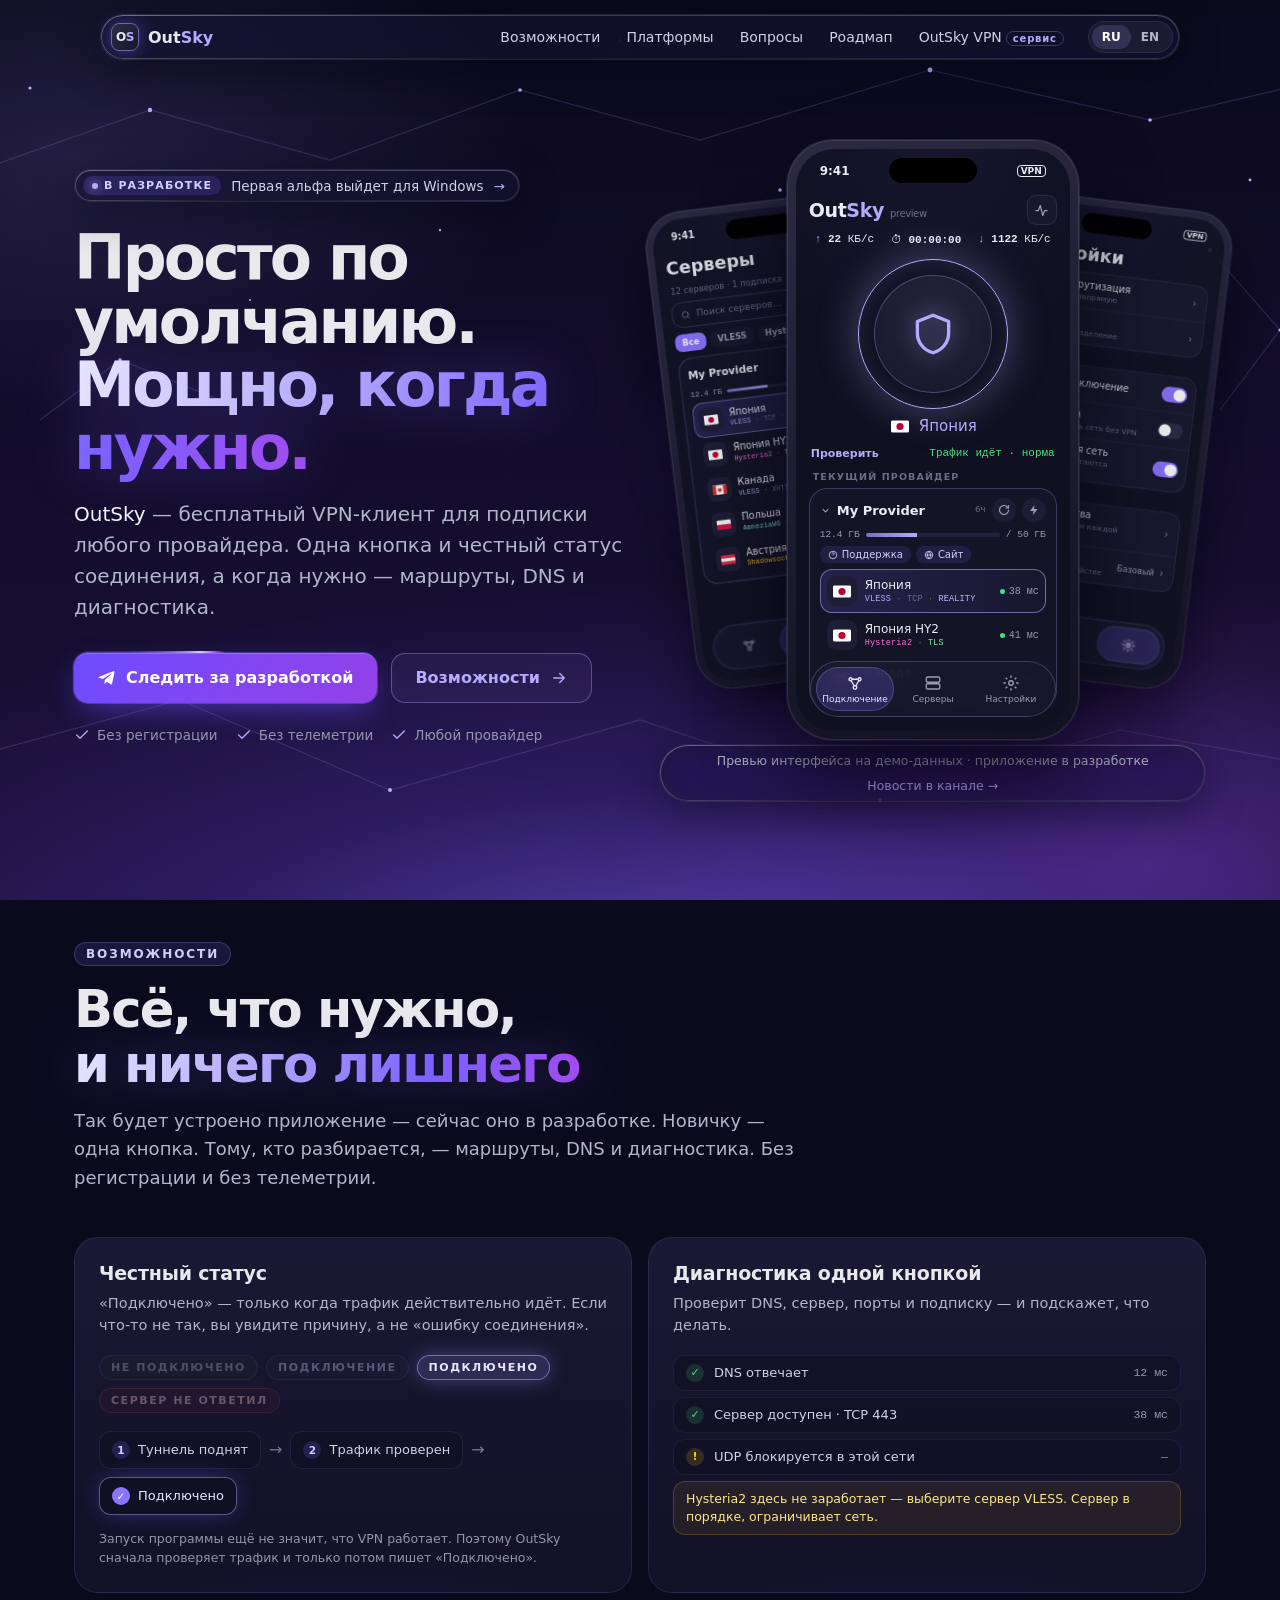
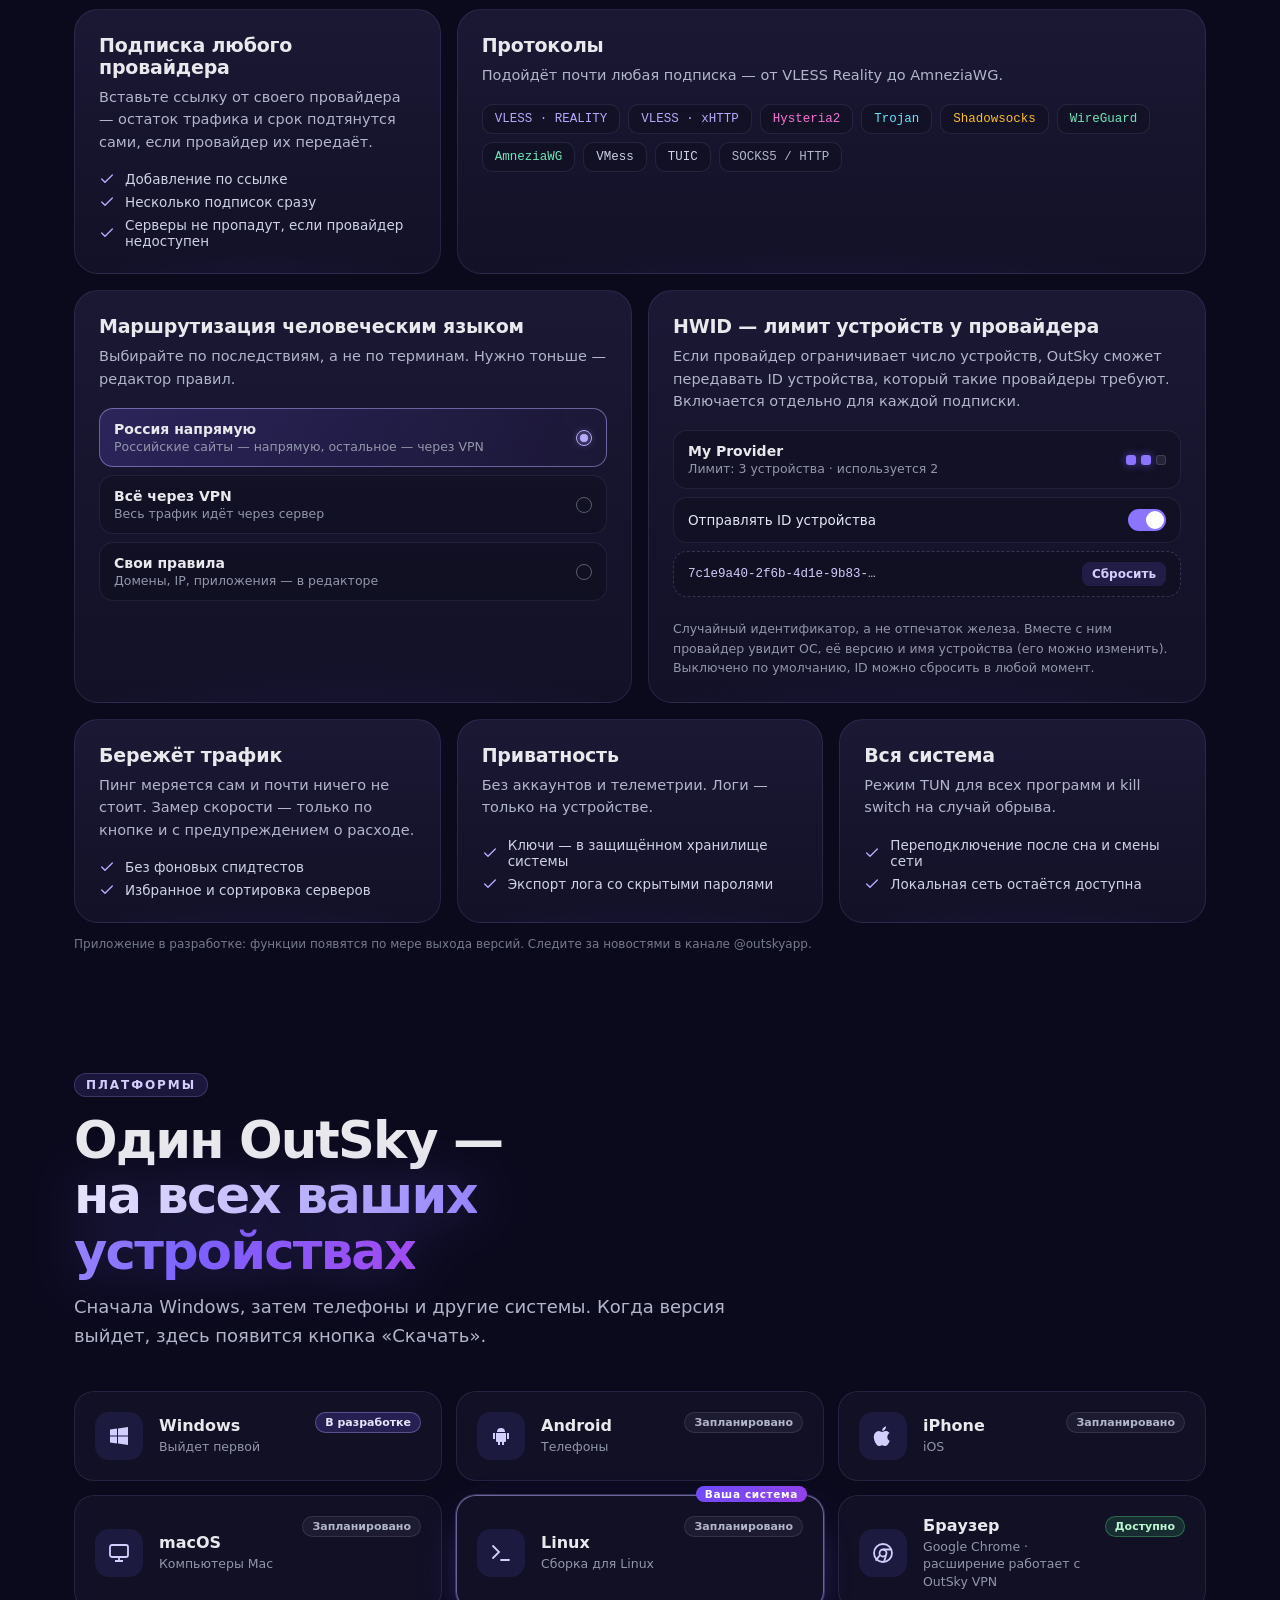
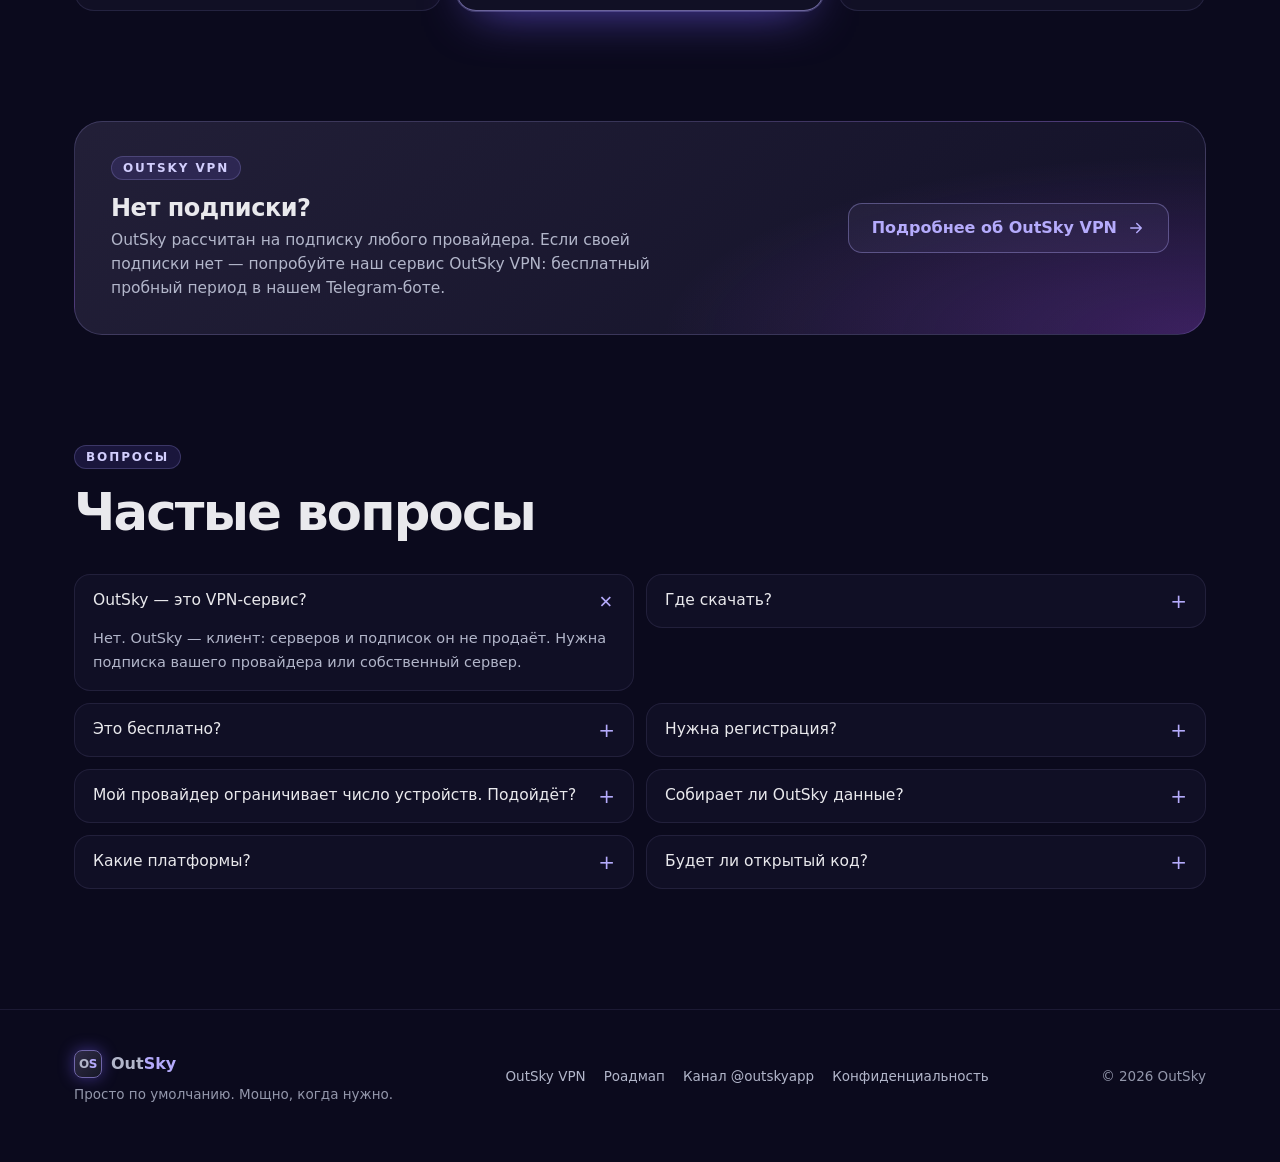
==== index.html @ 72e0a580 "Страницы /vpn и /roadmap, инструкция переехала в /vpn/guide - /vpn и /en/vpn: сервис OutSky VPN, про" ====
<!DOCTYPE html>
<html lang="ru">
<head>
<meta charset="UTF-8">
<meta name="viewport" content="width=device-width, initial-scale=1">
<title>OutSky — бесплатный VPN-клиент для подписки любого провайдера</title>
<meta name="description" content="OutSky — бесплатный VPN-клиент для подписки любого провайдера, сейчас в разработке. В планах: честный статус соединения, диагностика одной кнопкой, понятная маршрутизация и поддержка HWID. Без регистрации и телеметрии.">
<meta http-equiv="Content-Security-Policy" content="default-src 'self'; img-src 'self' data:; style-src 'self' 'unsafe-inline'; script-src 'self'; font-src 'self'; connect-src 'self'; base-uri 'self'; form-action 'none'">
<meta name="referrer" content="strict-origin-when-cross-origin">
<meta name="theme-color" content="#0d0b20">
<link rel="canonical" href="https://outsky.app/">
<link rel="alternate" hreflang="ru" href="https://outsky.app/">
<link rel="alternate" hreflang="en" href="https://outsky.app/en/">
<link rel="alternate" hreflang="x-default" href="https://outsky.app/en/">
<link rel="icon" href="/assets/img/favicon.svg" type="image/svg+xml">
<link rel="icon" href="/icon.png" type="image/png">
<link rel="apple-touch-icon" href="/icon.png">
<meta property="og:type" content="website">
<meta property="og:site_name" content="OutSky">
<meta property="og:title" content="OutSky — просто по умолчанию, мощно, когда нужно">
<meta property="og:description" content="В разработке: бесплатный VPN-клиент для подписки любого провайдера. Честный статус, диагностика, маршрутизация, HWID.">
<meta property="og:url" content="https://outsky.app/">
<meta property="og:image" content="https://outsky.app/assets/img/og-ru.png">
<meta property="og:image:width" content="1200">
<meta property="og:image:height" content="630">
<meta property="og:locale" content="ru_RU">
<meta property="og:locale:alternate" content="en_US">
<meta name="twitter:card" content="summary_large_image">
<link rel="preload" href="/assets/fonts/inter-cyrillic.woff2" as="font" type="font/woff2" crossorigin>
<link rel="preload" href="/assets/fonts/inter-latin.woff2" as="font" type="font/woff2" crossorigin>
<link rel="stylesheet" href="/assets/css/fonts.css">
<link rel="stylesheet" href="/assets/css/site.css">
<script src="/assets/js/early.js"></script>
</head>
<body>
<a class="skip" href="#main">К содержимому</a>
<div class="sky" aria-hidden="true">
  <svg id="sky" viewBox="0 0 1440 900" preserveAspectRatio="xMidYMid slice">
    <g class="const" id="constA">
      <polyline points="60,170 230,110 410,160 600,90 780,140 1010,70 1230,120 1400,80"/>
      <polyline points="40,760 260,700 470,790 720,720 960,800 1200,730 1420,770"/>
      <polyline points="1180,300 1290,250 1360,330 1300,410"/>
      <polyline points="120,420 200,360 300,400"/>
      <circle cx="230" cy="110" r="2.2"/><circle cx="600" cy="90" r="1.8"/><circle cx="1010" cy="70" r="2.4"/><circle cx="1230" cy="120" r="1.8"/>
      <circle cx="470" cy="790" r="2"/><circle cx="960" cy="800" r="2.2"/><circle cx="1290" cy="250" r="2"/><circle cx="1360" cy="330" r="1.6"/><circle cx="200" cy="360" r="1.8"/>
    </g>
    <g class="const lit" id="constB"></g>
    <g fill="#b7aff2">
      <circle class="tw" cx="110" cy="88" r="1.6"/><circle class="tw d1" cx="520" cy="230" r="1.2"/><circle class="tw d2" cx="860" cy="190" r="1.8"/>
      <circle class="tw d3" cx="1330" cy="180" r="1.4"/><circle class="tw d1" cx="70" cy="560" r="1.3"/><circle class="tw d2" cx="1390" cy="560" r="1.6"/>
      <circle class="tw" cx="700" cy="40" r="1.1"/><circle class="tw d3" cx="330" cy="300" r="1"/><circle class="tw d2" cx="1100" cy="380" r="1.1"/>
    </g>
    <path class="spark" d="M1110 230 l5 11 11 5 -11 5 -5 11 -5 -11 -11 -5 11 -5 Z"/>
    <path class="spark" d="M60 690 l3.5 8 8 3.5 -8 3.5 -3.5 8 -3.5 -8 -8 -3.5 8 -3.5 Z" opacity=".7"/>
  </svg>
</div>

<div class="nav-wrap">
  <nav class="nav glass" aria-label="Главное меню">
    <a class="logo" href="/" aria-label="OutSky — на главную"><span class="tile">O<b>S</b></span><span class="word">Out<b>Sky</b></span></a>
    <div class="links"><a href="#features">Возможности</a><a href="#platforms">Платформы</a><a href="#faq">Вопросы</a><a href="/roadmap/">Роадмап</a><a href="/vpn/" class="vpn">OutSky VPN<i>сервис</i></a></div>
    <div class="seg" role="group" aria-label="Язык"><a class="on" href="/" hreflang="ru" aria-current="true">RU</a><a href="/en/" hreflang="en" lang="en">EN</a></div>
    <button class="burger" type="button" aria-label="Меню" aria-expanded="false"><svg width="18" height="18" viewBox="0 0 24 24" fill="none" stroke="currentColor" stroke-width="2" stroke-linecap="round"><path d="M4 7h16M4 12h16M4 17h16"/></svg></button>
  </nav>
</div>

<main id="main">
<div class="wrap">
  <section class="hero">
    <div>
      <a class="pill glass" href="#platforms"><span class="dot">В разработке</span><span>Первая альфа выйдет для Windows</span><span style="color:var(--a400)">→</span></a>
      <h1>Просто по умолчанию.<br><span class="g">Мощно, когда нужно.</span></h1>
      <p class="lead"><b>OutSky</b> — бесплатный VPN-клиент для подписки любого провайдера. Одна кнопка и честный статус соединения, а когда нужно — маршруты, DNS и диагностика.</p>
      <div class="ctas">
        <a class="btn btn-primary" href="https://t.me/outskyapp"><svg viewBox="0 0 24 24" fill="currentColor"><path d="M21.9 4.6 18.7 19.7c-.2 1-.9 1.3-1.8.8l-4.9-3.6-2.4 2.3c-.3.3-.5.5-1 .5l.4-5 9-8.2c.4-.4-.1-.6-.6-.2L6.3 13.3l-4.8-1.5c-1-.3-1-1 .2-1.5l18.8-7.2c.9-.3 1.6.2 1.4 1.5z"/></svg>Следить за разработкой</a>
        <a class="btn btn-neon" href="#features">Возможности<svg viewBox="0 0 24 24" fill="none" stroke="currentColor" stroke-width="2" stroke-linecap="round" stroke-linejoin="round"><path d="M5 12h14M13 6l6 6-6 6"/></svg></a>
      </div>
      <div class="trust">
        <span><svg viewBox="0 0 24 24" fill="none" stroke="currentColor" stroke-width="2" stroke-linecap="round" stroke-linejoin="round"><path d="M20 6 9 17l-5-5"/></svg>Без регистрации</span>
        <span><svg viewBox="0 0 24 24" fill="none" stroke="currentColor" stroke-width="2" stroke-linecap="round" stroke-linejoin="round"><path d="M20 6 9 17l-5-5"/></svg>Без телеметрии</span>
        <span><svg viewBox="0 0 24 24" fill="none" stroke="currentColor" stroke-width="2" stroke-linecap="round" stroke-linejoin="round"><path d="M20 6 9 17l-5-5"/></svg>Любой провайдер</span>
      </div>
    </div>
    <div>
      <div class="fan">
        <div class="halo"></div>
        <!-- left: servers -->
        <div class="phone p-left" role="group" aria-label="Превью: экран серверов"><div class="scr"><div class="isl"></div><div class="sb"><span>9:41</span><span class="vpn">VPN</span></div>
          <div class="body">
            <div class="ah"><div><div class="big" style="margin:0">Серверы</div></div><div class="hb"><span class="sq"><svg viewBox="0 0 24 24" fill="none" stroke="currentColor" stroke-width="2" stroke-linecap="round"><path d="M21 12a9 9 0 1 1-3-6.7L21 8M21 3v5h-5"/></svg></span><span class="sq add"><svg viewBox="0 0 24 24" fill="none" stroke="currentColor" stroke-width="2.4" stroke-linecap="round"><path d="M12 5v14M5 12h14"/></svg></span></div></div>
            <div class="sub2">12 серверов · 1 подписка</div>
            <div class="srch"><svg viewBox="0 0 24 24" fill="none" stroke="currentColor" stroke-width="2" stroke-linecap="round"><circle cx="11" cy="11" r="7"/><path d="m20 20-3.5-3.5"/></svg>Поиск серверов…</div>
            <div class="flt" id="flt"><span class="on" data-f="all">Все</span><span data-f="v">VLESS</span><span class="hy" data-f="h">Hysteria2</span></div>
            <div class="prov"><div class="pv-h"><b>My Provider</b><small>6ч</small><span class="ib"><svg viewBox="0 0 24 24" fill="currentColor"><path d="M13 2 4 14h7l-1 8 9-12h-7z"/></svg></span></div>
              <div class="tbar"><span>12.4 ГБ</span><span class="b"><i></i></span><span>/ 50 ГБ</span></div>
              <div id="srvList2"></div></div>
          </div>
          <div class="tabs"><span><svg viewBox="0 0 24 24" fill="none" stroke="currentColor" stroke-width="1.8"><circle cx="6" cy="7" r="2"/><circle cx="18" cy="7" r="2"/><circle cx="12" cy="18" r="2.4"/><path d="M8 7h8M7 9l4 7M17 9l-4 7"/></svg></span><span class="on"><svg viewBox="0 0 24 24" fill="none" stroke="currentColor" stroke-width="1.8"><rect x="3" y="4" width="18" height="7" rx="2"/><rect x="3" y="13" width="18" height="7" rx="2"/></svg></span><span><svg viewBox="0 0 24 24" fill="none" stroke="currentColor" stroke-width="1.8"><circle cx="12" cy="12" r="3"/><path d="M12 2v3M12 19v3M2 12h3M19 12h3M4.9 4.9l2.1 2.1M17 17l2.1 2.1M4.9 19.1 7 17M17 7l2.1-2.1"/></svg></span></div>
        </div></div>
        <!-- middle: home -->
        <div class="phone p-mid"><div class="scr st-off" id="home"><div class="isl"></div><div class="sb"><span>9:41</span><span class="vpn">VPN</span></div>
          <div class="body">
            <div class="ah"><div class="wm">Out<b>Sky</b><span class="ver">preview</span></div><span class="sq" title="Диагностика"><svg viewBox="0 0 24 24" fill="none" stroke="currentColor" stroke-width="2" stroke-linecap="round" stroke-linejoin="round"><path d="M3 12h4l3-8 4 16 3-8h4"/></svg></span></div>
            <div class="stats"><span><i>↑</i> <b id="up">0</b> КБ/с</span><span>⏱ <b id="tm">00:00:00</b></span><span><i>↓</i> <b id="dn">0</b> КБ/с</span></div>
            <div class="pw" id="pw" role="button" tabindex="0" aria-label="Подключить">
              <div class="ring"></div>
              <div class="spin"><svg viewBox="0 0 100 100"><circle cx="50" cy="50" r="49" fill="none" stroke="#d2cefd" stroke-width="1.6" stroke-linecap="round" stroke-dasharray="70 240"/></svg></div>
              <div class="disc"><svg class="ic-off" viewBox="0 0 24 24" fill="none" stroke="currentColor" stroke-width="1.6" stroke-linecap="round"><path d="M12 3v8"/><path d="M6.4 6.6a8 8 0 1 0 11.2 0"/></svg>
                <svg class="ic-on" viewBox="0 0 24 24" fill="none" stroke="currentColor" stroke-width="1.6" stroke-linejoin="round"><path d="M12 3 4.5 6v5.5c0 4.6 3.1 8.3 7.5 9.5 4.4-1.2 7.5-4.9 7.5-9.5V6z"/></svg></div>
            </div>
            <div class="loc" id="loc">Нажмите для подключения</div>
            <div class="chk"><a>Проверить</a><span class="ok" id="okline"></span></div>
            <div class="lbl">Текущий провайдер</div>
            <div class="prov">
              <div class="pv-h"><svg width="11" height="11" viewBox="0 0 24 24" fill="none" stroke="#9a9bb5" stroke-width="2.4"><path d="m6 9 6 6 6-6"/></svg><b>My Provider</b><small>6ч</small>
                <span class="ib"><svg viewBox="0 0 24 24" fill="none" stroke="currentColor" stroke-width="2.4" stroke-linecap="round"><path d="M21 12a9 9 0 1 1-3-6.7L21 8M21 3v5h-5"/></svg></span><span class="ib"><svg viewBox="0 0 24 24" fill="currentColor"><path d="M13 2 4 14h7l-1 8 9-12h-7z"/></svg></span></div>
              <div class="tbar"><span>12.4 ГБ</span><span class="b"><i></i></span><span>/ 50 ГБ</span></div>
              <div class="chips"><span class="ch"><svg viewBox="0 0 24 24" fill="none" stroke="currentColor" stroke-width="2"><circle cx="12" cy="12" r="9"/><path d="M9.5 9a2.5 2.5 0 1 1 3.5 2.3c-.7.3-1 .9-1 1.7M12 17h.01"/></svg>Поддержка</span><span class="ch"><svg viewBox="0 0 24 24" fill="none" stroke="currentColor" stroke-width="2"><circle cx="12" cy="12" r="9"/><path d="M3 12h18M12 3a14 14 0 0 1 0 18M12 3a14 14 0 0 0 0 18"/></svg>Сайт</span></div>
              <div id="srvList"></div>
            </div>
          </div>
          <div class="tabs"><span class="on"><svg viewBox="0 0 24 24" fill="none" stroke="currentColor" stroke-width="1.8"><circle cx="6" cy="7" r="2"/><circle cx="18" cy="7" r="2"/><circle cx="12" cy="18" r="2.4"/><path d="M8 7h8M7 9l4 7M17 9l-4 7"/></svg>Подключение</span><span><svg viewBox="0 0 24 24" fill="none" stroke="currentColor" stroke-width="1.8"><rect x="3" y="4" width="18" height="7" rx="2"/><rect x="3" y="13" width="18" height="7" rx="2"/></svg>Серверы</span><span><svg viewBox="0 0 24 24" fill="none" stroke="currentColor" stroke-width="1.8"><circle cx="12" cy="12" r="3"/><path d="M12 2v3M12 19v3M2 12h3M19 12h3M4.9 4.9l2.1 2.1M17 17l2.1 2.1M4.9 19.1 7 17M17 7l2.1-2.1"/></svg>Настройки</span></div>
        </div></div>
        <!-- right: settings -->
        <div class="phone p-right" role="group" aria-label="Превью: настройки"><div class="scr"><div class="isl"></div><div class="sb"><span>9:41</span><span class="vpn">VPN</span></div>
          <div class="body">
            <div class="big">Настройки</div>
            <div class="grp" style="margin-top:10px">
              <div class="it"><span class="ico" style="background:rgba(181,171,252,.16);color:#b5abfc"><svg viewBox="0 0 24 24" fill="none" stroke="currentColor" stroke-width="2" stroke-linecap="round"><path d="M6 3v12a3 3 0 0 0 3 3h9M15 15l3 3-3 3"/></svg></span><b>Маршрутизация<small>Россия напрямую</small></b><span class="val"><svg viewBox="0 0 24 24" fill="none" stroke="currentColor" stroke-width="2.4"><path d="m9 6 6 6-6 6"/></svg></span></div>
              <div class="it"><span class="ico" style="background:rgba(103,232,249,.14);color:#67e8f9"><svg viewBox="0 0 24 24" fill="none" stroke="currentColor" stroke-width="2"><circle cx="12" cy="12" r="9"/><path d="M3 12h18M12 3a14 14 0 0 1 0 18M12 3a14 14 0 0 0 0 18"/></svg></span><b>DNS<small>Умное разделение</small></b><span class="val"><svg viewBox="0 0 24 24" fill="none" stroke="currentColor" stroke-width="2.4"><path d="m9 6 6 6-6 6"/></svg></span></div>
            </div>
            <div class="gl" style="font-size:9px;letter-spacing:.12em;color:#6b6d88;font-weight:600;margin:10px 4px 5px">СОЕДИНЕНИЕ</div>
            <div class="grp">
              <div class="it"><span class="ico" style="background:rgba(250,204,21,.14);color:#facc15"><svg viewBox="0 0 24 24" fill="currentColor"><path d="M13 2 4 14h7l-1 8 9-12h-7z"/></svg></span><b>Автоподключение</b><span class="tg on"></span></div>
              <div class="it"><span class="ico" style="background:rgba(248,113,113,.14);color:#f87171"><svg viewBox="0 0 24 24" fill="currentColor"><path d="M12 2 4 5v6c0 5 3.4 9.4 8 11 4.6-1.6 8-6 8-11V5z"/></svg></span><b>Kill switch<small>Блокировать сеть без VPN</small></b><span class="tg"></span></div>
              <div class="it"><span class="ico" style="background:rgba(74,222,128,.14);color:#4ade80"><svg viewBox="0 0 24 24" fill="none" stroke="currentColor" stroke-width="2"><rect x="3" y="4" width="18" height="12" rx="2"/><path d="M8 20h8M12 16v4"/></svg></span><b>Локальная сеть<small>Принтеры остаются доступны</small></b><span class="tg on"></span></div>
            </div>
            <div class="gl" style="font-size:9px;letter-spacing:.12em;color:#6b6d88;font-weight:600;margin:10px 4px 5px">ПРИВАТНОСТЬ</div>
            <div class="grp">
              <div class="it"><span class="ico" style="background:rgba(244,114,208,.14);color:#f472d0"><svg viewBox="0 0 24 24" fill="none" stroke="currentColor" stroke-width="2"><rect x="7" y="2" width="10" height="20" rx="2"/><path d="M11 18h2"/></svg></span><b>ID устройства<small>Включается для каждой подписки</small></b><span class="val"><svg viewBox="0 0 24 24" fill="none" stroke="currentColor" stroke-width="2.4"><path d="m9 6 6 6-6 6"/></svg></span></div>
              <div class="it"><span class="ico" style="background:rgba(181,171,252,.16);color:#b5abfc"><svg viewBox="0 0 24 24" fill="none" stroke="currentColor" stroke-width="2"><path d="M4 4h16v16H4z"/><path d="M8 9h8M8 13h6"/></svg></span><b>Журнал<small>Только на устройстве</small></b><span class="val">Базовый<svg viewBox="0 0 24 24" fill="none" stroke="currentColor" stroke-width="2.4"><path d="m9 6 6 6-6 6"/></svg></span></div>
            </div>
          </div>
          <div class="tabs"><span><svg viewBox="0 0 24 24" fill="none" stroke="currentColor" stroke-width="1.8"><circle cx="6" cy="7" r="2"/><circle cx="18" cy="7" r="2"/><circle cx="12" cy="18" r="2.4"/><path d="M8 7h8M7 9l4 7M17 9l-4 7"/></svg></span><span><svg viewBox="0 0 24 24" fill="none" stroke="currentColor" stroke-width="1.8"><rect x="3" y="4" width="18" height="7" rx="2"/><rect x="3" y="13" width="18" height="7" rx="2"/></svg></span><span class="on"><svg viewBox="0 0 24 24" fill="none" stroke="currentColor" stroke-width="1.8"><circle cx="12" cy="12" r="3"/><path d="M12 2v3M12 19v3M2 12h3M19 12h3M4.9 4.9l2.1 2.1M17 17l2.1 2.1M4.9 19.1 7 17M17 7l2.1-2.1"/></svg></span></div>
        </div></div>
      </div>
      <div class="cap"><div class="glass">Превью интерфейса на демо-данных · приложение в разработке <a href="https://t.me/outskyapp">Новости в канале →</a></div></div>
    </div>
  </section>

  <!-- features -->
  <section class="sec" id="features">
    <div class="sh reveal"><span class="kick">Возможности</span><h2>Всё, что нужно,<br><span class="g">и ничего лишнего</span></h2>
      <p>Так будет устроено приложение — сейчас оно в разработке. Новичку — одна кнопка. Тому, кто разбирается, — маршруты, DNS и диагностика. Без регистрации и без телеметрии.</p></div>
    <div class="bento">
      <div class="card c3 reveal"><h3>Честный статус</h3><p>«Подключено» — только когда трафик действительно идёт. Если что-то не так, вы увидите причину, а не «ошибку соединения».</p>
        <div class="viz"><div class="states" id="states"><span class="s1">Не подключено</span><span class="s2">Подключение</span><span class="s3">Подключено</span><span class="s4">Сервер не ответил</span></div>
          <div class="flow"><div><i>1</i>Туннель поднят</div><span>→</span><div><i>2</i>Трафик проверен</div><span>→</span><div class="ok"><i>✓</i>Подключено</div></div>
          <p class="fnote">Запуск программы ещё не значит, что VPN работает. Поэтому OutSky сначала проверяет трафик и только потом пишет «Подключено».</p></div></div>
      <div class="card c3 reveal"><h3>Диагностика одной кнопкой</h3><p>Проверит DNS, сервер, порты и подписку — и подскажет, что делать.</p>
        <div class="viz"><div class="diag">
          <div><i class="y">✓</i><span>DNS отвечает</span><small>12 мс</small></div>
          <div><i class="y">✓</i><span>Сервер доступен · TCP 443</span><small>38 мс</small></div>
          <div><i class="w">!</i><span>UDP блокируется в этой сети</span><small>—</small></div>
          <div class="hint">Hysteria2 здесь не заработает — выберите сервер VLESS. Сервер в порядке, ограничивает сеть.</div>
        </div></div></div>
      <div class="card c2 reveal"><h3>Подписка любого провайдера</h3><p>Вставьте ссылку от своего провайдера — остаток трафика и срок подтянутся сами, если провайдер их передаёт.</p>
        <div class="viz"><div class="mini">
          <div><svg viewBox="0 0 24 24" fill="none" stroke="currentColor" stroke-width="2" stroke-linecap="round"><path d="M20 6 9 17l-5-5"/></svg>Добавление по ссылке</div>
          <div><svg viewBox="0 0 24 24" fill="none" stroke="currentColor" stroke-width="2" stroke-linecap="round"><path d="M20 6 9 17l-5-5"/></svg>Несколько подписок сразу</div>
          <div><svg viewBox="0 0 24 24" fill="none" stroke="currentColor" stroke-width="2" stroke-linecap="round"><path d="M20 6 9 17l-5-5"/></svg>Серверы не пропадут, если провайдер недоступен</div>
        </div></div></div>
      <div class="card c4 reveal"><h3>Протоколы</h3><p>Подойдёт почти любая подписка — от VLESS Reality до AmneziaWG.</p>
        <div class="viz"><div class="protos">
          <span style="color:var(--p-vless)">VLESS · REALITY</span><span style="color:var(--p-vless)">VLESS · xHTTP</span><span style="color:var(--p-hy2)">Hysteria2</span><span style="color:var(--p-trojan)">Trojan</span>
          <span style="color:var(--p-ss)">Shadowsocks</span><span style="color:var(--p-wg)">WireGuard</span><span style="color:var(--p-wg)">AmneziaWG</span><span style="color:var(--n300)">VMess</span><span style="color:var(--n300)">TUIC</span><span style="color:var(--n400)">SOCKS5 / HTTP</span>
        </div></div></div>
      <div class="card c3 reveal"><h3>Маршрутизация человеческим языком</h3><p>Выбирайте по последствиям, а не по терминам. Нужно тоньше — редактор правил.</p>
        <div class="viz"><div class="rts" id="rts">
          <div class="rt on"><div><b>Россия напрямую</b><small>Российские сайты — напрямую, остальное — через VPN</small></div><span class="rd"></span></div>
          <div class="rt"><div><b>Всё через VPN</b><small>Весь трафик идёт через сервер</small></div><span class="rd"></span></div>
          <div class="rt"><div><b>Свои правила</b><small>Домены, IP, приложения — в редакторе</small></div><span class="rd"></span></div>
        </div></div></div>
      <div class="card c3 reveal"><h3>HWID — лимит устройств у провайдера</h3><p>Если провайдер ограничивает число устройств, OutSky сможет передавать ID устройства, который такие провайдеры требуют. Включается отдельно для каждой подписки.</p>
        <div class="viz"><div class="hwid">
          <div class="hw-top"><div><b>My Provider</b><small>Лимит: 3 устройства · используется 2</small></div><span class="dots"><i class="on"></i><i class="on"></i><i></i></span></div>
          <div class="hw-row"><span>Отправлять ID устройства</span><span class="tg on" id="hwTg"></span></div>
          <div class="hw-id" id="hwId"><code>7c1e9a40-2f6b-4d1e-9b83-…</code><button type="button" id="hwReset">Сбросить</button></div>
          <p class="fnote">Случайный идентификатор, а не отпечаток железа. Вместе с ним провайдер увидит ОС, её версию и имя устройства (его можно изменить). Выключено по умолчанию, ID можно сбросить в любой момент.</p>
        </div></div></div>
      <div class="card c2 reveal"><h3>Бережёт трафик</h3><p>Пинг меряется сам и почти ничего не стоит. Замер скорости — только по кнопке и с предупреждением о расходе.</p>
        <div class="viz"><div class="mini">
          <div><svg viewBox="0 0 24 24" fill="none" stroke="currentColor" stroke-width="2" stroke-linecap="round"><path d="M20 6 9 17l-5-5"/></svg>Без фоновых спидтестов</div>
          <div><svg viewBox="0 0 24 24" fill="none" stroke="currentColor" stroke-width="2" stroke-linecap="round"><path d="M20 6 9 17l-5-5"/></svg>Избранное и сортировка серверов</div>
        </div></div></div>
      <div class="card c2 reveal"><h3>Приватность</h3><p>Без аккаунтов и телеметрии. Логи — только на устройстве.</p>
        <div class="viz"><div class="mini">
          <div><svg viewBox="0 0 24 24" fill="none" stroke="currentColor" stroke-width="2" stroke-linecap="round"><path d="M20 6 9 17l-5-5"/></svg>Ключи — в защищённом хранилище системы</div>
          <div><svg viewBox="0 0 24 24" fill="none" stroke="currentColor" stroke-width="2" stroke-linecap="round"><path d="M20 6 9 17l-5-5"/></svg>Экспорт лога со скрытыми паролями</div>
        </div></div></div>
      <div class="card c2 reveal"><h3>Вся система</h3><p>Режим TUN для всех программ и kill switch на случай обрыва.</p>
        <div class="viz"><div class="mini">
          <div><svg viewBox="0 0 24 24" fill="none" stroke="currentColor" stroke-width="2" stroke-linecap="round"><path d="M20 6 9 17l-5-5"/></svg>Переподключение после сна и смены сети</div>
          <div><svg viewBox="0 0 24 24" fill="none" stroke="currentColor" stroke-width="2" stroke-linecap="round"><path d="M20 6 9 17l-5-5"/></svg>Локальная сеть остаётся доступна</div>
        </div></div></div>
    </div>
    <p class="preview-note">Приложение в разработке: функции появятся по мере выхода версий. Следите за новостями в канале @outskyapp.</p>
  </section>

  <!-- platforms -->
  <section class="sec" id="platforms">
    <div class="sh reveal"><span class="kick">Платформы</span><h2>Один OutSky —<br><span class="g">на всех ваших устройствах</span></h2>
      <p>Сначала Windows, затем телефоны и другие системы. Когда версия выйдет, здесь появится кнопка «Скачать».</p></div>
    <div class="plats" id="plats">
      <div class="pl reveal" data-os="windows"><span class="pi"><svg viewBox="0 0 24 24" fill="currentColor"><path d="M3 5.5 10 4.5v7H3zM11 4.4 21 3v8.5H11zM3 12.5h7v7l-7-1zM11 12.5h10V21l-10-1.4z"/></svg></span><div><b>Windows</b><small>Выйдет первой</small></div><span class="st dev">В разработке</span></div>
      <div class="pl reveal" data-os="android"><span class="pi"><svg viewBox="0 0 24 24" fill="currentColor"><path d="M7 9h10v8a1 1 0 0 1-1 1h-1v3h-2v-3h-2v3H9v-3H8a1 1 0 0 1-1-1zM4 9h2v6H4zm14 0h2v6h-2zM8 8a4 4 0 0 1 8 0z"/></svg></span><div><b>Android</b><small>Телефоны</small></div><span class="st plan">Запланировано</span></div>
      <div class="pl reveal" data-os="ios"><span class="pi"><svg viewBox="0 0 24 24" fill="currentColor"><path d="M16.4 12.6c0-2.4 2-3.6 2.1-3.7-1.2-1.7-3-1.9-3.6-1.9-1.5-.2-3 .9-3.8.9-.8 0-2-.9-3.3-.9-1.7 0-3.2 1-4.1 2.5-1.8 3-.5 7.5 1.2 10 .8 1.2 1.8 2.6 3.1 2.5 1.2 0 1.7-.8 3.2-.8s1.9.8 3.2.8c1.3 0 2.2-1.2 3-2.4.9-1.4 1.3-2.7 1.3-2.8 0 0-2.4-.9-2.4-3.6zM14 5.4c.7-.8 1.1-1.9 1-3-1 0-2.1.7-2.8 1.5-.6.7-1.2 1.8-1 2.9 1.1.1 2.1-.6 2.8-1.4z"/></svg></span><div><b>iPhone</b><small>iOS</small></div><span class="st plan">Запланировано</span></div>
      <div class="pl reveal" data-os="mac"><span class="pi"><svg viewBox="0 0 24 24" fill="none" stroke="currentColor" stroke-width="1.8"><rect x="3" y="4" width="18" height="12" rx="2"/><path d="M8 20h8M12 16v4"/></svg></span><div><b>macOS</b><small>Компьютеры Mac</small></div><span class="st plan">Запланировано</span></div>
      <div class="pl reveal" data-os="linux"><span class="pi"><svg viewBox="0 0 24 24" fill="none" stroke="currentColor" stroke-width="1.8" stroke-linecap="round"><path d="M4 17l6-6-6-6M12 19h8"/></svg></span><div><b>Linux</b><small>Сборка для Linux</small></div><span class="st plan">Запланировано</span></div>
      <a class="pl reveal" data-os="browser" href="/vpn/guide/#chrome"><span class="pi"><svg viewBox="0 0 24 24" fill="none" stroke="currentColor" stroke-width="1.8"><circle cx="12" cy="12" r="9"/><circle cx="12" cy="12" r="3.5"/><path d="M12 8.5h8.5M9 14l-4.3 5.6M15 14l-1.8 6.6"/></svg></span><div><b>Браузер</b><small>Google Chrome · расширение работает с OutSky VPN</small></div><span class="st av">Доступно</span></a>
    </div>
  </section>

  <!-- OutSky VPN teaser -->
  <section class="sec" id="vpn">
    <div class="vpnb reveal"><div><span class="kick">OutSky VPN</span><h3 style="margin-top:14px">Нет подписки?</h3>
      <p>OutSky рассчитан на подписку любого провайдера. Если своей подписки нет — попробуйте наш сервис OutSky VPN: бесплатный пробный период в нашем Telegram-боте.</p></div>
      <a class="btn btn-neon" href="/vpn/">Подробнее об OutSky VPN<svg viewBox="0 0 24 24" fill="none" stroke="currentColor" stroke-width="2" stroke-linecap="round" stroke-linejoin="round"><path d="M5 12h14M13 6l6 6-6 6"/></svg></a></div>
  </section>

  <!-- faq -->
  <section class="sec" id="faq">
    <div class="sh reveal"><span class="kick">Вопросы</span><h2>Частые вопросы</h2></div>
    <div class="faq">
      <details class="reveal" open><summary>OutSky — это VPN-сервис?</summary><p>Нет. OutSky — клиент: серверов и подписок он не продаёт. Нужна подписка вашего провайдера или собственный сервер.</p></details>
      <details class="reveal"><summary>Где скачать?</summary><p>Пока нигде — приложение в разработке. Первой выйдет публичная альфа для Windows. Следите за новостями в канале @outskyapp.</p></details>
      <details class="reveal"><summary>Это бесплатно?</summary><p>Да, OutSky бесплатный. Подписку на серверы вы получаете у своего провайдера.</p></details>
      <details class="reveal"><summary>Нужна регистрация?</summary><p>Нет. Добавили подписку — и подключились.</p></details>
      <details class="reveal"><summary>Мой провайдер ограничивает число устройств. Подойдёт?</summary><p>Должен подойти: OutSky сможет передавать ID устройства (HWID), который требуют такие провайдеры. Это случайный идентификатор, а не отпечаток железа; вместе с ним провайдер увидит ОС, её версию и имя устройства. ID включается отдельно для каждой подписки, и его можно сбросить в любой момент.</p></details>
      <details class="reveal"><summary>Собирает ли OutSky данные?</summary><p>Телеметрии не будет. Логи остаются на устройстве, а при экспорте журнала ключи и пароли скрываются. ID устройства включается только по вашему желанию и отдельно для каждой подписки.</p></details>
      <details class="reveal"><summary>Какие платформы?</summary><p>Сначала Windows, затем Android и iPhone, позже macOS и Linux. Для браузера уже есть расширение — оно работает с OutSky VPN.</p></details>
      <details class="reveal"><summary>Будет ли открытый код?</summary><p>Планируем открыть исходный код к первому публичному релизу.</p></details>
    </div>
  </section>
</div>
</main>
<footer><div class="wrap"><div><a class="logo" href="/" style="display:inline-flex"><span class="tile">O<b>S</b></span><span class="word">Out<b>Sky</b></span></a><div style="margin-top:8px">Просто по умолчанию. Мощно, когда нужно.</div></div>
  <nav aria-label="Ссылки"><a href="/vpn/">OutSky VPN</a><a href="/roadmap/">Роадмап</a><a href="https://t.me/outskyapp">Канал @outskyapp</a><a href="/privacy.html#ru">Конфиденциальность</a></nav><div>© 2026 OutSky</div></div></footer>

<script src="/assets/js/site.js" defer></script>
</body>
</html>
---- assets/css/fonts.css ----
/* cyrillic-ext */
@font-face {
  font-family: 'Inter';
  font-style: normal;
  font-weight: 300 800;
  font-display: swap;
  src: url(../fonts/inter-cyrillic-ext.woff2) format('woff2');
  unicode-range: U+0460-052F, U+1C80-1C8A, U+20B4, U+2DE0-2DFF, U+A640-A69F, U+FE2E-FE2F;
}
/* cyrillic */
@font-face {
  font-family: 'Inter';
  font-style: normal;
  font-weight: 300 800;
  font-display: swap;
  src: url(../fonts/inter-cyrillic.woff2) format('woff2');
  unicode-range: U+0301, U+0400-045F, U+0490-0491, U+04B0-04B1, U+2116;
}
/* latin-ext */
@font-face {
  font-family: 'Inter';
  font-style: normal;
  font-weight: 300 800;
  font-display: swap;
  src: url(../fonts/inter-latin-ext.woff2) format('woff2');
  unicode-range: U+0100-02BA, U+02BD-02C5, U+02C7-02CC, U+02CE-02D7, U+02DD-02FF, U+0304, U+0308, U+0329, U+1D00-1DBF, U+1E00-1E9F, U+1EF2-1EFF, U+2020, U+20A0-20AB, U+20AD-20C4, U+2113, U+2C60-2C7F, U+A720-A7FF;
}
/* latin */
@font-face {
  font-family: 'Inter';
  font-style: normal;
  font-weight: 300 800;
  font-display: swap;
  src: url(../fonts/inter-latin.woff2) format('woff2');
  unicode-range: U+0000-00FF, U+0131, U+0152-0153, U+02BB-02BC, U+02C6, U+02DA, U+02DC, U+0304, U+0308, U+0329, U+2000-206F, U+20AC, U+2122, U+2191, U+2193, U+2212, U+2215, U+FEFF, U+FFFD;
}
---- assets/css/site.css ----
:root{
  --n100:#f3f5fe;--n200:#e4e7f5;--n300:#cfd3e5;--n400:#b2b6ca;--n500:#9397ab;--n600:#75798c;--n700:#595d6c;--n800:#3f424d;
  --a200:#e7e5fe;--a300:#d2cefd;--a400:#b5abfc;--a500:#968ae0;--a600:#796cbf;--a700:#5d5294;--a800:#423a6a;--a900:#2b2741;
  --violet:#7b61ff;--v600:#6d4cff;--magenta:#a24bf0;--mag-deep:#9440e6;
  --sky-line:#6f65a8;--star:#b7aff2;
  --grad-text:linear-gradient(100deg,#e7e5fe 0%,#b5abfc 35%,#7b61ff 70%,#a24bf0 100%);
  --grad-fill:linear-gradient(135deg,#6d4cff 0%,#9440e6 100%);
  --glass-bg:rgba(22,20,44,.55);--glass-border:rgba(255,255,255,.08);
  --glass-rim:inset 0 1px 0 rgba(255,255,255,.14),inset 0 -1px 0 rgba(0,0,0,.25);
  --ease:cubic-bezier(.22,1,.36,1);
  --font:"Inter",system-ui,-apple-system,"Segoe UI",sans-serif;
  --mono:ui-monospace,"Cascadia Code","SF Mono",Consolas,monospace;
  /* app (INCY-like structure, OutSky colours) */
  --o-bg:#0f1020;--o-card:#17182b;--o-card2:#1d1e35;--o-line:rgba(181,171,252,.12);--o-line2:rgba(181,171,252,.26);
  --o-text:#ecebf5;--o-dim:#9a9bb5;--o-faint:#6b6d88;--o-acc:#b5abfc;--o-acc2:#8b74ff;
  --ok:#4ade80;--warn:#facc15;--err:#f87171;
  --p-vless:#b5abfc;--p-hy2:#f472d0;--p-trojan:#67e8f9;--p-ss:#fbbf24;--p-wg:#6ee7b7;--p-reality:#c9b8ff;--p-tls:#86efac;--p-fmt:#fcd34d;
}
*{box-sizing:border-box}
/* плавная прокрутка — только по клику внутри страницы (ссылка в фокусе); переход по адресу с #якорем — сразу к месту */
html:focus-within{scroll-behavior:smooth}
body{margin:0;color:#e9e9ed;font-family:var(--font);background:#0b0a1d;-webkit-font-smoothing:antialiased}
a{color:inherit}button{font:inherit;color:inherit}
main{position:relative;z-index:1;overflow-x:clip}
.wrap{max-width:1180px;margin:0 auto;padding:0 24px}

/* ===== sky ===== */
.sky{position:fixed;inset:0;z-index:0;pointer-events:none;overflow:hidden;
  background:
    radial-gradient(120% 70% at 50% 108%,rgba(123,97,255,.55) 0%,rgba(109,76,255,.2) 30%,transparent 62%),
    radial-gradient(60% 45% at 90% 96%,rgba(162,75,240,.28) 0%,transparent 70%),
    radial-gradient(50% 40% at 6% 18%,rgba(93,82,148,.28) 0%,transparent 70%),
    linear-gradient(180deg,#0b0a1d 0%,#120c2b 45%,#1b1038 100%)}
.sky svg{position:absolute;inset:0;width:100%;height:100%}
.const polyline{stroke:var(--sky-line);stroke-width:1.2;fill:none;opacity:.32}
.const circle{fill:var(--star)}
.lit{-webkit-mask-image:radial-gradient(circle 260px at var(--mx,-999px) var(--my,-999px),#000,transparent 70%);mask-image:radial-gradient(circle 260px at var(--mx,-999px) var(--my,-999px),#000,transparent 70%)}
.lit polyline{stroke:#b5abfc;opacity:.9;stroke-width:1.4}.lit circle{fill:#fff}
.tw{animation:twinkle 4s ease-in-out infinite}.tw.d1{animation-delay:-1.3s}.tw.d2{animation-delay:-2.6s;animation-duration:5.5s}.tw.d3{animation-delay:-.6s;animation-duration:3.2s}
@keyframes twinkle{0%,100%{opacity:.35}50%{opacity:1}}
.spark{fill:#d2cefd;filter:drop-shadow(0 0 6px rgba(181,171,252,.8))}

/* ===== glass, nav, buttons ===== */
.glass{position:relative;background:var(--glass-bg);border:1px solid var(--glass-border);box-shadow:var(--glass-rim),0 10px 40px rgba(5,4,16,.45)}
@supports ((backdrop-filter:blur(1px)) or (-webkit-backdrop-filter:blur(1px))){.glass{-webkit-backdrop-filter:blur(16px) saturate(160%);backdrop-filter:blur(16px) saturate(160%)}}
.glass::before{content:"";position:absolute;inset:0;border-radius:inherit;padding:1px;pointer-events:none;
  background:linear-gradient(135deg,rgba(255,255,255,.28),rgba(255,255,255,.04) 40%,rgba(181,171,252,.22));
  -webkit-mask:linear-gradient(#000 0 0) content-box,linear-gradient(#000 0 0);-webkit-mask-composite:xor;mask-composite:exclude}
.nav-wrap{position:sticky;top:14px;z-index:20;display:flex;justify-content:center;padding:0 16px}
.nav{display:flex;align-items:center;gap:6px;border-radius:999px;padding:6px 6px 6px 10px;max-width:1080px;width:100%}
.logo{display:flex;align-items:center;gap:9px;text-decoration:none;margin-right:10px}
.tile{width:28px;height:28px;border-radius:8px;display:flex;align-items:center;justify-content:center;white-space:nowrap;font-weight:800;font-size:12px;letter-spacing:-.04em;
  background:linear-gradient(135deg,#2f2b47,#161826);border:1.5px solid #6f65a8;box-shadow:0 0 16px rgba(123,97,255,.45)}
.tile b{color:var(--a400)}
.word{font-weight:600;font-size:16px}.word b{color:var(--a400);font-weight:600}
.links{display:flex;gap:2px;margin-left:auto}
.links a{padding:8px 12px;border-radius:999px;text-decoration:none;font-size:14px;font-weight:500;color:var(--n300);transition:color .2s,background .2s}
.links a:hover{color:#fff;background:rgba(255,255,255,.06)}
.links .vpn i{font-style:normal;font-size:10px;font-weight:600;letter-spacing:.08em;color:var(--a400);border:1px solid var(--a800);border-radius:999px;padding:1px 6px;margin-left:4px}
.seg{display:flex;background:rgba(255,255,255,.05);border:1px solid rgba(255,255,255,.07);border-radius:999px;padding:3px;margin-left:6px}
.seg button{border:0;background:transparent;color:var(--n400);font-size:12px;font-weight:600;padding:5px 10px;border-radius:999px;cursor:pointer}
.seg button.on{background:rgba(181,171,252,.16);color:#fff}
.burger{display:none;margin-left:auto;width:38px;height:38px;border-radius:50%;border:1px solid rgba(255,255,255,.1);background:rgba(255,255,255,.04)}
.btn{position:relative;isolation:isolate;display:inline-flex;align-items:center;gap:10px;text-decoration:none;font-weight:600;font-size:16px;line-height:1.2;
  padding:15px 24px;border-radius:14px;cursor:pointer;transition:transform .15s,box-shadow .2s,background .2s,color .2s;border:0}
.btn:active{transform:translateY(1px)}.btn:focus-visible{outline:2px solid var(--a400);outline-offset:3px}
.btn svg{width:18px;height:18px}
.btn-primary{color:#fff;background:var(--grad-fill);box-shadow:inset 0 1px 0 rgba(255,255,255,.2),0 0 0 1px rgba(123,97,255,.45),0 10px 30px -8px rgba(109,76,255,.65)}
.btn-primary:hover{transform:translateY(-1px);box-shadow:inset 0 1px 0 rgba(255,255,255,.24),0 0 0 1px rgba(181,171,252,.5),0 16px 40px -10px rgba(140,80,255,.9)}
@property --a{syntax:'<angle>';inherits:false;initial-value:0deg}
.btn-primary::after{content:"";position:absolute;inset:-2px;border-radius:16px;padding:2px;z-index:-1;
  background:conic-gradient(from var(--a),transparent 0 260deg,rgba(123,97,255,.3) 285deg,#d2cefd 315deg,#a24bf0 338deg,transparent 360deg);
  -webkit-mask:linear-gradient(#000 0 0) content-box,linear-gradient(#000 0 0);-webkit-mask-composite:xor;mask-composite:exclude;animation:spin-a 4.5s linear infinite}
@keyframes spin-a{to{--a:360deg}}
.btn-neon{color:var(--a400);background:rgba(181,171,252,.06);box-shadow:inset 0 0 0 1px rgba(181,171,252,.36)}
.btn-neon:hover{color:var(--a200);background:rgba(181,171,252,.1);box-shadow:inset 0 0 0 1px var(--a400),0 0 0 3px rgba(123,97,255,.18),0 0 24px -4px rgba(123,97,255,.55)}

/* ===== hero ===== */
.hero{display:grid;grid-template-columns:1.02fr 1fr;gap:28px;align-items:center;padding:64px 0 30px}
.pill{display:inline-flex;align-items:center;gap:10px;padding:6px 14px 6px 8px;border-radius:999px;text-decoration:none;font-size:13.5px;color:var(--n300)}
.pill .dot{display:inline-flex;align-items:center;gap:6px;padding:3px 9px;border-radius:999px;background:rgba(123,97,255,.18);color:var(--a300);font-weight:600;font-size:11px;letter-spacing:.1em;text-transform:uppercase}
.pill .dot::before{content:"";width:6px;height:6px;border-radius:50%;background:var(--a400);box-shadow:0 0 10px var(--a400);animation:breathe 2.4s ease-in-out infinite}
@keyframes breathe{0%,100%{opacity:.45}50%{opacity:1}}
h1{font-size:clamp(40px,4.8vw,68px);line-height:1.03;letter-spacing:-.045em;font-weight:700;margin:24px 0 20px}
.g{background:var(--grad-text);-webkit-background-clip:text;background-clip:text;color:transparent;filter:drop-shadow(0 0 26px rgba(123,97,255,.35))}
.lead{font-size:clamp(17px,1.6vw,20px);line-height:1.55;color:var(--n400);max-width:34em;margin:0}
.lead b{color:var(--n100);font-weight:500}
.ctas{display:flex;gap:14px;flex-wrap:wrap;margin:30px 0 24px}
.trust{display:flex;gap:10px 18px;flex-wrap:wrap;color:var(--n500);font-size:13.5px}
.trust span{display:inline-flex;align-items:center;gap:7px}
.trust svg{width:16px;height:16px;color:var(--a400)}

/* phones fan */
.fan{position:relative;height:640px}
.fan .phone{position:absolute;top:30px;left:50%}
.fan .p-left{transform:translateX(-118%) rotate(-7deg) scale(.86);opacity:.9;z-index:1}
.fan .p-mid{transform:translateX(-50%);z-index:3}
.fan .p-right{transform:translateX(18%) rotate(7deg) scale(.86);opacity:.9;z-index:2}
.fan .halo{position:absolute;left:50%;top:52%;width:min(620px,95vw);height:420px;transform:translate(-50%,-50%);border-radius:50%;
  background:radial-gradient(closest-side,rgba(123,97,255,.42),rgba(123,97,255,.08) 60%,transparent);filter:blur(10px);opacity:.6;transition:opacity .6s}
body.on .fan .halo{opacity:1}
.cap{display:flex;justify-content:center;margin-top:-6px}
.cap .glass{border-radius:999px;padding:8px 14px;font-size:12.5px;color:var(--n400);display:flex;gap:10px;align-items:center;flex-wrap:wrap;justify-content:center}
.cap a{color:var(--a400);text-decoration:none;font-weight:500}

/* ===== phone + OutSky app (INCY-like structure) ===== */
.phone{width:292px;height:600px;border-radius:46px;padding:9px;background:linear-gradient(160deg,#2c2942,#121120);
  box-shadow:0 40px 80px rgba(3,2,12,.7),inset 0 0 0 1px rgba(255,255,255,.1),0 0 0 1px rgba(181,171,252,.18)}
.scr{position:relative;width:100%;height:100%;border-radius:38px;overflow:hidden;background:radial-gradient(120% 60% at 50% 0%,#17162e,var(--o-bg) 60%);color:var(--o-text);font-size:12px;text-align:left}
.isl{position:absolute;top:9px;left:50%;transform:translateX(-50%);width:88px;height:25px;border-radius:20px;background:#000;z-index:5}
.sb{height:40px;display:flex;align-items:center;justify-content:space-between;padding:4px 24px 0;font-size:12px;font-weight:600}
.sb .vpn{font-size:9px;border:1.3px solid currentColor;border-radius:4px;padding:0 3px;opacity:0;transition:opacity .3s}
body.on .sb .vpn{opacity:1}
.body{position:absolute;top:40px;left:0;right:0;bottom:0;overflow:hidden;padding:2px 13px 90px}
.ah{display:flex;align-items:center;justify-content:space-between;margin:4px 0 8px}
.wm{font-weight:800;font-size:19px;letter-spacing:-.02em;color:var(--o-text)}.wm b{color:var(--o-acc)}
.ver{font-size:10px;color:var(--o-faint);margin-left:6px;font-weight:400}
.sq{width:30px;height:30px;border-radius:9px;display:grid;place-items:center;background:var(--o-card);border:1px solid var(--o-line);color:var(--o-dim)}
.sq svg{width:15px;height:15px}
.stats{display:flex;justify-content:space-between;font-family:var(--mono);font-size:11px;color:var(--o-text);padding:0 6px;height:16px;opacity:0;transition:opacity .4s}
body.on .stats{opacity:1}
.stats i{font-style:normal;color:var(--o-acc)}
.pw{position:relative;width:150px;height:150px;margin:10px auto 6px;border-radius:50%;cursor:pointer}
.pw .ring{position:absolute;inset:0;border-radius:50%;border:1.5px solid rgba(181,171,252,.25);transition:all .4s}
.pw .disc{position:absolute;inset:16px;border-radius:50%;background:radial-gradient(circle at 50% 35%,#24243c,#16172a);border:1px solid rgba(181,171,252,.1);display:grid;place-items:center;color:#7d7e98;transition:all .4s}
.pw .disc svg{width:50px;height:50px}
.pw .ic-on{display:none}
.pw .spin{position:absolute;inset:-1px;opacity:0}.pw .spin svg{width:100%;height:100%;animation:spin 1.1s linear infinite}
@keyframes spin{to{transform:rotate(360deg)}}
.st-connecting .pw .spin{opacity:1}
.st-on .pw .ring{border-color:var(--o-acc);box-shadow:0 0 40px rgba(181,171,252,.35),inset 0 0 24px rgba(181,171,252,.12);animation:veil 3.2s ease-in-out infinite}
@keyframes veil{0%,100%{box-shadow:0 0 36px rgba(181,171,252,.28),inset 0 0 20px rgba(181,171,252,.1)}50%{box-shadow:0 0 64px rgba(181,171,252,.5),inset 0 0 30px rgba(181,171,252,.18)}}
.st-on .pw .disc{color:var(--o-acc);border-color:rgba(181,171,252,.3)}
.st-on .pw .ic-off{display:none}.st-on .pw .ic-on{display:block;filter:drop-shadow(0 0 10px rgba(181,171,252,.7))}
.loc{text-align:center;font-size:15px;font-weight:500;color:var(--o-dim);display:flex;justify-content:center;align-items:center;gap:8px;height:22px}
.st-on .loc{color:var(--o-acc)}
.chk{display:flex;justify-content:space-between;align-items:center;margin:8px 2px 10px;font-size:11px;height:16px}
.chk a{color:var(--o-acc);font-weight:600;text-decoration:none}
.chk .ok{font-family:var(--mono);color:var(--ok)}
.lbl{font-size:9.5px;letter-spacing:.12em;text-transform:uppercase;color:var(--o-faint);font-weight:600;margin:4px 4px 6px}
.prov{border:1px solid var(--o-line2);border-radius:18px;padding:9px 10px 6px;background:rgba(23,24,43,.6)}
.pv-h{display:flex;align-items:center;gap:6px}
.pv-h b{font-size:13px;font-weight:600;flex:1}
.pv-h small{font-size:9px;color:var(--o-faint);font-family:var(--mono)}
.ib{width:24px;height:24px;border-radius:50%;display:grid;place-items:center;background:var(--o-card2);color:var(--o-dim)}
.ib svg{width:12px;height:12px}
.tbar{display:flex;align-items:center;gap:6px;margin:7px 0 6px;font-family:var(--mono);font-size:9.5px;color:var(--o-dim)}
.tbar .b{flex:1;height:4px;border-radius:3px;background:#22233a;overflow:hidden}.tbar .b i{display:block;height:100%;width:38%;background:linear-gradient(90deg,var(--a600),var(--o-acc))}
.chips{display:flex;gap:5px;margin-bottom:6px}
.ch{display:inline-flex;align-items:center;gap:4px;font-size:10px;padding:3px 8px;border-radius:8px;background:rgba(123,97,255,.14);color:var(--a300)}
.ch svg{width:10px;height:10px}
.srv{display:flex;align-items:center;gap:8px;padding:6px 6px;border-radius:12px;border:1px solid transparent;cursor:pointer;transition:background .2s,border-color .2s}
.srv:hover{background:rgba(181,171,252,.05)}
.srv.sel{border-color:rgba(181,171,252,.55);background:linear-gradient(90deg,rgba(123,97,255,.18),rgba(123,97,255,.05))}
.fl{width:30px;height:30px;border-radius:9px;display:grid;place-items:center;background:var(--o-card2);flex-shrink:0}
.fl svg{width:18px;height:13px;border-radius:2px}
.sv{flex:1;min-width:0}.sv b{display:block;font-size:12px;font-weight:500;white-space:nowrap;overflow:hidden;text-overflow:ellipsis}
.pr{font-family:var(--mono);font-size:8.5px;letter-spacing:.02em;margin-top:2px;white-space:nowrap;overflow:hidden;text-overflow:ellipsis;color:var(--o-faint)}
.pr .v{color:var(--p-vless)}.pr .h{color:var(--p-hy2)}.pr .t{color:var(--p-trojan)}.pr .s{color:var(--p-ss)}.pr .w{color:var(--p-wg)}.pr .r{color:var(--p-reality)}.pr .l{color:var(--p-tls)}.pr .f{color:var(--p-fmt)}
.pg{font-family:var(--mono);font-size:10px;color:var(--o-dim);display:flex;align-items:center;gap:4px;white-space:nowrap}
.pg i{width:5px;height:5px;border-radius:50%;background:var(--ok)}.pg i.y{background:var(--warn)}.pg i.r{background:var(--err)}
.pg.na{color:var(--err)}
.tabs{position:absolute;left:14px;right:14px;bottom:14px;height:56px;border-radius:28px;display:grid;grid-template-columns:repeat(3,1fr);padding:5px;
  background:rgba(23,24,43,.82);border:1px solid var(--o-line2);-webkit-backdrop-filter:blur(14px);backdrop-filter:blur(14px)}
.tabs span{display:flex;flex-direction:column;align-items:center;justify-content:center;gap:2px;border-radius:22px;color:var(--o-dim);font-size:9px}
.tabs span.on{background:rgba(123,97,255,.22);color:var(--a200);box-shadow:inset 0 0 0 1px rgba(181,171,252,.25)}
.tabs svg{width:18px;height:18px}
.big{font-size:22px;font-weight:700;margin:6px 2px 1px}.sub2{font-size:10.5px;color:var(--o-faint);margin:0 2px 8px}
.srch{display:flex;align-items:center;gap:7px;border:1px solid var(--o-line2);border-radius:13px;padding:8px 10px;color:var(--o-faint);font-size:11.5px;margin-bottom:8px}
.srch svg{width:13px;height:13px}
.flt{display:flex;gap:5px;margin-bottom:8px}
.flt span{font-size:10.5px;font-weight:600;padding:5px 9px;border-radius:9px;background:var(--o-card);color:var(--o-dim);cursor:pointer}
.flt span.on{background:var(--o-acc2);color:#fff}.flt span.hy.on{background:#d946b8}
.hb{display:flex;gap:6px}.hb .sq.add{background:var(--o-acc2);color:#fff;border:0}
.grp{border:1px solid var(--o-line);border-radius:16px;background:var(--o-card);overflow:hidden;margin-bottom:9px}
.grp .gl{font-size:9px;letter-spacing:.12em;text-transform:uppercase;color:var(--o-faint);font-weight:600;margin:8px 4px 5px}
.it{display:flex;align-items:center;gap:9px;padding:8px 10px}
.it+.it{border-top:1px solid rgba(181,171,252,.07)}
.ico{width:28px;height:28px;border-radius:8px;display:grid;place-items:center;flex-shrink:0}
.ico svg{width:15px;height:15px}
.it b{flex:1;font-size:12px;font-weight:500}.it b small{display:block;font-size:9.5px;color:var(--o-faint);font-weight:400;margin-top:1px}
.val{font-size:10.5px;color:var(--o-dim);display:flex;align-items:center;gap:4px}
.val svg{width:10px;height:10px}
.tg{width:32px;height:19px;border-radius:12px;background:#2a2b44;position:relative;cursor:pointer;transition:background .2s;flex-shrink:0}
.tg::after{content:"";position:absolute;top:2px;left:2px;width:15px;height:15px;border-radius:50%;background:#fff;transition:transform .2s var(--ease)}
.tg.on{background:var(--o-acc2)}.tg.on::after{transform:translateX(13px)}
.bbar{display:grid;grid-template-columns:1fr 1fr 34px;gap:6px;margin-top:8px}
.bbar span{height:34px;border-radius:11px;display:flex;align-items:center;justify-content:center;gap:5px;font-size:11.5px;font-weight:600;background:var(--o-card);color:var(--o-dim)}
.bbar span.pri{background:rgba(123,97,255,.22);color:var(--a300)}
.bbar svg{width:13px;height:13px}

/* ===== sections ===== */
section.sec{padding:110px 0 0;position:relative;z-index:1}
.kick{display:inline-block;font-size:12px;font-weight:600;letter-spacing:.16em;text-transform:uppercase;color:var(--a300);padding:5px 12px;border-radius:999px;background:rgba(123,97,255,.14);box-shadow:inset 0 0 0 1px rgba(181,171,252,.22)}
h2{font-size:clamp(30px,4vw,52px);line-height:1.08;letter-spacing:-.035em;font-weight:700;margin:16px 0 14px}
.sh{max-width:720px}.sh p{color:var(--n400);font-size:18px;line-height:1.6;margin:0}
.bento{display:grid;grid-template-columns:repeat(6,1fr);gap:16px;margin-top:44px}
.card{position:relative;border-radius:24px;padding:24px;background:linear-gradient(180deg,rgba(33,30,62,.7),rgba(22,20,44,.7));border:1px solid rgba(181,171,252,.12);overflow:hidden;
  transition:transform .35s var(--ease),border-color .35s}
.card:hover{transform:translateY(-4px);border-color:rgba(181,171,252,.3)}
.card::after{content:"";position:absolute;inset:auto -20% -60% -20%;height:70%;background:radial-gradient(closest-side,rgba(123,97,255,.22),transparent);pointer-events:none;opacity:.6}
.card h3{margin:0 0 8px;font-size:19px;font-weight:600;letter-spacing:-.01em}
.card p{margin:0;color:var(--n400);font-size:14.5px;line-height:1.55}
.c2{grid-column:span 2}.c3{grid-column:span 3}.c4{grid-column:span 4}
.soon{display:inline-block;margin-left:8px;font-size:10.5px;font-weight:600;letter-spacing:.06em;color:var(--a300);border:1px solid var(--a800);border-radius:999px;padding:1px 8px;vertical-align:3px}
.viz{margin-top:18px;position:relative;z-index:1}
/* viz: status */
.states{display:flex;gap:8px;flex-wrap:wrap}
.states span{font-size:11px;font-weight:600;letter-spacing:.14em;text-transform:uppercase;padding:6px 12px;border-radius:999px;transition:all .4s}
.states .s1{color:var(--n400);background:rgba(41,43,49,.7);box-shadow:inset 0 0 0 1px var(--n800)}
.states .s2{color:var(--a300);background:rgba(43,39,65,.6);box-shadow:inset 0 0 0 1px var(--a800)}
.states .s3{color:var(--a200);background:rgba(66,58,106,.6);box-shadow:inset 0 0 0 1px var(--a600),0 0 20px rgba(181,171,252,.3)}
.states .s4{color:#ffd1d8;background:rgba(80,30,44,.5);box-shadow:inset 0 0 0 1px rgba(248,113,113,.35)}
.flow{display:flex;align-items:center;gap:8px;flex-wrap:wrap;margin-top:18px}
.flow div{display:flex;align-items:center;gap:8px;padding:9px 12px;border-radius:12px;background:rgba(15,16,32,.55);border:1px solid rgba(181,171,252,.1);font-size:13px;color:var(--n300)}
.flow i{width:18px;height:18px;border-radius:50%;display:grid;place-items:center;font-style:normal;font-size:10.5px;font-weight:700;background:rgba(123,97,255,.2);color:var(--a300)}
.flow div.ok{border-color:rgba(181,171,252,.45);color:var(--a200);box-shadow:0 0 22px -6px rgba(123,97,255,.6)}
.flow div.ok i{background:var(--o-acc2);color:#fff}
.flow span{color:var(--n600)}
.fnote{margin:14px 0 0!important;font-size:12.5px!important;color:var(--n500)!important}
/* viz: hwid */
.hwid{display:flex;flex-direction:column;gap:8px}
.hw-top{display:flex;align-items:center;justify-content:space-between;padding:12px 14px;border-radius:14px;background:rgba(15,16,32,.55);border:1px solid rgba(181,171,252,.1)}
.hw-top b{display:block;font-size:14px;font-weight:600}.hw-top small{display:block;color:var(--n500);font-size:12.5px;margin-top:2px}
.dots{display:flex;gap:5px}.dots i{width:10px;height:10px;border-radius:3px;background:rgba(255,255,255,.08);box-shadow:inset 0 0 0 1px rgba(255,255,255,.12)}
.dots i.on{background:var(--o-acc2);box-shadow:0 0 10px rgba(123,97,255,.6)}
.hw-row{display:flex;align-items:center;justify-content:space-between;padding:11px 14px;border-radius:14px;background:rgba(15,16,32,.55);border:1px solid rgba(181,171,252,.1);font-size:13.5px;color:var(--n200)}
.hw-row .tg{width:38px;height:22px}.hw-row .tg::after{width:18px;height:18px}.hw-row .tg.on::after{transform:translateX(16px)}
.hw-id{display:flex;align-items:center;gap:10px;padding:10px 14px;border-radius:14px;background:rgba(15,16,32,.55);border:1px dashed rgba(181,171,252,.22);transition:opacity .3s}
.hw-id code{flex:1;font-family:var(--mono);font-size:12.5px;color:var(--a300);overflow:hidden;text-overflow:ellipsis;white-space:nowrap}
.hw-id button{border:0;background:rgba(123,97,255,.16);color:var(--a300);font-size:12px;font-weight:600;padding:5px 10px;border-radius:8px;cursor:pointer}
.hw-id.off{opacity:.35}
/* viz: diagnostics */
.diag{display:flex;flex-direction:column;gap:6px;font-size:13px}
.diag div{display:flex;align-items:center;gap:10px;padding:8px 12px;border-radius:12px;background:rgba(15,16,32,.55);border:1px solid rgba(181,171,252,.08)}
.diag i{width:18px;height:18px;border-radius:50%;display:grid;place-items:center;font-style:normal;font-size:11px;font-weight:700;flex-shrink:0}
.diag .y{background:rgba(74,222,128,.15);color:var(--ok)}.diag .w{background:rgba(250,204,21,.15);color:var(--warn)}
.diag span{flex:1;color:var(--n300)}.diag small{color:var(--n500);font-family:var(--mono);font-size:11.5px}
.diag .hint{display:block;background:rgba(250,204,21,.07);border-color:rgba(250,204,21,.2);color:#fde68a;font-size:12.5px;line-height:1.45}
/* viz: protocols */
.protos{display:flex;flex-wrap:wrap;gap:8px}
.protos span{font-family:var(--mono);font-size:12.5px;padding:7px 12px;border-radius:10px;background:rgba(15,16,32,.6);border:1px solid rgba(181,171,252,.12)}
/* viz: routing */
.rts{display:flex;flex-direction:column;gap:8px}
.rt{display:flex;align-items:center;gap:12px;padding:12px 14px;border-radius:14px;background:rgba(15,16,32,.55);border:1px solid rgba(181,171,252,.1);cursor:pointer;transition:all .25s}
.rt.on{border-color:rgba(181,171,252,.5);background:linear-gradient(90deg,rgba(123,97,255,.2),rgba(123,97,255,.04))}
.rt b{display:block;font-size:14px;font-weight:600}.rt small{display:block;color:var(--n500);font-size:12.5px;margin-top:2px}
.rt .rd{width:16px;height:16px;border-radius:50%;border:1.5px solid var(--n700);margin-left:auto;flex-shrink:0;display:grid;place-items:center}
.rt.on .rd{border-color:var(--a400)}.rt.on .rd::after{content:"";width:8px;height:8px;border-radius:50%;background:var(--a400);box-shadow:0 0 8px var(--a400)}
/* viz: mini list */
.mini{display:flex;flex-direction:column;gap:7px}
.mini div{display:flex;align-items:center;gap:10px;font-size:13.5px;color:var(--n300)}
.mini svg{width:16px;height:16px;color:var(--a400);flex-shrink:0}
/* platforms */
.plats{display:grid;grid-template-columns:repeat(3,1fr);gap:14px;margin-top:40px}
.pl{display:flex;align-items:center;gap:16px;padding:20px;border-radius:20px;background:rgba(22,20,44,.6);border:1px solid rgba(181,171,252,.12);position:relative;transition:transform .3s var(--ease),border-color .3s}
.pl:hover{transform:translateY(-3px);border-color:rgba(181,171,252,.3)}
.pl.me{border-color:rgba(181,171,252,.55);box-shadow:0 0 0 1px rgba(181,171,252,.25),0 18px 50px -20px rgba(123,97,255,.7)}
.pl.me::before{content:attr(data-me);position:absolute;top:-10px;right:16px;font-size:10.5px;font-weight:600;letter-spacing:.06em;color:#fff;background:var(--grad-fill);padding:2px 9px;border-radius:999px}
.pl .pi{width:48px;height:48px;border-radius:14px;display:grid;place-items:center;background:rgba(123,97,255,.12);color:var(--a300);flex-shrink:0}
.pl .pi svg{width:24px;height:24px}
.pl b{display:block;font-size:16px;font-weight:600}.pl small{display:block;color:var(--n500);font-size:12.5px;margin-top:3px;line-height:1.4}
.st{margin-left:auto;font-size:11px;font-weight:600;padding:4px 10px;border-radius:999px;white-space:nowrap;align-self:flex-start}
.st.dev{color:var(--a200);background:rgba(123,97,255,.2);box-shadow:inset 0 0 0 1px rgba(181,171,252,.35)}
.st.plan{color:var(--n400);background:rgba(255,255,255,.05);box-shadow:inset 0 0 0 1px rgba(255,255,255,.1)}
.st.av{color:#bbf7d0;background:rgba(74,222,128,.14);box-shadow:inset 0 0 0 1px rgba(74,222,128,.35)}
/* roadmap teaser */
.board{display:grid;grid-template-columns:repeat(4,1fr);gap:14px;margin-top:40px}
.col{border-radius:20px;padding:12px;background:rgba(22,20,44,.5);border:1px solid rgba(181,171,252,.1)}
.col h4{display:flex;align-items:center;justify-content:space-between;margin:2px 4px 10px;font-size:13px;font-weight:600}
.bdg{display:inline-flex;align-items:center;gap:6px;padding:3px 10px;border-radius:999px;font-size:12px}
.bdg::before{content:"";width:7px;height:7px;border-radius:50%;background:currentColor}
.b-plan{color:var(--n400);background:rgba(255,255,255,.06)}.b-dev{color:var(--a300);background:rgba(123,97,255,.18)}
.b-test{color:#fcd34d;background:rgba(250,204,21,.12)}.b-done{color:#86efac;background:rgba(74,222,128,.12)}
.b-dev::before{box-shadow:0 0 8px currentColor;animation:breathe 2s ease-in-out infinite}
.col h4 span:last-child{font-size:12px;color:var(--n500);font-weight:500}
.rc{border-radius:14px;padding:12px;background:rgba(15,16,32,.65);border:1px solid rgba(181,171,252,.08);margin-bottom:8px}
.rc b{display:block;font-size:13.5px;font-weight:500;line-height:1.35}
.rc small{display:flex;gap:6px;align-items:center;margin-top:7px;font-size:11px;color:var(--n500)}
.rc small i{font-style:normal;padding:1px 7px;border-radius:6px;background:rgba(123,97,255,.14);color:var(--a300)}
/* vpn teaser */
.vpnb{display:flex;align-items:center;justify-content:space-between;gap:24px;border-radius:28px;padding:34px 36px;margin-top:0;
  background:radial-gradient(80% 140% at 100% 100%,rgba(162,75,240,.28),transparent 60%),linear-gradient(135deg,rgba(43,39,65,.75),rgba(22,20,44,.75));border:1px solid rgba(181,171,252,.2)}
.vpnb h3{margin:0 0 6px;font-size:24px;letter-spacing:-.02em}.vpnb p{margin:0;color:var(--n400);font-size:15.5px;line-height:1.55;max-width:38em}
/* faq */
.faq{margin-top:34px;display:grid;grid-template-columns:1fr 1fr;gap:12px;align-items:start}
details{border-radius:16px;background:rgba(22,20,44,.55);border:1px solid rgba(181,171,252,.1);padding:0 18px}
summary{cursor:pointer;list-style:none;padding:16px 0;font-weight:500;font-size:15.5px;display:flex;justify-content:space-between;gap:12px}
summary::-webkit-details-marker{display:none}
summary::after{content:"+";color:var(--a400);font-size:20px;line-height:1;transition:transform .25s}
details[open] summary::after{transform:rotate(45deg)}
details p{margin:0 0 16px;color:var(--n400);line-height:1.6;font-size:14.5px}
footer{margin-top:120px;padding:40px 0 60px;border-top:1px solid rgba(181,171,252,.1);color:var(--n500);font-size:13.5px;position:relative;z-index:1}
footer .wrap{display:flex;justify-content:space-between;gap:20px;flex-wrap:wrap;align-items:center}
footer nav{display:flex;gap:18px;flex-wrap:wrap}footer a{text-decoration:none;color:var(--n400)}footer a:hover{color:#fff}
.js .reveal{opacity:0;transform:translateY(18px);filter:blur(6px);transition:opacity .7s var(--ease),transform .7s var(--ease),filter .7s var(--ease)}
.js .reveal.in{opacity:1;transform:none;filter:none}
.preview-note{font-size:12px;color:var(--n600);margin-top:14px}

@media (max-width:1100px){.hero{grid-template-columns:1fr;text-align:center}.lead{margin:0 auto}.ctas,.trust{justify-content:center}.fan{height:640px}}
@media (max-width:980px){.links{display:none}.burger{display:grid;place-items:center}.bento{grid-template-columns:1fr 1fr}.c2,.c3,.c4{grid-column:span 2}
  .plats{grid-template-columns:1fr 1fr}.board{grid-template-columns:1fr 1fr}.faq{grid-template-columns:1fr}.vpnb{flex-direction:column;align-items:flex-start}}
@media (max-width:700px){.fan .p-left,.fan .p-right{display:none}.fan{height:630px}.plats,.board{grid-template-columns:1fr}.bento{grid-template-columns:1fr}.c2,.c3,.c4{grid-column:auto}
  .nav .seg{display:none}.hero{padding-top:40px}}
@media (prefers-reduced-motion:reduce){*,*::before,*::after{animation:none!important;transition:none!important}.js .reveal{opacity:1;transform:none;filter:none}}

/* ===== production additions ===== */
.seg a{display:block;color:var(--n400);font-size:12px;font-weight:600;padding:5px 10px;border-radius:999px;text-decoration:none}
.seg a.on{background:rgba(181,171,252,.16);color:#fff}
.skip{position:absolute;left:-9999px;top:8px;z-index:60;background:#fff;color:#111;padding:8px 14px;border-radius:10px;font-weight:600}
.skip:focus{left:16px}
.burger{color:#fff;cursor:pointer}
/* меню: текущая страница (aria-current="page") или раздел (aria-current="true", например /vpn/guide/) */
.links a[aria-current]{color:#fff;background:rgba(181,171,252,.12)}
.links a:focus-visible,.seg a:focus-visible,.burger:focus-visible,summary:focus-visible,.pw:focus-visible{outline:2px solid var(--a400);outline-offset:2px}
@media (max-width:980px){
  .nav{position:relative}
  body.menu-open .links{display:flex;position:absolute;top:calc(100% + 10px);left:0;right:0;flex-direction:column;gap:2px;padding:10px;border-radius:22px;
    background:#121026;border:1px solid rgba(181,171,252,.18);box-shadow:0 20px 50px rgba(3,2,12,.6)}
  body.menu-open .links a{padding:12px 14px;font-size:16px}
}
@media (max-width:980px){.nav .seg{display:flex;margin-left:auto}.burger{margin-left:8px}}

/* ===== gate fixes (15.10) ===== */
/* веер не заходит на колонку с текстом */
.hero{grid-template-columns:minmax(0,1.02fr) minmax(0,1fr)}
@media (min-width:1101px){
  .fan .p-left{transform:translateX(-100%) rotate(-7deg) scale(.8)}
  .fan .p-right{transform:translateX(4%) rotate(7deg) scale(.8)}
}
@media (max-width:1100px){.hero{grid-template-columns:minmax(0,1fr)}}
/* карточки платформ на узких экранах */
.plats{grid-template-columns:repeat(3,minmax(0,1fr))}
.pl>div{flex:1;min-width:0}
a.pl{text-decoration:none;color:inherit}
@media (max-width:980px){.plats{grid-template-columns:repeat(2,minmax(0,1fr))}}
@media (max-width:700px){.plats{grid-template-columns:minmax(0,1fr)}}
@media (max-width:420px){.pl{flex-wrap:wrap;padding:16px;gap:12px}.pl .st{margin-left:60px}}
/* демо: недоступные элементы и фокус */
.hw-id.off button{opacity:.5;cursor:not-allowed}
.srv:focus-visible,.flt span:focus-visible,.tg:focus-visible,.rt:focus-visible,.pl:focus-visible{outline:2px solid var(--a400);outline-offset:2px}
@media (prefers-reduced-motion:reduce){html,html:focus-within{scroll-behavior:auto}}
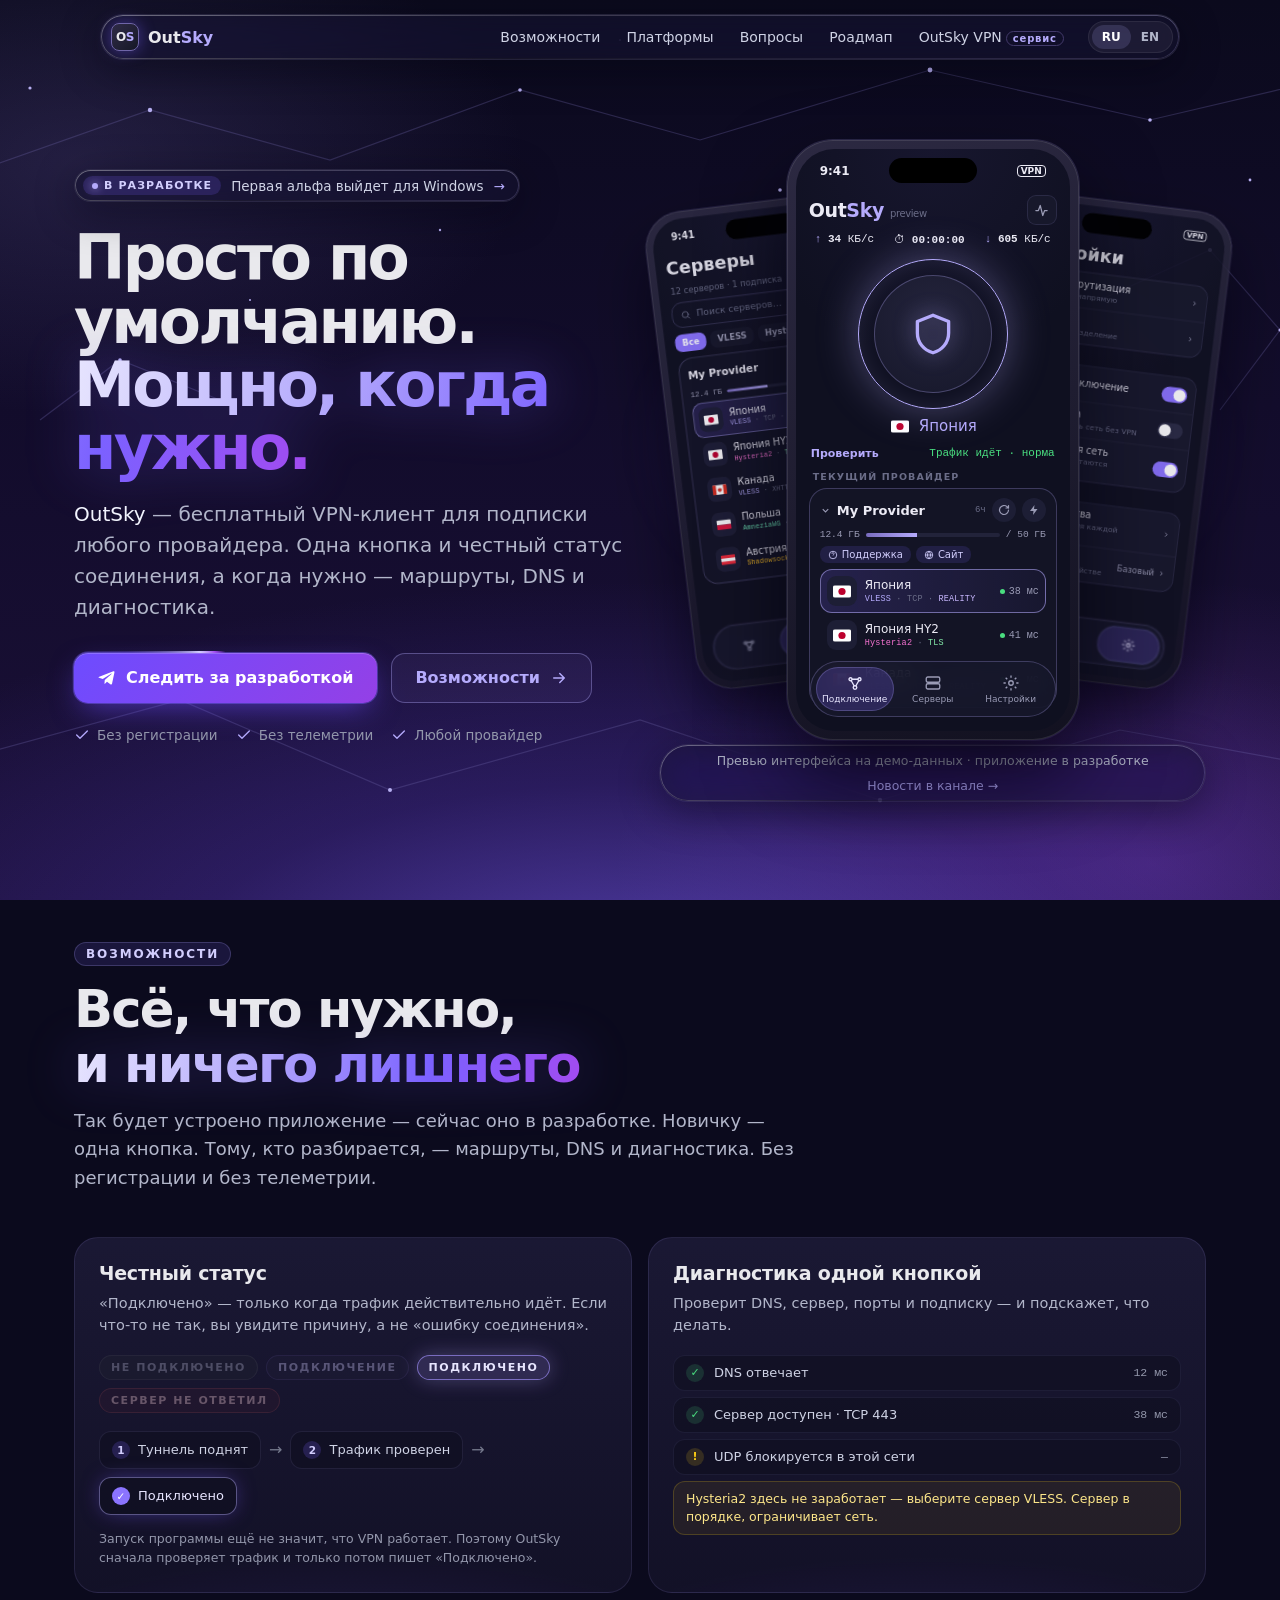
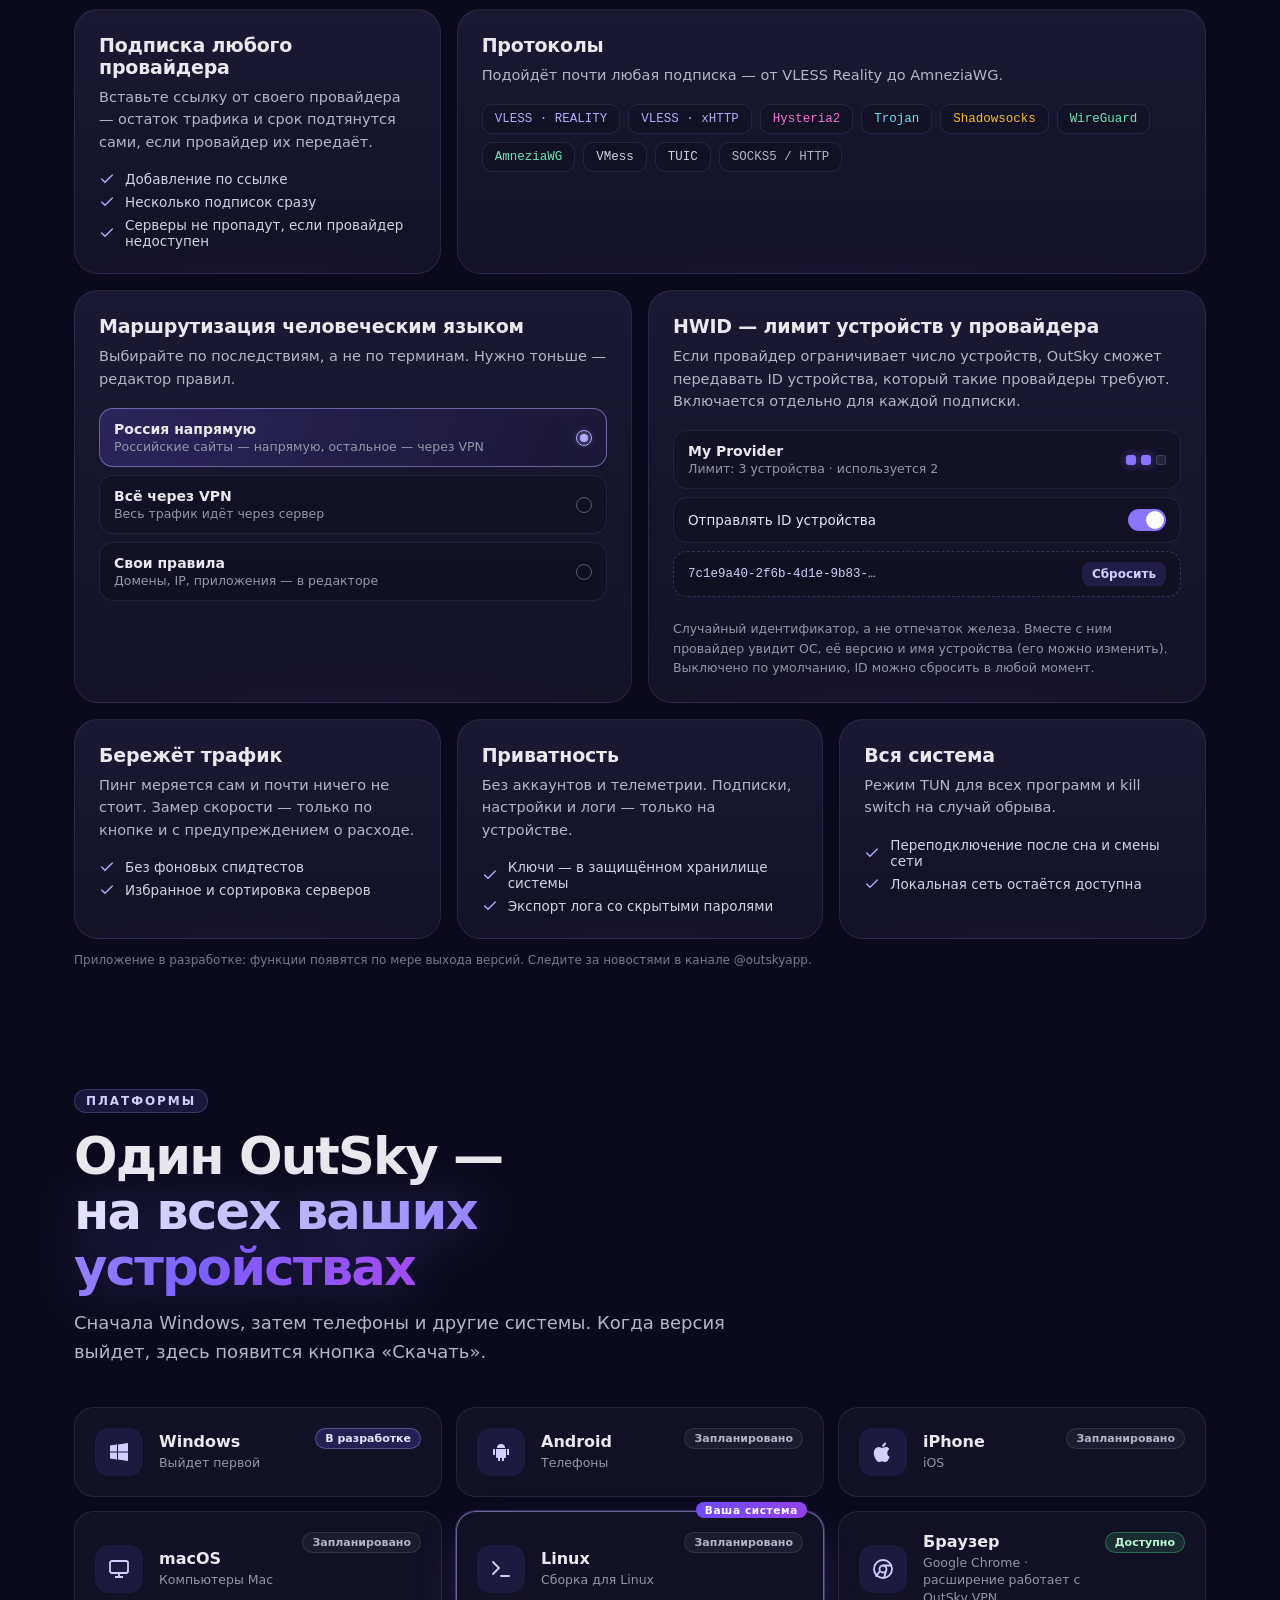
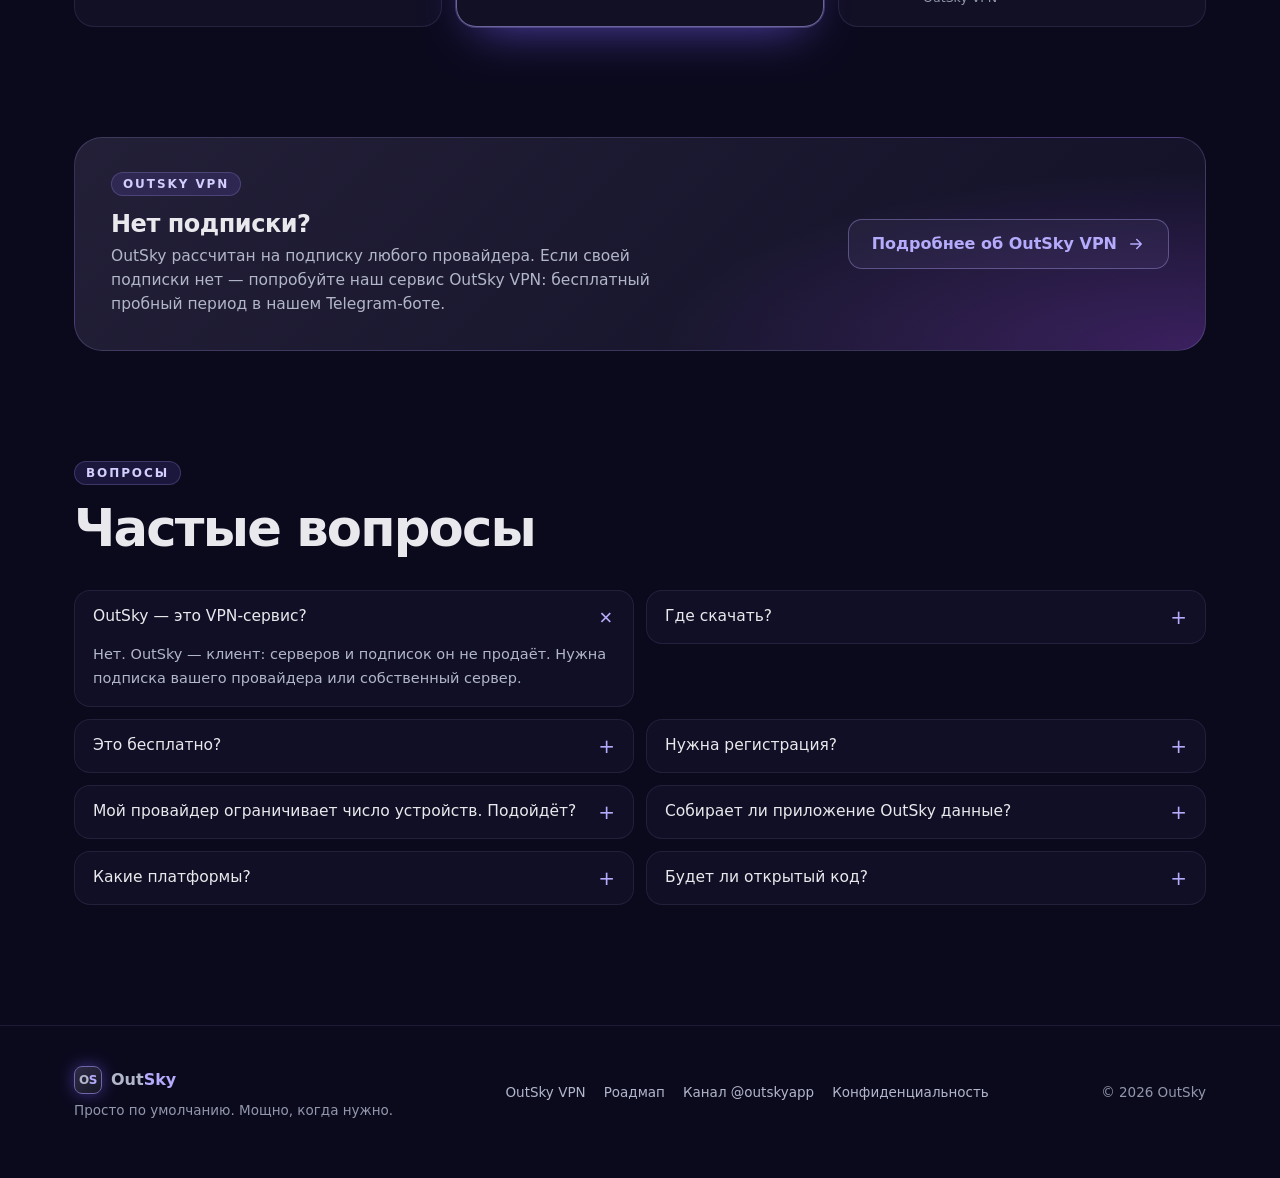
==== commit 1afa5126: "Политика конфиденциальности: единая редакция для бота, VPN-сервиса, расширения и сайта; FAQ о данных" ====
--- a/index.html
+++ b/index.html
@@ -193,7 +193,7 @@
           <div><svg viewBox="0 0 24 24" fill="none" stroke="currentColor" stroke-width="2" stroke-linecap="round"><path d="M20 6 9 17l-5-5"/></svg>Без фоновых спидтестов</div>
           <div><svg viewBox="0 0 24 24" fill="none" stroke="currentColor" stroke-width="2" stroke-linecap="round"><path d="M20 6 9 17l-5-5"/></svg>Избранное и сортировка серверов</div>
         </div></div></div>
-      <div class="card c2 reveal"><h3>Приватность</h3><p>Без аккаунтов и телеметрии. Логи — только на устройстве.</p>
+      <div class="card c2 reveal"><h3>Приватность</h3><p>Без аккаунтов и телеметрии. Подписки, настройки и логи — только на устройстве.</p>
         <div class="viz"><div class="mini">
           <div><svg viewBox="0 0 24 24" fill="none" stroke="currentColor" stroke-width="2" stroke-linecap="round"><path d="M20 6 9 17l-5-5"/></svg>Ключи — в защищённом хранилище системы</div>
           <div><svg viewBox="0 0 24 24" fill="none" stroke="currentColor" stroke-width="2" stroke-linecap="round"><path d="M20 6 9 17l-5-5"/></svg>Экспорт лога со скрытыми паролями</div>
@@ -237,7 +237,7 @@
       <details class="reveal"><summary>Это бесплатно?</summary><p>Да, OutSky бесплатный. Подписку на серверы вы получаете у своего провайдера.</p></details>
       <details class="reveal"><summary>Нужна регистрация?</summary><p>Нет. Добавили подписку — и подключились.</p></details>
       <details class="reveal"><summary>Мой провайдер ограничивает число устройств. Подойдёт?</summary><p>Должен подойти: OutSky сможет передавать ID устройства (HWID), который требуют такие провайдеры. Это случайный идентификатор, а не отпечаток железа; вместе с ним провайдер увидит ОС, её версию и имя устройства. ID включается отдельно для каждой подписки, и его можно сбросить в любой момент.</p></details>
-      <details class="reveal"><summary>Собирает ли OutSky данные?</summary><p>Телеметрии не будет. Логи остаются на устройстве, а при экспорте журнала ключи и пароли скрываются. ID устройства включается только по вашему желанию и отдельно для каждой подписки.</p></details>
+      <details class="reveal"><summary>Собирает ли приложение OutSky данные?</summary><p>Само приложение — нет. В нём не будет телеметрии, аналитики и аккаунтов: оно не будет собирать сведения о вас и о том, как вы им пользуетесь. Подписки, настройки и логи останутся на вашем устройстве, а ключи, пароли и ID устройства будут храниться в защищённом хранилище системы в зашифрованном виде. Логи сами никуда не будут отправляться: выгрузить их сможете только вы, и ключи с паролями при этом будут скрыты. За подпиской и для подключения приложение будет обращаться к серверам вашего провайдера. Как и с любым VPN-клиентом, они видят ваш IP-адрес и адреса сайтов, которые вы открываете через VPN, и могут записывать эти данные вместе с названием и версией приложения. ID устройства — вместе с ОС, её версией и именем устройства — провайдер получит, только если вы включите его для этой подписки. Если подписка от OutSky VPN, этот провайдер — мы: что мы записываем и какие данные обрабатывают наш бот и расширение, написано в <a href="/privacy.html#ru">политике конфиденциальности</a>.</p></details>
       <details class="reveal"><summary>Какие платформы?</summary><p>Сначала Windows, затем Android и iPhone, позже macOS и Linux. Для браузера уже есть расширение — оно работает с OutSky VPN.</p></details>
       <details class="reveal"><summary>Будет ли открытый код?</summary><p>Планируем открыть исходный код к первому публичному релизу.</p></details>
     </div>
--- a/assets/css/site.css
+++ b/assets/css/site.css
@@ -290,6 +290,7 @@
 summary::after{content:"+";color:var(--a400);font-size:20px;line-height:1;transition:transform .25s}
 details[open] summary::after{transform:rotate(45deg)}
 details p{margin:0 0 16px;color:var(--n400);line-height:1.6;font-size:14.5px}
+details p a{color:var(--a400);text-underline-offset:2px}
 footer{margin-top:120px;padding:40px 0 60px;border-top:1px solid rgba(181,171,252,.1);color:var(--n500);font-size:13.5px;position:relative;z-index:1}
 footer .wrap{display:flex;justify-content:space-between;gap:20px;flex-wrap:wrap;align-items:center}
 footer nav{display:flex;gap:18px;flex-wrap:wrap}footer a{text-decoration:none;color:var(--n400)}footer a:hover{color:#fff}
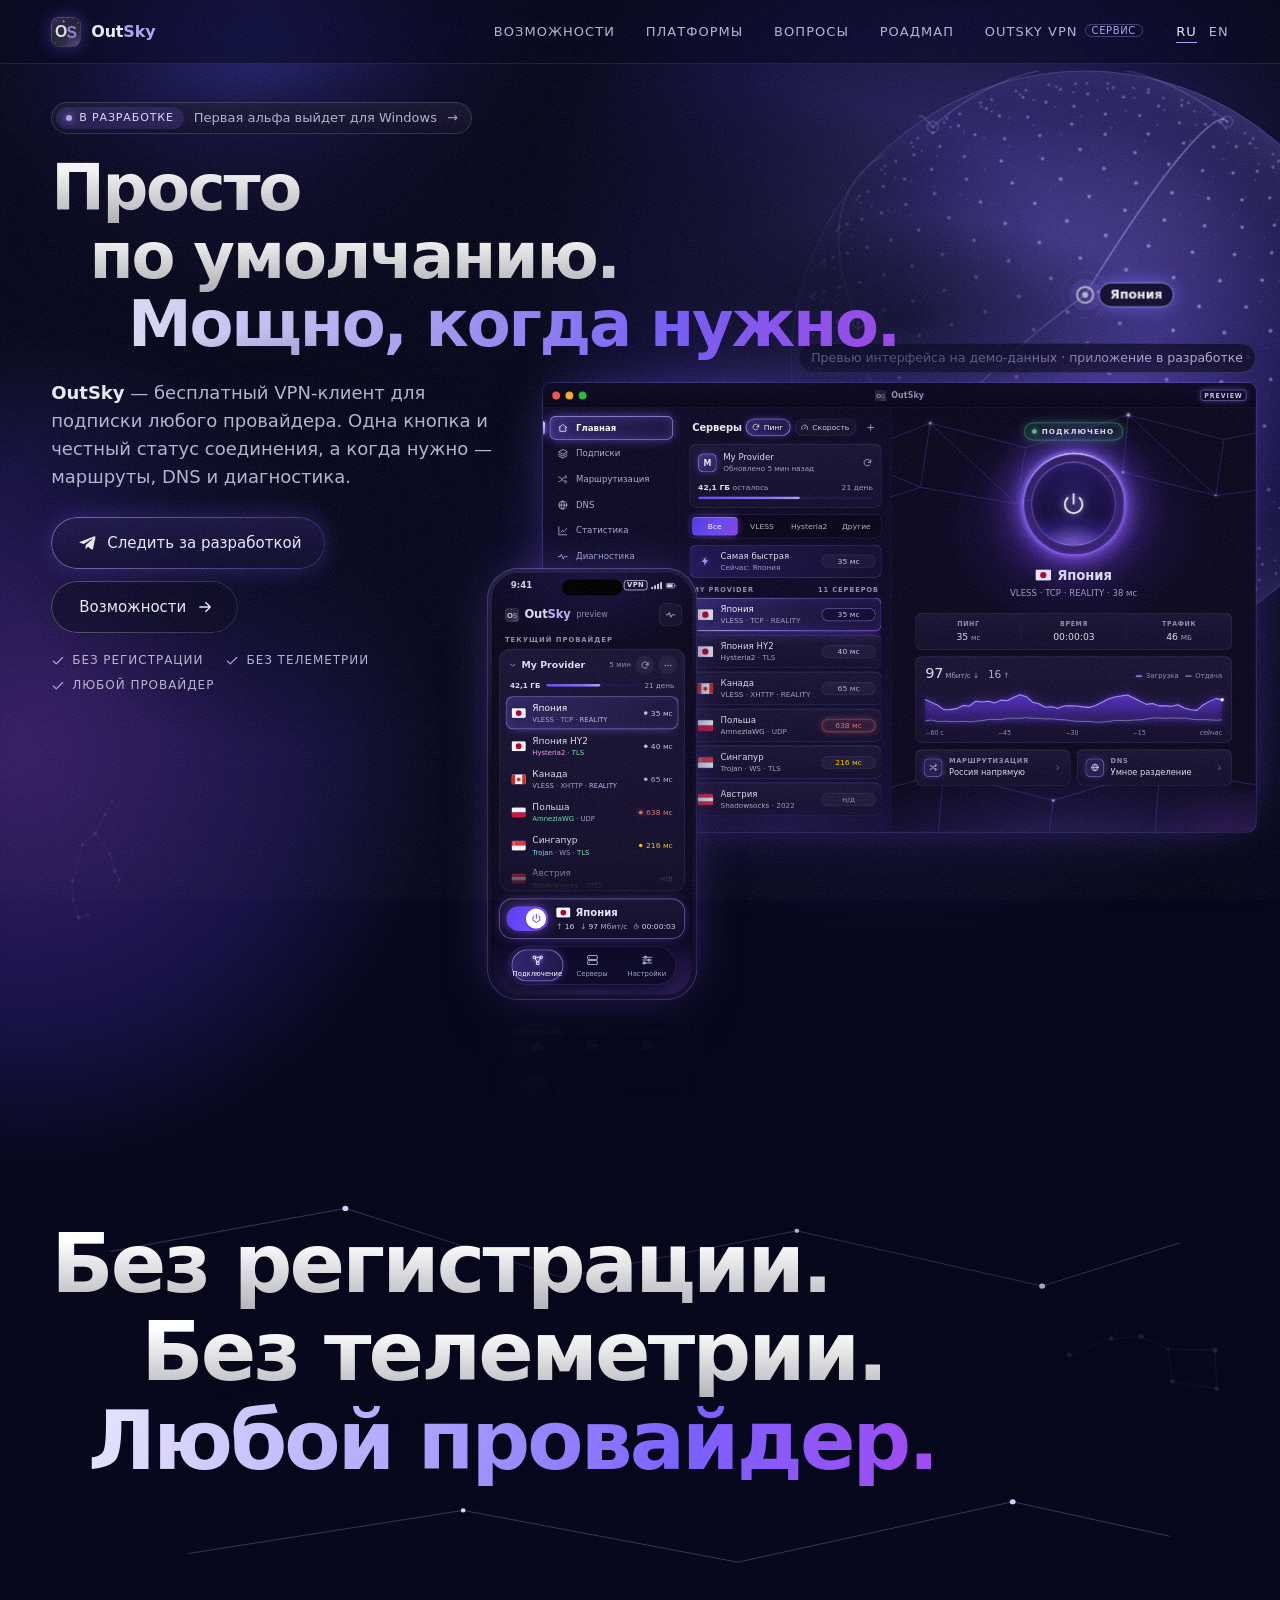
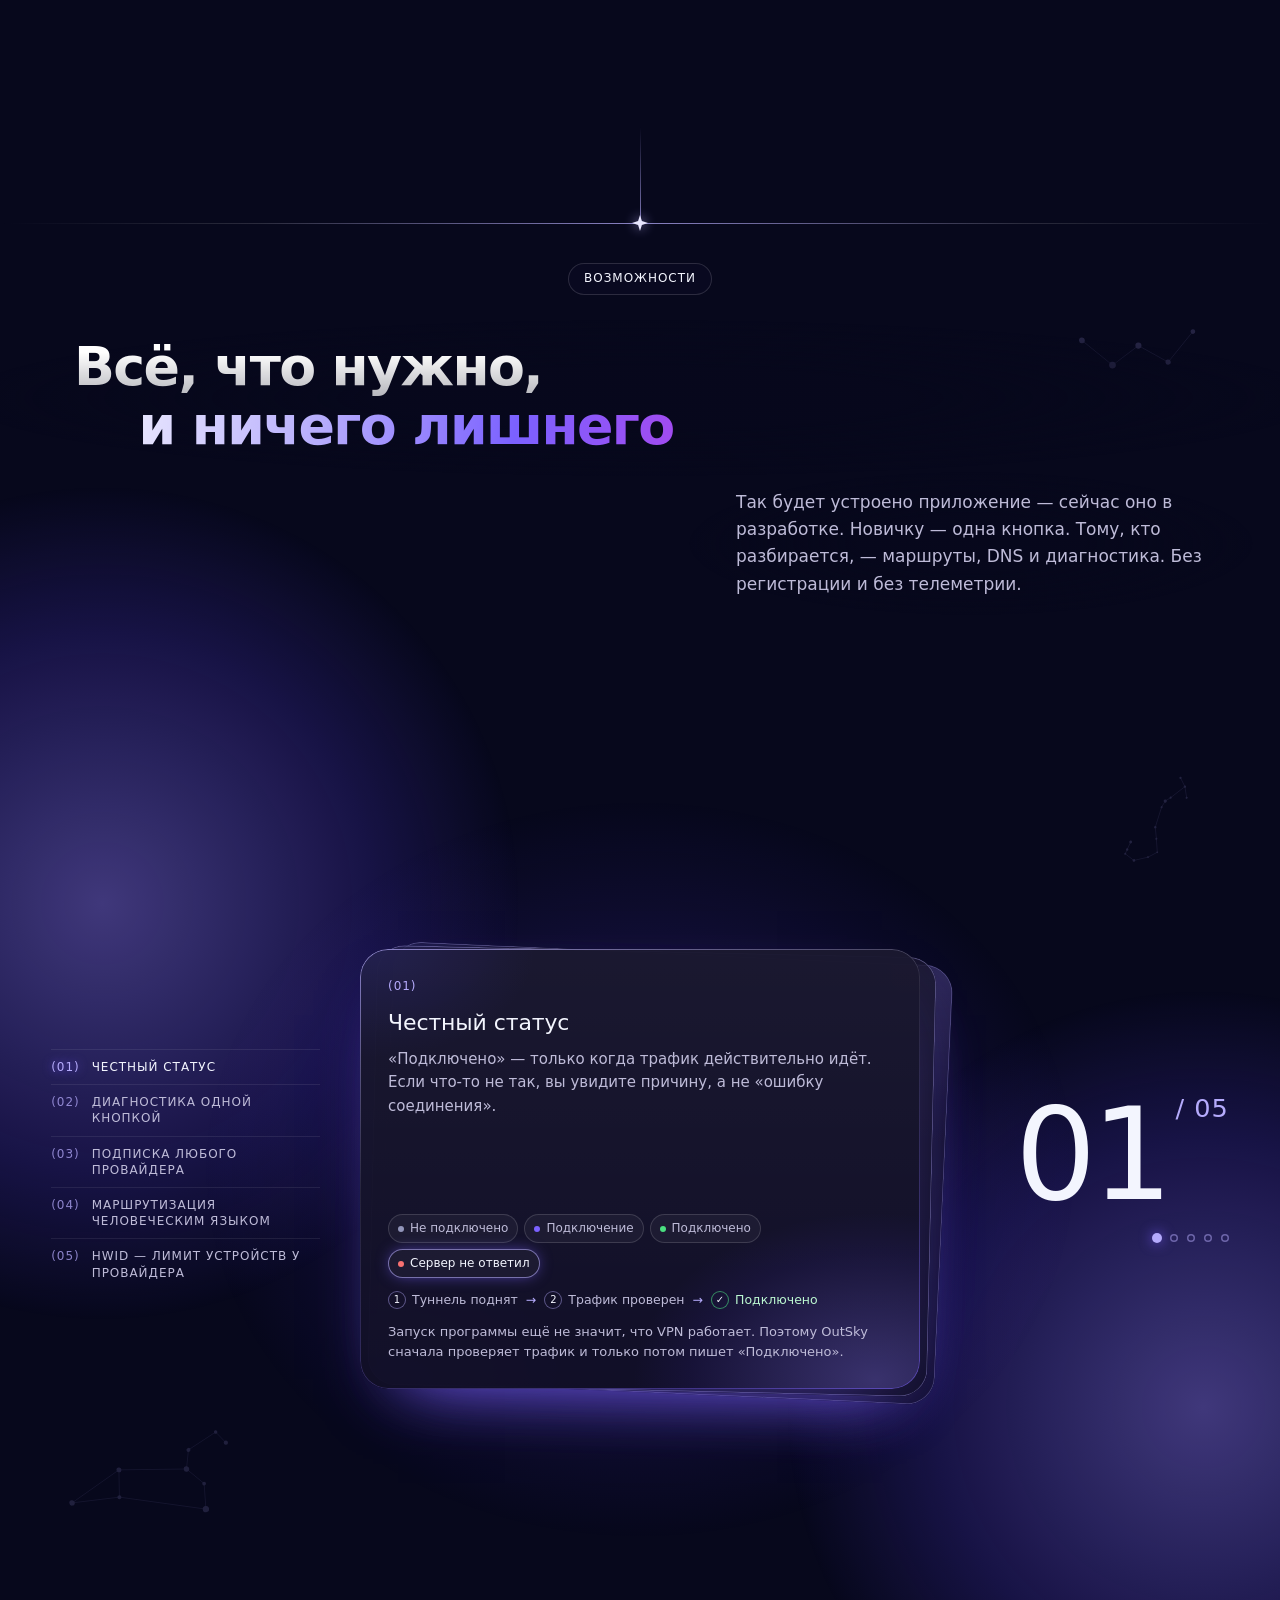
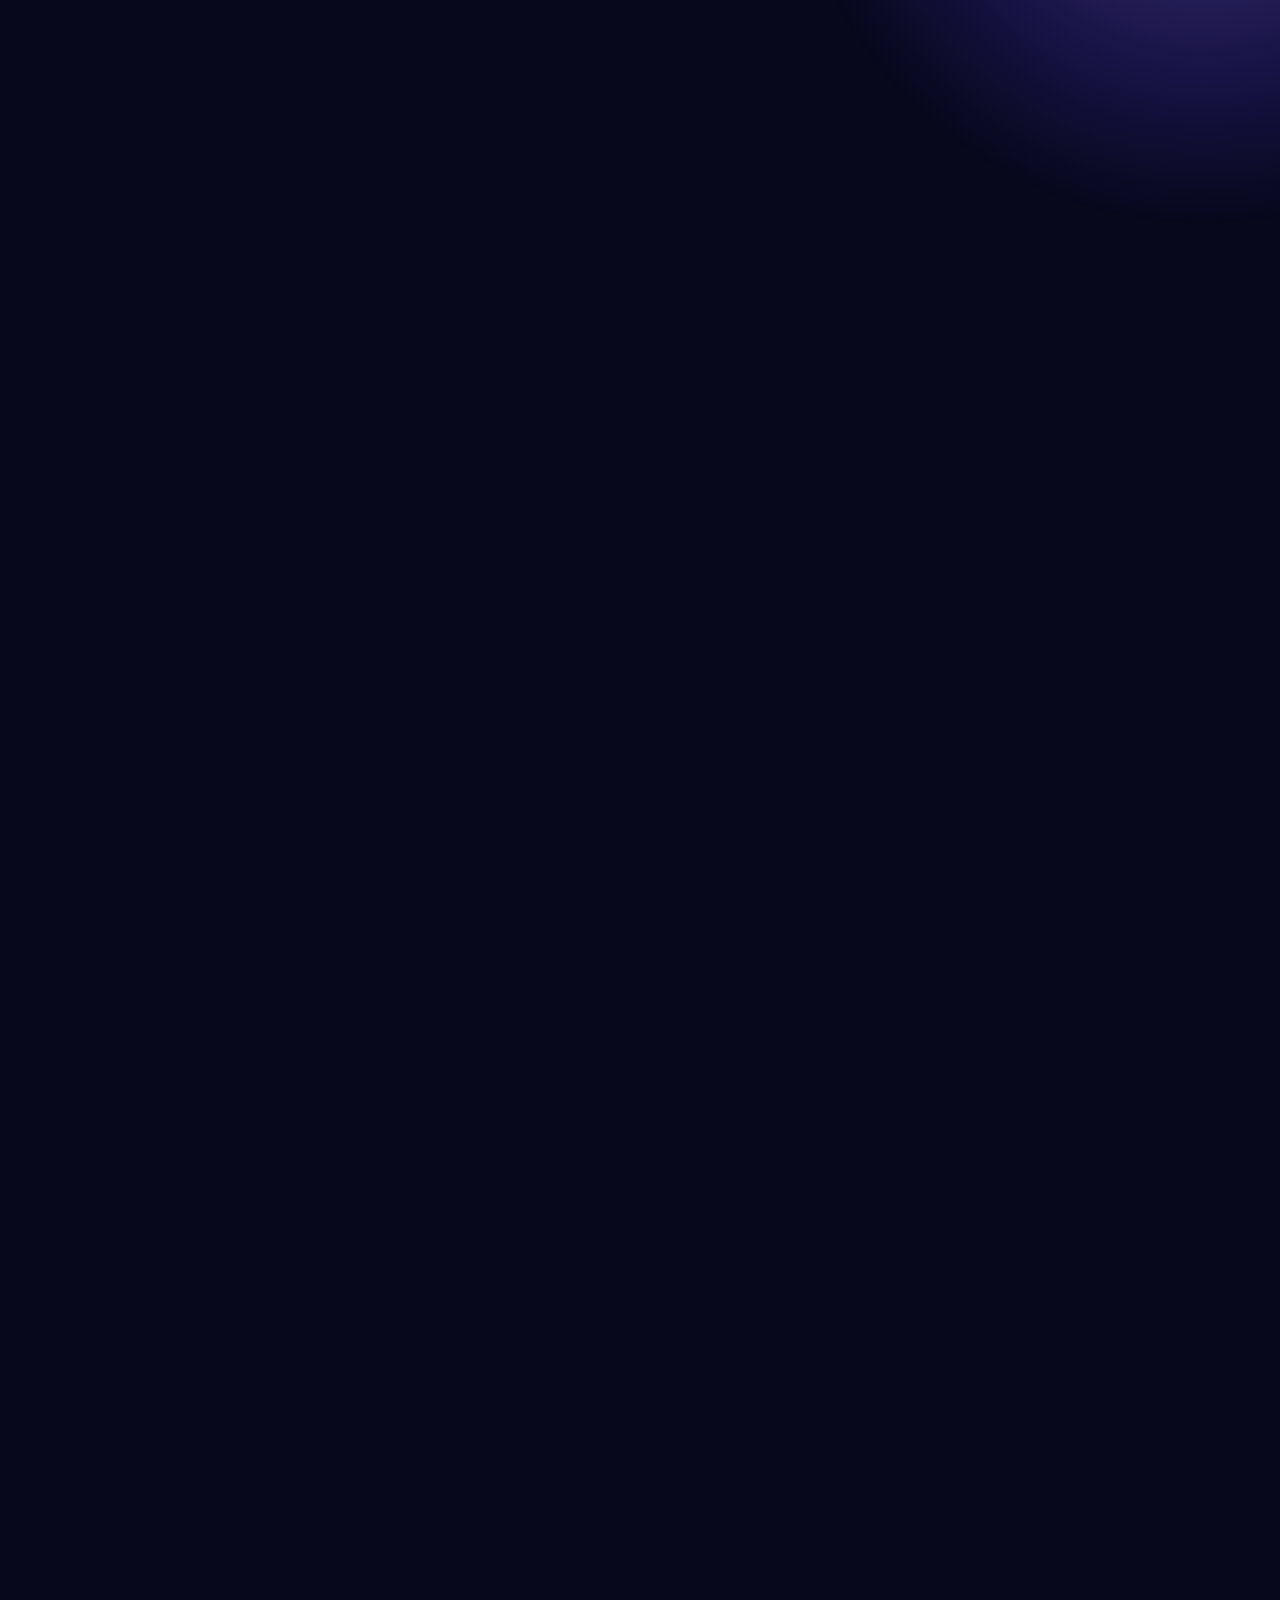
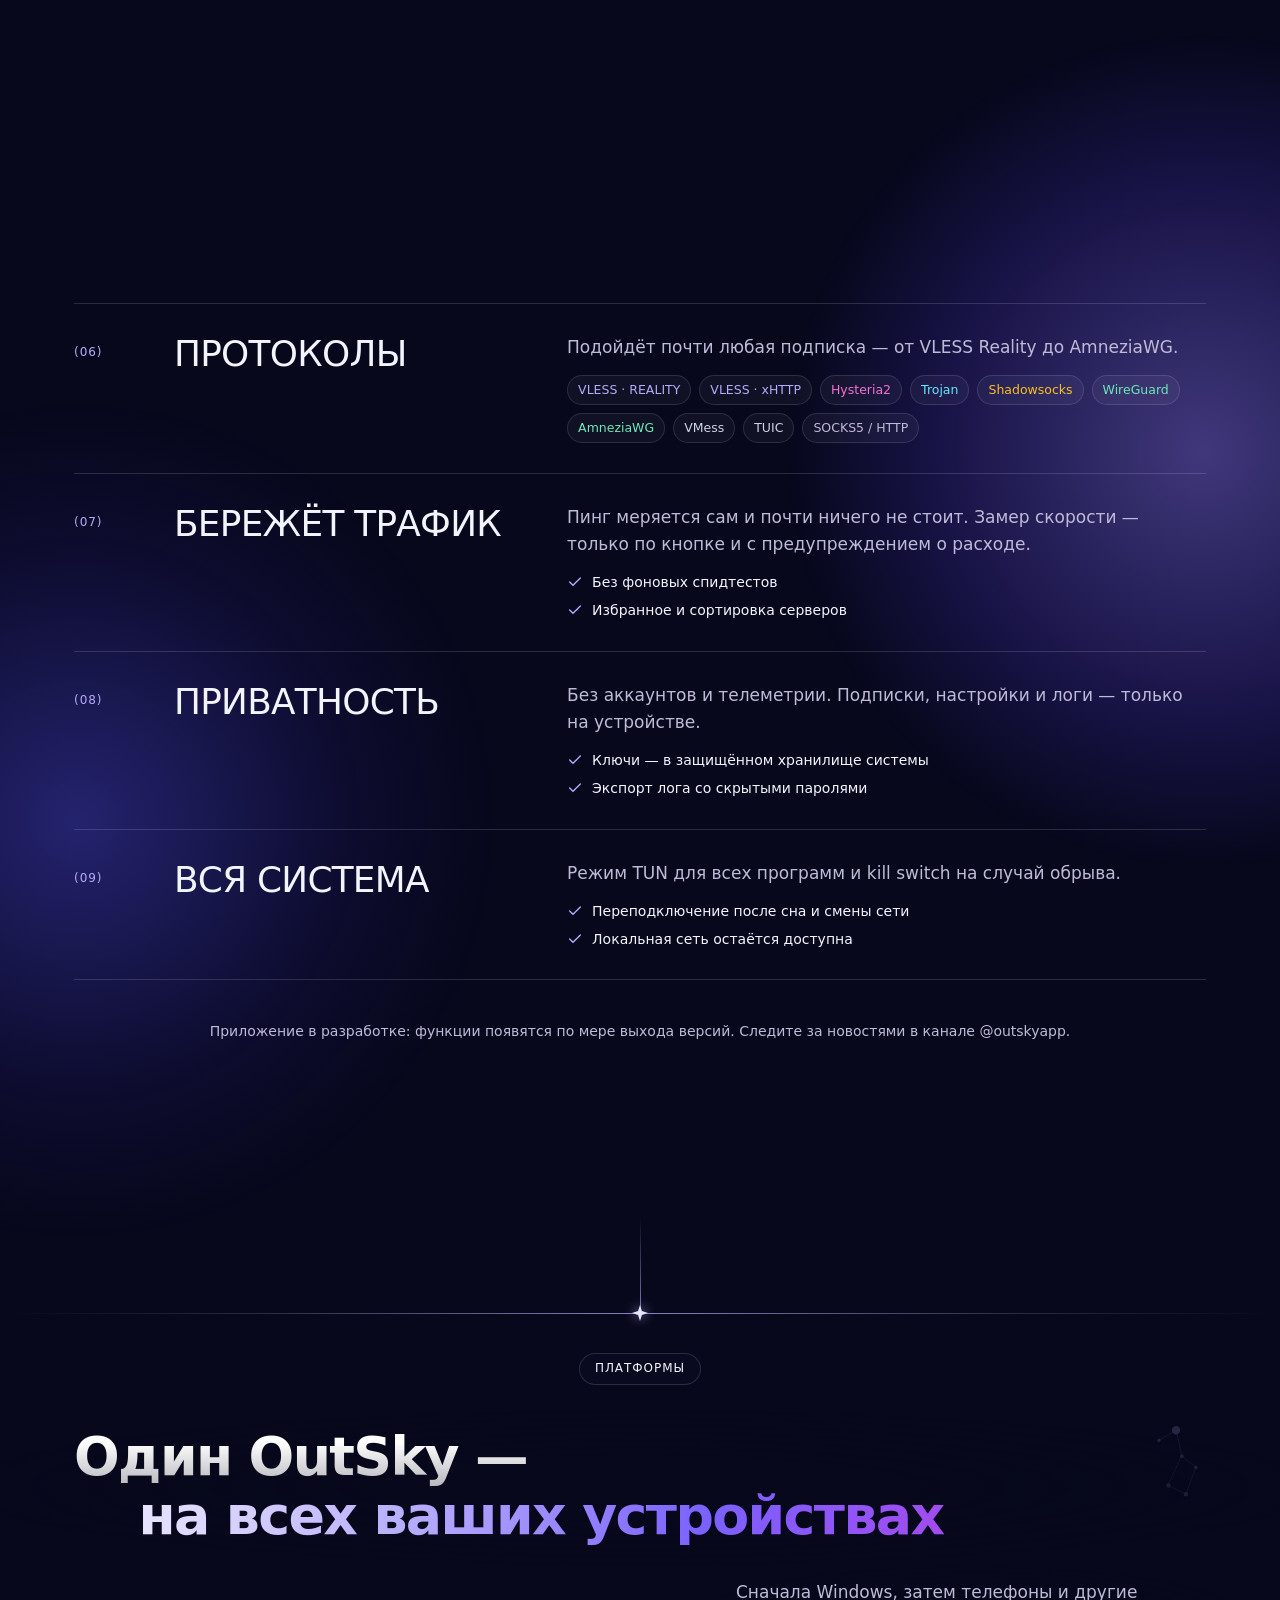
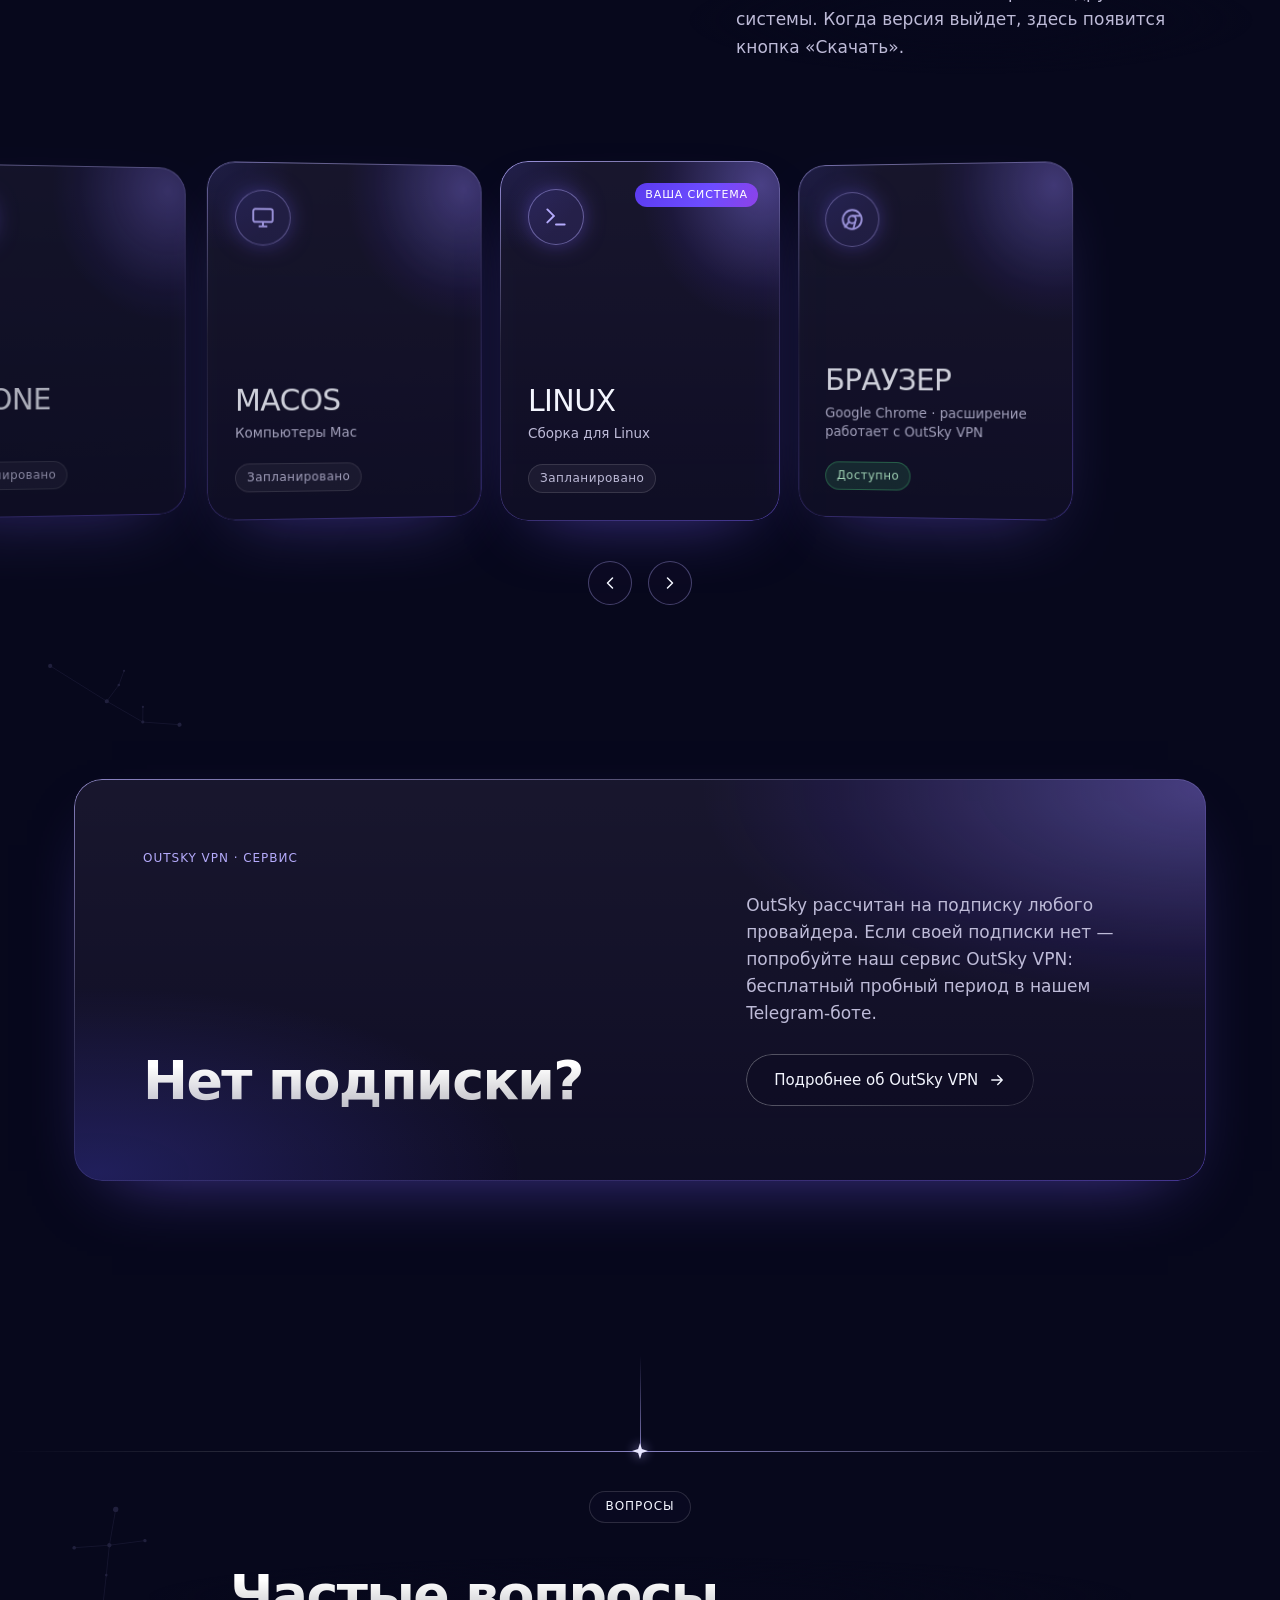
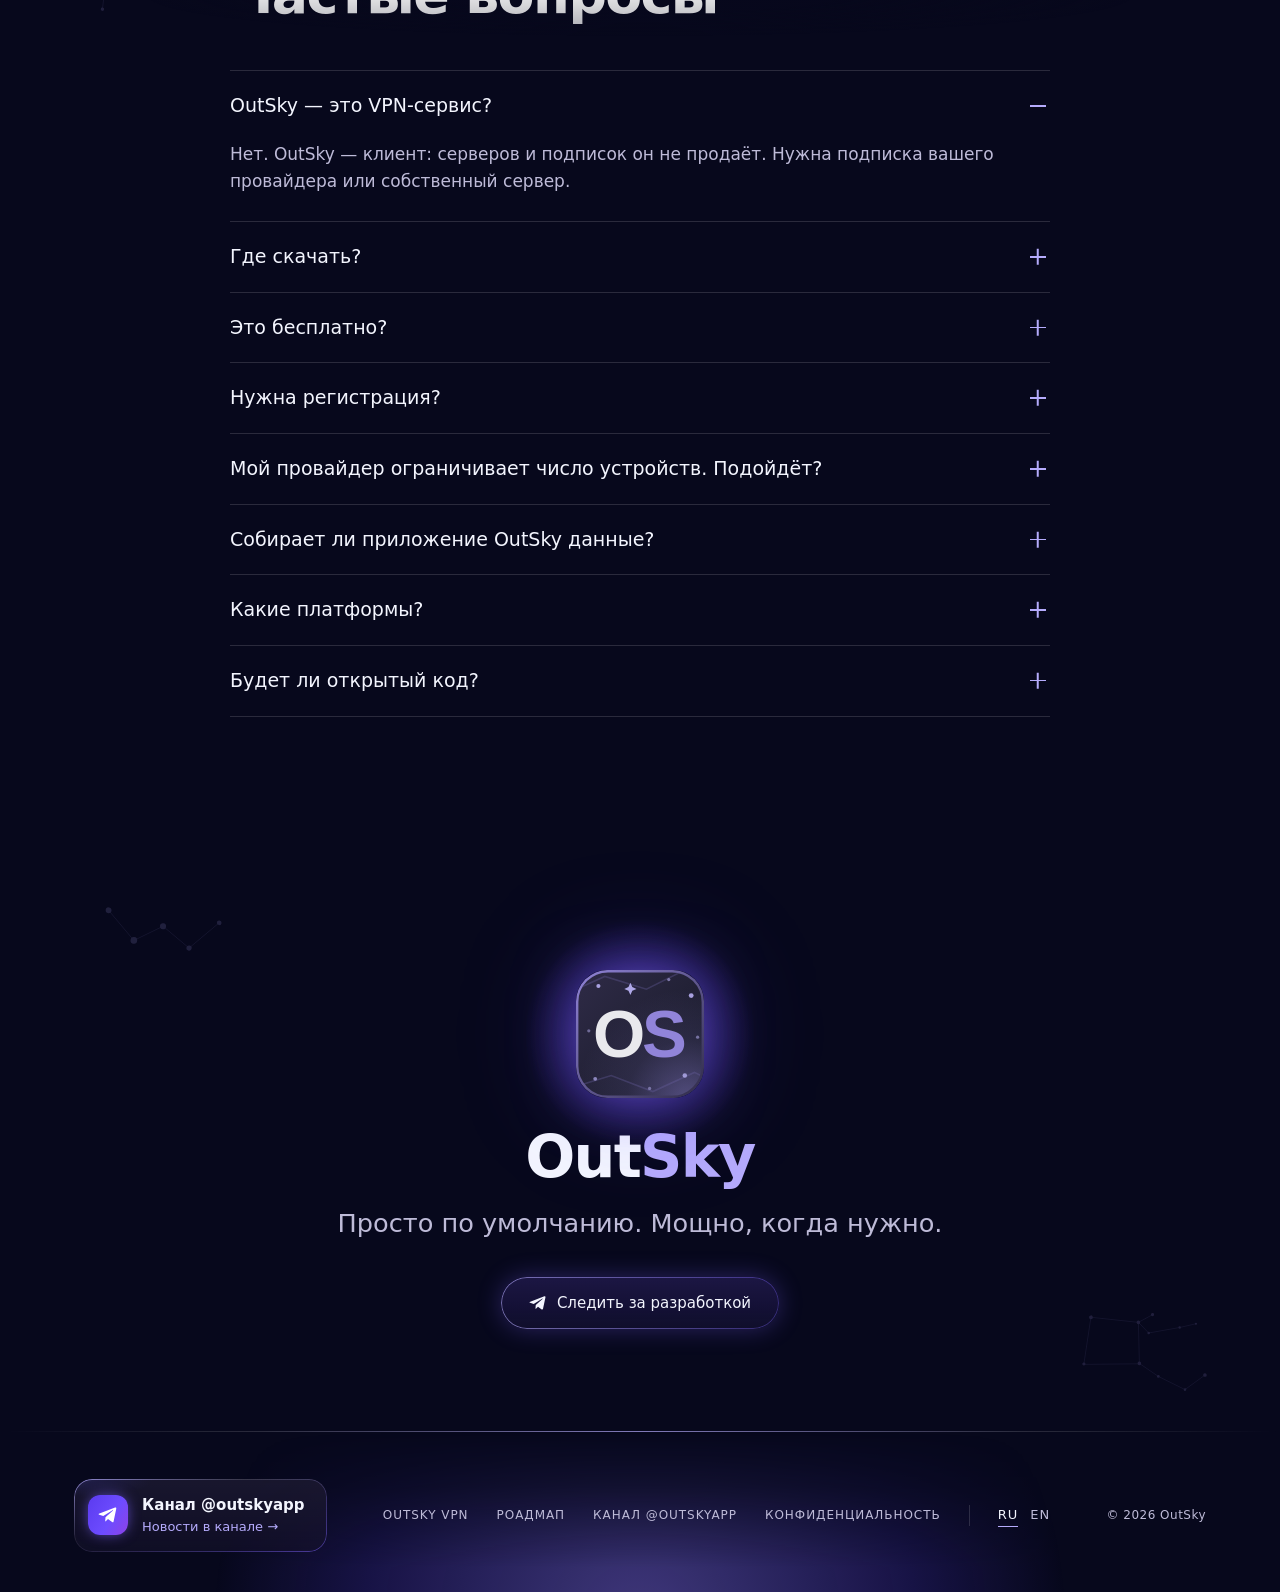
==== commit 410eba76: "Главная: новый дизайн — концепция B «Туманность» (RU и EN) Co-Authored-By: Claude Opus 5.5 <noreply@" ====
--- a/index.html
+++ b/index.html
@@ -7,7 +7,7 @@
 <meta name="description" content="OutSky — бесплатный VPN-клиент для подписки любого провайдера, сейчас в разработке. В планах: честный статус соединения, диагностика одной кнопкой, понятная маршрутизация и поддержка HWID. Без регистрации и телеметрии.">
 <meta http-equiv="Content-Security-Policy" content="default-src 'self'; img-src 'self' data:; style-src 'self' 'unsafe-inline'; script-src 'self'; font-src 'self'; connect-src 'self'; base-uri 'self'; form-action 'none'">
 <meta name="referrer" content="strict-origin-when-cross-origin">
-<meta name="theme-color" content="#0d0b20">
+<meta name="theme-color" content="#07081c">
 <link rel="canonical" href="https://outsky.app/">
 <link rel="alternate" hreflang="ru" href="https://outsky.app/">
 <link rel="alternate" hreflang="en" href="https://outsky.app/en/">
@@ -29,224 +29,473 @@
 <link rel="preload" href="/assets/fonts/inter-cyrillic.woff2" as="font" type="font/woff2" crossorigin>
 <link rel="preload" href="/assets/fonts/inter-latin.woff2" as="font" type="font/woff2" crossorigin>
 <link rel="stylesheet" href="/assets/css/fonts.css">
-<link rel="stylesheet" href="/assets/css/site.css">
+<link rel="stylesheet" href="/assets/css/app-ui.css">
+<link rel="stylesheet" href="/assets/css/home.css">
 <script src="/assets/js/early.js"></script>
+<script src="/assets/js/core.js" defer></script>
+<script src="/assets/js/app-ui.js" defer></script>
 </head>
 <body>
 <a class="skip" href="#main">К содержимому</a>
-<div class="sky" aria-hidden="true">
-  <svg id="sky" viewBox="0 0 1440 900" preserveAspectRatio="xMidYMid slice">
-    <g class="const" id="constA">
-      <polyline points="60,170 230,110 410,160 600,90 780,140 1010,70 1230,120 1400,80"/>
-      <polyline points="40,760 260,700 470,790 720,720 960,800 1200,730 1420,770"/>
-      <polyline points="1180,300 1290,250 1360,330 1300,410"/>
-      <polyline points="120,420 200,360 300,400"/>
-      <circle cx="230" cy="110" r="2.2"/><circle cx="600" cy="90" r="1.8"/><circle cx="1010" cy="70" r="2.4"/><circle cx="1230" cy="120" r="1.8"/>
-      <circle cx="470" cy="790" r="2"/><circle cx="960" cy="800" r="2.2"/><circle cx="1290" cy="250" r="2"/><circle cx="1360" cy="330" r="1.6"/><circle cx="200" cy="360" r="1.8"/>
-    </g>
-    <g class="const lit" id="constB"></g>
-    <g fill="#b7aff2">
-      <circle class="tw" cx="110" cy="88" r="1.6"/><circle class="tw d1" cx="520" cy="230" r="1.2"/><circle class="tw d2" cx="860" cy="190" r="1.8"/>
-      <circle class="tw d3" cx="1330" cy="180" r="1.4"/><circle class="tw d1" cx="70" cy="560" r="1.3"/><circle class="tw d2" cx="1390" cy="560" r="1.6"/>
-      <circle class="tw" cx="700" cy="40" r="1.1"/><circle class="tw d3" cx="330" cy="300" r="1"/><circle class="tw d2" cx="1100" cy="380" r="1.1"/>
-    </g>
-    <path class="spark" d="M1110 230 l5 11 11 5 -11 5 -5 11 -5 -11 -11 -5 11 -5 Z"/>
-    <path class="spark" d="M60 690 l3.5 8 8 3.5 -8 3.5 -3.5 8 -3.5 -8 -8 -3.5 8 -3.5 Z" opacity=".7"/>
-  </svg>
-</div>
-
-<div class="nav-wrap">
-  <nav class="nav glass" aria-label="Главное меню">
-    <a class="logo" href="/" aria-label="OutSky — на главную"><span class="tile">O<b>S</b></span><span class="word">Out<b>Sky</b></span></a>
-    <div class="links"><a href="#features">Возможности</a><a href="#platforms">Платформы</a><a href="#faq">Вопросы</a><a href="/roadmap/">Роадмап</a><a href="/vpn/" class="vpn">OutSky VPN<i>сервис</i></a></div>
-    <div class="seg" role="group" aria-label="Язык"><a class="on" href="/" hreflang="ru" aria-current="true">RU</a><a href="/en/" hreflang="en" lang="en">EN</a></div>
-    <button class="burger" type="button" aria-label="Меню" aria-expanded="false"><svg width="18" height="18" viewBox="0 0 24 24" fill="none" stroke="currentColor" stroke-width="2" stroke-linecap="round"><path d="M4 7h16M4 12h16M4 17h16"/></svg></button>
+<!-- свечение у курсора: один фиксированный слой под содержимым (fx-home.js; только мышь, без RM и ?shot) -->
+<div class="cglow" aria-hidden="true"></div>
+<!-- плёночное зерно: фиксированный неподвижный слой поверх всего, только декор -->
+<div class="grain" aria-hidden="true"><i></i></div>
+
+<!-- ===== шапка: закреплена всегда, под ней матовая полоса в цвет фона ===== -->
+<header class="hd" id="hd">
+  <span class="hd-frost" aria-hidden="true"></span>
+  <a class="logo" href="/" aria-label="OutSky — на главную"><img class="mark" src="/assets/img/favicon.svg" alt="" width="30" height="30"><span class="word">Out<b>Sky</b></span></a>
+  <nav class="hd-nav" aria-label="Главное меню">
+    <a href="#features">Возможности</a><a href="#platforms">Платформы</a><a href="#faq">Вопросы</a><a href="/roadmap/">Роадмап</a><a href="/vpn/" class="vpn">OutSky VPN<i>сервис</i></a>
   </nav>
-</div>
+  <div class="lang" role="group" aria-label="Язык"><a class="on" href="/" hreflang="ru" aria-current="true">RU</a><a href="/en/" hreflang="en" lang="en">EN</a></div>
+  <!-- мобильное меню — Popover API (работает без JS); где Popover API нет — ссылка на ссылки в подвале -->
+  <button class="menu-btn" type="button" popovertarget="menu"><span>Меню</span><i aria-hidden="true"></i></button>
+  <a class="menu-btn menu-fb" href="#links"><span>Меню</span><i aria-hidden="true"></i></a>
+</header>
+<nav class="menu" id="menu" popover aria-label="Меню">
+  <div class="neb" aria-hidden="true"><i class="tr"></i><i class="bl ind"></i></div>
+  <ol class="menu-list">
+    <li><a href="#features"><span class="ix" aria-hidden="true">(01)</span>Возможности</a></li>
+    <li><a href="#platforms"><span class="ix" aria-hidden="true">(02)</span>Платформы</a></li>
+    <li><a href="#faq"><span class="ix" aria-hidden="true">(03)</span>Вопросы</a></li>
+    <li><a href="/roadmap/"><span class="ix" aria-hidden="true">(04)</span>Роадмап</a></li>
+    <li><a href="/vpn/"><span class="ix" aria-hidden="true">(05)</span>OutSky VPN <i>сервис</i></a></li>
+  </ol>
+  <div class="lang" role="group" aria-label="Язык"><a class="on" href="/" hreflang="ru" aria-current="true">RU</a><a href="/en/" hreflang="en" lang="en">EN</a></div>
+</nav>
 
 <main id="main">
-<div class="wrap">
-  <section class="hero">
-    <div>
-      <a class="pill glass" href="#platforms"><span class="dot">В разработке</span><span>Первая альфа выйдет для Windows</span><span style="color:var(--a400)">→</span></a>
-      <h1>Просто по умолчанию.<br><span class="g">Мощно, когда нужно.</span></h1>
+
+<!-- ===== 1. первый экран: текст слева (7/12), справа глобус-созвездие, перед ним окно Windows и телефон ===== -->
+<section class="hero" data-live data-fx="/assets/js/fx-home.js" aria-labelledby="hero-h">
+  <div class="neb" data-glow="tr bl" aria-hidden="true"><i class="tr"></i><i class="bl mag"></i><i class="tl ind"></i></div>
+  <!-- созвездия: по 1–2 на экран, только в пустых полях; где какое — home.css -->
+  <svg class="cst c-per" viewBox="-4 -4 56 108" aria-hidden="true"><use href="/assets/img/home/constellations.svg#per"/></svg>
+  <div class="hero-in">
+    <div class="hero-top hole">
+      <a class="tag" href="#platforms"><span class="dot">В разработке</span><span>Первая альфа выйдет для Windows</span><span class="ar" aria-hidden="true">→</span></a>
+      <h1 class="h1" id="hero-h"><span class="ln" style="--i:0">Просто</span> <span class="ln l2" style="--i:1">по умолчанию.</span> <span class="ln l3" style="--i:2">Мощно, когда нужно.</span></h1>
+    </div>
+    <div class="hero-bot hole">
       <p class="lead"><b>OutSky</b> — бесплатный VPN-клиент для подписки любого провайдера. Одна кнопка и честный статус соединения, а когда нужно — маршруты, DNS и диагностика.</p>
       <div class="ctas">
-        <a class="btn btn-primary" href="https://t.me/outskyapp"><svg viewBox="0 0 24 24" fill="currentColor"><path d="M21.9 4.6 18.7 19.7c-.2 1-.9 1.3-1.8.8l-4.9-3.6-2.4 2.3c-.3.3-.5.5-1 .5l.4-5 9-8.2c.4-.4-.1-.6-.6-.2L6.3 13.3l-4.8-1.5c-1-.3-1-1 .2-1.5l18.8-7.2c.9-.3 1.6.2 1.4 1.5z"/></svg>Следить за разработкой</a>
-        <a class="btn btn-neon" href="#features">Возможности<svg viewBox="0 0 24 24" fill="none" stroke="currentColor" stroke-width="2" stroke-linecap="round" stroke-linejoin="round"><path d="M5 12h14M13 6l6 6-6 6"/></svg></a>
-      </div>
-      <div class="trust">
-        <span><svg viewBox="0 0 24 24" fill="none" stroke="currentColor" stroke-width="2" stroke-linecap="round" stroke-linejoin="round"><path d="M20 6 9 17l-5-5"/></svg>Без регистрации</span>
-        <span><svg viewBox="0 0 24 24" fill="none" stroke="currentColor" stroke-width="2" stroke-linecap="round" stroke-linejoin="round"><path d="M20 6 9 17l-5-5"/></svg>Без телеметрии</span>
-        <span><svg viewBox="0 0 24 24" fill="none" stroke="currentColor" stroke-width="2" stroke-linecap="round" stroke-linejoin="round"><path d="M20 6 9 17l-5-5"/></svg>Любой провайдер</span>
-      </div>
-    </div>
-    <div>
-      <div class="fan">
-        <div class="halo"></div>
-        <!-- left: servers -->
-        <div class="phone p-left" role="group" aria-label="Превью: экран серверов"><div class="scr"><div class="isl"></div><div class="sb"><span>9:41</span><span class="vpn">VPN</span></div>
-          <div class="body">
-            <div class="ah"><div><div class="big" style="margin:0">Серверы</div></div><div class="hb"><span class="sq"><svg viewBox="0 0 24 24" fill="none" stroke="currentColor" stroke-width="2" stroke-linecap="round"><path d="M21 12a9 9 0 1 1-3-6.7L21 8M21 3v5h-5"/></svg></span><span class="sq add"><svg viewBox="0 0 24 24" fill="none" stroke="currentColor" stroke-width="2.4" stroke-linecap="round"><path d="M12 5v14M5 12h14"/></svg></span></div></div>
-            <div class="sub2">12 серверов · 1 подписка</div>
-            <div class="srch"><svg viewBox="0 0 24 24" fill="none" stroke="currentColor" stroke-width="2" stroke-linecap="round"><circle cx="11" cy="11" r="7"/><path d="m20 20-3.5-3.5"/></svg>Поиск серверов…</div>
-            <div class="flt" id="flt"><span class="on" data-f="all">Все</span><span data-f="v">VLESS</span><span class="hy" data-f="h">Hysteria2</span></div>
-            <div class="prov"><div class="pv-h"><b>My Provider</b><small>6ч</small><span class="ib"><svg viewBox="0 0 24 24" fill="currentColor"><path d="M13 2 4 14h7l-1 8 9-12h-7z"/></svg></span></div>
-              <div class="tbar"><span>12.4 ГБ</span><span class="b"><i></i></span><span>/ 50 ГБ</span></div>
-              <div id="srvList2"></div></div>
-          </div>
-          <div class="tabs"><span><svg viewBox="0 0 24 24" fill="none" stroke="currentColor" stroke-width="1.8"><circle cx="6" cy="7" r="2"/><circle cx="18" cy="7" r="2"/><circle cx="12" cy="18" r="2.4"/><path d="M8 7h8M7 9l4 7M17 9l-4 7"/></svg></span><span class="on"><svg viewBox="0 0 24 24" fill="none" stroke="currentColor" stroke-width="1.8"><rect x="3" y="4" width="18" height="7" rx="2"/><rect x="3" y="13" width="18" height="7" rx="2"/></svg></span><span><svg viewBox="0 0 24 24" fill="none" stroke="currentColor" stroke-width="1.8"><circle cx="12" cy="12" r="3"/><path d="M12 2v3M12 19v3M2 12h3M19 12h3M4.9 4.9l2.1 2.1M17 17l2.1 2.1M4.9 19.1 7 17M17 7l2.1-2.1"/></svg></span></div>
-        </div></div>
-        <!-- middle: home -->
-        <div class="phone p-mid"><div class="scr st-off" id="home"><div class="isl"></div><div class="sb"><span>9:41</span><span class="vpn">VPN</span></div>
-          <div class="body">
-            <div class="ah"><div class="wm">Out<b>Sky</b><span class="ver">preview</span></div><span class="sq" title="Диагностика"><svg viewBox="0 0 24 24" fill="none" stroke="currentColor" stroke-width="2" stroke-linecap="round" stroke-linejoin="round"><path d="M3 12h4l3-8 4 16 3-8h4"/></svg></span></div>
-            <div class="stats"><span><i>↑</i> <b id="up">0</b> КБ/с</span><span>⏱ <b id="tm">00:00:00</b></span><span><i>↓</i> <b id="dn">0</b> КБ/с</span></div>
-            <div class="pw" id="pw" role="button" tabindex="0" aria-label="Подключить">
-              <div class="ring"></div>
-              <div class="spin"><svg viewBox="0 0 100 100"><circle cx="50" cy="50" r="49" fill="none" stroke="#d2cefd" stroke-width="1.6" stroke-linecap="round" stroke-dasharray="70 240"/></svg></div>
-              <div class="disc"><svg class="ic-off" viewBox="0 0 24 24" fill="none" stroke="currentColor" stroke-width="1.6" stroke-linecap="round"><path d="M12 3v8"/><path d="M6.4 6.6a8 8 0 1 0 11.2 0"/></svg>
-                <svg class="ic-on" viewBox="0 0 24 24" fill="none" stroke="currentColor" stroke-width="1.6" stroke-linejoin="round"><path d="M12 3 4.5 6v5.5c0 4.6 3.1 8.3 7.5 9.5 4.4-1.2 7.5-4.9 7.5-9.5V6z"/></svg></div>
+        <a class="pill pill-main" href="https://t.me/outskyapp"><span class="comet" aria-hidden="true"><i></i></span><svg viewBox="0 0 24 24" fill="currentColor" aria-hidden="true"><path d="M21.9 4.6 18.7 19.7c-.2 1-.9 1.3-1.8.8l-4.9-3.6-2.4 2.3c-.3.3-.5.5-1 .5l.4-5 9-8.2c.4-.4-.1-.6-.6-.2L6.3 13.3l-4.8-1.5c-1-.3-1-1 .2-1.5l18.8-7.2c.9-.3 1.6.2 1.4 1.5z"/></svg><span>Следить за разработкой</span></a>
+        <a class="pill pill-line" href="#features"><span class="comet" aria-hidden="true"><i></i></span><span>Возможности</span><svg class="arr" viewBox="0 0 24 24" fill="none" stroke="currentColor" stroke-width="1.8" stroke-linecap="round" stroke-linejoin="round" aria-hidden="true"><path d="M5 12h14M13 6l6 6-6 6"/></svg></a>
+      </div>
+      <ul class="checks">
+        <li><svg viewBox="0 0 24 24" fill="none" stroke="currentColor" stroke-width="2" stroke-linecap="round" stroke-linejoin="round" aria-hidden="true"><path d="M20 6 9 17l-5-5"/></svg>Без регистрации</li>
+        <li><svg viewBox="0 0 24 24" fill="none" stroke="currentColor" stroke-width="2" stroke-linecap="round" stroke-linejoin="round" aria-hidden="true"><path d="M20 6 9 17l-5-5"/></svg>Без телеметрии</li>
+        <li><svg viewBox="0 0 24 24" fill="none" stroke="currentColor" stroke-width="2" stroke-linecap="round" stroke-linejoin="round" aria-hidden="true"><path d="M20 6 9 17l-5-5"/></svg>Любой провайдер</li>
+      </ul>
+    </div>
+    <!-- сцена: глобус (Canvas 2D; без JS — globe.svg), окно Windows (главное), телефон (зеркало окна) -->
+    <div class="stage">
+      <div class="globe" aria-hidden="true"><canvas width="640" height="640"></canvas></div>
+      <div class="w-box">
+<!-- ===== окно приложения ===== -->
+<div class="os-ui osw st-on" role="group" aria-label="Превью: OutSky для Windows, главный экран">
+  <div class="osw-tb">
+    <div class="osw-dots" aria-hidden="true"><i></i><i></i><i></i></div>
+    <div class="osw-wm"><img src="/assets/img/favicon.svg" alt=""><span>Out<b>Sky</b></span></div>
+    <span class="osw-badge">preview</span>
+  </div>
+  <div class="osw-body">
+
+    <nav class="osw-rail" aria-label="Разделы приложения">
+      <div class="osw-navs">
+        <span class="osw-nav on" data-k="home" title="Главная"><svg viewBox="0 0 24 24" fill="none" stroke="currentColor" stroke-width="1.7" stroke-linecap="round" stroke-linejoin="round"><path d="M4.5 11.5 12 5l7.5 6.5M6 10v9h12v-9"/></svg><span class="t">Главная</span></span>
+        <span class="osw-nav" data-k="subs" title="Подписки"><svg viewBox="0 0 24 24" fill="none" stroke="currentColor" stroke-width="1.7" stroke-linecap="round" stroke-linejoin="round"><path d="M12 4 3.5 8.5 12 13l8.5-4.5z"/><path d="M3.5 12.5 12 17l8.5-4.5"/><path d="M3.5 16.5 12 21l8.5-4.5"/></svg><span class="t">Подписки</span></span>
+        <span class="osw-nav" data-k="route" title="Маршрутизация"><svg viewBox="0 0 24 24" fill="none" stroke="currentColor" stroke-width="1.7" stroke-linecap="round" stroke-linejoin="round"><path d="M4 17c6.5 0 6.5-10 13-10M4 7c6.5 0 6.5 10 13 10M17 4l3 3-3 3M17 14l3 3-3 3"/></svg><span class="t">Маршрутизация</span></span>
+        <span class="osw-nav" data-k="dns" title="DNS"><svg viewBox="0 0 24 24" fill="none" stroke="currentColor" stroke-width="1.7" stroke-linecap="round" stroke-linejoin="round"><circle cx="12" cy="12" r="8"/><path d="M4 12h16M12 4c-4.5 4.5-4.5 11.5 0 16M12 4c4.5 4.5 4.5 11.5 0 16"/></svg><span class="t">DNS</span></span>
+        <span class="osw-nav" data-k="stat" title="Статистика"><svg viewBox="0 0 24 24" fill="none" stroke="currentColor" stroke-width="1.7" stroke-linecap="round" stroke-linejoin="round"><path d="M4 4v16h16"/><path d="M8 15l3.5-4 3 2.5L20 7"/></svg><span class="t">Статистика</span></span>
+        <span class="osw-nav" data-k="diag" title="Диагностика"><i class="dot"></i><svg viewBox="0 0 24 24" fill="none" stroke="currentColor" stroke-width="1.7" stroke-linecap="round" stroke-linejoin="round"><path d="M3 12h4l2-5 4 10 2-5h6"/></svg><span class="t">Диагностика</span></span>
+        <span class="osw-nav" data-k="log" title="Журнал"><svg viewBox="0 0 24 24" fill="none" stroke="currentColor" stroke-width="1.7" stroke-linecap="round" stroke-linejoin="round"><rect x="5" y="3.5" width="14" height="17" rx="2.5"/><path d="M9 8.5h6M9 12h6M9 15.5h3.5"/></svg><span class="t">Журнал</span></span>
+      </div>
+      <span class="sp"></span>
+      <span class="osw-nav" data-k="set" title="Настройки"><svg viewBox="0 0 24 24" fill="none" stroke="currentColor" stroke-width="1.7" stroke-linecap="round"><path d="M4 7h16M4 12h16M4 17h16"/><circle cx="9" cy="7" r="1.9" fill="currentColor"/><circle cx="15" cy="12" r="1.9" fill="currentColor"/><circle cx="7" cy="17" r="1.9" fill="currentColor"/></svg><span class="t">Настройки</span></span>
+      <div class="osw-mode" id="oswMode" role="radiogroup" aria-label="Режим подключения">
+        <span class="on" data-m="0" role="radio" tabindex="0" aria-checked="true" title="Прокси: системный прокси — через VPN идут программы, которые его поддерживают"><svg viewBox="0 0 24 24" fill="none" stroke="currentColor" stroke-width="2" stroke-linecap="round" stroke-linejoin="round"><path d="M3.5 12h12M11.5 7.5 16 12l-4.5 4.5"/><path d="M20 5v14"/></svg><span class="t">Прокси</span></span>
+        <span data-m="1" role="radio" tabindex="0" aria-checked="false" title="Туннель (TUN): весь трафик устройства"><svg viewBox="0 0 24 24" fill="none" stroke="currentColor" stroke-width="2" stroke-linecap="round" stroke-linejoin="round"><path d="M3.5 20v-8a8.5 8.5 0 0 1 17 0v8"/><path d="M8 20v-7a4 4 0 0 1 8 0v7"/><path d="M2.5 20h19"/></svg><span class="t">Туннель</span></span>
+      </div>
+      <span class="osw-nav osw-fold" role="button" tabindex="0" data-act="fold" aria-expanded="true" title="Свернуть меню"><svg viewBox="0 0 24 24" fill="none" stroke="currentColor" stroke-width="1.7" stroke-linecap="round" stroke-linejoin="round"><rect x="3.5" y="4.5" width="17" height="15" rx="3"/><path d="M9.5 4.5v15M15.5 10l-2 2 2 2"/></svg><span class="t">Свернуть</span></span>
+    </nav>
+
+    <aside class="osw-side" aria-label="Серверы">
+      <div class="osw-h"><h3>Серверы</h3>
+        <span class="osw-tool on" role="button" tabindex="0" data-act="reping" aria-pressed="true" title="Показать и перепроверить пинг всех серверов"><svg viewBox="0 0 24 24" fill="none" stroke="currentColor" stroke-width="2.2" stroke-linecap="round" stroke-linejoin="round"><path d="M20 11a8 8 0 1 0-2.3 5.3"/><path d="M20 4v6h-6"/></svg><span>Пинг</span></span>
+        <span class="osw-tool" role="button" tabindex="0" data-act="speed" aria-haspopup="dialog" title="Тест скорости всех серверов — в таблетках появится скорость"><svg viewBox="0 0 24 24" fill="none" stroke="currentColor" stroke-width="2.2" stroke-linecap="round" stroke-linejoin="round"><path d="M4.5 17.5a8.5 8.5 0 1 1 15 0"/><path d="M12 14.5 16 9"/><circle cx="12" cy="14.5" r="1.3" fill="currentColor" stroke="none"/></svg><span id="oswSpeedLbl">Скорость</span></span>
+        <span class="osw-ib" role="button" tabindex="0" aria-label="Добавить подписку" title="Добавить подписку"><svg viewBox="0 0 24 24" fill="none" stroke="currentColor" stroke-width="2" stroke-linecap="round"><path d="M12 5v14M5 12h14"/></svg></span>
+      </div>
+      <!-- тест скорости тратит трафик подписки — сначала спрашиваем -->
+      <div class="osw-ask" id="oswAsk" role="dialog" aria-label="Тест скорости" hidden>
+        <p>Тест скорости всех серверов потратит около <b>150 МБ</b> трафика подписки.</p>
+        <div><span class="osw-btn" role="button" tabindex="0" data-act="speed-cancel">Отмена</span><span class="osw-btn pri" role="button" tabindex="0" data-act="speed-run">Запустить</span></div>
+      </div>
+      <div class="osw-sub">
+        <div class="osw-sub-h"><span class="osw-av">M</span><div class="osw-g"><b>My Provider</b><small>Обновлено 5 мин назад</small></div>
+          <span class="osw-ib" aria-hidden="true"><svg viewBox="0 0 24 24" fill="none" stroke="currentColor" stroke-width="2" stroke-linecap="round" stroke-linejoin="round"><path d="M20 11a8 8 0 1 0-2.3 5.3"/><path d="M20 4v6h-6"/></svg></span></div>
+        <div class="osw-quota"><span><b>42,1 ГБ</b> осталось</span><span>21 день</span></div>
+        <div class="osw-bar"><i></i></div>
+      </div>
+      <div class="osw-seg" id="oswFlt"><span class="on" data-f="all">Все</span><span data-f="v">VLESS</span><span data-f="h">Hysteria2</span><span data-f="o">Другие</span></div>
+      <div class="osw-list">
+        <div class="osw-row osw-fast" role="button" tabindex="0" data-fast><span class="bolt"><svg viewBox="0 0 24 24"><path d="M13 2 4 14h6l-1 8 9-12h-6l1-8z" fill="currentColor"/></svg></span><div class="osw-g"><b>Самая быстрая</b><small id="oswFastSub">Сейчас: Япония</small></div><span class="osw-ping q1" id="oswFastPing">38 мс</span></div>
+        <div class="osw-gl"><span>My Provider</span><span>11 серверов</span></div>
+        <div id="oswRows">
+          <div class="osw-row sel"><span class="osw-fl"><svg viewBox="0 0 30 20"><rect width="30" height="20" fill="#fff"/><circle cx="15" cy="10" r="6" fill="#bc002d"/></svg></span><div class="osw-g"><b>Япония</b><small><i>VLESS</i> · TCP · REALITY</small></div><span class="osw-ping q1">38 мс</span></div>
+          <div class="osw-row"><span class="osw-fl"><svg viewBox="0 0 30 20"><rect width="30" height="20" fill="#fff"/><circle cx="15" cy="10" r="6" fill="#bc002d"/></svg></span><div class="osw-g"><b>Япония HY2</b><small><i>Hysteria2</i> · TLS</small></div><span class="osw-ping q1">41 мс</span></div>
+          <div class="osw-row"><span class="osw-fl"><svg viewBox="0 0 30 20"><rect width="30" height="20" fill="#fff"/><rect width="7.5" height="20" fill="#d52b1e"/><rect x="22.5" width="7.5" height="20" fill="#d52b1e"/><path d="M15 5l1.4 3 2.6-1-1 3.6 2-.6-2 3h-2.2v2.5h-1.6V13H12l-2-3 2 .6-1-3.6 2.6 1z" fill="#d52b1e"/></svg></span><div class="osw-g"><b>Канада</b><small><i>VLESS</i> · XHTTP · REALITY</small></div><span class="osw-ping q2">64 мс</span></div>
+          <div class="osw-row"><span class="osw-fl"><svg viewBox="0 0 30 20"><rect width="30" height="10" fill="#fff"/><rect y="10" width="30" height="10" fill="#dc143c"/></svg></span><div class="osw-g"><b>Польша</b><small><i>AmneziaWG</i> · UDP</small></div><span class="osw-ping q4">640 мс</span></div>
+          <div class="osw-row"><span class="osw-fl"><svg viewBox="0 0 30 20"><rect width="30" height="10" fill="#ef3340"/><rect y="10" width="30" height="10" fill="#fff"/><circle cx="7" cy="5" r="3" fill="#fff"/><circle cx="8.2" cy="5" r="3" fill="#ef3340"/></svg></span><div class="osw-g"><b>Сингапур</b><small><i>Trojan</i> · WS · TLS</small></div><span class="osw-ping q3">212 мс</span></div>
+          <div class="osw-row"><span class="osw-fl"><svg viewBox="0 0 30 20"><rect width="30" height="20" fill="#ed2939"/><rect y="6.7" width="30" height="6.6" fill="#fff"/></svg></span><div class="osw-g"><b>Австрия</b><small><i>Shadowsocks</i> · 2022</small></div><span class="osw-ping na">н/д</span></div>
+          <div class="osw-row"><span class="osw-fl"><svg viewBox="0 0 30 20"><rect width="10" height="20" fill="#009246"/><rect x="10" width="10" height="20" fill="#fff"/><rect x="20" width="10" height="20" fill="#ce2b37"/></svg></span><div class="osw-g"><b>Италия</b><small><i>VLESS</i> · TCP · REALITY</small></div><span class="osw-ping q1">57 мс</span></div>
+          <div class="osw-row"><span class="osw-fl"><svg viewBox="0 0 30 20"><rect width="30" height="20" fill="#aa151b"/><rect y="5" width="30" height="10" fill="#f1bf00"/></svg></span><div class="osw-g"><b>Испания</b><small><i>Hysteria2</i> · TLS</small></div><span class="osw-ping q2">83 мс</span></div>
+          <div class="osw-row"><span class="osw-fl"><svg viewBox="0 0 30 20"><rect width="30" height="20" fill="#009c3b"/><path d="M15 3 27 10 15 17 3 10z" fill="#ffdf00"/><circle cx="15" cy="10" r="4.2" fill="#002776"/></svg></span><div class="osw-g"><b>Бразилия</b><small><i>VLESS</i> · gRPC · REALITY</small></div><span class="osw-ping q3">188 мс</span></div>
+          <div class="osw-row"><span class="osw-fl"><svg viewBox="0 0 30 20"><rect width="30" height="20" fill="#fff"/><rect width="30" height="6.67" fill="#ff9933"/><rect y="13.33" width="30" height="6.67" fill="#138808"/><circle cx="15" cy="10" r="2.6" fill="none" stroke="#000080" stroke-width=".8"/></svg></span><div class="osw-g"><b>Индия</b><small><i>Trojan</i> · WS · TLS</small></div><span class="osw-ping q2">134 мс</span></div>
+          <div class="osw-row"><span class="osw-fl"><svg viewBox="0 0 30 20"><rect width="30" height="20" fill="#74acdf"/><rect y="6.67" width="30" height="6.67" fill="#fff"/><circle cx="15" cy="10" r="2" fill="#f6b40e"/></svg></span><div class="osw-g"><b>Аргентина</b><small><i>Shadowsocks</i> · 2022</small></div><span class="osw-ping q3">233 мс</span></div>
+        </div>
+      </div>
+    </aside>
+
+    <section class="osw-home" aria-label="Подключение">
+      <svg class="osw-net" viewBox="0 0 640 620" preserveAspectRatio="xMidYMid slice" aria-hidden="true">
+        <g class="l">
+          <path vector-effect="non-scaling-stroke" d="M-10 70 L110 22 L250 58 L400 10 L540 46 L650 24"/>
+          <path vector-effect="non-scaling-stroke" d="M-10 150 L96 116 L236 140 L392 94 L528 128 L650 112"/>
+          <path vector-effect="non-scaling-stroke" d="M110 22 L96 116M250 58 L236 140M400 10 L392 94M540 46 L528 128"/>
+          <path vector-effect="non-scaling-stroke" d="M-10 70 L96 116M110 22 L236 140M400 10 L528 128"/>
+          <path vector-effect="non-scaling-stroke" d="M-10 572 L130 534 L290 574 L446 528 L590 552 L650 544"/>
+          <path vector-effect="non-scaling-stroke" d="M130 534 L120 640M290 574 L282 640M446 528 L438 640M590 552 L584 640"/>
+        </g>
+        <g class="s">
+          <circle cx="110" cy="22" r="2" opacity=".7"/><circle cx="392" cy="94" r="2" opacity=".7"/><circle cx="290" cy="574" r="2" opacity=".7"/>
+          <circle cx="400" cy="10" r="2.5" opacity=".85"/><circle cx="130" cy="534" r="2.5" opacity=".8"/><circle cx="528" cy="128" r="1.6" opacity=".6"/>
+        </g>
+      </svg>
+
+      <span class="osw-kick" role="status"><i class="led"></i><span id="oswKick">Подключено</span></span>
+      <div class="osw-dial" id="oswPw" role="button" tabindex="0" aria-label="Отключить">
+        <i class="bloom"></i><i class="track"></i>
+        <svg class="spin" viewBox="0 0 124 124" aria-hidden="true"><circle cx="62" cy="62" r="61" fill="none" stroke="currentColor" stroke-width="2" stroke-linecap="round" stroke-dasharray="80 304"/></svg>
+        <i class="ring"></i>
+        <span class="osw-pb"><svg viewBox="0 0 24 24" fill="none" stroke="currentColor" stroke-width="1.6" stroke-linecap="round"><path d="M12 3v9"/><path d="M6.6 6.6a8 8 0 1 0 10.8 0"/></svg></span>
+      </div>
+      <div class="osw-title" id="oswTitle"><span class="osw-fl"><svg viewBox="0 0 30 20"><rect width="30" height="20" fill="#fff"/><circle cx="15" cy="10" r="6" fill="#bc002d"/></svg></span>Япония</div>
+      <div class="osw-subt" id="oswSub">VLESS · TCP · REALITY · 38 мс</div>
+      <!-- полоса и действия при ошибке занимают одно место: при смене состояния ничего не сдвигается -->
+      <div class="osw-strip">
+        <div><div class="osw-k">Пинг</div><div class="osw-v" id="oswPing">38 <small>мс</small></div></div>
+        <div><div class="osw-k">Время</div><div class="osw-v" id="oswTm">00:42:17</div></div>
+        <div><div class="osw-k">Трафик</div><div class="osw-v" id="oswTr">1,2 <small>ГБ</small></div></div>
+        <span class="osw-acts"><span class="osw-btn pri" role="button" tabindex="0" data-act="retry">Повторить</span><span class="osw-btn" role="button" tabindex="0" data-act="another">Другой сервер</span></span>
+      </div>
+
+      <div class="osw-chart">
+        <div class="osw-ch-h"><span class="osw-big"><span id="oswDn">84</span><small>Мбит/с ↓</small></span><span class="osw-big up"><span id="oswUp">23</span><small>↑</small></span><span class="sp"></span>
+          <span class="lg"><span><i></i>Загрузка</span><span><i class="u"></i>Отдача</span></span></div>
+        <svg viewBox="0 0 452 58" preserveAspectRatio="none" aria-hidden="true">
+          <defs><linearGradient id="oswArea" x1="0" y1="0" x2="0" y2="1"><stop offset="0" class="c0"/><stop offset="1" class="c1"/></linearGradient></defs>
+          <path class="gr" vector-effect="non-scaling-stroke" d="M0 14.5H452M0 34H452"/>
+          <path class="ar" d="M0 22.4L9.6 16.3L19.2 20L28.9 16.7L38.5 19.6L48.1 23.3L57.7 27.5L67.3 34.4L76.9 35L86.6 32.3L96.2 26.2L105.8 23.3L115.4 24.6L125 19.3L134.6 20.7L144.3 22.6L153.9 18L163.5 17.7L173.1 13.4L182.7 14L192.3 13.2L202 18.7L211.6 23.5L221.2 29.3L230.8 32.8L240.4 31.1L250 28.4L259.7 29.8L269.3 28.9L278.9 28.3L288.5 25.7L298.1 26.1L307.7 25.2L317.4 19.5L327 16.2L336.6 11.8L346.2 10.4L355.8 14.2L365.4 21L375.1 22.4L384.7 24.6L394.3 22.5L403.9 25L413.5 27.4L423.1 27.1L432.8 26.6L442.4 25.2L452 23.2L452 58L0 58Z"/>
+          <path class="up" vector-effect="non-scaling-stroke" d="M0 49.9L9.6 48.7L19.2 51.1L28.9 50.5L38.5 51.1L48.1 51.1L57.7 50.6L67.3 51.3L76.9 50.5L86.6 49.5L96.2 47.9L105.8 47.5L115.4 48.2L125 45.9L134.6 45.8L144.3 46.2L153.9 45.1L163.5 46.2L173.1 46L182.7 47.1L192.3 46.7L202 47.8L211.6 48.3L221.2 49.5L230.8 50.7L240.4 50.8L250 50.8L259.7 52L269.3 51.6L278.9 50.9L288.5 49.3L298.1 49.3L307.7 49.6L317.4 48.7L327 48.4L336.6 47L346.2 45.6L355.8 45.4L365.4 46.1L375.1 45.4L384.7 46L394.3 45.6L403.9 47.1L413.5 48.2L423.1 47.9L432.8 48.4L442.4 48.9L452 48.5"/>
+          <path class="dn" vector-effect="non-scaling-stroke" d="M0 22.4L9.6 16.3L19.2 20L28.9 16.7L38.5 19.6L48.1 23.3L57.7 27.5L67.3 34.4L76.9 35L86.6 32.3L96.2 26.2L105.8 23.3L115.4 24.6L125 19.3L134.6 20.7L144.3 22.6L153.9 18L163.5 17.7L173.1 13.4L182.7 14L192.3 13.2L202 18.7L211.6 23.5L221.2 29.3L230.8 32.8L240.4 31.1L250 28.4L259.7 29.8L269.3 28.9L278.9 28.3L288.5 25.7L298.1 26.1L307.7 25.2L317.4 19.5L327 16.2L336.6 11.8L346.2 10.4L355.8 14.2L365.4 21L375.1 22.4L384.7 24.6L394.3 22.5L403.9 25L413.5 27.4L423.1 27.1L432.8 26.6L442.4 25.2L452 23.2"/>
+          <circle class="now" cx="452" cy="23.2" r="2.6"/>
+        </svg>
+        <div class="osw-ax"><span>−60 с</span><span>−45</span><span>−30</span><span>−15</span><span>сейчас</span></div>
+      </div>
+
+      <div class="osw-cards">
+        <div class="osw-card" role="button" tabindex="0" data-k="route"><span class="ci"><svg viewBox="0 0 24 24" fill="none" stroke="currentColor" stroke-width="1.8" stroke-linecap="round" stroke-linejoin="round"><path d="M4 17c6.5 0 6.5-10 13-10M4 7c6.5 0 6.5 10 13 10M17 4l3 3-3 3M17 14l3 3-3 3"/></svg></span>
+          <div class="osw-g"><small>Маршрутизация</small><b id="oswRoute">Россия напрямую</b></div><span class="chev"><svg viewBox="0 0 24 24" fill="none" stroke="currentColor" stroke-width="2.2" stroke-linecap="round" stroke-linejoin="round"><path d="M9 6l6 6-6 6"/></svg></span></div>
+        <div class="osw-card" role="button" tabindex="0" data-k="dns"><span class="ci"><svg viewBox="0 0 24 24" fill="none" stroke="currentColor" stroke-width="1.8" stroke-linecap="round" stroke-linejoin="round"><circle cx="12" cy="12" r="8"/><path d="M4 12h16M12 4c-4.5 4.5-4.5 11.5 0 16M12 4c4.5 4.5 4.5 11.5 0 16"/></svg></span>
+          <div class="osw-g"><small>DNS</small><b>Умное разделение</b></div><span class="chev"><svg viewBox="0 0 24 24" fill="none" stroke="currentColor" stroke-width="2.2" stroke-linecap="round" stroke-linejoin="round"><path d="M9 6l6 6-6 6"/></svg></span></div>
+      </div>
+    </section>
+  </div>
+</div>
+<!-- ===== /окно ===== -->
+      </div>
+      <div class="p-box">
+<!-- ===== телефон (стили — app-ui.css, логика — app-ui.js).
+     Зеркало окна Windows: тот же сервер, пинги, состояние; нажатия передаются окну. Без JS — статичный «Подключено». ===== -->
+<div class="os-ui osp st-on" role="group" aria-label="Превью: OutSky на телефоне">
+  <div class="osp-scr">
+    <div class="osp-sb"><span>9:41</span><i class="osp-isl"></i>
+      <span class="osp-sbi" aria-hidden="true"><span class="osp-vpn">VPN</span><svg viewBox="0 0 18 12" fill="currentColor"><rect x="0" y="8" width="3" height="4" rx="1"/><rect x="5" y="5.5" width="3" height="6.5" rx="1"/><rect x="10" y="3" width="3" height="9" rx="1"/><rect x="15" y="0" width="3" height="12" rx="1"/></svg><svg viewBox="0 0 24 12" fill="none" stroke="currentColor" stroke-width="1.4"><rect x="1" y="1" width="19" height="10" rx="3"/><rect x="3" y="3" width="13" height="6" rx="1.5" fill="currentColor" stroke="none"/><path d="M22.5 4.5v3"/></svg></span></div>
+    <div class="osp-h"><span class="osp-wm"><img src="/assets/img/favicon.svg" alt=""><span>Out<b>Sky</b></span></span><span class="osp-ver">preview</span>
+      <span class="osw-ib" aria-hidden="true"><svg viewBox="0 0 24 24" fill="none" stroke="currentColor" stroke-width="1.8" stroke-linecap="round" stroke-linejoin="round"><path d="M3 12h4l2-5 4 10 2-5h6"/></svg></span></div>
+
+    <div class="osp-lbl">Текущий провайдер</div>
+    <div class="osp-prov">
+      <div class="osp-ph"><span class="chev"><svg viewBox="0 0 24 24" fill="none" stroke="currentColor" stroke-width="2.4" stroke-linecap="round" stroke-linejoin="round"><path d="m6 9 6 6 6-6"/></svg></span><b>My Provider</b><small>5 мин</small>
+        <span class="osp-rb" role="button" tabindex="0" data-osp-act="reping" aria-label="Перепроверить пинг всех серверов"><svg viewBox="0 0 24 24" fill="none" stroke="currentColor" stroke-width="2.2" stroke-linecap="round" stroke-linejoin="round"><path d="M20 11a8 8 0 1 0-2.3 5.3"/><path d="M20 4v6h-6"/></svg></span>
+        <span class="osp-rb" aria-hidden="true"><svg viewBox="0 0 24 24" fill="currentColor"><circle cx="5" cy="12" r="1.8"/><circle cx="12" cy="12" r="1.8"/><circle cx="19" cy="12" r="1.8"/></svg></span></div>
+      <div class="osp-q"><span><b>42,1 ГБ</b></span><span class="osw-bar"><i></i></span><span>21 день</span></div>
+      <div class="osp-rows">
+        <div class="osp-row sel" data-i="0" role="button" tabindex="0"><span class="osw-fl"><svg viewBox="0 0 30 20"><rect width="30" height="20" fill="#fff"/><circle cx="15" cy="10" r="6" fill="#bc002d"/></svg></span><span class="g"><b>Япония</b><small><span class="pv">VLESS</span> · TCP · <span class="pr">REALITY</span></small></span><span class="osp-pg q1">38 мс</span></div>
+        <div class="osp-row" data-i="1" role="button" tabindex="0"><span class="osw-fl"><svg viewBox="0 0 30 20"><rect width="30" height="20" fill="#fff"/><circle cx="15" cy="10" r="6" fill="#bc002d"/></svg></span><span class="g"><b>Япония HY2</b><small><span class="ph">Hysteria2</span> · <span class="pt">TLS</span></small></span><span class="osp-pg q1">41 мс</span></div>
+        <div class="osp-row" data-i="2" role="button" tabindex="0"><span class="osw-fl"><svg viewBox="0 0 30 20"><rect width="30" height="20" fill="#fff"/><rect width="7.5" height="20" fill="#d52b1e"/><rect x="22.5" width="7.5" height="20" fill="#d52b1e"/><path d="M15 5l1.4 3 2.6-1-1 3.6 2-.6-2 3h-2.2v2.5h-1.6V13H12l-2-3 2 .6-1-3.6 2.6 1z" fill="#d52b1e"/></svg></span><span class="g"><b>Канада</b><small><span class="pv">VLESS</span> · XHTTP · <span class="pr">REALITY</span></small></span><span class="osp-pg q2">64 мс</span></div>
+        <div class="osp-row" data-i="3" role="button" tabindex="0"><span class="osw-fl"><svg viewBox="0 0 30 20"><rect width="30" height="10" fill="#fff"/><rect y="10" width="30" height="10" fill="#dc143c"/></svg></span><span class="g"><b>Польша</b><small><span class="pw">AmneziaWG</span> · UDP</small></span><span class="osp-pg q4">640 мс</span></div>
+        <div class="osp-row" data-i="4" role="button" tabindex="0"><span class="osw-fl"><svg viewBox="0 0 30 20"><rect width="30" height="10" fill="#ef3340"/><rect y="10" width="30" height="10" fill="#fff"/><circle cx="7" cy="5" r="3" fill="#fff"/><circle cx="8.2" cy="5" r="3" fill="#ef3340"/></svg></span><span class="g"><b>Сингапур</b><small><span class="po">Trojan</span> · WS · <span class="pt">TLS</span></small></span><span class="osp-pg q3">212 мс</span></div>
+        <div class="osp-row" data-i="5" role="button" tabindex="0"><span class="osw-fl"><svg viewBox="0 0 30 20"><rect width="30" height="20" fill="#ed2939"/><rect y="6.7" width="30" height="6.6" fill="#fff"/></svg></span><span class="g"><b>Австрия</b><small><span class="ps">Shadowsocks</span> · 2022</small></span><span class="osp-pg na">н/д</span></div>
+        <div class="osp-row" data-i="6" role="button" tabindex="0"><span class="osw-fl"><svg viewBox="0 0 30 20"><rect width="10" height="20" fill="#009246"/><rect x="10" width="10" height="20" fill="#fff"/><rect x="20" width="10" height="20" fill="#ce2b37"/></svg></span><span class="g"><b>Италия</b><small><span class="pv">VLESS</span> · TCP · <span class="pr">REALITY</span></small></span><span class="osp-pg q1">57 мс</span></div>
+        <div class="osp-row" data-i="7" role="button" tabindex="0"><span class="osw-fl"><svg viewBox="0 0 30 20"><rect width="30" height="20" fill="#aa151b"/><rect y="5" width="30" height="10" fill="#f1bf00"/></svg></span><span class="g"><b>Испания</b><small><span class="ph">Hysteria2</span> · <span class="pt">TLS</span></small></span><span class="osp-pg q2">83 мс</span></div>
+        <div class="osp-row" data-i="8" role="button" tabindex="0"><span class="osw-fl"><svg viewBox="0 0 30 20"><rect width="30" height="20" fill="#009c3b"/><path d="M15 3 27 10 15 17 3 10z" fill="#ffdf00"/><circle cx="15" cy="10" r="4.2" fill="#002776"/></svg></span><span class="g"><b>Бразилия</b><small><span class="pv">VLESS</span> · gRPC · <span class="pr">REALITY</span></small></span><span class="osp-pg q3">188 мс</span></div>
+        <div class="osp-row" data-i="9" role="button" tabindex="0"><span class="osw-fl"><svg viewBox="0 0 30 20"><rect width="30" height="20" fill="#fff"/><rect width="30" height="6.67" fill="#ff9933"/><rect y="13.33" width="30" height="6.67" fill="#138808"/><circle cx="15" cy="10" r="2.6" fill="none" stroke="#000080" stroke-width=".8"/></svg></span><span class="g"><b>Индия</b><small><span class="po">Trojan</span> · WS · <span class="pt">TLS</span></small></span><span class="osp-pg q2">134 мс</span></div>
+        <div class="osp-row" data-i="10" role="button" tabindex="0"><span class="osw-fl"><svg viewBox="0 0 30 20"><rect width="30" height="20" fill="#74acdf"/><rect y="6.67" width="30" height="6.67" fill="#fff"/><circle cx="15" cy="10" r="2" fill="#f6b40e"/></svg></span><span class="g"><b>Аргентина</b><small><span class="ps">Shadowsocks</span> · 2022</small></span><span class="osp-pg q3">233 мс</span></div>
+      </div>
+    </div>
+
+    <!-- плашка подключения: переключатель + сервер, скорость, время -->
+    <div class="osp-cb">
+      <span class="osp-tg" data-osp-pw role="button" tabindex="0" aria-label="Отключить"><i><svg viewBox="0 0 24 24" fill="none" stroke="currentColor" stroke-width="2.2" stroke-linecap="round"><path d="M12 3v9"/><path d="M6.6 6.6a8 8 0 1 0 10.8 0"/></svg></i></span>
+      <span class="osp-ci"><span class="osp-ct"><span class="osw-fl"><svg viewBox="0 0 30 20"><rect width="30" height="20" fill="#fff"/><circle cx="15" cy="10" r="6" fill="#bc002d"/></svg></span>Япония</span>
+        <span class="osp-cs"><span>↑ <b class="osp-up">23</b></span><span>↓ <b class="osp-dn">84</b> Мбит/с</span><span><svg viewBox="0 0 24 24" fill="none" stroke="currentColor" stroke-width="2.2" stroke-linecap="round"><circle cx="12" cy="13" r="8"/><path d="M12 9v4l2.5 2M10 2.5h4"/></svg><b class="osp-tm">00:42:17</b></span></span></span>
+    </div>
+
+    <nav class="osp-tabs" aria-label="Разделы приложения">
+      <span class="osp-tab on"><svg viewBox="0 0 24 24" fill="none" stroke="currentColor" stroke-width="1.8" stroke-linecap="round" stroke-linejoin="round"><circle cx="6" cy="7" r="2.2"/><circle cx="18" cy="7" r="2.2"/><circle cx="12" cy="17.5" r="2.4"/><path d="M8.2 7h7.6M7.2 9l3.7 6.6M16.8 9l-3.7 6.6"/></svg>Подключение</span>
+      <span class="osp-tab"><svg viewBox="0 0 24 24" fill="none" stroke="currentColor" stroke-width="1.8" stroke-linecap="round" stroke-linejoin="round"><rect x="3.5" y="4" width="17" height="7" rx="2"/><rect x="3.5" y="13" width="17" height="7" rx="2"/><path d="M7 7.5h.01M7 16.5h.01"/></svg>Серверы</span>
+      <span class="osp-tab"><svg viewBox="0 0 24 24" fill="none" stroke="currentColor" stroke-width="1.8" stroke-linecap="round"><path d="M4 7h16M4 12h16M4 17h16"/><circle cx="9" cy="7" r="1.9" fill="currentColor"/><circle cx="15" cy="12" r="1.9" fill="currentColor"/><circle cx="7" cy="17" r="1.9" fill="currentColor"/></svg>Настройки</span>
+    </nav>
+  </div>
+</div>
+<!-- ===== /телефон ===== -->
+      </div>
+      <p class="cap">Превью интерфейса на демо-данных · приложение в разработке</p>
+    </div>
+  </div>
+</section>
+
+<!-- ===== 2. «Манифест»: три тезиса крупно ===== -->
+<section class="manifest" id="manifest" data-live>
+  <div class="neb" data-glow="bl br" aria-hidden="true"><i class="bl"></i><i class="br ind"></i></div>
+  <svg class="mf-sky draw rv" viewBox="0 0 1200 520" preserveAspectRatio="none" aria-hidden="true">
+    <path pathLength="1" d="M60 120 L300 70 L520 150 L760 96 L1010 160 L1150 110"/>
+    <path pathLength="1" d="M140 470 L420 420 L700 480 L980 410 L1140 450"/>
+    <g><circle cx="300" cy="70" r="3"/><circle cx="760" cy="96" r="2.4"/><circle cx="1010" cy="160" r="3"/><circle cx="420" cy="420" r="2.4"/><circle cx="980" cy="410" r="3"/></g>
+  </svg>
+  <svg class="cst c-ursa" viewBox="-6 6 156 66" aria-hidden="true"><use href="/assets/img/home/constellations.svg#ursa"/></svg>
+  <p class="disp wr rv hole">
+    <span class="ln" style="--i:0">Без регистрации.</span>
+    <span class="ln l2" style="--i:1">Без телеметрии.</span>
+    <span class="ln l3 acc" style="--i:2">Любой провайдер.</span>
+  </p>
+</section>
+<!-- ===== /Манифест ===== -->
+
+<!-- ===== 3. Возможности: ритуал, колода (01)–(05), список (06)–(09) ===== -->
+<section class="sec feat" id="features" data-live data-fx="/assets/js/fx-home.js" aria-labelledby="f-h">
+  <div class="neb" data-glow="tr bl" aria-hidden="true"><i class="tr"></i><i class="bl ind"></i></div>
+  <div class="ritual rv" aria-hidden="true"><i class="r-v"></i><i class="r-h"></i><svg class="r-star" viewBox="0 0 16 16"><path d="M8 0l1.9 6.1L16 8l-6.1 1.9L8 16l-1.9-6.1L0 8l6.1-1.9z"/></svg></div>
+  <div class="wrap sh">
+    <span class="kick rv">Возможности</span>
+    <svg class="cst c-cass" viewBox="-6 2 92 40" aria-hidden="true"><use href="/assets/img/home/constellations.svg#cass"/></svg>
+    <h2 class="h2 wr rv hole" id="f-h"><span class="ln" style="--i:0">Всё, что нужно,</span> <span class="ln l2 acc" style="--i:1">и ничего лишнего</span></h2>
+    <p class="sh-p rv hole">Так будет устроено приложение — сейчас оно в разработке. Новичку — одна кнопка. Тому, кто разбирается, — маршруты, DNS и диагностика. Без регистрации и без телеметрии.</p>
+  </div>
+
+  <div class="deck-wrap">
+    <a class="skip skip-in" href="#feat-more" aria-label="Пропустить карточки">Пропустить</a>
+    <svg class="cst c-gem" viewBox="-4 -4 108 102" aria-hidden="true"><use href="/assets/img/home/constellations.svg#gem"/></svg>
+    <!-- закреплённая колода: только при html.pin (≥1100×680, JS, без RM и ?shot); иначе — сетка 3+2 или CSS-стопка.
+         Сверху лежит (01), следующие чуть выглядывают из-за неё веером (home.css); по прокрутке (01)…(04) по очереди уходят вверх, (05) остаётся последней -->
+    <div class="deck-track" data-track>
+      <div class="pin-frame">
+        <ol class="deck-idx" aria-hidden="true">
+          <li data-n="1"><span>(01)</span>Честный статус</li>
+          <li data-n="2"><span>(02)</span>Диагностика одной кнопкой</li>
+          <li data-n="3"><span>(03)</span>Подписка любого провайдера</li>
+          <li data-n="4"><span>(04)</span>Маршрутизация человеческим языком</li>
+          <li data-n="5"><span>(05)</span>HWID — лимит устройств у провайдера</li>
+        </ol>
+        <!-- счётчик текущей карточки и точки (fx-home.js меняет номер) -->
+        <div class="deck-num" aria-hidden="true"><p><b>01</b><span>/ 05</span></p><span class="deck-dots"><i class="on"></i><i></i><i></i><i></i><i></i></span></div>
+        <div class="deck">
+          <article class="card pane" style="--i:0" data-seg=".06" tabindex="0" aria-labelledby="c1-h">
+            <span class="ix">(01)</span>
+            <h3 id="c1-h">Честный статус</h3>
+            <p>«Подключено» — только когда трафик действительно идёт. Если что-то не так, вы увидите причину, а не «ошибку соединения».</p>
+            <div class="viz">
+              <div class="states" id="states"><span class="s1">Не подключено</span><span class="s2">Подключение</span><span class="s3">Подключено</span><span class="s4">Сервер не ответил</span></div>
+              <div class="flow"><div><i>1</i>Туннель поднят</div><span aria-hidden="true">→</span><div><i>2</i>Трафик проверен</div><span aria-hidden="true">→</span><div class="ok"><i>✓</i>Подключено</div></div>
+              <p class="fnote">Запуск программы ещё не значит, что VPN работает. Поэтому OutSky сначала проверяет трафик и только потом пишет «Подключено».</p>
             </div>
-            <div class="loc" id="loc">Нажмите для подключения</div>
-            <div class="chk"><a>Проверить</a><span class="ok" id="okline"></span></div>
-            <div class="lbl">Текущий провайдер</div>
-            <div class="prov">
-              <div class="pv-h"><svg width="11" height="11" viewBox="0 0 24 24" fill="none" stroke="#9a9bb5" stroke-width="2.4"><path d="m6 9 6 6 6-6"/></svg><b>My Provider</b><small>6ч</small>
-                <span class="ib"><svg viewBox="0 0 24 24" fill="none" stroke="currentColor" stroke-width="2.4" stroke-linecap="round"><path d="M21 12a9 9 0 1 1-3-6.7L21 8M21 3v5h-5"/></svg></span><span class="ib"><svg viewBox="0 0 24 24" fill="currentColor"><path d="M13 2 4 14h7l-1 8 9-12h-7z"/></svg></span></div>
-              <div class="tbar"><span>12.4 ГБ</span><span class="b"><i></i></span><span>/ 50 ГБ</span></div>
-              <div class="chips"><span class="ch"><svg viewBox="0 0 24 24" fill="none" stroke="currentColor" stroke-width="2"><circle cx="12" cy="12" r="9"/><path d="M9.5 9a2.5 2.5 0 1 1 3.5 2.3c-.7.3-1 .9-1 1.7M12 17h.01"/></svg>Поддержка</span><span class="ch"><svg viewBox="0 0 24 24" fill="none" stroke="currentColor" stroke-width="2"><circle cx="12" cy="12" r="9"/><path d="M3 12h18M12 3a14 14 0 0 1 0 18M12 3a14 14 0 0 0 0 18"/></svg>Сайт</span></div>
-              <div id="srvList"></div>
-            </div>
-          </div>
-          <div class="tabs"><span class="on"><svg viewBox="0 0 24 24" fill="none" stroke="currentColor" stroke-width="1.8"><circle cx="6" cy="7" r="2"/><circle cx="18" cy="7" r="2"/><circle cx="12" cy="18" r="2.4"/><path d="M8 7h8M7 9l4 7M17 9l-4 7"/></svg>Подключение</span><span><svg viewBox="0 0 24 24" fill="none" stroke="currentColor" stroke-width="1.8"><rect x="3" y="4" width="18" height="7" rx="2"/><rect x="3" y="13" width="18" height="7" rx="2"/></svg>Серверы</span><span><svg viewBox="0 0 24 24" fill="none" stroke="currentColor" stroke-width="1.8"><circle cx="12" cy="12" r="3"/><path d="M12 2v3M12 19v3M2 12h3M19 12h3M4.9 4.9l2.1 2.1M17 17l2.1 2.1M4.9 19.1 7 17M17 7l2.1-2.1"/></svg>Настройки</span></div>
-        </div></div>
-        <!-- right: settings -->
-        <div class="phone p-right" role="group" aria-label="Превью: настройки"><div class="scr"><div class="isl"></div><div class="sb"><span>9:41</span><span class="vpn">VPN</span></div>
-          <div class="body">
-            <div class="big">Настройки</div>
-            <div class="grp" style="margin-top:10px">
-              <div class="it"><span class="ico" style="background:rgba(181,171,252,.16);color:#b5abfc"><svg viewBox="0 0 24 24" fill="none" stroke="currentColor" stroke-width="2" stroke-linecap="round"><path d="M6 3v12a3 3 0 0 0 3 3h9M15 15l3 3-3 3"/></svg></span><b>Маршрутизация<small>Россия напрямую</small></b><span class="val"><svg viewBox="0 0 24 24" fill="none" stroke="currentColor" stroke-width="2.4"><path d="m9 6 6 6-6 6"/></svg></span></div>
-              <div class="it"><span class="ico" style="background:rgba(103,232,249,.14);color:#67e8f9"><svg viewBox="0 0 24 24" fill="none" stroke="currentColor" stroke-width="2"><circle cx="12" cy="12" r="9"/><path d="M3 12h18M12 3a14 14 0 0 1 0 18M12 3a14 14 0 0 0 0 18"/></svg></span><b>DNS<small>Умное разделение</small></b><span class="val"><svg viewBox="0 0 24 24" fill="none" stroke="currentColor" stroke-width="2.4"><path d="m9 6 6 6-6 6"/></svg></span></div>
-            </div>
-            <div class="gl" style="font-size:9px;letter-spacing:.12em;color:#6b6d88;font-weight:600;margin:10px 4px 5px">СОЕДИНЕНИЕ</div>
-            <div class="grp">
-              <div class="it"><span class="ico" style="background:rgba(250,204,21,.14);color:#facc15"><svg viewBox="0 0 24 24" fill="currentColor"><path d="M13 2 4 14h7l-1 8 9-12h-7z"/></svg></span><b>Автоподключение</b><span class="tg on"></span></div>
-              <div class="it"><span class="ico" style="background:rgba(248,113,113,.14);color:#f87171"><svg viewBox="0 0 24 24" fill="currentColor"><path d="M12 2 4 5v6c0 5 3.4 9.4 8 11 4.6-1.6 8-6 8-11V5z"/></svg></span><b>Kill switch<small>Блокировать сеть без VPN</small></b><span class="tg"></span></div>
-              <div class="it"><span class="ico" style="background:rgba(74,222,128,.14);color:#4ade80"><svg viewBox="0 0 24 24" fill="none" stroke="currentColor" stroke-width="2"><rect x="3" y="4" width="18" height="12" rx="2"/><path d="M8 20h8M12 16v4"/></svg></span><b>Локальная сеть<small>Принтеры остаются доступны</small></b><span class="tg on"></span></div>
-            </div>
-            <div class="gl" style="font-size:9px;letter-spacing:.12em;color:#6b6d88;font-weight:600;margin:10px 4px 5px">ПРИВАТНОСТЬ</div>
-            <div class="grp">
-              <div class="it"><span class="ico" style="background:rgba(244,114,208,.14);color:#f472d0"><svg viewBox="0 0 24 24" fill="none" stroke="currentColor" stroke-width="2"><rect x="7" y="2" width="10" height="20" rx="2"/><path d="M11 18h2"/></svg></span><b>ID устройства<small>Включается для каждой подписки</small></b><span class="val"><svg viewBox="0 0 24 24" fill="none" stroke="currentColor" stroke-width="2.4"><path d="m9 6 6 6-6 6"/></svg></span></div>
-              <div class="it"><span class="ico" style="background:rgba(181,171,252,.16);color:#b5abfc"><svg viewBox="0 0 24 24" fill="none" stroke="currentColor" stroke-width="2"><path d="M4 4h16v16H4z"/><path d="M8 9h8M8 13h6"/></svg></span><b>Журнал<small>Только на устройстве</small></b><span class="val">Базовый<svg viewBox="0 0 24 24" fill="none" stroke="currentColor" stroke-width="2.4"><path d="m9 6 6 6-6 6"/></svg></span></div>
-            </div>
-          </div>
-          <div class="tabs"><span><svg viewBox="0 0 24 24" fill="none" stroke="currentColor" stroke-width="1.8"><circle cx="6" cy="7" r="2"/><circle cx="18" cy="7" r="2"/><circle cx="12" cy="18" r="2.4"/><path d="M8 7h8M7 9l4 7M17 9l-4 7"/></svg></span><span><svg viewBox="0 0 24 24" fill="none" stroke="currentColor" stroke-width="1.8"><rect x="3" y="4" width="18" height="7" rx="2"/><rect x="3" y="13" width="18" height="7" rx="2"/></svg></span><span class="on"><svg viewBox="0 0 24 24" fill="none" stroke="currentColor" stroke-width="1.8"><circle cx="12" cy="12" r="3"/><path d="M12 2v3M12 19v3M2 12h3M19 12h3M4.9 4.9l2.1 2.1M17 17l2.1 2.1M4.9 19.1 7 17M17 7l2.1-2.1"/></svg></span></div>
-        </div></div>
-      </div>
-      <div class="cap"><div class="glass">Превью интерфейса на демо-данных · приложение в разработке <a href="https://t.me/outskyapp">Новости в канале →</a></div></div>
-    </div>
-  </section>
-
-  <!-- features -->
-  <section class="sec" id="features">
-    <div class="sh reveal"><span class="kick">Возможности</span><h2>Всё, что нужно,<br><span class="g">и ничего лишнего</span></h2>
-      <p>Так будет устроено приложение — сейчас оно в разработке. Новичку — одна кнопка. Тому, кто разбирается, — маршруты, DNS и диагностика. Без регистрации и без телеметрии.</p></div>
-    <div class="bento">
-      <div class="card c3 reveal"><h3>Честный статус</h3><p>«Подключено» — только когда трафик действительно идёт. Если что-то не так, вы увидите причину, а не «ошибку соединения».</p>
-        <div class="viz"><div class="states" id="states"><span class="s1">Не подключено</span><span class="s2">Подключение</span><span class="s3">Подключено</span><span class="s4">Сервер не ответил</span></div>
-          <div class="flow"><div><i>1</i>Туннель поднят</div><span>→</span><div><i>2</i>Трафик проверен</div><span>→</span><div class="ok"><i>✓</i>Подключено</div></div>
-          <p class="fnote">Запуск программы ещё не значит, что VPN работает. Поэтому OutSky сначала проверяет трафик и только потом пишет «Подключено».</p></div></div>
-      <div class="card c3 reveal"><h3>Диагностика одной кнопкой</h3><p>Проверит DNS, сервер, порты и подписку — и подскажет, что делать.</p>
-        <div class="viz"><div class="diag">
-          <div><i class="y">✓</i><span>DNS отвечает</span><small>12 мс</small></div>
-          <div><i class="y">✓</i><span>Сервер доступен · TCP 443</span><small>38 мс</small></div>
-          <div><i class="w">!</i><span>UDP блокируется в этой сети</span><small>—</small></div>
-          <div class="hint">Hysteria2 здесь не заработает — выберите сервер VLESS. Сервер в порядке, ограничивает сеть.</div>
-        </div></div></div>
-      <div class="card c2 reveal"><h3>Подписка любого провайдера</h3><p>Вставьте ссылку от своего провайдера — остаток трафика и срок подтянутся сами, если провайдер их передаёт.</p>
-        <div class="viz"><div class="mini">
-          <div><svg viewBox="0 0 24 24" fill="none" stroke="currentColor" stroke-width="2" stroke-linecap="round"><path d="M20 6 9 17l-5-5"/></svg>Добавление по ссылке</div>
-          <div><svg viewBox="0 0 24 24" fill="none" stroke="currentColor" stroke-width="2" stroke-linecap="round"><path d="M20 6 9 17l-5-5"/></svg>Несколько подписок сразу</div>
-          <div><svg viewBox="0 0 24 24" fill="none" stroke="currentColor" stroke-width="2" stroke-linecap="round"><path d="M20 6 9 17l-5-5"/></svg>Серверы не пропадут, если провайдер недоступен</div>
-        </div></div></div>
-      <div class="card c4 reveal"><h3>Протоколы</h3><p>Подойдёт почти любая подписка — от VLESS Reality до AmneziaWG.</p>
-        <div class="viz"><div class="protos">
-          <span style="color:var(--p-vless)">VLESS · REALITY</span><span style="color:var(--p-vless)">VLESS · xHTTP</span><span style="color:var(--p-hy2)">Hysteria2</span><span style="color:var(--p-trojan)">Trojan</span>
-          <span style="color:var(--p-ss)">Shadowsocks</span><span style="color:var(--p-wg)">WireGuard</span><span style="color:var(--p-wg)">AmneziaWG</span><span style="color:var(--n300)">VMess</span><span style="color:var(--n300)">TUIC</span><span style="color:var(--n400)">SOCKS5 / HTTP</span>
-        </div></div></div>
-      <div class="card c3 reveal"><h3>Маршрутизация человеческим языком</h3><p>Выбирайте по последствиям, а не по терминам. Нужно тоньше — редактор правил.</p>
-        <div class="viz"><div class="rts" id="rts">
-          <div class="rt on"><div><b>Россия напрямую</b><small>Российские сайты — напрямую, остальное — через VPN</small></div><span class="rd"></span></div>
-          <div class="rt"><div><b>Всё через VPN</b><small>Весь трафик идёт через сервер</small></div><span class="rd"></span></div>
-          <div class="rt"><div><b>Свои правила</b><small>Домены, IP, приложения — в редакторе</small></div><span class="rd"></span></div>
-        </div></div></div>
-      <div class="card c3 reveal"><h3>HWID — лимит устройств у провайдера</h3><p>Если провайдер ограничивает число устройств, OutSky сможет передавать ID устройства, который такие провайдеры требуют. Включается отдельно для каждой подписки.</p>
-        <div class="viz"><div class="hwid">
-          <div class="hw-top"><div><b>My Provider</b><small>Лимит: 3 устройства · используется 2</small></div><span class="dots"><i class="on"></i><i class="on"></i><i></i></span></div>
-          <div class="hw-row"><span>Отправлять ID устройства</span><span class="tg on" id="hwTg"></span></div>
-          <div class="hw-id" id="hwId"><code>7c1e9a40-2f6b-4d1e-9b83-…</code><button type="button" id="hwReset">Сбросить</button></div>
-          <p class="fnote">Случайный идентификатор, а не отпечаток железа. Вместе с ним провайдер увидит ОС, её версию и имя устройства (его можно изменить). Выключено по умолчанию, ID можно сбросить в любой момент.</p>
-        </div></div></div>
-      <div class="card c2 reveal"><h3>Бережёт трафик</h3><p>Пинг меряется сам и почти ничего не стоит. Замер скорости — только по кнопке и с предупреждением о расходе.</p>
-        <div class="viz"><div class="mini">
-          <div><svg viewBox="0 0 24 24" fill="none" stroke="currentColor" stroke-width="2" stroke-linecap="round"><path d="M20 6 9 17l-5-5"/></svg>Без фоновых спидтестов</div>
-          <div><svg viewBox="0 0 24 24" fill="none" stroke="currentColor" stroke-width="2" stroke-linecap="round"><path d="M20 6 9 17l-5-5"/></svg>Избранное и сортировка серверов</div>
-        </div></div></div>
-      <div class="card c2 reveal"><h3>Приватность</h3><p>Без аккаунтов и телеметрии. Подписки, настройки и логи — только на устройстве.</p>
-        <div class="viz"><div class="mini">
-          <div><svg viewBox="0 0 24 24" fill="none" stroke="currentColor" stroke-width="2" stroke-linecap="round"><path d="M20 6 9 17l-5-5"/></svg>Ключи — в защищённом хранилище системы</div>
-          <div><svg viewBox="0 0 24 24" fill="none" stroke="currentColor" stroke-width="2" stroke-linecap="round"><path d="M20 6 9 17l-5-5"/></svg>Экспорт лога со скрытыми паролями</div>
-        </div></div></div>
-      <div class="card c2 reveal"><h3>Вся система</h3><p>Режим TUN для всех программ и kill switch на случай обрыва.</p>
-        <div class="viz"><div class="mini">
-          <div><svg viewBox="0 0 24 24" fill="none" stroke="currentColor" stroke-width="2" stroke-linecap="round"><path d="M20 6 9 17l-5-5"/></svg>Переподключение после сна и смены сети</div>
-          <div><svg viewBox="0 0 24 24" fill="none" stroke="currentColor" stroke-width="2" stroke-linecap="round"><path d="M20 6 9 17l-5-5"/></svg>Локальная сеть остаётся доступна</div>
-        </div></div></div>
-    </div>
-    <p class="preview-note">Приложение в разработке: функции появятся по мере выхода версий. Следите за новостями в канале @outskyapp.</p>
-  </section>
-
-  <!-- platforms -->
-  <section class="sec" id="platforms">
-    <div class="sh reveal"><span class="kick">Платформы</span><h2>Один OutSky —<br><span class="g">на всех ваших устройствах</span></h2>
-      <p>Сначала Windows, затем телефоны и другие системы. Когда версия выйдет, здесь появится кнопка «Скачать».</p></div>
-    <div class="plats" id="plats">
-      <div class="pl reveal" data-os="windows"><span class="pi"><svg viewBox="0 0 24 24" fill="currentColor"><path d="M3 5.5 10 4.5v7H3zM11 4.4 21 3v8.5H11zM3 12.5h7v7l-7-1zM11 12.5h10V21l-10-1.4z"/></svg></span><div><b>Windows</b><small>Выйдет первой</small></div><span class="st dev">В разработке</span></div>
-      <div class="pl reveal" data-os="android"><span class="pi"><svg viewBox="0 0 24 24" fill="currentColor"><path d="M7 9h10v8a1 1 0 0 1-1 1h-1v3h-2v-3h-2v3H9v-3H8a1 1 0 0 1-1-1zM4 9h2v6H4zm14 0h2v6h-2zM8 8a4 4 0 0 1 8 0z"/></svg></span><div><b>Android</b><small>Телефоны</small></div><span class="st plan">Запланировано</span></div>
-      <div class="pl reveal" data-os="ios"><span class="pi"><svg viewBox="0 0 24 24" fill="currentColor"><path d="M16.4 12.6c0-2.4 2-3.6 2.1-3.7-1.2-1.7-3-1.9-3.6-1.9-1.5-.2-3 .9-3.8.9-.8 0-2-.9-3.3-.9-1.7 0-3.2 1-4.1 2.5-1.8 3-.5 7.5 1.2 10 .8 1.2 1.8 2.6 3.1 2.5 1.2 0 1.7-.8 3.2-.8s1.9.8 3.2.8c1.3 0 2.2-1.2 3-2.4.9-1.4 1.3-2.7 1.3-2.8 0 0-2.4-.9-2.4-3.6zM14 5.4c.7-.8 1.1-1.9 1-3-1 0-2.1.7-2.8 1.5-.6.7-1.2 1.8-1 2.9 1.1.1 2.1-.6 2.8-1.4z"/></svg></span><div><b>iPhone</b><small>iOS</small></div><span class="st plan">Запланировано</span></div>
-      <div class="pl reveal" data-os="mac"><span class="pi"><svg viewBox="0 0 24 24" fill="none" stroke="currentColor" stroke-width="1.8"><rect x="3" y="4" width="18" height="12" rx="2"/><path d="M8 20h8M12 16v4"/></svg></span><div><b>macOS</b><small>Компьютеры Mac</small></div><span class="st plan">Запланировано</span></div>
-      <div class="pl reveal" data-os="linux"><span class="pi"><svg viewBox="0 0 24 24" fill="none" stroke="currentColor" stroke-width="1.8" stroke-linecap="round"><path d="M4 17l6-6-6-6M12 19h8"/></svg></span><div><b>Linux</b><small>Сборка для Linux</small></div><span class="st plan">Запланировано</span></div>
-      <a class="pl reveal" data-os="browser" href="/vpn/guide/#chrome"><span class="pi"><svg viewBox="0 0 24 24" fill="none" stroke="currentColor" stroke-width="1.8"><circle cx="12" cy="12" r="9"/><circle cx="12" cy="12" r="3.5"/><path d="M12 8.5h8.5M9 14l-4.3 5.6M15 14l-1.8 6.6"/></svg></span><div><b>Браузер</b><small>Google Chrome · расширение работает с OutSky VPN</small></div><span class="st av">Доступно</span></a>
-    </div>
-  </section>
-
-  <!-- OutSky VPN teaser -->
-  <section class="sec" id="vpn">
-    <div class="vpnb reveal"><div><span class="kick">OutSky VPN</span><h3 style="margin-top:14px">Нет подписки?</h3>
-      <p>OutSky рассчитан на подписку любого провайдера. Если своей подписки нет — попробуйте наш сервис OutSky VPN: бесплатный пробный период в нашем Telegram-боте.</p></div>
-      <a class="btn btn-neon" href="/vpn/">Подробнее об OutSky VPN<svg viewBox="0 0 24 24" fill="none" stroke="currentColor" stroke-width="2" stroke-linecap="round" stroke-linejoin="round"><path d="M5 12h14M13 6l6 6-6 6"/></svg></a></div>
-  </section>
-
-  <!-- faq -->
-  <section class="sec" id="faq">
-    <div class="sh reveal"><span class="kick">Вопросы</span><h2>Частые вопросы</h2></div>
-    <div class="faq">
-      <details class="reveal" open><summary>OutSky — это VPN-сервис?</summary><p>Нет. OutSky — клиент: серверов и подписок он не продаёт. Нужна подписка вашего провайдера или собственный сервер.</p></details>
-      <details class="reveal"><summary>Где скачать?</summary><p>Пока нигде — приложение в разработке. Первой выйдет публичная альфа для Windows. Следите за новостями в канале @outskyapp.</p></details>
-      <details class="reveal"><summary>Это бесплатно?</summary><p>Да, OutSky бесплатный. Подписку на серверы вы получаете у своего провайдера.</p></details>
-      <details class="reveal"><summary>Нужна регистрация?</summary><p>Нет. Добавили подписку — и подключились.</p></details>
-      <details class="reveal"><summary>Мой провайдер ограничивает число устройств. Подойдёт?</summary><p>Должен подойти: OutSky сможет передавать ID устройства (HWID), который требуют такие провайдеры. Это случайный идентификатор, а не отпечаток железа; вместе с ним провайдер увидит ОС, её версию и имя устройства. ID включается отдельно для каждой подписки, и его можно сбросить в любой момент.</p></details>
-      <details class="reveal"><summary>Собирает ли приложение OutSky данные?</summary><p>Само приложение — нет. В нём не будет телеметрии, аналитики и аккаунтов: оно не будет собирать сведения о вас и о том, как вы им пользуетесь. Подписки, настройки и логи останутся на вашем устройстве, а ключи, пароли и ID устройства будут храниться в защищённом хранилище системы в зашифрованном виде. Логи сами никуда не будут отправляться: выгрузить их сможете только вы, и ключи с паролями при этом будут скрыты. За подпиской и для подключения приложение будет обращаться к серверам вашего провайдера. Как и с любым VPN-клиентом, они видят ваш IP-адрес и адреса сайтов, которые вы открываете через VPN, и могут записывать эти данные вместе с названием и версией приложения. ID устройства — вместе с ОС, её версией и именем устройства — провайдер получит, только если вы включите его для этой подписки. Если подписка от OutSky VPN, этот провайдер — мы: что мы записываем и какие данные обрабатывают наш бот и расширение, написано в <a href="/privacy.html#ru">политике конфиденциальности</a>.</p></details>
-      <details class="reveal"><summary>Какие платформы?</summary><p>Сначала Windows, затем Android и iPhone, позже macOS и Linux. Для браузера уже есть расширение — оно работает с OutSky VPN.</p></details>
-      <details class="reveal"><summary>Будет ли открытый код?</summary><p>Планируем открыть исходный код к первому публичному релизу.</p></details>
-    </div>
-  </section>
-</div>
+          </article>
+          <article class="card pane" style="--i:1" data-seg=".30" tabindex="0" aria-labelledby="c2-h">
+            <span class="ix">(02)</span>
+            <h3 id="c2-h">Диагностика одной кнопкой</h3>
+            <p>Проверит DNS, сервер, порты и подписку — и подскажет, что делать.</p>
+            <div class="viz"><div class="diag">
+              <div><i class="y">✓</i><span>DNS отвечает</span><small>12 мс</small></div>
+              <div><i class="y">✓</i><span>Сервер доступен · TCP 443</span><small>38 мс</small></div>
+              <div><i class="w">!</i><span>UDP блокируется в этой сети</span><small>—</small></div>
+              <div class="hint">Hysteria2 здесь не заработает — выберите сервер VLESS. Сервер в порядке, ограничивает сеть.</div>
+            </div></div>
+          </article>
+          <article class="card pane" style="--i:2" data-seg=".50" tabindex="0" aria-labelledby="c3-h">
+            <span class="ix">(03)</span>
+            <h3 id="c3-h">Подписка любого провайдера</h3>
+            <p>Вставьте ссылку от своего провайдера — остаток трафика и срок подтянутся сами, если провайдер их передаёт.</p>
+            <div class="viz"><ul class="mini">
+              <li><svg viewBox="0 0 24 24" fill="none" stroke="currentColor" stroke-width="2" stroke-linecap="round" aria-hidden="true"><path d="M20 6 9 17l-5-5"/></svg>Добавление по ссылке</li>
+              <li><svg viewBox="0 0 24 24" fill="none" stroke="currentColor" stroke-width="2" stroke-linecap="round" aria-hidden="true"><path d="M20 6 9 17l-5-5"/></svg>Несколько подписок сразу</li>
+              <li><svg viewBox="0 0 24 24" fill="none" stroke="currentColor" stroke-width="2" stroke-linecap="round" aria-hidden="true"><path d="M20 6 9 17l-5-5"/></svg>Серверы не пропадут, если провайдер недоступен</li>
+            </ul></div>
+          </article>
+          <article class="card pane" style="--i:3" data-seg=".70" tabindex="0" aria-labelledby="c4-h">
+            <span class="ix">(04)</span>
+            <h3 id="c4-h">Маршрутизация человеческим языком</h3>
+            <p>Выбирайте по последствиям, а не по терминам. Нужно тоньше — редактор правил.</p>
+            <div class="viz"><div class="rts" id="rts" role="radiogroup" aria-label="Маршрутизация">
+              <div class="rt on"><div><b>Россия напрямую</b><small>Российские сайты — напрямую, остальное — через VPN</small></div><span class="rd"></span></div>
+              <div class="rt"><div><b>Всё через VPN</b><small>Весь трафик идёт через сервер</small></div><span class="rd"></span></div>
+              <div class="rt"><div><b>Свои правила</b><small>Домены, IP, приложения — в редакторе</small></div><span class="rd"></span></div>
+            </div></div>
+          </article>
+          <article class="card pane" style="--i:4" data-seg=".93" tabindex="0" aria-labelledby="c5-h">
+            <span class="ix">(05)</span>
+            <h3 id="c5-h">HWID — лимит устройств у провайдера</h3>
+            <p>Если провайдер ограничивает число устройств, OutSky сможет передавать ID устройства, который такие провайдеры требуют. Включается отдельно для каждой подписки.</p>
+            <div class="viz"><div class="hwid">
+              <div class="hw-top"><div><b>My Provider</b><small>Лимит: 3 устройства · используется 2</small></div><span class="dots" aria-hidden="true"><i class="on"></i><i class="on"></i><i></i></span></div>
+              <div class="hw-row"><span id="hwLbl">Отправлять ID устройства</span><span class="tg on" id="hwTg" aria-labelledby="hwLbl"></span></div>
+              <div class="hw-id" id="hwId"><code>7c1e9a40-2f6b-4d1e-9b83-…</code><button type="button" id="hwReset">Сбросить</button></div>
+              <p class="fnote">Случайный идентификатор, а не отпечаток железа. Вместе с ним провайдер увидит ОС, её версию и имя устройства (его можно изменить). Выключено по умолчанию, ID можно сбросить в любой момент.</p>
+            </div></div>
+          </article>
+        </div>
+      </div>
+      <!-- свет закреплённой сцены: свой sticky-слой рядом с кадром, а не внутри — кадр режет края (overflow:hidden),
+           а здесь пятна свободно уходят вверх и вниз за трек, без ровных полос на входе и выходе -->
+      <div class="neb deck-sky" aria-hidden="true"><i class="tl"></i><i class="br"></i>
+        <svg class="cst c-sco" viewBox="-4 -4 114 118"><use href="/assets/img/home/constellations.svg#sco"/></svg>
+        <svg class="cst c-leo" viewBox="-4 -4 118 61"><use href="/assets/img/home/constellations.svg#leo"/></svg></div>
+    </div>
+  </div>
+
+  <!-- (06)–(09): нумерованный список под колодой -->
+  <div class="wrap more" id="feat-more">
+    <div class="neb" aria-hidden="true"><i class="bl ind"></i><i class="tr"></i></div>
+    <svg class="cst c-orion" viewBox="-4 -6 70 102" aria-hidden="true"><use href="/assets/img/home/constellations.svg#orion"/></svg>
+    <svg class="cst c-umi" viewBox="-4 -4 39 108" aria-hidden="true"><use href="/assets/img/home/constellations.svg#umi"/></svg>
+    <article class="row rv dim">
+      <span class="ix">(06)</span>
+      <h3>Протоколы</h3>
+      <div class="row-b"><p>Подойдёт почти любая подписка — от VLESS Reality до AmneziaWG.</p>
+        <div class="protos"><span style="color:#b5abfc">VLESS · REALITY</span><span style="color:#b5abfc">VLESS · xHTTP</span><span style="color:#f472d0">Hysteria2</span><span style="color:#67e8f9">Trojan</span><span style="color:#fbbf24">Shadowsocks</span><span style="color:#6ee7b7">WireGuard</span><span style="color:#6ee7b7">AmneziaWG</span><span style="color:#cfd3e5">VMess</span><span style="color:#cfd3e5">TUIC</span><span style="color:#bebbd8">SOCKS5 / HTTP</span></div></div>
+    </article>
+    <article class="row rv dim" style="--i:1">
+      <span class="ix">(07)</span>
+      <h3>Бережёт трафик</h3>
+      <div class="row-b"><p>Пинг меряется сам и почти ничего не стоит. Замер скорости — только по кнопке и с предупреждением о расходе.</p>
+        <ul class="mini"><li><svg viewBox="0 0 24 24" fill="none" stroke="currentColor" stroke-width="2" stroke-linecap="round" aria-hidden="true"><path d="M20 6 9 17l-5-5"/></svg>Без фоновых спидтестов</li><li><svg viewBox="0 0 24 24" fill="none" stroke="currentColor" stroke-width="2" stroke-linecap="round" aria-hidden="true"><path d="M20 6 9 17l-5-5"/></svg>Избранное и сортировка серверов</li></ul></div>
+    </article>
+    <article class="row rv dim" style="--i:2">
+      <span class="ix">(08)</span>
+      <h3>Приватность</h3>
+      <div class="row-b"><p>Без аккаунтов и телеметрии. Подписки, настройки и логи — только на устройстве.</p>
+        <ul class="mini"><li><svg viewBox="0 0 24 24" fill="none" stroke="currentColor" stroke-width="2" stroke-linecap="round" aria-hidden="true"><path d="M20 6 9 17l-5-5"/></svg>Ключи — в защищённом хранилище системы</li><li><svg viewBox="0 0 24 24" fill="none" stroke="currentColor" stroke-width="2" stroke-linecap="round" aria-hidden="true"><path d="M20 6 9 17l-5-5"/></svg>Экспорт лога со скрытыми паролями</li></ul></div>
+    </article>
+    <article class="row rv dim" style="--i:3">
+      <span class="ix">(09)</span>
+      <h3>Вся система</h3>
+      <div class="row-b"><p>Режим TUN для всех программ и kill switch на случай обрыва.</p>
+        <ul class="mini"><li><svg viewBox="0 0 24 24" fill="none" stroke="currentColor" stroke-width="2" stroke-linecap="round" aria-hidden="true"><path d="M20 6 9 17l-5-5"/></svg>Переподключение после сна и смены сети</li><li><svg viewBox="0 0 24 24" fill="none" stroke="currentColor" stroke-width="2" stroke-linecap="round" aria-hidden="true"><path d="M20 6 9 17l-5-5"/></svg>Локальная сеть остаётся доступна</li></ul></div>
+    </article>
+    <p class="note">Приложение в разработке: функции появятся по мере выхода версий. Следите за новостями в канале @outskyapp.</p>
+  </div>
+</section>
+
+<!-- ===== 4. Платформы: изогнутая галерея ===== -->
+<section class="sec plats" id="platforms" data-live aria-labelledby="p-h">
+  <div class="neb" data-glow="tl br" aria-hidden="true"><i class="tl ind"></i><i class="br"></i></div>
+  <svg class="cst c-and" viewBox="-4 -4 118 76" aria-hidden="true"><use href="/assets/img/home/constellations.svg#and"/></svg>
+  <div class="ritual rv" aria-hidden="true"><i class="r-v"></i><i class="r-h"></i><svg class="r-star" viewBox="0 0 16 16"><path d="M8 0l1.9 6.1L16 8l-6.1 1.9L8 16l-1.9-6.1L0 8l6.1-1.9z"/></svg></div>
+  <div class="wrap sh">
+    <span class="kick rv">Платформы</span>
+    <svg class="cst c-lyra" viewBox="-6 -6 40 52" aria-hidden="true"><use href="/assets/img/home/constellations.svg#lyra"/></svg>
+    <h2 class="h2 wr rv hole" id="p-h"><span class="ln" style="--i:0">Один OutSky —</span> <span class="ln l2 acc" style="--i:1">на всех ваших устройствах</span></h2>
+    <p class="sh-p rv hole">Сначала Windows, затем телефоны и другие системы. Когда версия выйдет, здесь появится кнопка «Скачать».</p>
+  </div>
+  <div class="gal">
+    <!-- кнопки ‹ › — только для мыши; клавиатура проходит карточки фокусом, тач — свайпом.
+         Клик по карточке — ряд едет к ней; клик по центральной со ссылкой — переход (fx-home.js) -->
+    <button class="gal-b prev" type="button" tabindex="-1" aria-hidden="true"><svg viewBox="0 0 24 24" fill="none" stroke="currentColor" stroke-width="1.8" stroke-linecap="round" stroke-linejoin="round"><path d="M15 6l-6 6 6 6"/></svg></button>
+    <ul class="gal-row" aria-label="Платформы">
+      <li class="plc pane" data-os="windows" tabindex="0"><span class="pi"><svg viewBox="0 0 24 24" fill="currentColor" aria-hidden="true"><path d="M3 5.5 10 4.5v7H3zM11 4.4 21 3v8.5H11zM3 12.5h7v7l-7-1zM11 12.5h10V21l-10-1.4z"/></svg></span><b>Windows</b><small>Выйдет первой</small><span class="st dev">В разработке</span></li>
+      <li class="plc pane" data-os="android" tabindex="0"><span class="pi"><svg viewBox="0 0 24 24" fill="currentColor" aria-hidden="true"><path d="M7 9h10v8a1 1 0 0 1-1 1h-1v3h-2v-3h-2v3H9v-3H8a1 1 0 0 1-1-1zM4 9h2v6H4zm14 0h2v6h-2zM8 8a4 4 0 0 1 8 0z"/></svg></span><b>Android</b><small>Телефоны</small><span class="st plan">Запланировано</span></li>
+      <li class="plc pane" data-os="ios" tabindex="0"><span class="pi"><svg viewBox="0 0 24 24" fill="currentColor" aria-hidden="true"><path d="M16.4 12.6c0-2.4 2-3.6 2.1-3.7-1.2-1.7-3-1.9-3.6-1.9-1.5-.2-3 .9-3.8.9-.8 0-2-.9-3.3-.9-1.7 0-3.2 1-4.1 2.5-1.8 3-.5 7.5 1.2 10 .8 1.2 1.8 2.6 3.1 2.5 1.2 0 1.7-.8 3.2-.8s1.9.8 3.2.8c1.3 0 2.2-1.2 3-2.4.9-1.4 1.3-2.7 1.3-2.8 0 0-2.4-.9-2.4-3.6zM14 5.4c.7-.8 1.1-1.9 1-3-1 0-2.1.7-2.8 1.5-.6.7-1.2 1.8-1 2.9 1.1.1 2.1-.6 2.8-1.4z"/></svg></span><b>iPhone</b><small>iOS</small><span class="st plan">Запланировано</span></li>
+      <li class="plc pane" data-os="mac" tabindex="0"><span class="pi"><svg viewBox="0 0 24 24" fill="none" stroke="currentColor" stroke-width="1.8" aria-hidden="true"><rect x="3" y="4" width="18" height="12" rx="2"/><path d="M8 20h8M12 16v4"/></svg></span><b>macOS</b><small>Компьютеры Mac</small><span class="st plan">Запланировано</span></li>
+      <li class="plc pane" data-os="linux" tabindex="0"><span class="pi"><svg viewBox="0 0 24 24" fill="none" stroke="currentColor" stroke-width="1.8" stroke-linecap="round" aria-hidden="true"><path d="M4 17l6-6-6-6M12 19h8"/></svg></span><b>Linux</b><small>Сборка для Linux</small><span class="st plan">Запланировано</span></li>
+      <li class="plc-li" data-os="browser"><a class="plc pane" href="/vpn/guide/#chrome"><span class="pi"><svg viewBox="0 0 24 24" fill="none" stroke="currentColor" stroke-width="1.8" aria-hidden="true"><circle cx="12" cy="12" r="9"/><circle cx="12" cy="12" r="3.5"/><path d="M12 8.5h8.5M9 14l-4.3 5.6M15 14l-1.8 6.6"/></svg></span><b>Браузер</b><small>Google Chrome · расширение работает с OutSky VPN</small><span class="st av">Доступно</span></a></li>
+    </ul>
+    <button class="gal-b next" type="button" tabindex="-1" aria-hidden="true"><svg viewBox="0 0 24 24" fill="none" stroke="currentColor" stroke-width="1.8" stroke-linecap="round" stroke-linejoin="round"><path d="M9 6l6 6-6 6"/></svg></button>
+  </div>
+</section>
+
+<!-- ===== 5. Тизер OutSky VPN ===== -->
+<section class="sec vpn" id="vpn" data-live aria-labelledby="v-h">
+  <div class="neb" data-glow="tr" aria-hidden="true"><i class="tr ind"></i><i class="tr2"></i></div>
+  <div class="wrap"><div class="vpn-in pane">
+    <p class="micro rv">OutSky VPN · сервис</p>
+    <h2 class="h2 wr rv hole" id="v-h"><span class="ln" style="--i:0">Нет подписки?</span></h2>
+    <div class="vpn-r rv hole">
+      <p>OutSky рассчитан на подписку любого провайдера. Если своей подписки нет — попробуйте наш сервис OutSky VPN: бесплатный пробный период в нашем Telegram-боте.</p>
+      <a class="pill pill-line" href="/vpn/"><span class="comet" aria-hidden="true"><i></i></span><span>Подробнее об OutSky VPN</span><svg class="arr" viewBox="0 0 24 24" fill="none" stroke="currentColor" stroke-width="1.8" stroke-linecap="round" stroke-linejoin="round" aria-hidden="true"><path d="M5 12h14M13 6l6 6-6 6"/></svg></a>
+    </div>
+  </div></div>
+</section>
+
+<!-- ===== 6. FAQ ===== -->
+<section class="sec faq" id="faq" data-live aria-labelledby="q-h">
+  <div class="neb" data-glow="bl tr" aria-hidden="true"><i class="bl"></i><i class="tr ind"></i></div>
+  <div class="ritual rv" aria-hidden="true"><i class="r-v"></i><i class="r-h"></i><svg class="r-star" viewBox="0 0 16 16"><path d="M8 0l1.9 6.1L16 8l-6.1 1.9L8 16l-1.9-6.1L0 8l6.1-1.9z"/></svg></div>
+  <svg class="cst c-cygnus" viewBox="-4 -6 86 104" aria-hidden="true"><use href="/assets/img/home/constellations.svg#cygnus"/></svg>
+  <svg class="cst c-dra" viewBox="-4 -4 128 118" aria-hidden="true"><use href="/assets/img/home/constellations.svg#dra"/></svg>
+  <div class="wrap faq-in">
+    <span class="kick rv">Вопросы</span>
+    <h2 class="h2 wr rv hole" id="q-h"><span class="ln" style="--i:0">Частые вопросы</span></h2>
+    <div class="faq-list">
+      <details open><summary>OutSky — это VPN-сервис?</summary><p>Нет. OutSky — клиент: серверов и подписок он не продаёт. Нужна подписка вашего провайдера или собственный сервер.</p></details>
+      <details><summary>Где скачать?</summary><p>Пока нигде — приложение в разработке. Первой выйдет публичная альфа для Windows. Следите за новостями в канале @outskyapp.</p></details>
+      <details><summary>Это бесплатно?</summary><p>Да, OutSky бесплатный. Подписку на серверы вы получаете у своего провайдера.</p></details>
+      <details><summary>Нужна регистрация?</summary><p>Нет. Добавили подписку — и подключились.</p></details>
+      <details><summary>Мой провайдер ограничивает число устройств. Подойдёт?</summary><p>Должен подойти: OutSky сможет передавать ID устройства (HWID), который требуют такие провайдеры. Это случайный идентификатор, а не отпечаток железа; вместе с ним провайдер увидит ОС, её версию и имя устройства. ID включается отдельно для каждой подписки, и его можно сбросить в любой момент.</p></details>
+      <details><summary>Собирает ли приложение OutSky данные?</summary><p>Само приложение — нет. В нём не будет телеметрии, аналитики и аккаунтов: оно не будет собирать сведения о вас и о том, как вы им пользуетесь. Подписки, настройки и логи останутся на вашем устройстве, а ключи, пароли и ID устройства будут храниться в защищённом хранилище системы в зашифрованном виде. Логи сами никуда не будут отправляться: выгрузить их сможете только вы, и ключи с паролями при этом будут скрыты. За подпиской и для подключения приложение будет обращаться к серверам вашего провайдера. Как и с любым VPN-клиентом, они видят ваш IP-адрес и адреса сайтов, которые вы открываете через VPN, и могут записывать эти данные вместе с названием и версией приложения. ID устройства — вместе с ОС, её версией и именем устройства — провайдер получит, только если вы включите его для этой подписки. Если подписка от OutSky VPN, этот провайдер — мы: что мы записываем и какие данные обрабатывают наш бот и расширение, написано в <a href="/privacy.html#ru">политике конфиденциальности</a>.</p></details>
+      <details><summary>Какие платформы?</summary><p>Сначала Windows, затем Android и iPhone, позже macOS и Linux. Для браузера уже есть расширение — оно работает с OutSky VPN.</p></details>
+      <details><summary>Будет ли открытый код?</summary><p>Планируем открыть исходный код к первому публичному релизу.</p></details>
+    </div>
+  </div>
+</section>
+
+<!-- ===== 7. Финал: наш знак крупно со свечением, слово OutSky, слоган, главная пилюля ===== -->
+<section class="fin" data-live>
+  <div class="neb" data-glow="bl br" aria-hidden="true"><i class="bl ind"></i><i class="bc mag"></i><i class="br"></i></div>
+  <svg class="cst c-cass2" viewBox="-6 2 92 40" aria-hidden="true"><use href="/assets/img/home/constellations.svg#cass"/></svg>
+  <svg class="cst c-peg" viewBox="-4 -4 128 87" aria-hidden="true"><use href="/assets/img/home/constellations.svg#peg"/></svg>
+  <div class="wrap fin-in">
+    <span class="fin-mark rv" aria-hidden="true"><img src="/assets/img/favicon.svg" alt="" width="132" height="132"></span>
+    <p class="fin-word rv" style="--i:1">Out<b>Sky</b></p>
+    <p class="slogan rv">Просто по умолчанию. Мощно, когда нужно.</p>
+    <a class="pill pill-main rv" href="https://t.me/outskyapp"><span class="comet" aria-hidden="true"><i></i></span><svg viewBox="0 0 24 24" fill="currentColor" aria-hidden="true"><path d="M21.9 4.6 18.7 19.7c-.2 1-.9 1.3-1.8.8l-4.9-3.6-2.4 2.3c-.3.3-.5.5-1 .5l.4-5 9-8.2c.4-.4-.1-.6-.6-.2L6.3 13.3l-4.8-1.5c-1-.3-1-1 .2-1.5l18.8-7.2c.9-.3 1.6.2 1.4 1.5z"/></svg><span>Следить за разработкой</span></a>
+  </div>
+</section>
 </main>
-<footer><div class="wrap"><div><a class="logo" href="/" style="display:inline-flex"><span class="tile">O<b>S</b></span><span class="word">Out<b>Sky</b></span></a><div style="margin-top:8px">Просто по умолчанию. Мощно, когда нужно.</div></div>
-  <nav aria-label="Ссылки"><a href="/vpn/">OutSky VPN</a><a href="/roadmap/">Роадмап</a><a href="https://t.me/outskyapp">Канал @outskyapp</a><a href="/privacy.html#ru">Конфиденциальность</a></nav><div>© 2026 OutSky</div></div></footer>
-
-<script src="/assets/js/site.js" defer></script>
+
+<footer class="ft" id="links">
+  <div class="neb" aria-hidden="true"><i class="bc"></i></div>
+  <div class="wrap ft-in">
+    <!-- стеклянная карточка-ссылка на канал -->
+    <a class="tg-card pane" href="https://t.me/outskyapp"><span class="ic" aria-hidden="true"><svg viewBox="0 0 24 24" fill="currentColor"><path d="M21.9 4.6 18.7 19.7c-.2 1-.9 1.3-1.8.8l-4.9-3.6-2.4 2.3c-.3.3-.5.5-1 .5l.4-5 9-8.2c.4-.4-.1-.6-.6-.2L6.3 13.3l-4.8-1.5c-1-.3-1-1 .2-1.5l18.8-7.2c.9-.3 1.6.2 1.4 1.5z"/></svg></span><span><b>Канал @outskyapp</b><small>Новости в канале →</small></span></a>
+    <div class="ft-row">
+      <nav class="ft-nav" aria-label="Ссылки"><a href="/vpn/">OutSky VPN</a><a href="/roadmap/">Роадмап</a><a href="https://t.me/outskyapp">Канал @outskyapp</a><a href="/privacy.html#ru">Конфиденциальность</a></nav>
+      <div class="lang ft-lang" role="group" aria-label="Язык"><a class="on" href="/" hreflang="ru" aria-current="true">RU</a><a href="/en/" hreflang="en" lang="en">EN</a></div>
+    </div>
+    <div class="ft-c">© 2026 OutSky</div>
+  </div>
+</footer>
 </body>
 </html>
--- a/assets/css/app-ui.css
+++ b/assets/css/app-ui.css
@@ -0,0 +1,428 @@
+/* Макет приложения OutSky на демо-данных: окно Windows (.osw) и телефон (.osp). Логика — /assets/js/app-ui.js.
+   .os-ui — токены и база интерфейса приложения. Фон и стекло в тон сайта, кольцо кнопки — градиентная дуга со свечением,
+   залитые кнопки фильтра и режима (#5B3BEF → #6D4CFF → край #8D42E8), выбор — неоновый контур, график светится.
+   Компоненты — из расширения (циферблат, строки серверов, пинг-таблетки, сегменты). */
+.os-ui{
+  --bg:#0c0820; --side:#0e0a27; --title:#08061a; --surface:#120d2b; --surface-2:#19143a;
+  --line:rgb(152 140 255/.17); --div:rgb(160 150 255/.09); --text:#f3f5fe;
+  --n200:#e4e7f5; --n300:#cfd3e5; --n400:#b4b8d2; --n500:#a0a3c6; --n600:#9295ba; --n700:#6f7299; --n800:#352c6e; --n900:#1d1747;
+  --a300:#d0c8ff; --a400:#b5abfc;
+  --ok:#4ade80; --warn:#facc15; --err:#f87171;
+  --glow-rgb:128 84 255; --bloom-rgb:113 61 255; --frame-rgb:150 128 255;
+  --ring-on:#c4b9ff; --spin:#a594ff; --seg-on-text:#fff;
+  --seg-fill:linear-gradient(120deg,#5b3bef 0%,#6d4cff 58%,#8d42e8 100%);      /* залитая кнопка (под белым ≥ 5.09:1) */
+  --chart:#ad9cff; --chart-fill-rgb:113 61 255; --net:#6450d6; --net-op:.5; --pill:rgb(255 255 255/.04);
+  --sel:linear-gradient(90deg,rgb(123 97 255/.28),rgb(123 97 255/.1) 60%,rgb(123 97 255/.04)),#140e33;
+  --halo:139 92 255;                                                           /* ореол за кнопкой; при ошибке — красный */
+  --glass:linear-gradient(180deg,rgb(170 160 255/.065),rgb(170 160 255/.02)),rgb(18 13 43/.9);
+  --rim:inset 0 1px 0 rgb(235 230 255/.075);
+  color:var(--text); font:400 13px/1.4 "Inter",system-ui,-apple-system,"Segoe UI",sans-serif;
+  text-align:left; letter-spacing:0; font-variant-numeric:tabular-nums; -webkit-font-smoothing:antialiased; user-select:none;
+}
+.os-ui.st-err{--halo:248 113 113}
+.os-ui *,.os-ui *::before,.os-ui *::after{box-sizing:border-box}
+.os-ui svg{display:block}
+.os-ui [role=button],.os-ui [role=radio]{cursor:pointer}
+.os-ui :focus-visible{outline:2px solid var(--a400); outline-offset:2px}
+
+/* ===== окно Windows: шапка · боковое меню (сворачивается до иконок) · серверы · главный ===== */
+.osw{
+  --rail-w:208px;
+  position:relative; width:1080px; height:680px; display:grid; grid-template-rows:38px minmax(0,1fr);
+  background:var(--bg); border-radius:12px; overflow:hidden; isolation:isolate;
+  box-shadow:0 0 0 1px rgb(var(--frame-rgb)/.34), inset 0 1px 0 rgb(255 255 255/.07),
+    0 0 80px -22px rgb(123 97 255/.6), 0 34px 90px -10px rgb(3 2 12/.75);
+}
+.osw.mini{--rail-w:64px}
+
+/* ---- шапка окна: круглые кнопки слева, знак по центру ---- */
+.osw-tb{position:relative; display:flex; align-items:center; gap:8px; padding:0 14px; background:linear-gradient(180deg,#0d0927,var(--title)); border-bottom:1px solid var(--div)}
+.osw-dots{display:flex; gap:8px}
+.osw-dots i{width:12px; height:12px; border-radius:50%; box-shadow:inset 0 0 0 .5px rgb(0 0 0/.25)}
+.osw-dots i:nth-child(1){background:#ff5f57} .osw-dots i:nth-child(2){background:#febc2e} .osw-dots i:nth-child(3){background:#28c840}
+.osw-wm{position:absolute; left:50%; top:50%; translate:-50% -50%; display:flex; align-items:center; gap:7px; font-size:12px; font-weight:600; color:var(--n300); letter-spacing:.01em}
+.osw-wm img{width:18px; height:18px; border-radius:5px}
+.osw-wm b{color:var(--ring-on); font-weight:600}
+.osw-badge{margin-left:auto; font-size:9.5px; letter-spacing:.14em; text-transform:uppercase; color:#cfc6ff; border:1px solid rgb(165 148 255/.65); border-radius:4px; padding:1px 5px; font-weight:600;
+  box-shadow:0 0 9px -1px rgb(123 97 255/.6), inset 0 0 6px rgb(123 97 255/.25)}
+
+.osw-body{display:grid; grid-template-columns:var(--rail-w) 320px minmax(0,1fr); min-height:0; transition:grid-template-columns .28s cubic-bezier(.17,.25,.3,1)}
+
+/* ---- боковое меню ---- */
+.osw-rail{display:flex; flex-direction:column; gap:3px; padding:12px 10px; border-right:1px solid var(--div); min-width:0; overflow:hidden;
+  background:radial-gradient(140% 36% at 0% 100%,rgb(123 97 255/.16),transparent 70%),linear-gradient(180deg,transparent 48%,rgb(91 59 239/.10)),var(--side)}
+.osw-navs{display:flex; flex-direction:column; gap:3px}
+.osw-nav{position:relative; display:flex; align-items:center; gap:11px; height:36px; padding:0 11px; border-radius:9px; white-space:nowrap;
+  color:var(--n400); font-size:13px; font-weight:500; transition:color .15s, background .15s}
+.osw-nav svg{width:18px; height:18px; flex-shrink:0}
+.osw-nav .t,.osw-mode .t{transition:opacity .18s}
+.osw-nav:hover{color:var(--n200); background:rgb(123 97 255/.1)}
+/* активный пункт — неоновый контур */
+.osw-nav.on{color:#fff; font-weight:600; background:linear-gradient(90deg,rgb(123 97 255/.3),rgb(123 97 255/.12));
+  box-shadow:inset 0 0 0 1px rgb(190 178 255/.82), inset 0 0 16px rgb(123 97 255/.38), 0 0 18px -2px rgb(123 97 255/.75)}
+.osw-nav.on svg{color:#ebe8ff; filter:drop-shadow(0 0 4px rgb(139 125 255))}
+.osw-nav.on::before{content:""; position:absolute; left:-10px; top:8px; bottom:8px; width:3px; border-radius:0 3px 3px 0;
+  background:linear-gradient(180deg,#e2ddff,#8b7dff); box-shadow:0 0 5px rgb(150 134 255), 0 0 14px 1px rgb(123 97 255/.9)}
+.osw-nav .dot{position:absolute; top:7px; left:24px; width:7px; height:7px; border-radius:50%; background:var(--warn); box-shadow:0 0 0 2px var(--side); opacity:0; transition:opacity .25s}
+.st-err .osw-nav[data-k=diag]{color:var(--n200)}
+.st-err .osw-nav[data-k=diag] .dot{opacity:1}
+.osw-rail .sp{flex:1}
+.osw-rail>.osw-nav[data-k=set]{margin-bottom:6px}   /* «Настройки» — внизу, над «Прокси | Туннель» */
+/* режим подключения: системный прокси или TUN на всё устройство */
+.osw-mode{display:flex; gap:3px; padding:3px; margin-bottom:6px; border:1px solid var(--line); border-radius:10px;
+  background:rgb(6 4 18/.6); box-shadow:inset 0 1px 2px rgb(0 0 0/.35), 0 1px 0 rgb(235 230 255/.035)}
+.osw-mode>span{flex:1; display:flex; align-items:center; justify-content:center; gap:5px; height:30px; padding:0 4px; border-radius:7px; white-space:nowrap;
+  font-size:11.5px; font-weight:500; color:var(--n400); transition:background .15s, color .15s}
+.osw-mode>span svg{width:14px; height:14px; flex-shrink:0}
+.osw-mode>span:not(.on):hover{color:var(--n200); background:var(--n900)}
+.osw-fold svg{transition:rotate .28s}
+/* свёрнуто: только иконки, режим — столбиком */
+.mini .osw-nav{padding:0; justify-content:center; gap:0}
+.mini .osw-nav .t,.mini .osw-mode .t{opacity:0; width:0; overflow:hidden}
+.mini .osw-nav .dot{left:auto; right:9px}
+.mini .osw-mode{flex-direction:column}
+.mini .osw-mode>span{flex:none; height:32px; padding:0; gap:0}
+.mini .osw-fold svg{rotate:180deg}
+
+/* залитые кнопки: активный сегмент режима и фильтра */
+.osw-mode>span.on,.osw-seg span.on{background:var(--seg-fill); color:var(--seg-on-text);
+  box-shadow:inset 0 1px 0 rgb(255 255 255/.22), inset 0 0 0 1px rgb(181 171 252/.18), 0 0 14px -2px rgb(139 92 255/.75)}
+
+/* ---- колонка серверов ---- */
+.osw-side{position:relative; display:flex; flex-direction:column; gap:10px; padding:14px; border-right:1px solid var(--div); min-height:0;
+  background:radial-gradient(90% 30% at 50% 104%,rgb(123 97 255/.12),transparent 70%),linear-gradient(180deg,transparent 48%,rgb(91 59 239/.08)),var(--side)}
+.osw-h{display:flex; align-items:center; gap:6px; padding:0 2px 0 4px; min-height:30px}
+.osw-h h3{margin:0; flex:1; font-size:15px; font-weight:600; letter-spacing:-.005em}
+.osw-ib{width:30px; height:30px; display:grid; place-items:center; border-radius:8px; color:var(--n400); transition:background .15s, color .15s}
+.osw-ib:hover{background:var(--n900); color:var(--n200)}
+.osw-ib svg{width:15px; height:15px}
+
+/* стеклянные поверхности */
+.osw-sub,.osw-row,.osw-strip,.osw-chart,.osw-card{background:var(--glass); box-shadow:var(--rim)}
+.osw-sub{padding:11px 12px 12px; border:1px solid var(--line); border-radius:10px}
+.osw-sub-h{display:flex; align-items:center; gap:10px}
+.osw-av{width:28px; height:28px; border-radius:8px; display:grid; place-items:center; flex-shrink:0; font-size:12px; font-weight:700; color:#f3f1ff;
+  background:linear-gradient(135deg,rgb(123 97 255/.46),rgb(123 97 255/.12)); box-shadow:inset 0 0 0 1px rgb(190 178 255/.7), 0 0 12px -2px rgb(123 97 255/.65)}
+.osw-g{flex:1; min-width:0}
+.osw-g b{display:block; font-size:13px; font-weight:500; color:var(--n200); white-space:nowrap; overflow:hidden; text-overflow:ellipsis}
+.osw-g small{display:block; font-size:11px; color:var(--n500); margin-top:1px; white-space:nowrap; overflow:hidden; text-overflow:ellipsis}
+.osw-sub .osw-ib{width:26px; height:26px; margin-right:-4px}
+.osw-quota{display:flex; justify-content:space-between; margin-top:11px; font-size:11.5px; color:var(--n500)}
+.osw-quota b{color:var(--n200); font-weight:600}
+.osw-bar{height:4px; margin-top:6px; border-radius:4px; background:var(--n900); overflow:hidden}
+.osw-bar i{display:block; height:100%; width:58%; border-radius:inherit; background:linear-gradient(90deg,#6d4cff,#8b74ff 70%,#b5abfc); box-shadow:0 0 8px rgb(139 92 255/.55)}
+
+.osw-seg{display:flex; gap:3px; padding:3px; border:1px solid var(--line); border-radius:9px;
+  background:rgb(6 4 18/.6); box-shadow:inset 0 1px 2px rgb(0 0 0/.35), 0 1px 0 rgb(235 230 255/.035)}
+.osw-seg span{flex:1; text-align:center; padding:6px 4px; border-radius:6px; font-size:11.5px; font-weight:500; color:var(--n400); transition:background .15s, color .15s}
+.osw-seg span:not(.on):hover{color:var(--n200); background:var(--n900)}
+
+.osw-list{flex:1; min-height:0; display:flex; flex-direction:column; gap:5px; overflow:hidden}
+#oswRows{flex:1; min-height:0; display:flex; flex-direction:column; gap:5px; overflow-y:auto; scrollbar-width:none;
+  -webkit-mask-image:linear-gradient(#000 calc(100% - 26px),transparent); mask-image:linear-gradient(#000 calc(100% - 26px),transparent)}
+#oswRows::-webkit-scrollbar{display:none}
+#oswRows>.osw-row{flex-shrink:0; height:51px}
+/* Списки серверов (здесь и .osp-rows) отдают колесо и свайп странице, когда докручены до конца: поэтому без overscroll-behavior:contain
+   и с целой высотой строк — при дробной (50,6px) у прокрутки оставался хвост меньше пикселя, и колесо над списком «застревало». */
+.osw-gl{font-size:10px; letter-spacing:.14em; text-transform:uppercase; color:var(--n600); font-weight:600; padding:6px 4px 0; display:flex; justify-content:space-between}
+.osw-row{display:flex; align-items:center; gap:11px; padding:7px 10px 7px 11px; border-radius:10px; border:1px solid var(--line); transition:border-color .15s, background .15s}
+.osw-row:hover{border-color:rgb(139 125 255/.55)}
+.osw-row[hidden]{display:none}
+/* «Самая быстрая» — спокойнее выбранной строки */
+.osw-row.osw-fast{border-color:rgb(150 135 255/.30); background:linear-gradient(90deg,rgb(91 59 239/.22),rgb(91 59 239/.04)),rgb(18 13 43/.9)}
+.osw-fast .bolt{width:24px; display:grid; place-items:center; color:#b3a6ff}
+.osw-fast .bolt svg{width:16px; height:16px; filter:drop-shadow(0 0 5px rgb(113 61 255/.95))}
+/* выбранный сервер — неоновая грань: светлое ядро слева, к правому краю гаснет в пурпур */
+.osw-row.sel{position:relative; border-color:rgb(150 134 255/.35); background:var(--sel);
+  box-shadow:0 0 22px -4px rgb(123 97 255/.85), inset 0 0 20px rgb(123 97 255/.16)}
+.osw-row.sel::before{content:""; position:absolute; inset:-1px; border-radius:inherit; padding:1px; pointer-events:none;
+  background:linear-gradient(90deg,#ebe8ff,#a594ff 30%,rgb(123 97 255/.7) 72%,rgb(162 75 240/.8));
+  -webkit-mask:linear-gradient(#000 0 0) content-box,linear-gradient(#000 0 0); -webkit-mask-composite:xor;
+          mask:linear-gradient(#000 0 0) content-box exclude,linear-gradient(#000 0 0)}
+.osw-row.sel .osw-g b{color:#fff}
+.osw-fl{width:24px; height:18px; border-radius:3px; overflow:hidden; flex-shrink:0; background:var(--n800); box-shadow:0 0 0 1px rgb(0 0 0/.2)}
+.osw-fl svg{width:100%; height:100%}
+.osw-row .osw-g small i{font-style:normal; color:var(--n400); font-weight:500}
+/* одна таблетка справа: пинг или скорость — что мерили последним (кнопки «Пинг» / «Скорость» сверху).
+   Ширина фиксирована (влезают «640 мс», «117 Мбит/с», «нет ответа»): при смене ничего не съезжает.
+   Цвет пинга = качество: < 60 — лавандовый, < 150 — обычный, 150–500 — жёлтый, > 500 — красный со свечением */
+.osw-ping{position:relative; flex-shrink:0; display:flex; align-items:center; justify-content:center; width:82px; padding:1px 6px; margin-right:-2px; line-height:16px; white-space:nowrap;
+  border:1px solid var(--line); border-radius:999px; background:var(--pill); font-size:11.5px; color:var(--n400); transition:border-color .15s, color .2s}
+.osw-ping.sp{color:var(--n200)}
+.osw-ping.wait{color:var(--n700)}
+/* наведение на сервер: в таблетке «другое» значение (пинг ↔ скорость) — грань чуть светится, чтобы было видно подмену */
+.osw-ping.alt{border-color:rgb(190 178 255/.7); box-shadow:inset 0 0 8px rgb(123 97 255/.25), 0 0 10px -3px rgb(123 97 255/.6)}
+.osw-row.sel .osw-ping{border-color:rgb(165 148 255/.55); background:rgb(14 10 40/.55)}
+.osw-ping.q1{color:var(--a300)}
+.osw-ping.q3{color:var(--warn)}
+.osw-ping.q4,.osw-row.sel .osw-ping.q4{color:var(--err); border-color:rgb(248 113 113/.55); background:rgb(248 113 113/.10);
+  box-shadow:0 0 12px -2px rgb(248 113 113/.6), inset 0 0 8px rgb(248 113 113/.15)}
+.osw-ping.na{color:var(--n600)}
+/* идёт замер: число прячется, крутится маленькое кольцо */
+.osw-ping.busy{color:transparent}
+.osw-ping.busy::after{content:""; position:absolute; left:50%; top:50%; width:10px; height:10px; margin:-5px 0 0 -5px; border-radius:50%;
+  border:1.5px solid var(--a400); border-right-color:transparent; animation:osw-spin .7s linear infinite}
+
+/* кнопки над списком: «Пинг» (все серверы) и «Скорость» (тест всех) */
+.osw-tool{position:relative; overflow:hidden; display:inline-flex; align-items:center; gap:5px; height:26px; padding:0 10px 0 8px; border-radius:999px; white-space:nowrap;
+  border:1px solid var(--line); background:var(--pill); color:var(--n300); font-size:11.5px; font-weight:500; transition:border-color .15s, color .15s, box-shadow .15s}
+.osw-tool svg{width:13px; height:13px; flex-shrink:0; color:var(--a400)}
+.osw-tool:hover,.osw-tool.busy{border-color:rgb(165 148 255/.6); color:#fff; box-shadow:0 0 12px -3px rgb(123 97 255/.6)}
+.osw-tool[data-act=reping].busy svg{animation:osw-spin .8s linear infinite}
+/* что сейчас в таблетках — пинг или скорость: эта кнопка в неоновом контуре */
+.osw-tool.on{color:#fff; border-color:rgb(190 178 255/.82); background:linear-gradient(90deg,rgb(123 97 255/.28),rgb(123 97 255/.12));
+  box-shadow:inset 0 0 10px rgb(123 97 255/.3), 0 0 12px -2px rgb(123 97 255/.7)}
+.osw-tool.on svg{color:#ebe8ff}
+/* после теста скорость держится 20 с: отсчёт — тающая полоска внизу кнопки «Скорость» (пауза, пока курсор в списке) */
+.osw-tool.hold::after{content:""; position:absolute; left:10px; right:10px; bottom:3px; height:2px; border-radius:2px; transform-origin:left;
+  background:linear-gradient(90deg,#b5abfc,#7b61ff); box-shadow:0 0 6px rgb(123 97 255/.9); animation:osw-hold var(--hold,20s) linear forwards}
+.osw-tool.hold.paused::after{animation-play-state:paused}
+@keyframes osw-hold{from{transform:scaleX(1)}to{transform:scaleX(0)}}
+/* вопрос перед тестом скорости: тест тратит трафик подписки */
+.osw-ask{position:absolute; top:52px; left:14px; right:14px; z-index:5; padding:12px 12px 10px; border-radius:10px;
+  background:linear-gradient(180deg,rgb(170 160 255/.08),rgb(170 160 255/.03)),#151034; border:1px solid rgb(190 178 255/.45);
+  box-shadow:0 0 18px -4px rgb(123 97 255/.6), 0 14px 30px -8px rgb(3 2 12/.85)}
+.osw-ask[hidden]{display:none}
+.osw-ask p{margin:0 0 10px; font-size:12px; line-height:1.45; color:var(--n300)}
+.osw-ask p b{color:#fff; font-weight:600}
+.osw-ask div{display:flex; gap:8px; justify-content:flex-end}
+
+/* ---- главный: снизу фиолетовый свет, маджента краем, звёзды светятся ---- */
+.osw-home{position:relative; display:flex; flex-direction:column; align-items:center; padding:22px 28px 20px; min-width:0; overflow:hidden; z-index:0}
+.osw-net{position:absolute; inset:0; width:100%; height:100%; pointer-events:none; z-index:-1}
+.osw-net g.l{fill:none; stroke:var(--net); stroke-width:1; opacity:var(--net-op)}
+.osw-net g.s{fill:#d4ccff; filter:drop-shadow(0 0 3px rgb(181 171 252/.95))}
+.osw-home::before{content:""; position:absolute; inset:0; z-index:-1; pointer-events:none; background:
+  radial-gradient(52% 38% at 50% 27%,rgb(var(--bloom-rgb)/.16),transparent 70%),
+  radial-gradient(110% 40% at 50% 112%,rgb(123 97 255/.36),rgb(109 76 255/.10) 45%,transparent 70%),
+  radial-gradient(36% 24% at 96% 104%,rgb(162 75 240/.18),transparent 70%)}
+.st-on .osw-home::before{background:
+  radial-gradient(52% 38% at 50% 27%,rgb(var(--bloom-rgb)/.26),transparent 70%),
+  radial-gradient(110% 40% at 50% 112%,rgb(123 97 255/.40),rgb(109 76 255/.12) 45%,transparent 70%),
+  radial-gradient(36% 24% at 96% 104%,rgb(162 75 240/.20),transparent 70%)}
+
+/* статус — классический: работает или нет. Цвет точки = статус, контур светится своим цветом */
+.osw-kick{display:inline-flex; align-items:center; gap:8px; font-size:11px; font-weight:600; letter-spacing:.14em; text-transform:uppercase; border-radius:999px; padding:5px 13px 5px 11px;
+  color:var(--n300); background:var(--pill); border:1px solid var(--n800); transition:color .3s, background .3s, border-color .3s}
+.osw-kick .led{width:7px; height:7px; border-radius:50%; background:var(--n600); transition:background .3s, box-shadow .3s}
+.st-connecting .osw-kick{color:#efedff; background:rgb(123 97 255/.18); border-color:rgb(190 178 255/.65); box-shadow:0 0 14px -2px rgb(123 97 255/.7), inset 0 0 8px rgb(123 97 255/.24)}
+.st-connecting .osw-kick .led{background:var(--a400); box-shadow:0 0 8px rgb(var(--glow-rgb)/.9)}
+.st-on .osw-kick{color:#dcfce7; background:rgb(74 222 128/.10); border-color:rgb(74 222 128/.55); box-shadow:0 0 14px -2px rgb(74 222 128/.45), inset 0 0 8px rgb(74 222 128/.14)}
+.st-on .osw-kick .led{background:var(--ok); box-shadow:0 0 8px rgb(74 222 128/.9)}
+.st-err .osw-kick{color:#fee2e2; background:rgb(248 113 113/.10); border-color:rgb(248 113 113/.55); box-shadow:0 0 14px -2px rgb(248 113 113/.45), inset 0 0 8px rgb(248 113 113/.14)}
+.st-err .osw-kick .led{background:var(--err); box-shadow:0 0 8px rgb(248 113 113/.8)}
+
+/* ---- кнопка-циферблат: круглый ореол, градиентная дуга, свет изнутри снизу ---- */
+.osw-dial{position:relative; width:156px; height:156px; margin:18px 0 0; border-radius:50%; flex-shrink:0}
+.osw-dial>i{position:absolute; border-radius:50%; pointer-events:none}
+.osw-dial .bloom{inset:-64px; opacity:.3; transition:opacity .5s;
+  background:radial-gradient(circle,rgb(var(--halo)/.55) 0%,rgb(var(--halo)/.22) 36%,rgb(var(--halo)/.06) 54%,transparent 68%)}
+.osw-dial .track{inset:0; border:1px solid var(--n800)}
+.osw-dial .ring{inset:0; border:1px solid var(--n700); transition:border-color .3s, box-shadow .3s}
+.osw-dial .ring::before,.osw-dial .ring::after{content:""; position:absolute; border-radius:50%; pointer-events:none; opacity:0; transition:opacity .3s}
+.osw-dial .ring::before{inset:-1.5px; padding:2.5px;   /* градиентная дуга 2.5px поверх 1px-рамки, без сдвига */
+  background:conic-gradient(from 0deg,#e1dbff 0deg,#a594ff 45deg,#7b61ff 100deg,#8b5cff 140deg,#a24bf0 172deg,#a24bf0 186deg,#8b5cff 214deg,#7b61ff 262deg,#a594ff 318deg,#e1dbff 360deg);
+  -webkit-mask:linear-gradient(#000 0 0) content-box,linear-gradient(#000 0 0); -webkit-mask-composite:xor;
+          mask:linear-gradient(#000 0 0) content-box exclude,linear-gradient(#000 0 0)}
+.osw-dial .ring::after{inset:-1px;
+  box-shadow:0 0 7px 1px rgb(150 110 255/.95), 0 0 24px 3px rgb(123 97 255/.55), 7px 9px 26px -4px rgb(162 75 240/.38), inset 0 0 10px rgb(139 92 255/.4)}
+.osw-dial .spin{position:absolute; inset:0; width:100%; height:100%; opacity:0; color:var(--spin); transition:opacity .2s}
+.osw-pb{position:absolute; inset:14px; border-radius:50%; border:1px solid var(--n800); display:grid; place-items:center; color:var(--n300);
+  box-shadow:inset 0 1px 0 rgb(255 255 255/.07); transition:transform .12s, filter .12s, color .3s;
+  background:radial-gradient(70% 40% at 50% 106%,rgb(139 125 255/.15),transparent 70%),radial-gradient(circle at 50% 30%,var(--surface-2),var(--bg) 80%)}
+.osw-pb svg{width:40px; height:40px}
+.osw-dial:hover .osw-pb{filter:brightness(1.18)}
+.osw-dial:active .osw-pb{transform:scale(.96)}
+/* подключение: дуга светится */
+.st-connecting .osw-dial .track{border-color:rgb(139 125 255/.26)}
+.st-connecting .osw-dial .ring{border-color:transparent; box-shadow:0 0 34px rgb(var(--glow-rgb)/.2)}
+.st-connecting .osw-dial .spin{opacity:1; animation:osw-spin 1.1s linear infinite; filter:drop-shadow(0 0 4px rgb(170 156 255/.9)) drop-shadow(0 0 10px rgb(113 61 255/.75))}
+.st-connecting .osw-pb{color:var(--a300);
+  background:radial-gradient(70% 42% at 50% 106%,rgb(139 125 255/.30),transparent 70%),radial-gradient(circle at 50% 30%,var(--surface-2),var(--bg) 80%)}
+.st-connecting .osw-dial .bloom{opacity:.6}
+/* подключено: градиентная дуга, широкий дышащий ореол, кнопка «не до конца закрашена» — свет снизу */
+.st-on .osw-dial .ring{border-color:transparent; box-shadow:0 0 72px 4px rgb(var(--glow-rgb)/.46); animation:osw-glow 3.2s ease-in-out infinite}
+.st-on .osw-dial .ring::before,.st-on .osw-dial .ring::after{opacity:1}
+.st-on .osw-pb{color:#fff; border-color:rgb(175 162 255/.55);
+  background:
+    radial-gradient(62% 42% at 50% 104%,rgb(205 196 255/.42),transparent 72%),
+    radial-gradient(110% 80% at 50% 118%,rgb(113 61 255/.88),rgb(91 59 239/.34) 45%,transparent 75%),
+    radial-gradient(circle at 50% 26%,#24185f,#110a33 78%);
+  box-shadow:inset 0 1px 0 rgb(255 255 255/.22), inset 0 0 20px rgb(113 61 255/.4)}
+.st-on .osw-pb svg{filter:drop-shadow(0 0 6px rgb(190 178 255/.9))}
+.st-on .osw-dial .bloom{opacity:1}
+/* нет соединения: честно красное — кольцо и ореол */
+.st-err .osw-dial .ring{border-color:rgb(248 113 113/.6); box-shadow:0 0 30px rgb(248 113 113/.16)}
+.st-err .osw-dial .bloom{opacity:.45}
+.st-err .osw-pb{color:var(--n300)}
+@keyframes osw-spin{to{transform:rotate(360deg)}}
+@keyframes osw-glow{0%,100%{box-shadow:0 0 48px rgb(var(--glow-rgb)/.26)}50%{box-shadow:0 0 72px rgb(var(--glow-rgb)/.46)}}
+
+/* под кнопкой — выбранный сервер, под ним протокол и пинг */
+.osw-title{margin-top:16px; display:flex; align-items:center; gap:9px; font-size:20px; font-weight:600; letter-spacing:-.01em; text-align:center}
+.osw-title .osw-fl{width:24px; height:18px}
+.osw-subt{margin-top:4px; min-height:19px; font-size:13px; color:var(--n500); text-align:center}
+/* действия при ошибке — поверх полосы ПИНГ/ВРЕМЯ/ТРАФИК (там всё равно прочерки), того же размера: ничего не прыгает */
+.osw-acts{position:absolute; inset:-1px; z-index:1; display:flex; align-items:center; justify-content:center; gap:10px; border-radius:inherit;
+  background:linear-gradient(180deg,rgb(170 160 255/.065),rgb(170 160 255/.02)),#120d2b; border:1px solid rgb(248 113 113/.34);
+  box-shadow:inset 0 0 14px rgb(248 113 113/.07); opacity:0; visibility:hidden; transition:opacity .2s, visibility .2s}
+.st-err .osw-acts{opacity:1; visibility:visible}
+.osw-btn{display:inline-flex; align-items:center; gap:6px; padding:6px 12px; border-radius:8px; font-size:12.5px; font-weight:500; color:#cfc6ff; border:1px solid transparent; transition:background .15s}
+.osw-btn.pri{color:#ebe8ff; border-color:rgb(176 162 255/.95); background:rgb(123 97 255/.14); box-shadow:0 0 14px -1px rgb(123 97 255/.6), inset 0 0 10px rgb(123 97 255/.3)}
+.osw-btn:hover{background:rgb(123 97 255/.2)}
+
+.osw-strip{position:relative; display:grid; grid-template-columns:repeat(3,1fr); width:100%; max-width:480px; margin-top:20px; padding:9px 0;
+  border:1px solid var(--line); border-radius:10px}
+.osw-strip>div{text-align:center}
+.osw-strip>div+div{border-left:1px solid var(--div)}
+.osw-k{font-size:9.5px; letter-spacing:.1em; text-transform:uppercase; color:var(--n600); font-weight:600}
+.osw-v{margin-top:3px; font-size:14px; font-weight:500; color:var(--n200)}
+.osw-v small{font-size:11px; font-weight:400; color:var(--n500)}
+.osw-v.q3{color:var(--warn)} .osw-v.q4{color:var(--err)}
+
+/* график: свечение на svg (CSS filter на path Chrome не рисует) */
+.osw-chart{width:100%; max-width:480px; margin-top:10px; padding:10px 14px 8px; border:1px solid var(--line); border-radius:10px}
+.osw-ch-h{display:flex; align-items:baseline; gap:14px}
+.osw-big{font-size:22px; font-weight:300; color:var(--n200); letter-spacing:-.01em}
+.osw-big small{font-size:11px; font-weight:400; color:var(--n500); margin-left:3px}
+.osw-big.up{font-size:16px; color:var(--n400)}
+.osw-ch-h .sp{flex:1}
+.osw-ch-h .lg{font-size:10.5px; color:var(--n600); display:flex; gap:10px}
+.osw-ch-h .lg i{display:inline-block; width:10px; height:2px; border-radius:2px; vertical-align:middle; margin-right:5px; background:var(--chart); box-shadow:0 0 6px rgb(113 61 255/.9)}
+.osw-ch-h .lg i.u{background:var(--n600); box-shadow:none}
+.osw-chart svg{width:100%; height:58px; margin-top:6px; overflow:visible; filter:drop-shadow(0 0 3px rgb(113 61 255/.9)) drop-shadow(0 0 9px rgb(113 61 255/.45))}
+.osw-chart .gr{stroke:rgb(233 233 237/.07); stroke-dasharray:2 6}
+.osw-chart .dn{fill:none; stroke:var(--chart); stroke-width:1.6; stroke-linejoin:round}
+.osw-chart .up{fill:none; stroke:var(--n600); stroke-width:1.1; stroke-linejoin:round}
+.osw-chart .ar{fill:url(#oswArea)}
+.osw-chart .c0{stop-color:rgb(var(--chart-fill-rgb)); stop-opacity:.40} .osw-chart .c1{stop-color:rgb(var(--chart-fill-rgb)); stop-opacity:0}
+.osw-chart .now{fill:#fff}
+.os-ui:not(.st-on) .osw-chart .now{display:none}
+.os-ui:not(.st-on) .osw-chart svg{opacity:.3; transition:opacity .4s}
+.osw-ax{display:flex; justify-content:space-between; margin-top:3px; font-size:9.5px; color:var(--n600)}
+
+.osw-cards{display:grid; grid-template-columns:1fr 1fr; gap:10px; width:100%; max-width:480px; margin-top:10px}
+.osw-card{display:flex; align-items:center; gap:10px; padding:10px 12px; border:1px solid var(--line); border-radius:10px; transition:border-color .15s}
+.osw-card:hover{border-color:rgb(139 125 255/.55)}
+.osw-card .ci{width:28px; height:28px; border-radius:8px; display:grid; place-items:center; color:#e2ddff; background:rgb(123 97 255/.16);
+  box-shadow:inset 0 0 0 1px rgb(176 162 255/.55), 0 0 12px -2px rgb(123 97 255/.55)}
+.osw-card .ci svg{width:15px; height:15px}
+.osw-card .osw-g b{font-size:12.5px}
+.osw-card .osw-g small{font-size:10px; letter-spacing:.1em; text-transform:uppercase; color:var(--n600); font-weight:600; margin:0 0 1px}
+.osw-card .chev{color:var(--n600)} .osw-card .chev svg{width:12px; height:12px}
+
+/* ===== телефон: «Текущий провайдер» со списком серверов, плашка подключения с переключателем внизу, плавающие вкладки ===== */
+.osp{
+  position:relative; width:292px; height:600px; padding:7px; border-radius:44px; flex-shrink:0;
+  background:linear-gradient(160deg,#2a2350,#0d0a22 40%,#151032);
+  box-shadow:inset 0 0 0 1px rgb(var(--frame-rgb)/.38), inset 0 1px 0 rgb(255 255 255/.12),
+    0 0 70px -20px rgb(123 97 255/.6), 0 30px 70px -12px rgb(3 2 12/.8);
+}
+.osp-scr{position:relative; height:100%; border-radius:37px; overflow:hidden; isolation:isolate; display:flex; flex-direction:column;
+  background:var(--bg); box-shadow:inset 0 0 0 1px rgb(0 0 0/.5)}
+.osp-scr::before{content:""; position:absolute; inset:0; z-index:-1; pointer-events:none; background:
+  radial-gradient(90% 26% at 50% 0%,rgb(var(--bloom-rgb)/.16),transparent 70%),
+  radial-gradient(120% 30% at 50% 104%,rgb(123 97 255/.30),transparent 70%),
+  radial-gradient(50% 20% at 100% 100%,rgb(162 75 240/.14),transparent 70%)}
+
+/* строка состояния и «островок» */
+.osp-sb{position:relative; display:flex; align-items:center; justify-content:space-between; height:34px; padding:0 22px 0 26px; font-size:12px; font-weight:600; color:var(--n200)}
+.osp-isl{position:absolute; left:50%; top:9px; width:84px; height:22px; translate:-50% 0; border-radius:12px; background:#000}
+.osp-sbi{display:flex; gap:5px; align-items:center}
+.osp-sbi svg{width:15px; height:11px}
+.osp-vpn{display:none; font-size:9.5px; font-weight:700; letter-spacing:.04em; padding:0 4px; border:1.2px solid currentColor; border-radius:4px; line-height:12px}
+.st-on .osp-vpn{display:inline-block}
+
+/* шапка: знак, версия, кнопка диагностики */
+.osp-h{display:flex; align-items:center; gap:8px; padding:8px 14px 4px 18px}
+.osp-wm{display:flex; align-items:center; gap:7px; font-size:16px; font-weight:700; color:var(--n200); letter-spacing:-.01em}
+.osp-wm img{width:20px; height:20px; border-radius:6px}
+.osp-wm b{color:var(--ring-on); font-weight:700}
+.osp-ver{font-size:11px; color:var(--n600); font-variant-numeric:tabular-nums}
+.osp-h .osw-ib{margin-left:auto; width:32px; height:32px; border-radius:10px; border:1px solid var(--line); background:var(--pill)}
+.osp-h .osw-ib svg{width:16px; height:16px}
+
+/* «Текущий провайдер»: подписка + список серверов (прокручивается, выбранный подтягивается в видимую часть — app-ui.js) */
+.osp-lbl{padding:8px 18px 6px; font-size:9.5px; letter-spacing:.14em; text-transform:uppercase; color:var(--n600); font-weight:600}
+.osp-prov{position:relative; display:flex; flex-direction:column; flex:1; min-height:0; margin:0 10px; padding:9px 8px 0; border:1px solid var(--line); border-radius:16px; background:var(--glass); box-shadow:var(--rim); overflow:hidden}
+.osp-prov::after{content:""; position:absolute; left:0; right:0; bottom:0; height:46px; pointer-events:none; background:linear-gradient(transparent,var(--surface))}   /* список уходит под край */
+.osp-ph{display:flex; align-items:center; gap:6px; padding:0 2px 0 4px}
+.osp-ph .chev{color:var(--n500)} .osp-ph .chev svg{width:12px; height:12px}
+.osp-ph b{flex:1; font-size:13px; font-weight:600; color:var(--n200)}
+.osp-ph small{font-size:10px; color:var(--n600)}
+.osp-rb{width:26px; height:26px; display:grid; place-items:center; border-radius:50%; background:rgb(255 255 255/.05); color:var(--n400)}
+.osp-rb svg{width:13px; height:13px}
+.osp-q{display:flex; align-items:center; gap:8px; margin:8px 6px 2px; font-size:10px; color:var(--n500); font-variant-numeric:tabular-nums}
+.osp-q .osw-bar{flex:1; margin:0}
+.osp-q b{color:var(--n200); font-weight:600}
+.osp-rows{flex:1; min-height:0; margin-top:6px; padding-bottom:30px; overflow-y:auto; scrollbar-width:none}
+.osp-rows::-webkit-scrollbar{display:none}
+.osp-row{display:flex; align-items:center; gap:9px; height:46px; padding:6px 7px; border-radius:11px; border:1px solid transparent}   /* целая высота — см. #oswRows */
+.osp-row .osw-fl{width:20px; height:15px}
+.osp-row .g{flex:1; min-width:0}
+.osp-row .g b{display:block; font-size:12.5px; font-weight:500; color:var(--n200); white-space:nowrap; overflow:hidden; text-overflow:ellipsis}
+.osp-row .g small{display:block; margin-top:1px; font-size:9.5px; color:var(--n500); white-space:nowrap; overflow:hidden; text-overflow:ellipsis}
+/* цвета частей протокола */
+.osp-row .pv{color:#b5abfc} .osp-row .pr{color:#c9b8ff} .osp-row .ph{color:#f0abfc} .osp-row .pt{color:#86efac}
+.osp-row .po{color:#67e8f9} .osp-row .ps{color:#fbbf24} .osp-row .pw{color:#6ee7b7}
+/* выбранный — неоновый контур, как в окне */
+.osp-row.sel{border-color:rgb(190 178 255/.6); background:linear-gradient(90deg,rgb(123 97 255/.24),rgb(123 97 255/.06));
+  box-shadow:0 0 16px -4px rgb(123 97 255/.8), inset 0 0 14px rgb(123 97 255/.14)}
+.osp-row.sel .g b{color:#fff}
+/* пинг: точка + число, цвет = качество (как в окне) */
+.osp-pg{display:flex; align-items:center; gap:5px; font-size:10.5px; color:var(--n400); white-space:nowrap; font-variant-numeric:tabular-nums}
+.osp-pg::before{content:""; width:5px; height:5px; border-radius:50%; background:currentColor}
+.osp-pg.q1{color:var(--a300)} .osp-pg.q3{color:var(--warn)} .osp-pg.q4{color:var(--err)} .osp-pg.q4::before{box-shadow:0 0 6px rgb(248 113 113/.95)}
+.osp-pg.na,.osp-pg.wait{color:var(--n600)} .osp-pg.na::before,.osp-pg.wait::before{display:none}
+.osp-pg.sp{color:var(--n200)}
+.osp-pg.busy{color:var(--a300); opacity:.55}
+
+/* плашка подключения внизу: переключатель + сервер, скорость, время */
+.osp-cb{display:flex; align-items:center; gap:11px; margin:10px 10px 0; padding:9px 12px 9px 9px; border-radius:18px;
+  border:1px solid var(--line); background:var(--glass); box-shadow:var(--rim); transition:border-color .3s, box-shadow .3s}
+.osp-tg{position:relative; flex-shrink:0; width:58px; height:34px; border-radius:999px; background:rgb(6 4 18/.7); box-shadow:inset 0 0 0 1px var(--line), inset 0 1px 3px rgb(0 0 0/.4); transition:background .3s, box-shadow .3s}
+.osp-tg i{position:absolute; left:3px; top:3px; width:28px; height:28px; border-radius:50%; display:grid; place-items:center;
+  background:radial-gradient(circle at 50% 30%,var(--surface-2),var(--bg) 85%); box-shadow:inset 0 0 0 1px var(--n800); color:var(--n400); transition:transform .35s var(--e-expo,cubic-bezier(.16,1,.3,1)), background .3s, color .3s}
+.osp-tg svg{width:15px; height:15px}
+/* подключение — кружок сразу уходит вправо, но не светится; внутри крутится загрузка. Светится только «Подключено» */
+.osp-tg i::after{content:""; position:absolute; inset:2px; border-radius:50%; border:2px solid var(--a400); border-right-color:transparent; border-bottom-color:transparent; opacity:0}
+.st-connecting .osp-tg i{transform:translateX(24px); color:var(--a300)}
+.st-connecting .osp-tg i::after{opacity:1; animation:osw-spin .8s linear infinite}
+.st-connecting .osp-tg i svg{opacity:.45}
+.st-on .osp-tg{background:var(--seg-fill); box-shadow:inset 0 1px 0 rgb(255 255 255/.22), 0 0 16px -2px rgb(139 92 255/.8)}
+.st-on .osp-tg i{transform:translateX(24px); background:#fff; color:#5b3bef; box-shadow:0 1px 4px rgb(0 0 0/.35)}
+.st-err .osp-tg{box-shadow:inset 0 0 0 1px rgb(248 113 113/.55)}
+.st-err .osp-tg i{color:var(--err)}
+.st-on .osp-cb{border-color:rgb(190 178 255/.5); box-shadow:var(--rim), 0 0 18px -6px rgb(123 97 255/.8)}
+.st-err .osp-cb{border-color:rgb(248 113 113/.45)}
+.osp-ci{flex:1; min-width:0}
+.osp-ct{display:flex; align-items:center; gap:7px; font-size:14px; font-weight:600; color:var(--n200); white-space:nowrap; overflow:hidden}
+.osp-ct .osw-fl{width:20px; height:15px}
+.osp-cs{display:flex; gap:8px; margin-top:2px; font-size:10.5px; color:var(--n500); white-space:nowrap; font-variant-numeric:tabular-nums}
+.osp-cs>span{display:inline-flex; align-items:center; gap:3px}
+.osp-cs svg{display:inline-block; width:10px; height:10px}
+.osp-cs b{font-weight:500; color:var(--n300)}
+.osp:not(.st-on) .osp-cs{display:none}
+.osp:not(.st-on) .osp-ct{font-weight:500; color:var(--n400)}
+.st-err .osp-ct{color:#fecaca}
+
+/* плавающие вкладки */
+.osp-tabs{display:grid; grid-template-columns:repeat(3,1fr); gap:4px; margin:10px 22px 14px; padding:4px; border-radius:999px;
+  border:1px solid var(--line); background:rgb(14 10 39/.85); box-shadow:0 10px 24px -10px rgb(0 0 0/.8)}
+.osp-tab{display:flex; flex-direction:column; align-items:center; justify-content:center; gap:2px; height:44px; border-radius:999px; font-size:9.5px; font-weight:500; color:var(--n500)}
+.osp-tab svg{width:19px; height:19px}
+.osp-tab.on{color:#fff; background:linear-gradient(90deg,rgb(123 97 255/.34),rgb(123 97 255/.16)); box-shadow:inset 0 0 0 1px rgb(190 178 255/.7), 0 0 14px -3px rgb(123 97 255/.8)}
+.osp-tab.on svg{color:#ebe8ff; filter:drop-shadow(0 0 4px rgb(139 125 255))}
+
+/* режимы */
+@media (prefers-reduced-motion:reduce){
+  .os-ui,.os-ui *,.os-ui *::before,.os-ui *::after{animation:none !important; transition:none !important}
+}
+.shot .os-ui,.shot .os-ui *,.shot .os-ui *::before,.shot .os-ui *::after{animation:none !important; transition:none !important}
+@media (prefers-reduced-transparency:reduce){
+  .os-ui{--glass:#120d2b; --sel:#1c1446}
+}
+@media (forced-colors:active){
+  .os-ui,.osw-row,.osw-sub,.osw-strip,.osw-chart,.osw-card,.osw-seg,.osw-mode,.osw-kick,.osw-ping,.osw-tool,.osw-ask{border:1px solid CanvasText}
+  .osw-net,.osw-dial .bloom,.osw-row.sel::before,.osw-dial .ring::before,.osw-dial .ring::after,.osp-scr::before,.osp-prov::after{display:none}
+}
--- a/assets/css/home.css
+++ b/assets/css/home.css
@@ -0,0 +1,651 @@
+/* outsky.app — главная, концепция «Туманность». Токены, база, секции. Макет приложения — app-ui.css (подключается раньше).
+   Шрифт Inter — /assets/css/fonts.css (начертания 300–800). */
+:root{
+  --ok:#4ADE80; --warn:#FACC15; --err:#F87171;
+  --r-sm:12px; --r-md:16px; --r-xl:28px; --r-pill:999px;
+  --wrap:1180px; --gutter:clamp(16px,4vw,24px); --sec-y:clamp(96px,11vw,160px); --header-h:64px;
+  --z-header:50; --z-grain:60; --z-menu:100;
+  --e-out:cubic-bezier(.17,.25,.30,1);    /* появления */
+  --e-mech:cubic-bezier(.7,0,.3,1);       /* переключатели */
+  --e-expo:cubic-bezier(.16,1,.3,1);      /* вход сцены */
+  --e-film:cubic-bezier(.2,.7,.2,1);      /* «кино»: проявления 1.0–1.4s */
+  --d-xs:.15s; --d-s:.3s; --d-m:.5s; --d-l:.8s; --st-card:.06s;
+  --font:"Inter","Inter Fallback",system-ui,-apple-system,"Segoe UI",sans-serif;
+  --mono:ui-monospace,"Cascadia Code","SF Mono",Consolas,monospace;   /* своего моно-файла нет — системный */
+  --ink:#07081C; --text:#F3F5FE; --text-2:#BEBBD8; --hair:rgb(255 255 255/.14); --lav:#B5ABFC; --violet:#7B61FF;
+  --grad-text:linear-gradient(100deg,#e7e5fe 0%,#b5abfc 35%,#7b61ff 70%,#a24bf0 100%);   /* акцентная строка */
+  --grad-glass:linear-gradient(#fff 22.5%,rgb(255 255 255/.7));                           /* «стеклянная» строка */
+  --hg:clamp(16px,4vw,56px);                 /* поля первого экрана и шапки */
+  --glass:linear-gradient(rgb(255 255 255/.06),rgb(255 255 255/.02)),rgb(13 11 36/.62);
+  --edge:linear-gradient(160deg,rgb(181 171 252/.7),rgb(255 255 255/.07) 38%,rgb(123 97 255/.5));
+  --mask-ring:linear-gradient(#000 0 0) content-box,linear-gradient(#000 0 0);
+}
+/* против CLS при подмене шрифта (на Android Arial нет — там системный фолбэк) */
+@font-face{ font-family:"Inter Fallback"; src:local("Arial"); size-adjust:107.4%; ascent-override:90.2%; descent-override:22.48%; line-gap-override:0% }
+
+*,*::before,*::after{box-sizing:border-box}
+html{-webkit-text-size-adjust:100%; text-size-adjust:100%; background:var(--ink); color-scheme:dark}
+body{margin:0; font-family:var(--font); -webkit-font-smoothing:antialiased; overflow-x:clip; background:var(--ink); color:var(--text); font-size:17px; line-height:1.6}
+img,svg{max-width:100%}
+a{color:inherit}
+button{font:inherit; color:inherit}
+:focus-visible{outline:2px solid #B5ABFC; outline-offset:3px}
+::selection{background:rgb(123 97 255/.45); color:#fff}
+/* «К содержимому» и «Пропустить» перед закреплённой колодой — видны только в фокусе */
+.skip{position:absolute; left:var(--gutter); top:8px; z-index:var(--z-menu); padding:10px 16px; border-radius:var(--r-pill);
+  background:#120D2B; color:#F3F5FE; text-decoration:none; transform:translateY(-200%)}
+.skip:focus{transform:none}
+.wrap{max-width:var(--wrap); margin:0 auto; padding:0 var(--gutter)}
+.sec{position:relative; isolation:isolate; overflow-x:clip; padding:calc(var(--sec-y) * .62) 0}   /* clip не ломает sticky */
+
+/* появления: начальные «скрытые» состояния — только с JS, без ?shot и без reduced-motion (core.js ставит .is-in) */
+@media (prefers-reduced-motion:no-preference){
+  html.js:not(.shot) .rv{opacity:0; transform:translateY(16px); transition:opacity var(--d-l) var(--e-out), transform var(--d-l) var(--e-out); transition-delay:calc(var(--i,0) * var(--st-card))}
+  html.js:not(.shot) .rv.is-in{opacity:1; transform:none}
+}
+/* закреплённые сцены: только с html.pin (≥1100×680, JS, без RM и ?shot) — иначе обычный поток */
+html:not(.pin) [data-track]{height:auto !important}
+html:not(.pin) [data-track] > .pin-frame{position:static; height:auto}
+
+/* зерно: SVG feTurbulence поверх всего, еле заметное; тайл сдвигается раз в .4 с — только мышь и ≥981px */
+.grain{position:fixed; inset:0; z-index:var(--z-grain); pointer-events:none; overflow:hidden}
+.grain i{position:absolute; inset:-64px; opacity:.065; mix-blend-mode:lighten;
+  background:url("data:image/svg+xml,%3Csvg xmlns='http://www.w3.org/2000/svg' width='128' height='128'%3E%3Cfilter id='n' color-interpolation-filters='sRGB'%3E%3CfeTurbulence type='fractalNoise' baseFrequency='.85' numOctaves='2' stitchTiles='stitch'/%3E%3CfeColorMatrix values='1.6 0 0 0 -.55 1.6 0 0 0 -.55 1.6 0 0 0 -.55 0 0 0 0 1'/%3E%3C/filter%3E%3Crect width='128' height='128' filter='url(%23n)'/%3E%3C/svg%3E") 0 0/128px 128px}
+@media (prefers-reduced-motion:no-preference) and (hover:hover) and (pointer:fine) and (min-width:981px){
+  html.js:not(.shot) .grain i{animation:grain-calm 1.6s steps(1,end) infinite}
+}
+@keyframes grain-calm{0%{transform:translate(0,0)} 25%{transform:translate(-23px,17px)} 50%{transform:translate(31px,-9px)} 75%{transform:translate(-11px,-29px)}}
+@media (max-width:980px){ .grain i{mix-blend-mode:normal; opacity:.028} }
+@media (max-width:420px){ .grain{display:none} }
+
+/* свечение у курсора: один слой под секциями (туманности и «дыры» его приглушают), двигается только transform; включает fx-home.js (html.cg) */
+.cglow{display:none; position:fixed; left:0; top:0; z-index:0; width:960px; height:960px; margin:-480px 0 0 -480px; border-radius:50%; pointer-events:none; opacity:0;
+  background:radial-gradient(closest-side,rgb(141 66 232/.19),rgb(123 97 255/.1) 18%,rgb(123 97 255/.045) 44%,rgb(123 97 255/.016) 70%,transparent);
+  visibility:hidden; transition:opacity .6s var(--e-out),visibility 0s .6s; will-change:transform}
+@media (hover:hover) and (pointer:fine) and (prefers-reduced-motion:no-preference){ html.cg:not(.shot) .cglow{display:block} }
+.cglow.on{opacity:1; visibility:visible; transition:opacity .6s var(--e-out)}
+
+/* созвездия на фоне: еле видимые, только в пустых полях (не под текстом и кнопками), не больше двух на экран 1440×900.
+   Узкие экраны — только те, кому хватает поля. Порядок — сверху вниз по странице */
+.cst{position:absolute; z-index:-1; pointer-events:none; color:#B5ABFC; opacity:.16; overflow:visible; height:auto; display:none}
+.c-per{left:4.5%; top:72%; width:62px; rotate:-8deg; opacity:.15}                                      /* первый экран: под текстом слева (Персей) */
+.c-ursa{right:4.5%; top:42%; width:clamp(150px,13vw,200px); rotate:4deg; opacity:.16}                  /* манифест: справа между строк (Большая Медведица) */
+.c-cass{right:3%; top:64px; width:clamp(110px,10vw,150px); rotate:-6deg; opacity:.17}                  /* «Возможности»: правее h2 (Кассиопея) */
+.c-gem{left:calc(max(var(--gutter),50% - 566px) + 2%); top:62%; width:110px; rotate:7deg; opacity:.15} /* сетка 3+2: слева от нижнего ряда (Близнецы) */
+.deck-sky .cst{z-index:1}                                                                              /* в закреплённой сцене: над её пятнами */
+.c-sco{right:7%; top:calc(var(--header-h) + 3%); width:76px; rotate:-10deg; opacity:.16}               /* сцена колоды: справа сверху, над счётчиком (Скорпион) */
+.c-leo{left:4.5%; bottom:8%; width:170px; rotate:-5deg; opacity:.15}                                   /* сцена колоды: слева под оглавлением (Лев) */
+.c-orion{right:calc((100% - 100vw) / 2 + 34px); top:9%; width:78px; rotate:6deg; opacity:.16}          /* (06)–(09): за правым краем колонки (Орион) */
+.c-umi{left:calc((100% - 100vw) / 2 + 40px); top:calc(100% + 20px); width:44px; rotate:-12deg; opacity:.17} /* под (06)–(09), в левом поле (Малая Медведица) */
+.c-lyra{right:2.5%; top:58px; width:62px; rotate:8deg; opacity:.18}                                    /* «Платформы»: правее первой строки h2 (Лира) */
+.c-and{left:3.5%; bottom:-42px; width:130px; rotate:-7deg; opacity:.15}                                /* между галереей и тизером VPN, слева (Андромеда) */
+.c-cygnus{left:calc((100% - 868px) / 4 - 46px); top:20%; width:92px; rotate:10deg; opacity:.15}        /* FAQ: посреди левого поля, ниже линии-горизонта (Лебедь) */
+.c-dra{right:calc((100% - 868px) / 4 - 65px); top:52%; width:130px; rotate:-6deg; opacity:.14}         /* FAQ: посреди правого поля (Дракон) */
+.c-cass2{left:7%; top:clamp(24px,8vw,120px); width:clamp(96px,10vw,140px); rotate:5deg; opacity:.15}    /* финал: верхнее поле слева */
+.c-peg{right:6%; bottom:clamp(20px,3vw,40px); width:clamp(110px,10vw,150px); rotate:-4deg; opacity:.14} /* финал: низ справа, над горизонтом (Пегас) */
+.c-cass2,.c-and{display:block}
+@media (max-width:1099px){ .c-and{bottom:-31px; width:96px} }   /* по середине зазора галерея → тизер (2 × .62 · --sec-y) */
+@media (min-width:700px){ .c-cass,.c-lyra,.c-peg{display:block} }
+@media (min-width:1000px){ .c-ursa{display:block} }
+@media (min-width:1100px){ html:not(.pin) .c-gem{display:block} }
+html.pin .c-sco,html.pin .c-leo{display:block}
+@media (min-width:1240px){ .c-per,.c-cygnus{display:block} }
+@media (min-width:1320px){ .c-dra{display:block} }
+@media (min-width:1340px){ .c-umi{display:block} }
+@media (min-width:1400px){ .c-orion{display:block} }
+
+/* туманности: пятна не режутся по высоте секции — свет перетекает без полос; низ режет main{overflow:clip} (sticky работает) */
+main{overflow:clip}
+.neb{position:absolute; inset:0; overflow-x:clip; z-index:-1; pointer-events:none}
+.neb i{position:absolute; width:clamp(560px,88vw,1300px); aspect-ratio:1; border-radius:50%; translate:-50% -50%;
+  background:radial-gradient(closest-side,rgb(142 123 255/.42),rgb(75 54 201/.24) 48%,transparent 74%)}
+.neb i.ind{background:radial-gradient(closest-side,rgb(74 70 216/.44),rgb(31 23 96/.28) 48%,transparent 74%)}
+.neb i.mag{background:radial-gradient(closest-side,rgb(141 66 232/.38),rgb(91 59 239/.2) 48%,transparent 74%)}   /* пурпур края залитой кнопки приложения */
+.neb .tr{left:86%; top:16%} .neb .tl{left:12%; top:16%} .neb .br{left:88%; top:84%} .neb .bl{left:10%; top:84%}
+.neb .bc{left:50%; top:96%; width:70vw} .neb .tr2{left:62%; top:4%; width:52vw}
+/* свет разгорается при входе */
+@media (prefers-reduced-motion:no-preference){
+  html.js:not(.shot) [data-live] > .neb i{opacity:0; transition:opacity 1.6s var(--e-out)}
+  html.js:not(.shot) [data-live].is-live > .neb i{opacity:1}
+}
+/* дрейф: ≥980px, .is-live */
+@media (prefers-reduced-motion:no-preference) and (min-width:980px){
+  html.js:not(.shot) .is-live > .neb i{animation:drift 34s ease-in-out infinite alternate}
+  html.js:not(.shot) .is-live > .neb i:nth-child(2){animation-duration:40s; animation-delay:-14s}
+  html.js:not(.shot) .is-live > .neb i:nth-child(3){animation:none}
+}
+@keyframes drift{from{transform:translate(-3vw,-2vh) scale(1)} to{transform:translate(3vw,2vh) scale(1.06)}}
+@media (max-width:980px){ .neb i{width:140vw} .neb i:nth-child(3){display:none} }
+
+/* «дыра»: под абзацем свет ≤ .30 */
+.hole{position:relative; isolation:isolate}
+.hole::before{content:""; position:absolute; inset:-16% -10%; z-index:-1; pointer-events:none;
+  background:radial-gradient(closest-side,rgb(7 8 28/.82) 40%,transparent)}
+
+/* стекло */
+.pane{position:relative; isolation:isolate; overflow:hidden; border-radius:var(--r-xl); background:var(--glass);
+  box-shadow:inset 0 1px 0 rgb(255 255 255/.08),0 28px 70px -38px rgb(123 97 255/.6)}   /* блик сверху и неоновая тень снизу */
+.pane::before{content:""; position:absolute; inset:-10%; z-index:-1; pointer-events:none; transition:opacity .6s var(--e-out);
+  background:radial-gradient(50% 44% at var(--gx,85%) var(--gy,90%),rgb(142 123 255/var(--ga,.32)),rgb(91 59 239/.08) 55%,transparent 72%),
+             radial-gradient(35% 30% at 10% 8%,rgb(74 70 216/.18),transparent 70%)}
+.pane::after{content:""; position:absolute; inset:0; border-radius:inherit; padding:1px; pointer-events:none; background:var(--edge);
+  -webkit-mask:var(--mask-ring); -webkit-mask-composite:xor; mask:var(--mask-ring); mask-composite:exclude}
+
+/* пилюли и комета */
+.pill{--pl:28px; position:relative; isolation:isolate; display:inline-flex; align-items:center; gap:10px; min-height:52px; padding:0 28px 0 var(--pl);
+  border-radius:var(--r-pill); color:var(--text); text-decoration:none; font-size:15px; font-weight:500; line-height:1.2; background:rgb(13 11 36/.55);
+  transition:transform var(--d-xs) var(--e-out),padding var(--d-l) var(--e-out),box-shadow var(--d-m) var(--e-out)}
+.pill>svg{width:18px; height:18px; flex-shrink:0}
+.pill::after{content:""; position:absolute; inset:0; border-radius:inherit; padding:1px; pointer-events:none;
+  background:linear-gradient(90deg,rgb(255 255 255/.30),rgb(255 255 255/.14));
+  -webkit-mask:var(--mask-ring); -webkit-mask-composite:xor; mask:var(--mask-ring); mask-composite:exclude}
+.pill-main{background:linear-gradient(rgb(123 97 255/.16),rgb(123 97 255/.05)),rgb(13 11 36/.6); box-shadow:0 0 24px rgb(123 97 255/.30)}
+.pill-main::after{background:linear-gradient(90deg,rgb(181 171 252/.6),rgb(123 97 255/.35))}
+.pill:active{transform:scale(.98)}
+.pill .arr{transition:transform var(--d-l) var(--e-out)}
+.comet{position:absolute; inset:0; border-radius:inherit; padding:1.5px; overflow:hidden; opacity:0; pointer-events:none; transition:opacity var(--d-m) var(--e-out);
+  -webkit-mask:var(--mask-ring); -webkit-mask-composite:xor; mask:var(--mask-ring); mask-composite:exclude}
+.comet i{position:absolute; left:50%; top:50%; width:150%; aspect-ratio:1; translate:-50% -50%;
+  background:conic-gradient(transparent 0,#7B61FF 5%,#fff 10%,#7B61FF 15%,transparent 20%)}
+@media (hover:hover) and (pointer:fine){
+  .pill:hover .comet{opacity:1; animation:none}
+  .pill-main:hover{box-shadow:0 0 32px rgb(123 97 255/.42)}
+  .pill-line:hover{--pl:40px}
+  .pill-line:hover .arr{transform:translateX(4px)}
+}
+.pill:focus-visible .comet{opacity:1; animation:none}
+@media (prefers-reduced-motion:no-preference){
+  .comet i{animation:spin 4.5s linear infinite paused}
+  .pill:hover .comet i,.pill:focus-visible .comet i,.plc:hover .comet i,.plc:focus-visible .comet i{animation-play-state:running}
+  /* главная пилюля: один круг кометы при появлении */
+  html.js:not(.shot) .hero .pill-main .comet{animation:cshow 4.5s linear .9s 1 both}
+  html.js:not(.shot) .hero .pill-main .comet i{animation:spin 4.5s linear .9s 1}
+  html.js:not(.shot) .hero .pill-main:hover .comet,html.js:not(.shot) .hero .pill-main:focus-visible .comet{animation:none; opacity:1}
+  html.js:not(.shot) .hero .pill-main:hover .comet i,html.js:not(.shot) .hero .pill-main:focus-visible .comet i{animation:spin 4.5s linear infinite}
+}
+@keyframes spin{to{rotate:1turn}}
+@keyframes cshow{0%{opacity:0} 8%,90%{opacity:1} 100%{opacity:0}}
+
+/* микро-капс: метки и ссылки */
+.kick{display:table; margin:0 auto 44px; padding:8px 16px; border-radius:var(--r-pill); font-size:12px; font-weight:500; line-height:1.3; letter-spacing:.08em; text-transform:uppercase;
+  color:var(--text); background:rgb(13 11 36/.6); box-shadow:inset 0 0 0 1px var(--hair)}
+.micro{margin:0; font-size:12px; font-weight:500; letter-spacing:.08em; text-transform:uppercase; color:var(--lav)}
+
+/* шапка: закреплена всегда, под ней матовая полоса в цвет фона и волосяная линия снизу */
+.hd{position:fixed; top:0; left:0; right:0; z-index:var(--z-header); height:var(--header-h); display:flex; align-items:center; gap:clamp(16px,2.6vw,36px);
+  padding:0 var(--hg)}
+.hd-frost{position:absolute; inset:0; z-index:-1; background:rgb(7 8 28/.9); border-bottom:1px solid rgb(181 171 252/.14)}
+@supports ((backdrop-filter:blur(1px)) or (-webkit-backdrop-filter:blur(1px))){
+  .hd-frost{background:rgb(7 8 28/.62); -webkit-backdrop-filter:blur(14px) saturate(140%); backdrop-filter:blur(14px) saturate(140%)}
+}
+/* якоря не прячутся под шапкой */
+[id]{scroll-margin-top:calc(var(--header-h) + 16px)}
+/* и фокус с клавиатуры (Shift+Tab вверх) не прячется под шапкой; внутри превью приложения — свои списки, их не трогаем */
+:where(a,button,summary,[tabindex]):not(.os-ui *){scroll-margin-top:calc(var(--header-h) + 16px)}
+@media (prefers-reduced-motion:no-preference){ html{scroll-behavior:smooth} }
+.logo{display:flex; align-items:center; gap:10px; text-decoration:none; color:var(--text); flex-shrink:0}
+.logo .mark{display:block; width:30px; height:30px; border-radius:8px; box-shadow:0 0 16px rgb(123 97 255/.4)}
+.word{font-weight:700; font-size:16px; letter-spacing:-.01em} .word b{color:var(--lav); font-weight:700}
+.hd-nav{display:flex; align-items:center; gap:clamp(18px,2.4vw,32px); margin-left:auto}
+.hd-nav a,.lang a{font-size:13px; font-weight:500; letter-spacing:.08em; text-transform:uppercase; color:var(--text-2); text-decoration:none; transition:color var(--d-s)}
+.hd-nav a:hover,.lang a:hover{color:var(--text)}
+.hd-nav .vpn i{font-style:normal; font-size:10px; letter-spacing:.06em; margin-left:7px; padding:1px 7px; border-radius:var(--r-pill); color:var(--lav); box-shadow:inset 0 0 0 1px rgb(181 171 252/.35); vertical-align:2px}
+.lang{display:flex; gap:12px}
+.lang a.on{color:var(--text); box-shadow:0 1px 0 var(--lav)}
+.menu-btn{display:none; margin-left:auto; align-items:center; gap:10px; height:40px; padding:0 18px; border:0; border-radius:var(--r-pill); cursor:pointer; text-decoration:none;
+  background:rgb(13 11 36/.6); box-shadow:inset 0 0 0 1px var(--hair); color:var(--text); font-size:12px; font-weight:500; letter-spacing:.08em; text-transform:uppercase}
+.menu-btn i{position:relative; width:16px; height:6px; border-block:1.5px solid currentColor; transition:transform var(--d-s) var(--e-out)}
+body:has(#menu:popover-open) .menu-btn i{transform:scaleY(.25)}
+@media (max-width:980px){
+  .hd-nav,.hd>.lang{display:none}
+  @supports selector(:popover-open){ .menu-btn:not(.menu-fb){display:inline-flex} }
+  @supports not selector(:popover-open){ .menu-fb{display:inline-flex} }
+}
+@supports not selector(:popover-open){ #menu{display:none} }
+/* меню под шапкой: кнопка видна и закрывает его */
+#menu{inset:var(--header-h) 0 0; width:auto; height:auto; max-width:none; max-height:none; margin:0; border:0; padding:32px var(--hg) 40px;
+  background:var(--ink); color:var(--text); overflow:auto; overscroll-behavior:contain}
+#menu:popover-open{display:flex; flex-direction:column; justify-content:space-between; gap:32px}
+#menu .neb{position:fixed; inset:var(--header-h) 0 0}
+.menu-list{margin:0; padding:0; list-style:none}
+.menu-list a{display:flex; align-items:baseline; gap:14px; padding:10px 0; font-size:clamp(26px,9vw,40px); line-height:1.1; font-weight:300; letter-spacing:-.02em; text-transform:uppercase;
+  color:var(--text); text-decoration:none; border-bottom:1px solid var(--hair)}
+.menu-list .ix{font-size:12px; font-weight:500; letter-spacing:.04em; color:var(--lav); font-variant-numeric:tabular-nums}
+.menu-list a i{font-style:normal; font-size:12px; letter-spacing:.08em; color:var(--lav); align-self:center}
+#menu .lang a{font-size:15px}
+
+/* 1. первый экран */
+.hero{position:relative; isolation:isolate; overflow-x:clip; padding:calc(var(--header-h) + clamp(18px,4.2vh,44px)) 0 clamp(56px,7vw,96px)}
+.hero .neb .tr{left:74%; top:26%; width:clamp(600px,92vw,1380px)}
+.hero .neb .bl{left:2%; top:68%}
+.hero .neb .tl{left:20%; top:4%; width:60vw}
+.hero-in{position:relative; display:grid; grid-template-columns:minmax(0,1fr); max-width:1680px; margin:0 auto; padding:0 var(--hg); --k:.62; --pk:1}
+.hero-top{position:relative; z-index:3; width:fit-content; max-width:100%}
+.hero-top.hole::before{inset:-30% -34%; background:radial-gradient(18% 26% at 80% 72%,rgb(7 8 28/.72),rgb(7 8 28/.4) 55%,transparent),radial-gradient(40.5% 41% at 50% 50%,rgb(7 8 28/.55) 45%,rgb(7 8 28/.3) 78%,transparent)}   /* конец акцентной строки h1 — над светом глобуса ≥ 3:1 */
+.hero-bot.hole::before{background:radial-gradient(closest-side,rgb(7 8 28/.6) 35%,transparent)}
+.hero-bot{position:relative; z-index:3}
+.tag{display:inline-flex; align-items:center; flex-wrap:wrap; gap:6px 10px; padding:5px 14px 5px 5px; border-radius:var(--r-pill); text-decoration:none; color:var(--text-2); font-size:13px; line-height:1.3;
+  background:var(--glass); box-shadow:inset 0 0 0 1px rgb(181 171 252/.22)}
+.tag .dot{display:inline-flex; align-items:center; gap:7px; padding:4px 10px; border-radius:var(--r-pill); background:rgb(123 97 255/.2); color:#E7E5FE;
+  font-size:11px; font-weight:500; letter-spacing:.08em; text-transform:uppercase}
+.tag .dot::before{content:""; width:6px; height:6px; border-radius:50%; background:var(--lav); box-shadow:0 0 8px var(--lav)}
+.tag .ar{color:var(--lav); transition:transform var(--d-s) var(--e-out)}
+.tag:hover .ar{transform:translateX(3px)}
+/* заголовки: Inter 700, обычный регистр; строка — «стекло», акцентная — --grad-text; «лесенка» — сдвигом */
+.h1{margin:22px 0 0; font-weight:700; font-size:clamp(40px,5vw,72px); line-height:1.02; letter-spacing:-.035em; color:var(--text)}
+.h1 .ln{display:block; width:fit-content; padding-bottom:.04em; background:var(--grad-glass); -webkit-background-clip:text; background-clip:text; color:transparent}
+.h1 .l2{margin-left:.6em}
+.h1 .l3{margin-left:1.2em; background:var(--grad-text); -webkit-background-clip:text; background-clip:text}
+/* h1: с .2, не с нуля (LCP); на ≤980px без анимации */
+@media (prefers-reduced-motion:no-preference) and (min-width:981px){
+  html.js:not(.shot) .h1 .ln{animation:h1in 1s var(--e-film) both; animation-delay:calc(var(--i,0) * .12s)}
+}
+@keyframes h1in{from{opacity:.2; filter:blur(6px)} to{opacity:1; filter:none}}
+.lead{margin:0; max-width:560px; font-size:18px; line-height:1.55; color:var(--text-2)}
+.lead b{color:var(--text); font-weight:600}
+.ctas{display:flex; flex-wrap:wrap; gap:12px; margin-top:26px}
+.checks{display:flex; flex-wrap:wrap; gap:10px 22px; margin:20px 0 0; padding:0; list-style:none}
+.checks li{display:flex; align-items:center; gap:7px; font-size:12px; font-weight:500; line-height:1.3; letter-spacing:.08em; text-transform:uppercase; color:var(--text-2)}
+.checks svg{width:14px; height:14px; color:var(--lav); flex-shrink:0}
+
+/* сцена: глобус 0 · окно 1 · телефон 2 · тексты 3 — все в контексте .hero (isolation); scale() внутри коробок нужного размера */
+.stage{position:relative}
+.w-box{position:relative; width:calc(1080px * var(--k)); height:calc(680px * var(--k))}
+.w-box>.osw{transform:scale(var(--k)); transform-origin:0 0}
+.p-box{position:relative; width:calc(292px * var(--pk)); height:calc(600px * var(--pk))}
+.p-box>.osp{transform:scale(var(--pk)); transform-origin:0 0}
+.globe{position:absolute; aspect-ratio:1; border-radius:50%; pointer-events:none}
+/* сфера светится */
+.globe::before{content:""; position:absolute; inset:-16%; border-radius:50%; z-index:-1; background:radial-gradient(closest-side,rgb(123 97 255/.34),rgb(75 54 201/.13) 58%,transparent 74%)}
+.globe::after{content:""; position:absolute; inset:0; border-radius:50%; background:radial-gradient(circle at 66% 24%,rgb(181 171 252/.12),rgb(75 54 201/.07) 42%,transparent 70%);
+  box-shadow:inset 0 0 0 1px rgb(181 171 252/.16),inset -26px 0 64px -18px rgb(142 123 255/.42)}   /* свет справа: слева конец h1 */
+.globe canvas{position:absolute; inset:0; width:100%; height:100%; opacity:0; transition:opacity 1.2s var(--e-out); touch-action:pan-y}
+.globe.on canvas{opacity:1}
+html:not(.js) .globe{background:url(/assets/img/home/globe.svg) center/100% 100% no-repeat}
+html[lang=en]:not(.js) .globe{background-image:url(/assets/img/home/globe-en.svg)}
+/* подписи стран (fx-home.js): свой слой .globe.g-lb на месте глобуса, но выше текстов и дымки первого экрана (.hero-top::before
+   гасит левый край глобуса). На тексты, окно и телефон подписи не встают — это решает JS. Слой без свечения сферы и без событий мыши */
+.globe.g-lb{z-index:4}
+.globe.g-lb::before,.globe.g-lb::after{content:none}
+/* ореол за окном */
+.w-box::before{content:""; position:absolute; inset:-24% -16%; z-index:-1; pointer-events:none; border-radius:50%;
+  background:radial-gradient(closest-side,rgb(123 97 255/.4),rgb(91 59 239/.15) 55%,transparent)}
+.cap{margin:0; font-size:12.5px; line-height:1.4; color:var(--text-2); width:fit-content; padding:6px 13px; border-radius:var(--r-pill);
+  background:rgb(13 11 36/.78); box-shadow:inset 0 0 0 1px var(--hair)}
+
+/* ≥1240: текст слева, окно справа целиком (24px от края), телефон слева внизу; --wl — левый край окна */
+@media (min-width:1240px){
+  .hero-in{--k:.66; --pk:.72; --wl:calc(100% + var(--hg) - 24px - 1080px * var(--k)); grid-template-rows:auto auto; row-gap:clamp(14px,2.2vh,24px)}
+  .hero-top{grid-row:1}
+  .hero-bot{grid-row:2; grid-column:1; align-self:start; max-width:min(calc(var(--wl) - 48px),560px)}
+  .lead{max-width:none}
+  .hero .pill{padding-right:24px}
+  .stage{grid-row:2; grid-column:1; height:calc(280px * var(--k) + 600px * var(--pk) + 20px)}   /* без z-index: слой подписей должен подняться над текстом */
+  .w-box{position:absolute; left:var(--wl); top:4px; z-index:1}
+  .p-box{position:absolute; left:calc(var(--wl) - 56px); top:calc(280px * var(--k) + 4px); z-index:2}   /* поверх бокового меню */
+  .globe{z-index:0; width:min(46vw,640px); left:calc(var(--wl) + 1080px * var(--k) * .76); top:-14px; translate:-50% -50%}
+  .cap{position:absolute; right:calc(24px - var(--hg)); top:-36px}
+}
+@media (min-width:1360px){ .hero-in{--k:.72; --pk:.76} }
+@media (min-width:1400px) and (min-height:820px){ .hero-in{--k:.76; --pk:.8} }
+/* 760–1239: текст сверху, ниже пара */
+@media (min-width:760px) and (max-width:1239px){
+  .hero-in{--k:.62; --pk:.72}
+  .hero-bot{margin-top:28px}
+  .lead{max-width:620px}
+  .stage{margin-top:52px; height:calc(680px * var(--k) * .42 + 600px * var(--pk) + 16px);
+    --pl:max(0px,calc((100% - 292px * var(--pk) * .55 - 1080px * var(--k)) / 2))}
+  .w-box{position:absolute; left:calc(var(--pl) + 292px * var(--pk) * .55); top:0; z-index:1}
+  .p-box{position:absolute; left:var(--pl); top:calc(680px * var(--k) * .42); z-index:2}
+  .globe{width:min(92vw,760px); left:calc(var(--pl) + 292px * var(--pk) * .55 + 1080px * var(--k) * .5); top:calc(340px * var(--k)); translate:-50% -50%}
+  .cap{position:absolute; right:0; bottom:-44px}
+  .hero{padding-bottom:110px}
+}
+@media (min-width:760px) and (max-width:899px){ .hero-in{--k:.54} }   /* окно целиком в ширине экрана */
+@media (min-width:900px) and (max-width:1239px){ .hero-in{--k:.7; --pk:.78} }
+@media (min-width:1100px) and (max-width:1239px){ .hero-in{--k:.8; --pk:.84} }
+/* < 760: окно скрыто (работает, телефон — зеркало) */
+@media (max-width:759px){
+  .w-box{display:none}
+  .p-box::before{content:""; position:absolute; inset:-12% -42%; z-index:-1; pointer-events:none; border-radius:50%;
+    background:radial-gradient(closest-side,rgb(123 97 255/.4),rgb(91 59 239/.15) 55%,transparent)}
+  .hero-bot{margin-top:26px}
+  .tag{border-radius:18px; padding:6px 14px 8px 6px} .tag>span:nth-child(2){padding-left:6px}
+  .stage{margin-top:36px; display:flex; flex-direction:column; align-items:center}
+  .globe{width:min(116vw,560px); left:50%; top:200px; translate:-50% -50%}
+  .cap{margin-top:22px; text-align:center; border-radius:16px}
+  .lead{font-size:17px}
+  .pill{min-height:48px; padding-right:22px; --pl:22px}
+}
+@media (max-width:359px){ .hero-in{--pk:.9} .tag{font-size:12px} }
+@media (max-width:700px){ .h1 .l2{margin-left:.4em} .h1 .l3{margin-left:.8em} }
+/* ≤480: каждая строка — в одну строку (акцентная чуть меньше, ≥ 24px) */
+@media (max-width:480px){ .h1{font-size:min(40px,10vw)} .h1 .l3{margin-left:.4em; font-size:max(24px,.8em)} }
+@media (max-width:359px){ .h1 .l2{margin-left:.2em} .h1 .l3{margin-left:0} }
+/* отражение: ≥1100, не в Firefox */
+@media (min-width:1100px){ .p-box>.osp{-webkit-box-reflect:below 8px linear-gradient(transparent 78%,rgb(255 255 255/.09))} }
+
+/* строки из размытия — по строкам, градиент строки цельный */
+@media (prefers-reduced-motion:no-preference){
+  html.js:not(.shot) .rv.wr,html.js:not(.shot) .rv.ritual,html.js:not(.shot) .rv.draw{opacity:1; transform:none}
+  html.js:not(.shot) .wr .ln{opacity:0; transform:scale(.96); transform-origin:0 60%; transition:opacity 1.4s var(--e-film),transform 1.4s var(--e-film),filter 1.4s var(--e-film);
+    transition-delay:calc(var(--i,0) * .14s)}
+  html.js:not(.shot) .wr.is-in .ln{opacity:1; transform:none; filter:none}
+  /* метка-пилюля после ритуала */
+  html.js:not(.shot) .kick.rv{transform:scale(.9); transition:opacity var(--d-m) var(--e-expo) 1.1s,transform var(--d-m) var(--e-expo) 1.1s}
+  html.js:not(.shot) .kick.rv.is-in{transform:none}
+  /* пункты (06)–(09): строки 0.35 → 1 */
+  html.js:not(.shot) .rv.dim{opacity:.35; transform:none; transition:opacity 1s var(--e-out); transition-delay:calc(var(--i,0) * .15s)}
+  html.js:not(.shot) .rv.dim.is-in{opacity:1}
+}
+@media (prefers-reduced-motion:no-preference) and (min-width:1100px){ html.js:not(.shot) .wr .ln{filter:blur(10px)} }
+
+/* ритуал: вертикаль → горизонт → звезда → метка */
+.ritual{position:relative; height:112px; margin:0 0 24px}
+.ritual .r-v{position:absolute; left:50%; top:0; width:1px; height:96px; background:linear-gradient(rgb(181 171 252/0),rgb(181 171 252/.7)); transform-origin:50% 0}
+.ritual .r-h{position:absolute; left:0; right:0; top:96px; height:1px; background:radial-gradient(closest-side,rgb(181 171 252/.75),rgb(255 255 255/.14) 60%,transparent)}
+.ritual .r-star{position:absolute; left:50%; top:96px; width:16px; height:16px; margin:-8px 0 0 -8px; fill:#E7E5FE; filter:drop-shadow(0 0 6px rgb(181 171 252/.8))}
+@media (prefers-reduced-motion:no-preference){
+  html.js:not(.shot) .ritual .r-v{transform:scaleY(0); transition:transform .9s var(--e-out)}
+  html.js:not(.shot) .ritual .r-h{transform:scaleX(0); transition:transform var(--d-l) var(--e-out) .5s}
+  html.js:not(.shot) .ritual .r-star{transform:scale(0) rotate(-45deg); transition:transform var(--d-m) var(--e-expo) .9s}
+  html.js:not(.shot) .ritual.is-in .r-v,html.js:not(.shot) .ritual.is-in .r-h,html.js:not(.shot) .ritual.is-in .r-star{transform:none}
+}
+
+.h2{margin:0; font-weight:700; font-size:clamp(32px,4.2vw,60px); line-height:1.05; letter-spacing:-.03em}
+.h2 .ln{display:block; width:fit-content; padding-bottom:.05em; background:var(--grad-glass); -webkit-background-clip:text; background-clip:text; color:transparent}
+.h2 .l2{margin-left:1.2em}
+.h2 .acc{background:var(--grad-text); -webkit-background-clip:text; background-clip:text}
+.sh{position:relative}
+.sh-p{max-width:470px; margin:32px 0 0 auto; color:var(--text-2)}
+@media (max-width:700px){ .h2 .l2{margin-left:.5em} .sh-p{margin-left:0} }
+
+/* 2. манифест — крупнее h2, тот же шрифт и градиенты */
+.manifest{position:relative; isolation:isolate; overflow-x:clip; padding:clamp(72px,9vw,130px) var(--hg) clamp(96px,12vw,170px)}
+.manifest .neb .bl{left:4%; top:104%} .manifest .neb .br{left:92%; top:90%}   /* левое пятно ниже — акцентная строка над ним ≥ 3:1 */
+.disp{position:relative; margin:0 auto; max-width:1500px; font-weight:700; font-size:clamp(34px,6.4vw,96px); line-height:1.04; letter-spacing:-.035em}
+.disp .ln{display:block; width:fit-content; padding-bottom:.04em; background:var(--grad-glass); -webkit-background-clip:text; background-clip:text; color:transparent}
+.disp .l2{margin-left:1.1em}
+.disp .l3{margin-left:.45em}
+.disp .acc{background:var(--grad-text); -webkit-background-clip:text; background-clip:text}
+.disp.hole::before{inset:-24% -12%; background:radial-gradient(20% 26% at 22% 72%,rgb(7 8 28/.6),transparent),radial-gradient(45% 40.5% at 50% 50%,rgb(7 8 28/.6) 30%,transparent)}   /* пятна не выходят за край — без резких границ */
+.mf-sky{position:absolute; inset:8% var(--hg); width:calc(100% - 2 * var(--hg)); height:84%; overflow:visible; pointer-events:none}
+.mf-sky path{fill:none; stroke:rgb(181 171 252/.28); stroke-width:1; vector-effect:non-scaling-stroke; stroke-dasharray:1; stroke-dashoffset:0}
+.mf-sky circle{fill:#d2cefd; transform-box:fill-box; transform-origin:center}
+@media (prefers-reduced-motion:no-preference){
+  html.js:not(.shot) .draw path{stroke-dashoffset:1; transition:stroke-dashoffset 1.4s ease-in-out}
+  html.js:not(.shot) .draw path:nth-child(2){transition-delay:.2s}
+  html.js:not(.shot) .draw circle{transform:scale(0); transition:transform .4s var(--e-expo) .9s}
+  html.js:not(.shot) .draw.is-in path{stroke-dashoffset:0}
+  html.js:not(.shot) .draw.is-in circle{transform:none}
+}
+
+/* 3. колода */
+.feat .neb .tr{top:6%} .feat .neb .bl{top:94%}
+.deck-wrap{position:relative; margin-top:clamp(48px,7vw,96px)}
+.skip.skip-in{transform:none; top:calc(clamp(48px,7vw,96px) / -2 - 20px); padding:6px 14px; clip-path:inset(50%)}   /* в отступе над колодой */
+.skip.skip-in:focus{clip-path:none}
+.deck-track{position:relative}
+.pin-frame{position:relative}
+.deck-idx{display:none}
+.card{--gx:85%; --gy:90%; display:flex; flex-direction:column; gap:12px; padding:28px; color:var(--text)}
+.card:nth-child(2){--gx:12%; --gy:92%} .card:nth-child(3){--gx:90%; --gy:10%} .card:nth-child(4){--gx:88%; --gy:92%} .card:nth-child(5){--gx:102%; --gy:46%}
+.card .ix{font-size:12px; font-weight:500; letter-spacing:.08em; color:var(--lav); font-variant-numeric:tabular-nums}
+.card h3{margin:0; font-size:22px; line-height:1.25; font-weight:300; letter-spacing:-.005em}
+.card>p{margin:0; font-size:15px; line-height:1.55; color:var(--text-2)}
+.card .viz{margin-top:auto; padding-top:6px}
+@media (hover:hover) and (pointer:fine){ .card:hover{--ga:.38} }
+
+/* мини-интерактивы в карточках */
+.states{display:flex; flex-wrap:wrap; gap:6px}
+.states span{display:inline-flex; align-items:center; gap:6px; font-size:12px; padding:5px 10px; border-radius:var(--r-pill); color:var(--text-2);
+  background:rgb(255 255 255/.04); box-shadow:inset 0 0 0 1px var(--hair); transition:box-shadow .4s,color .4s}
+.states span::before{content:""; width:6px; height:6px; border-radius:50%; background:#9295ba}
+.states .s2::before{background:var(--violet)} .states .s3::before{background:var(--ok)} .states .s4::before{background:var(--err)}
+.states span.on{color:var(--text); box-shadow:inset 0 0 0 1px rgb(181 171 252/.6),0 0 16px -4px rgb(123 97 255/.8)}
+.flow{display:flex; flex-wrap:wrap; align-items:center; gap:6px 8px; margin-top:12px; font-size:12.5px; color:var(--text-2)}
+.flow>div{display:inline-flex; align-items:center; gap:6px}
+.flow i{display:grid; place-items:center; width:18px; height:18px; border-radius:50%; font-style:normal; font-size:10px; color:var(--text); box-shadow:inset 0 0 0 1px rgb(181 171 252/.45)}
+.flow .ok{color:#bbf7d0} .flow .ok i{box-shadow:inset 0 0 0 1px rgb(74 222 128/.6)}
+.flow>span{color:var(--lav)}
+.fnote{margin:12px 0 0; font-size:13px; line-height:1.5; color:var(--text-2)}
+.diag{display:grid; gap:6px}
+.diag>div:not(.hint){display:grid; grid-template-columns:20px minmax(0,1fr) auto; align-items:center; gap:10px; padding:8px 12px; border-radius:var(--r-sm); font-size:13.5px;
+  background:rgb(255 255 255/.03); box-shadow:inset 0 0 0 1px rgb(255 255 255/.08)}
+.diag i{font-style:normal; font-weight:700; text-align:center} .diag .y{color:var(--ok)} .diag .w{color:var(--warn)}
+.diag small{font-size:12px; color:var(--text-2); font-variant-numeric:tabular-nums}
+.diag .hint{margin-top:4px; padding:10px 12px; border-radius:var(--r-sm); font-size:13px; line-height:1.5; color:var(--text); background:rgb(123 97 255/.12); box-shadow:inset 2px 0 0 var(--lav)}
+/* ul: у окна приложения есть свой класс .mini (свёрнутое меню) — без тега правила списка ломали бы его */
+ul.mini{display:grid; gap:8px; margin:0; padding:0; list-style:none}
+ul.mini li{display:flex; align-items:flex-start; gap:9px; font-size:14px; line-height:1.45; color:var(--text)}
+ul.mini svg{width:16px; height:16px; margin-top:2px; color:var(--lav); flex-shrink:0}
+.rts{display:grid; gap:7px}
+.rt{display:flex; align-items:center; gap:12px; padding:10px 14px; border-radius:var(--r-md); cursor:pointer; background:rgb(255 255 255/.03); box-shadow:inset 0 0 0 1px rgb(255 255 255/.09); transition:box-shadow var(--d-s)}
+.rt>div{flex:1; min-width:0} .rt b{display:block; font-size:14px; font-weight:500} .rt small{display:block; font-size:12.5px; line-height:1.4; color:var(--text-2)}
+.rt .rd{width:18px; height:18px; border-radius:50%; flex-shrink:0; box-shadow:inset 0 0 0 1.5px rgb(181 171 252/.5)}
+.rt.on{box-shadow:inset 0 0 0 1px rgb(181 171 252/.6),0 0 18px -8px rgb(123 97 255/.9)}
+.rt.on .rd{box-shadow:inset 0 0 0 1.5px var(--lav),inset 0 0 0 5px var(--ink),inset 0 0 0 9px var(--lav)}
+.hwid{display:grid; grid-template-columns:minmax(0,1fr); gap:8px}   /* minmax(0,…): длинный ID не распирает карточку на 320–360 */
+.hw-top{display:flex; align-items:center; justify-content:space-between; gap:12px}
+.hw-top b{display:block; font-size:14px; font-weight:600} .hw-top small{display:block; font-size:12.5px; color:var(--text-2)}
+.dots{display:flex; gap:5px} .dots i{width:9px; height:9px; border-radius:50%; box-shadow:inset 0 0 0 1.5px rgb(181 171 252/.5)} .dots i.on{background:var(--lav); box-shadow:0 0 8px rgb(181 171 252/.7)}
+.hw-row{display:flex; align-items:center; justify-content:space-between; gap:12px; padding:8px 12px; border-radius:var(--r-sm); font-size:13.5px; background:rgb(255 255 255/.03); box-shadow:inset 0 0 0 1px rgb(255 255 255/.08)}
+.tg{position:relative; width:38px; height:22px; border-radius:var(--r-pill); flex-shrink:0; cursor:pointer; background:rgb(255 255 255/.12); transition:background var(--d-s)}
+.tg::after{content:""; position:absolute; left:3px; top:3px; width:16px; height:16px; border-radius:50%; background:#fff; transition:transform var(--d-s) var(--e-mech)}
+.tg.on{background:linear-gradient(120deg,#5b3bef,#6d4cff 58%,#8d42e8)} .tg.on::after{transform:translateX(16px)}
+.hw-id{display:flex; align-items:center; justify-content:space-between; gap:10px; padding:6px 6px 6px 12px; border-radius:var(--r-sm); background:rgb(0 0 0/.25); box-shadow:inset 0 0 0 1px rgb(255 255 255/.08); transition:opacity var(--d-s)}
+.hw-id code{flex:1 1 0; min-width:0; font-family:var(--mono); font-size:12.5px; color:var(--text); overflow:hidden; text-overflow:ellipsis; white-space:nowrap}
+.hw-id button{flex-shrink:0; border:0; cursor:pointer; padding:6px 12px; border-radius:var(--r-pill); font-size:12.5px; font-weight:500; background:rgb(181 171 252/.14); color:var(--text); box-shadow:inset 0 0 0 1px rgb(181 171 252/.35)}
+.hw-id.off{opacity:.5} .hw-id.off button{cursor:default}
+.hwid .fnote{margin-top:2px}
+
+/* ≥1100 без .pin: сетка 3+2 */
+@media (min-width:1100px){
+  html:not(.pin) .deck{display:grid; grid-template-columns:repeat(6,minmax(0,1fr)); gap:20px; max-width:var(--wrap); margin:0 auto; padding:0 var(--gutter)}
+  html:not(.pin) .card{grid-column:span 2}
+  html:not(.pin) .card:nth-child(4){grid-column:2 / span 2}
+  html:not(.pin) .card:nth-child(5){grid-column:4 / span 2}
+}
+/* .pin: трек 300svh, кадр 100svh под закреплённой шапкой, прогресс — --p (core.js).
+   Колода собрана с начала трека, сверху (01); (01)…(04) по очереди уходят вверх-влево — каждая за 12% прогресса
+   около .20/.40/.60/.80; (05) остаётся последней. Обратной «сдачи» нет. */
+html.pin .deck-track{height:300svh}
+html.pin .pin-frame{position:sticky; top:0; height:100svh; overflow:hidden; display:grid; grid-template-columns:minmax(0,1fr) auto minmax(0,1fr); align-items:center; gap:40px; padding:var(--header-h) var(--hg) 0}
+/* --fa — поворот веера на каждую глубину */
+html.pin .deck{--cw:560px; --ch:440px; --fa:1.3deg; grid-column:2; position:relative; width:var(--cw); height:var(--ch);
+  --t1:clamp(0,(var(--p,0) - .14) / .12,1); --t2:clamp(0,(var(--p,0) - .34) / .12,1);
+  --t3:clamp(0,(var(--p,0) - .54) / .12,1); --t4:clamp(0,(var(--p,0) - .74) / .12,1)}
+html.pin .deck::before{content:""; position:absolute; inset:-34% -28%; z-index:-1; pointer-events:none; border-radius:50%; background:radial-gradient(closest-side,rgb(123 97 255/.36),rgb(91 59 239/.12) 55%,transparent)}   /* свет за колодой */
+/* --o — доля ухода карточки (0…1), --d — глубина в стопке (0 — верхняя, непрерывна от --p).
+   Веер: следующие выглядывают справа-сверху — поворот на --fa за глубину вокруг точки ниже колоды и левее центра
+   (край уходит вправо, а не на список). Видны две следующие, третья гаснет к глубине 3. Уход — вверх-влево, −10° */
+html.pin .card{position:absolute; inset:0; background:linear-gradient(rgb(255 255 255/.06),rgb(255 255 255/.02)),rgb(13 11 36/.97);   /* почти непрозрачно */
+  --fd:min(var(--d),3);
+  transform:translate(calc(var(--o) * -16%),calc(var(--o) * -130%))
+            translate(-30%,120%) rotate(calc(var(--fa) * var(--fd))) translate(30%,-120%)
+            translateY(calc(var(--fd) * -2px)) rotate(calc(var(--o) * -10deg));
+  opacity:calc(clamp(0,min(1 - var(--d) * .16,3 - var(--d)),1) * (1 - var(--o) * var(--o)))}
+html.pin .card:nth-child(1){--o:var(--t1); --d:0; z-index:5}
+html.pin .card:nth-child(2){--o:var(--t2); --d:calc(1 - var(--t1)); z-index:4}
+html.pin .card:nth-child(3){--o:var(--t3); --d:calc(2 - var(--t1) - var(--t2)); z-index:3}
+html.pin .card:nth-child(4){--o:var(--t4); --d:calc(3 - var(--t1) - var(--t2) - var(--t3)); z-index:2}
+html.pin .card:nth-child(5){--o:0; --d:calc(4 - var(--t1) - var(--t2) - var(--t3) - var(--t4)); z-index:1}
+/* под верхней — пустое стекло; грань — ровная лавандовая линия (градиент --edge справа почти прозрачный, и край веера терялся) */
+html.pin .card>*{transition:opacity var(--d-s) var(--e-out)}
+html.pin .deck-track.fx .card:not(.lit)>*{opacity:0}   /* .fx — от fx-home.js; без него всё видно */
+html.pin .deck-track.fx .card:not(.top)::after{opacity:1; background:rgb(181 171 252/.42)}
+/* под верхней — только край; клик по нему (и по невидимой ушедшей) не фокусирует чужую карточку */
+html.pin .deck-track.fx .card:not(.top){pointer-events:none}
+html.pin .deck-track .card:focus-within>*,html.pin .deck-track.fx .card:focus-within>*{opacity:1}
+html.pin .deck-num{display:block}
+html.pin .deck,html.pin .deck-idx,html.pin .deck-num{grid-row:1}
+/* свет сцены — свой sticky-слой рядом с кадром, а не внутри (overflow:hidden кадра резал пятна полосой на входе и выходе).
+   margin-top:-100svh кладёт его на место кадра (снизу отступ дал бы лишние 100svh прилипания); z-index:-1 — под кадром
+   и «дырами», над пятнами секции */
+.deck-sky{display:none}
+html.pin .deck-sky{display:block; position:sticky; inset:auto; top:0; height:100svh; margin-top:-100svh; z-index:-1}
+html.pin .deck-sky .tl{left:8%; top:24%} html.pin .deck-sky .br{left:94%; top:80%}
+/* счётчик «01 / 05» и точки */
+.deck-num{display:none; grid-column:3; justify-self:end; text-align:right}
+.deck-num p{margin:0; font-size:clamp(96px,10vw,150px); line-height:.9; font-weight:300; letter-spacing:-.04em; color:var(--text); font-variant-numeric:tabular-nums; white-space:nowrap}
+.deck-num b{font-weight:300}
+.deck-num p span{font-size:.2em; letter-spacing:.04em; color:var(--lav); vertical-align:top; margin-left:.3em}
+.deck-dots{display:flex; justify-content:flex-end; gap:9px; margin-top:22px}
+.deck-dots i{width:8px; height:8px; border-radius:50%; box-shadow:inset 0 0 0 1.5px rgb(181 171 252/.5); transition:background var(--d-s),box-shadow var(--d-s),transform var(--d-s) var(--e-out)}
+.deck-dots i.on{background:var(--lav); box-shadow:0 0 10px rgb(123 97 255/.9); transform:scale(1.25)}
+html.pin .deck-idx{display:block; grid-column:1; justify-self:start; margin:0; padding:0; list-style:none; max-width:300px}
+.deck-idx li{display:flex; gap:12px; padding:9px 0; font-size:12px; font-weight:500; line-height:1.35; letter-spacing:.08em; text-transform:uppercase; color:var(--text-2); border-top:1px solid rgb(255 255 255/.08); transition:color var(--d-s)}
+.deck-idx li span{color:rgb(181 171 252/.75); font-variant-numeric:tabular-nums}
+.deck-idx li.on{color:var(--text)} .deck-idx li.on span{color:var(--lav); text-shadow:0 0 10px rgb(123 97 255/.9)}
+/* 1100–1279: карточка узкая (500px) и потому выше — 460, а не 430: иначе в RU сноска (05) упиралась в нижний край */
+@media (min-width:1100px) and (max-width:1279px){ html.pin .deck{--cw:500px; --ch:460px} html.pin .card{padding:24px} html.pin .deck-idx{max-width:220px} }
+/* < 1100: CSS-стопка (работает и без JS) */
+@media (max-width:1099px){
+  .deck{max-width:640px; margin:0 auto; padding:0 var(--gutter)}
+  .card{position:sticky; top:calc(84px + var(--i) * 14px); margin-bottom:28px; min-height:min(62svh,480px); background:linear-gradient(rgb(255 255 255/.06),rgb(255 255 255/.02)),rgb(13 11 36/.95)}
+}
+@media (max-width:1099px) and (max-height:640px){ .card{position:relative; top:auto; min-height:0} }
+@media (max-width:420px){ .card{padding:22px 20px} }
+
+/* (06)–(09) */
+.more{position:relative; isolation:isolate; margin-top:clamp(64px,9vw,128px)}
+.more>.neb,.ft>.neb{left:calc(50% - 50vw); right:calc(50% - 50vw)}
+.more .neb .bl{left:6%; top:70%} .more .neb .tr{left:94%; top:20%}
+.row{display:grid; grid-template-columns:72px minmax(0,4fr) minmax(0,7fr); gap:16px 28px; padding:30px 0; border-top:1px solid var(--hair)}
+.row:last-of-type{border-bottom:1px solid var(--hair)}
+.row .ix{padding-top:9px; font-size:12px; font-weight:500; letter-spacing:.08em; color:var(--lav); font-variant-numeric:tabular-nums}
+.row h3{margin:0; font-size:clamp(26px,2.8vw,36px); line-height:1.1; font-weight:300; letter-spacing:-.02em; text-transform:uppercase}
+.row-b>p{margin:0 0 14px; color:var(--text-2)}
+.protos{display:flex; flex-wrap:wrap; gap:8px}
+.protos span{font-size:12.5px; font-weight:500; padding:5px 11px; border-radius:var(--r-pill); background:rgb(255 255 255/.04); box-shadow:inset 0 0 0 1px rgb(255 255 255/.12)}
+.note{margin:40px 0 0; font-size:14px; color:var(--text-2); text-align:center}
+@media (max-width:700px){ .row{grid-template-columns:1fr; gap:10px; padding:24px 0} .row .ix{padding:0} }
+
+/* 4. галерея */
+.plats .neb .tl{top:30%} .plats .neb .br{top:76%}
+.gal{position:relative; display:grid; grid-template-columns:1fr 1fr; margin-top:clamp(40px,5vw,72px)}
+/* overflow-x:auto ряда режет неоновую тень карточек (~60px под карточкой) ровной линией: +36px поля снизу, отрицательный margin возвращает раскладку */
+.gal-row{grid-column:1 / -1; grid-row:1; display:flex; gap:14px; margin:0 0 -36px; padding:36px max(var(--gutter),calc((100% - var(--wrap)) / 2 + var(--gutter))) 72px; list-style:none;
+  overflow-x:auto; scroll-snap-type:x mandatory; scrollbar-width:none; overscroll-behavior-x:contain}
+.gal-row::-webkit-scrollbar{display:none}
+/* изогнутый ряд (JS, без RM и ?shot) */
+.gal-row.curved{padding-inline:calc(50% - 140px)}   /* любую карточку можно поставить в центр */
+.gal-row:focus-visible{outline-offset:-4px}
+.gal-row>li{flex:0 0 280px; height:360px; scroll-snap-align:center; --d:0; --ad:0;
+  transform:perspective(1200px) translateZ(calc(var(--ad) * -15px)) rotateY(clamp(-7deg,calc(var(--d) * -6deg),7deg)); opacity:max(.7,1 - var(--ad) * .15); cursor:pointer}   /* поворот ≤ ±7°, глубина ≤ −30px, прозрачность ≥ .7 */
+.plc{display:flex; flex-direction:column; gap:8px; height:100%; padding:28px; color:var(--text); text-decoration:none; --gx:86%; --gy:14%; --ga:.42}   /* свет — в углу напротив текста */
+.plc .pi{display:grid; place-items:center; width:56px; height:56px; margin-bottom:auto; border-radius:50%; color:var(--lav); box-shadow:inset 0 0 0 1px rgb(181 171 252/.45),0 0 26px -6px rgb(123 97 255/.75); background:rgb(123 97 255/.14)}
+.plc .pi svg{width:26px; height:26px}
+.plc b{font-size:30px; line-height:1.05; font-weight:300; letter-spacing:-.02em; text-transform:uppercase}
+.plc small{font-size:13.5px; line-height:1.45; color:var(--text-2)}
+.st{align-self:flex-start; margin-top:12px; font-size:12px; font-weight:500; letter-spacing:.04em; padding:5px 12px; border-radius:var(--r-pill); white-space:nowrap}
+.st.dev{color:#E7E5FE; background:rgb(123 97 255/.22); box-shadow:inset 0 0 0 1px rgb(181 171 252/.4)}
+.st.plan{color:var(--text-2); background:rgb(255 255 255/.05); box-shadow:inset 0 0 0 1px rgb(255 255 255/.12)}
+.st.av{color:#bbf7d0; background:rgb(74 222 128/.14); box-shadow:inset 0 0 0 1px rgb(74 222 128/.38)}
+/* «Ваша система» (fx-home.js) */
+.plc.me::after{background:linear-gradient(160deg,rgb(181 171 252/.8),rgb(255 255 255/.08) 40%,rgb(123 97 255/.5))}
+.me-b{position:absolute; top:22px; right:22px; font-size:11px; font-weight:500; letter-spacing:.08em; text-transform:uppercase; color:#fff; padding:3px 10px; border-radius:var(--r-pill);
+  background:linear-gradient(120deg,#5b3bef,#6d4cff 58%,#8d42e8)}
+a.plc:hover,a.plc:focus-visible{--ga:.4}
+.plc .comet{border-radius:var(--r-xl)}
+@media (hover:hover) and (pointer:fine){ .plc:hover .comet{opacity:1} }
+.plc:focus-visible .comet{opacity:1}
+.gal-b{grid-row:2; z-index:2; display:none; place-items:center; width:44px; height:44px; margin-top:4px; border:0; border-radius:50%; cursor:pointer;
+  color:var(--text); background:rgb(13 11 36/.7); box-shadow:inset 0 0 0 1px rgb(181 171 252/.35); transition:box-shadow var(--d-s)}
+.gal-b svg{width:20px; height:20px}
+.gal-b:hover{box-shadow:inset 0 0 0 1px var(--lav),0 0 18px -4px rgb(123 97 255/.8)}
+.gal-b.prev{justify-self:end; margin-right:8px} .gal-b.next{justify-self:start; margin-left:8px}
+@media (hover:hover) and (pointer:fine) and (min-width:701px){ .gal.is-curved .gal-b{display:grid} }
+@media (max-width:700px){ .gal-row,.gal-row.curved{padding-inline:11vw; gap:12px} .gal-row>li{flex-basis:78vw; height:340px} }
+
+/* 5. тизер OutSky VPN — стекло, свет справа сверху; «дыры» не нужны */
+.vpn .neb .tr{left:84%; top:22%} .vpn .neb .tr2{left:70%; top:8%}
+.vpn-in{display:grid; grid-template-columns:minmax(0,7fr) minmax(0,5fr); gap:24px 56px; align-items:end}
+.vpn-in.pane{padding:clamp(28px,5.4vw,72px)}
+.vpn-in.pane::before{background:radial-gradient(50% 62% at 92% 10%,rgb(142 123 255/.4),rgb(91 59 239/.1) 55%,transparent 75%),radial-gradient(45% 55% at 10% 90%,rgb(74 70 216/.3),transparent 70%)}
+.vpn-in.pane .hole::before{display:none}
+.vpn-in .micro{grid-column:1 / -1}
+.vpn-in .h2{grid-column:1}
+.vpn-r{grid-column:2; padding-bottom:6px}
+.vpn-r p{margin:0 0 26px; color:var(--text-2)}
+@media (max-width:860px){ .vpn-in{grid-template-columns:1fr} .vpn-r{grid-column:1} }
+/* ≤359: «Подробнее об OutSky VPN» — в одну строку (на 15px и прежних отступах кнопка переносилась на две) */
+@media (max-width:359px){ .vpn-in.pane{padding-inline:22px} .vpn .pill-line{--pl:16px; padding-right:16px; gap:8px; font-size:14px} .vpn .pill-line>svg{width:16px; height:16px} }
+
+/* 6. FAQ */
+.faq-in{max-width:868px}
+.faq .h2{margin-bottom:44px}
+.faq-list{interpolate-size:allow-keywords}
+.faq-list details{border-top:1px solid var(--hair); transition:border-color .4s}
+.faq-list details:last-child{border-bottom:1px solid var(--hair)}
+.faq-list details:hover{border-top-color:rgb(181 171 252/.4)}
+.faq-list summary{position:relative; display:flex; align-items:center; justify-content:space-between; gap:24px; padding:22px 40px 22px 0; cursor:pointer; list-style:none; font-size:19px; line-height:1.35}
+.faq-list summary::-webkit-details-marker{display:none}
+.faq-list summary::before,.faq-list summary::after{content:""; position:absolute; right:4px; top:50%; width:16px; height:1.5px; margin-top:-.75px; background:var(--lav); transition:transform var(--d-s) var(--e-out)}
+.faq-list summary::before{transform:rotate(90deg)}
+.faq-list details[open] summary::before{transform:none}
+.faq-list p{margin:0; padding:0 48px 26px 0; color:var(--text-2)}
+.faq-list details::details-content{block-size:0; overflow:hidden; transition:block-size .4s var(--e-out),content-visibility .4s allow-discrete}
+.faq-list details[open]::details-content{block-size:auto}
+@media (prefers-reduced-motion:reduce){ .faq-list details::details-content{transition:none} }
+
+/* 7. финал и подвал */
+.fin{position:relative; isolation:isolate; overflow-x:clip; padding:clamp(96px,13vw,190px) 0 clamp(72px,8vw,120px); text-align:center}
+.fin .neb .bl{top:88%} .fin .neb .br{top:86%} .fin .neb .bc{top:104%}
+/* main{overflow:clip} режет пятна финала по верхней кромке подвала, а .ft>.neb{overflow:hidden} — пятно подвала по той же линии.
+   Свет гаснет к линии горизонта с обеих сторон: у финала — маска снизу, у подвала — сверху */
+.fin>.neb{-webkit-mask:linear-gradient(#000 calc(100% - 300px),rgb(0 0 0/.7) calc(100% - 200px),rgb(0 0 0/.32) calc(100% - 100px),rgb(0 0 0/.08) calc(100% - 30px),transparent);
+  mask:linear-gradient(#000 calc(100% - 300px),rgb(0 0 0/.7) calc(100% - 200px),rgb(0 0 0/.32) calc(100% - 100px),rgb(0 0 0/.08) calc(100% - 30px),transparent)}
+/* наш знак крупно со свечением, под ним слово OutSky стилем шапки */
+.fin-mark{position:relative; display:block; width:clamp(104px,10vw,136px); aspect-ratio:1; margin:0 auto}
+.fin-mark::before{content:""; position:absolute; inset:-70%; z-index:-1; border-radius:50%; pointer-events:none;
+  background:radial-gradient(closest-side,rgb(123 97 255/.5),rgb(91 59 239/.18) 50%,transparent 75%)}
+.fin-mark img{display:block; width:100%; height:100%; border-radius:24%; box-shadow:0 0 60px rgb(123 97 255/.55),0 0 120px rgb(123 97 255/.25)}
+.fin-word{margin:28px 0 0; font-weight:700; font-size:clamp(40px,4.6vw,64px); line-height:1.05; letter-spacing:-.03em; color:var(--text)}
+.fin-word b{font-weight:700; color:var(--lav)}
+.slogan{margin:18px 0 36px; font-size:clamp(20px,2vw,26px); line-height:1.35; font-weight:400; color:var(--text-2)}
+.ft{position:relative; isolation:isolate; overflow-x:clip; padding:48px 0 40px}
+.ft>.neb{overflow:hidden; -webkit-mask:linear-gradient(transparent,rgb(0 0 0/.3) 35%,#000 85%); mask:linear-gradient(transparent,rgb(0 0 0/.3) 35%,#000 85%)}
+.ft .neb .bc{top:120%; width:90vw}
+.ft::before{content:""; position:absolute; top:0; left:0; right:0; height:1px; background:radial-gradient(closest-side,rgb(181 171 252/.7),rgb(255 255 255/.14) 60%,transparent)}   /* горизонт над подвалом */
+.ft-in{display:flex; flex-wrap:wrap; align-items:center; justify-content:space-between; gap:28px 40px}
+/* стеклянная карточка-ссылка на канал */
+.tg-card{display:flex; align-items:center; gap:14px; padding:14px 22px 14px 14px; border-radius:18px; color:var(--text); text-decoration:none; --gx:90%; --gy:120%; --ga:.3;
+  transition:transform var(--d-s) var(--e-out),box-shadow var(--d-s)}
+.tg-card .ic{display:grid; place-items:center; width:40px; height:40px; border-radius:12px; color:#fff; background:linear-gradient(120deg,#5b3bef,#6d4cff 58%,#8d42e8); box-shadow:0 0 14px -2px rgb(123 97 255/.8)}
+.tg-card .ic svg{width:20px; height:20px}
+.tg-card b{display:block; font-size:15px; font-weight:600} .tg-card small{display:block; font-size:13px; color:var(--lav)}
+@media (hover:hover) and (pointer:fine){ .tg-card:hover{--ga:.45; transform:translateY(-3px)} }
+.ft-row{display:flex; flex-wrap:wrap; align-items:center; gap:14px 28px}
+.ft-nav{display:flex; flex-wrap:wrap; gap:12px 28px}
+.ft-nav a{font-size:12px; font-weight:500; letter-spacing:.08em; text-transform:uppercase; color:var(--text-2); text-decoration:none; transition:color var(--d-s)}
+.ft-nav a:hover{color:var(--text)}
+.ft-lang{padding-left:28px; border-left:1px solid var(--hair)}
+.ft-c{font-size:12px; letter-spacing:.04em; color:var(--text-2)}
+@media (max-width:860px){ .ft-in{flex-direction:column; align-items:flex-start} .ft-lang{padding-left:0; border-left:0} }
+
+/* режимы */
+/* ?shot (снимки): без переходов, анимации на паузе */
+html.shot *,html.shot *::before,html.shot *::after{animation-play-state:paused !important; transition:none !important}
+/* RM: без движения и на hover */
+@media (prefers-reduced-motion:reduce){
+  .pill,.pill .arr,.tag .ar,.menu-btn i,.tg::after,.faq-list summary::before,.faq-list summary::after,.globe canvas{transition:none}
+  .pill-line:hover{--pl:28px} .pill-line:hover .arr,.tag:hover .ar{transform:none} .pill:active{transform:none}
+  .tg-card,.tg-card:hover{transform:none; transition:none}
+}
+@media (prefers-reduced-transparency:reduce){
+  .pane,.tag,.cap,.kick{background:#120F2C}
+  .hd-frost{background:#0D0B24; backdrop-filter:none; -webkit-backdrop-filter:none}
+}
+@media (prefers-contrast:more){
+  :root{--hair:rgb(255 255 255/.4); --text-2:#DCDAF0}
+  .pane::after,.pill::after{background:rgb(181 171 252/.7)}
+  .h1 .l3,.h2 .acc,.disp .acc{background:none; color:var(--lav)}
+}
+@media (forced-colors:active){
+  .pane,.pill,.tag,.kick,.cap,.menu-btn,.gal-b{border:1px solid CanvasText}
+  .pane::before,.pane::after,.pill::after,.comet,.neb,.grain,.hole::before,.globe,.ritual,.mf-sky,.cglow,.w-box::before,.p-box::before,.deck::before,.fin-mark::before{display:none}
+  .cst{display:none !important}   /* показ по ширинам — более сильными селекторами */
+  .h1 .ln,.h2 .ln,.disp .ln{background:none; color:CanvasText}
+  .tg-card{border:1px solid CanvasText}
+}
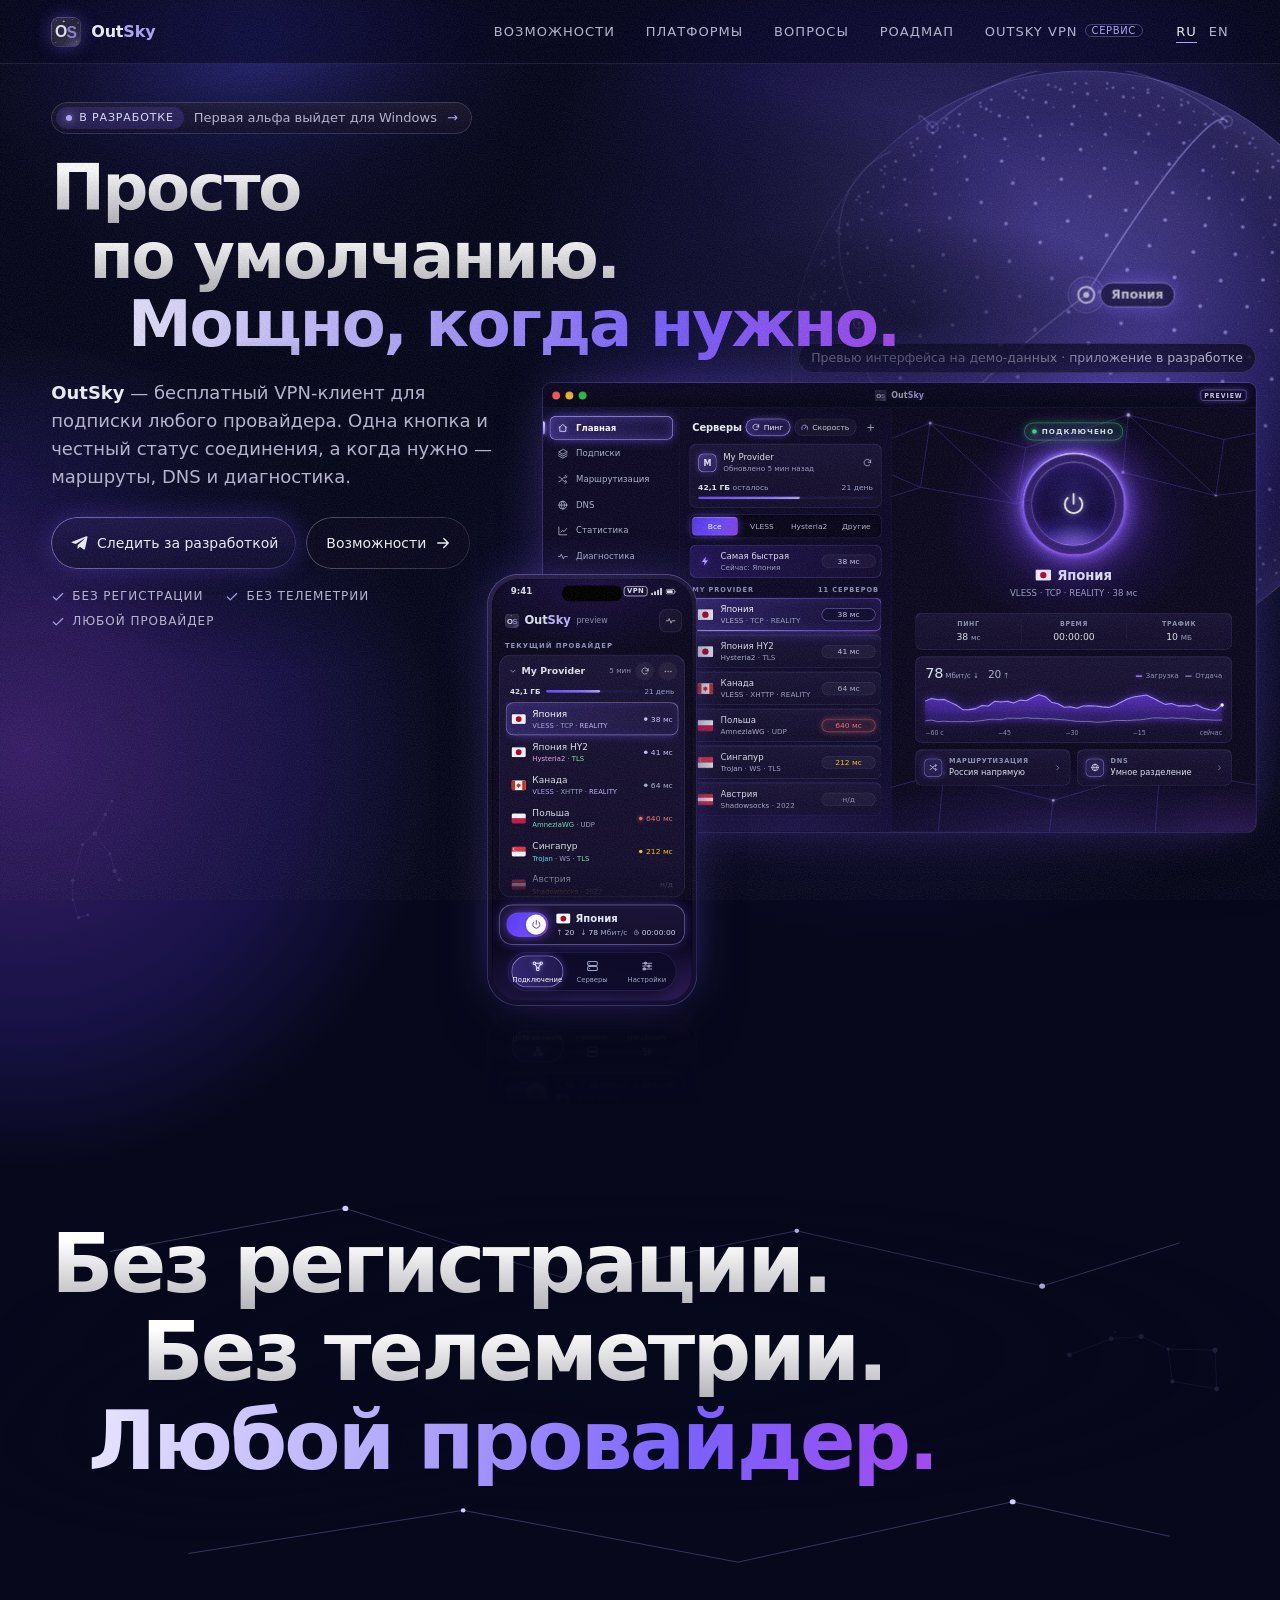
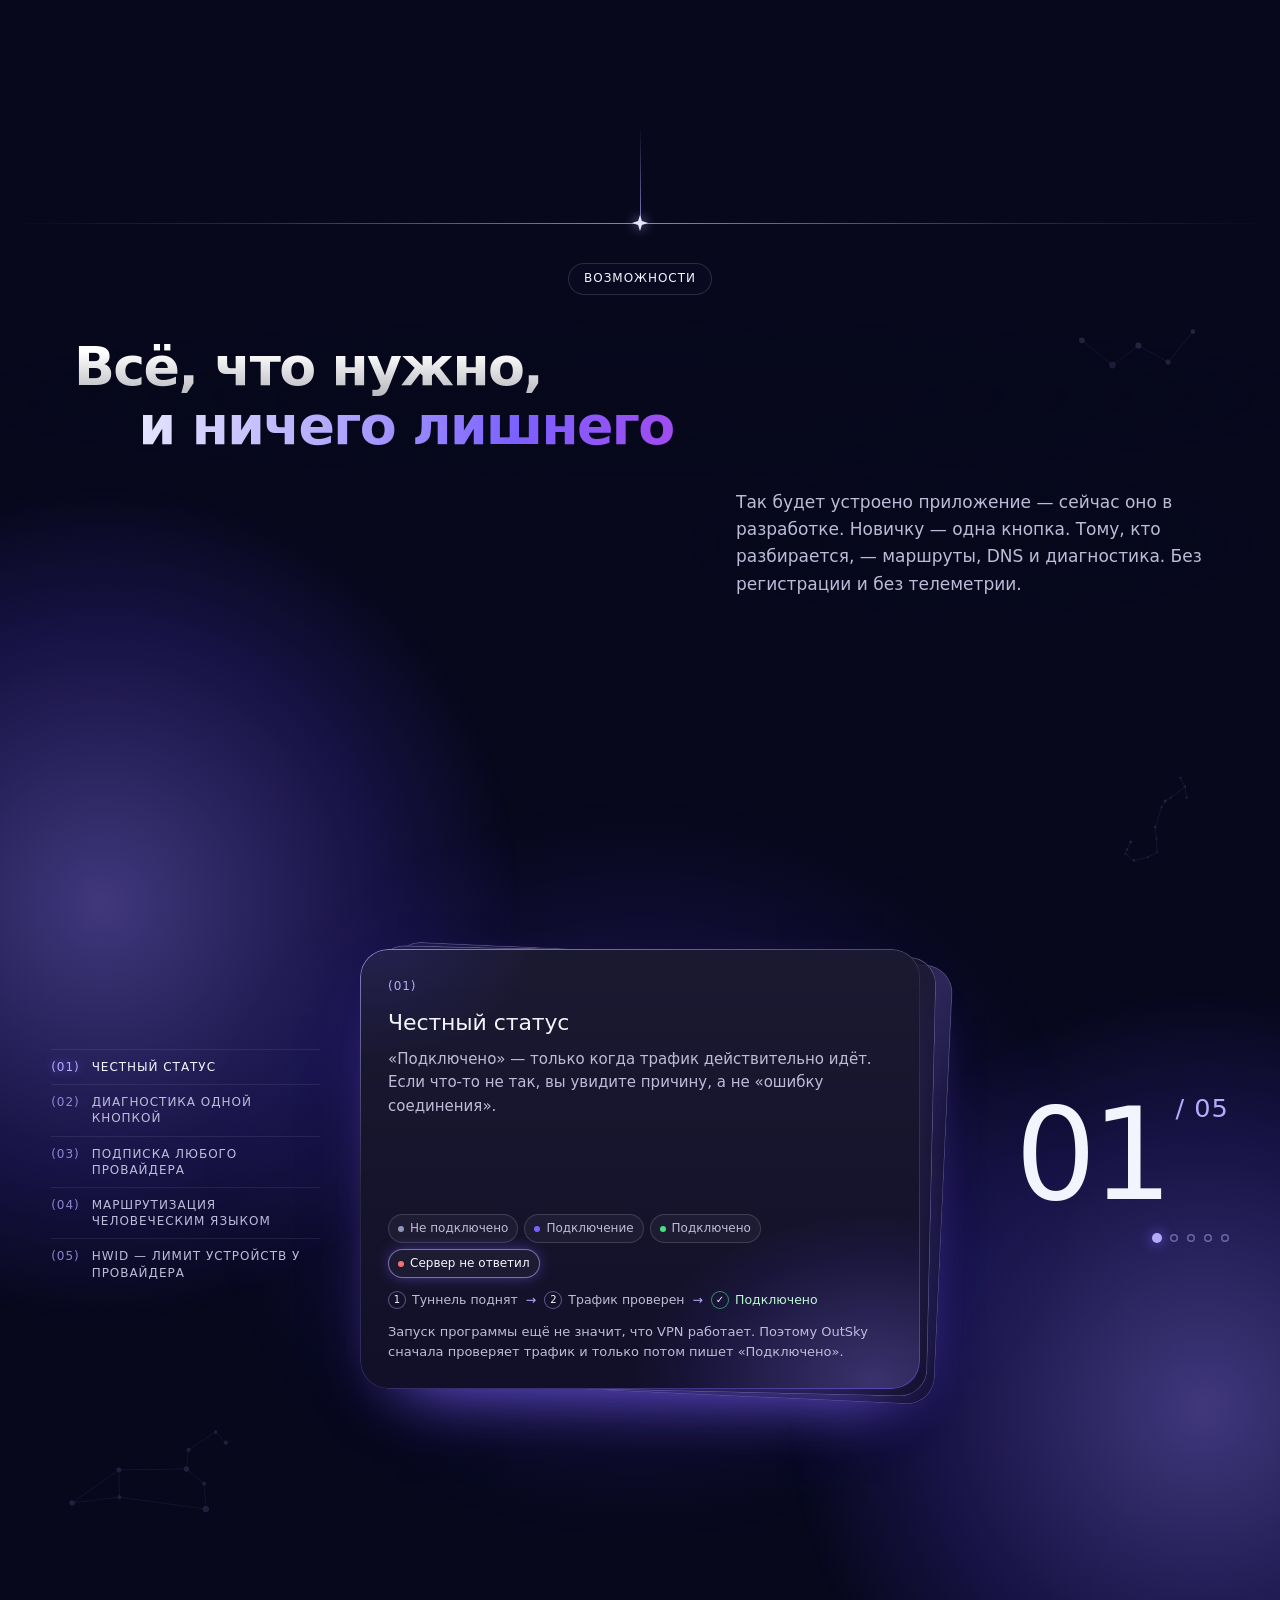
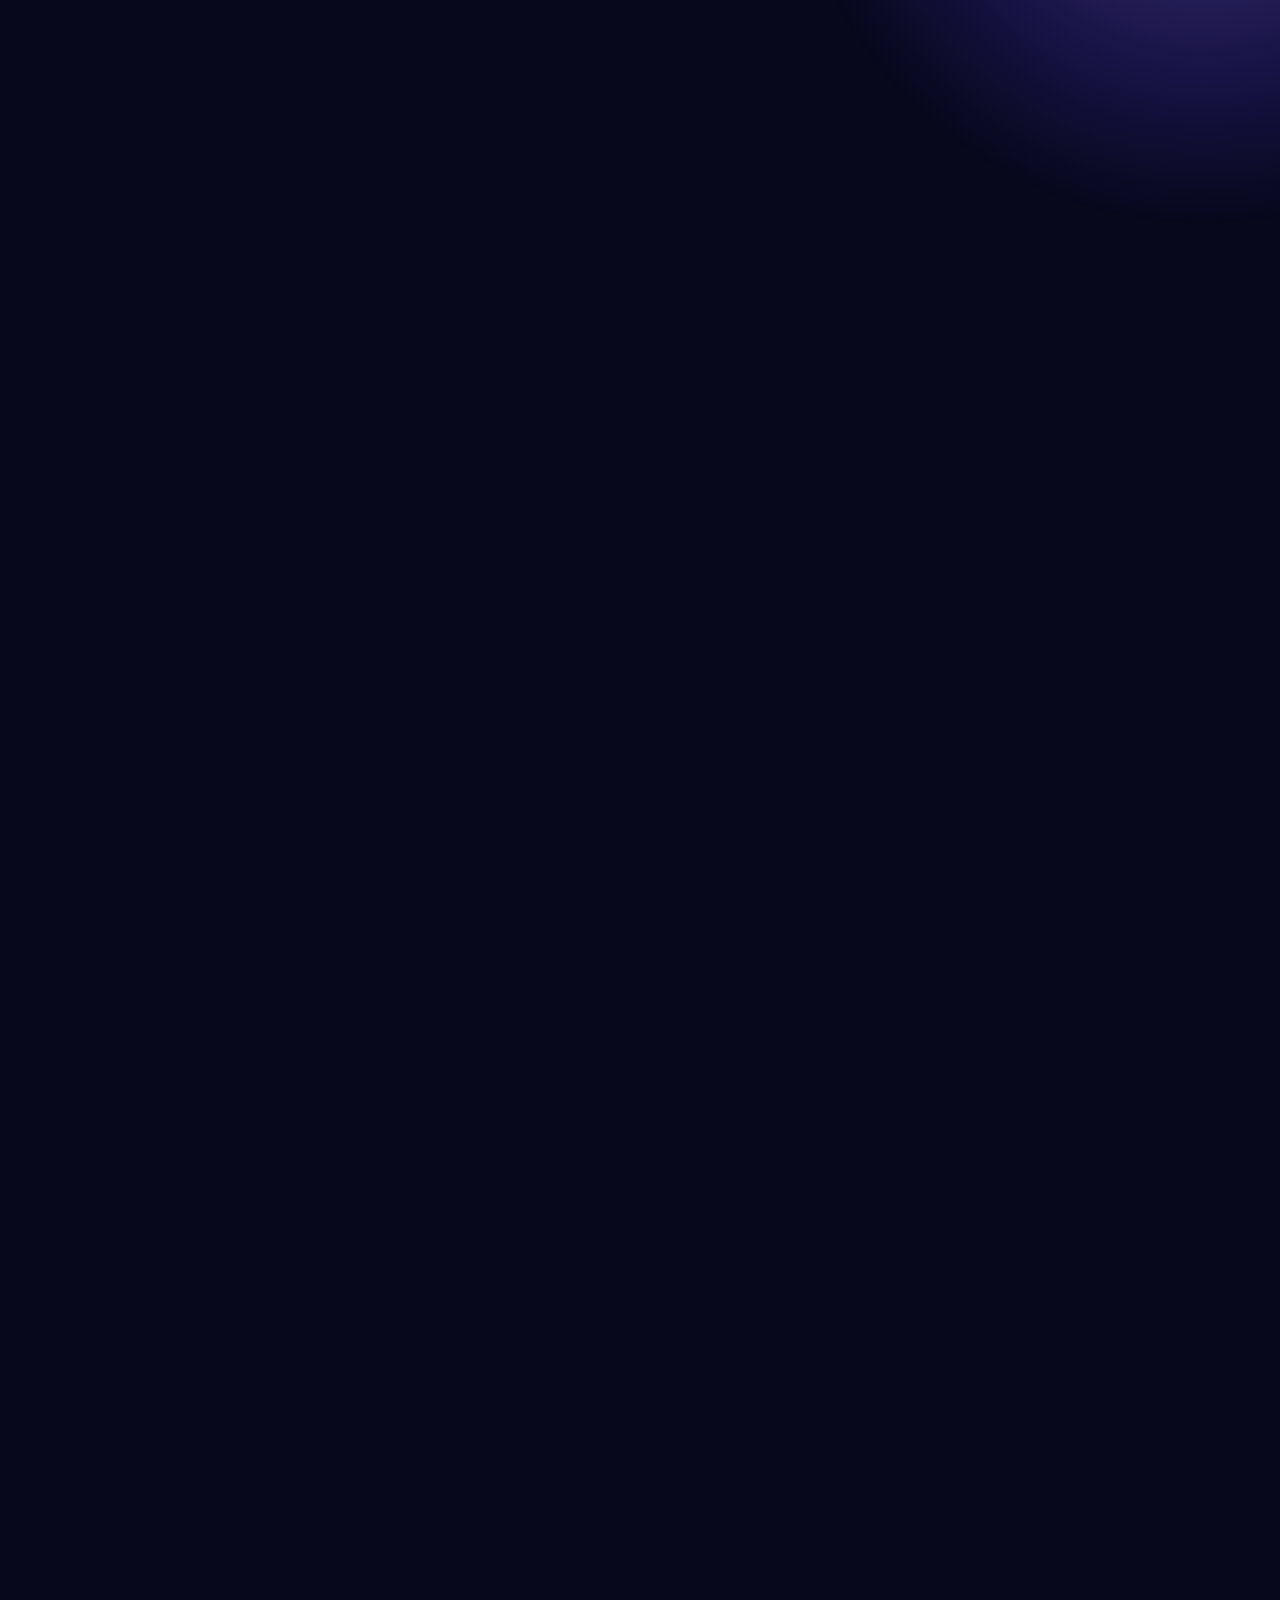
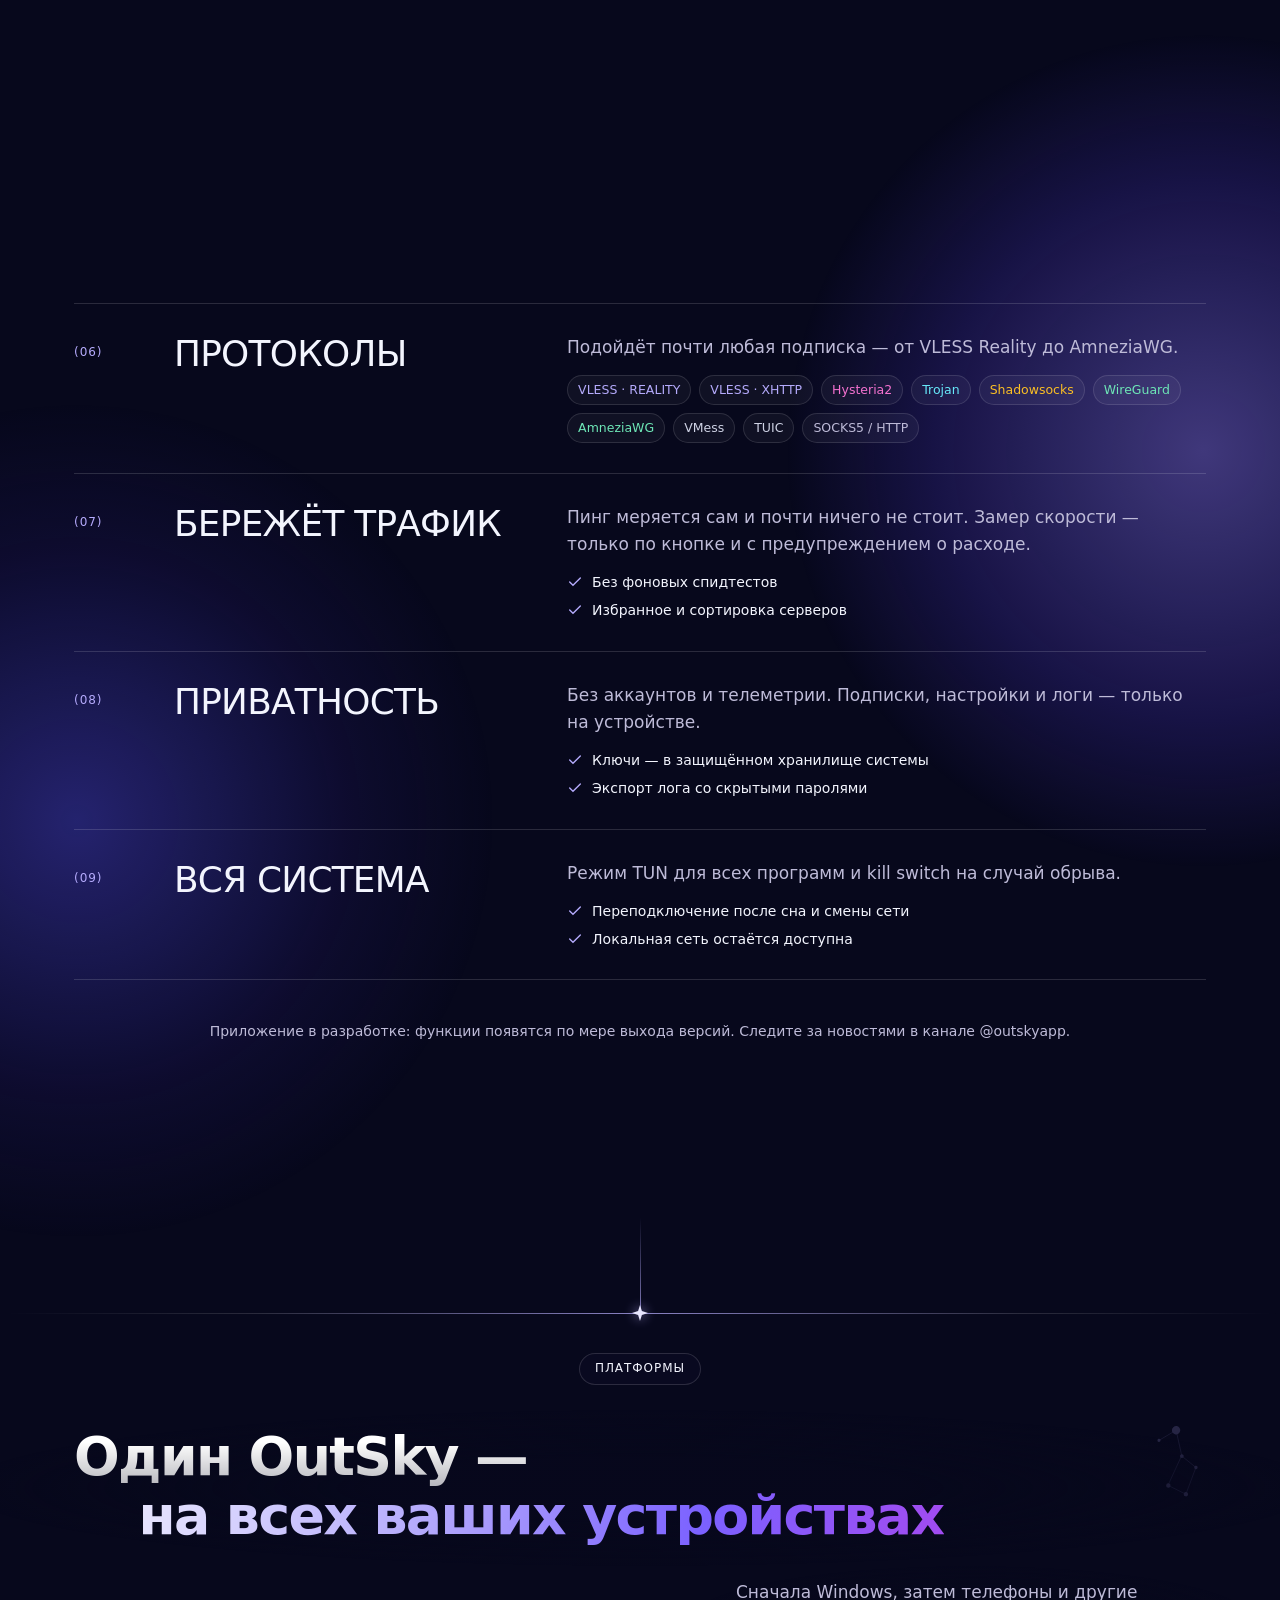
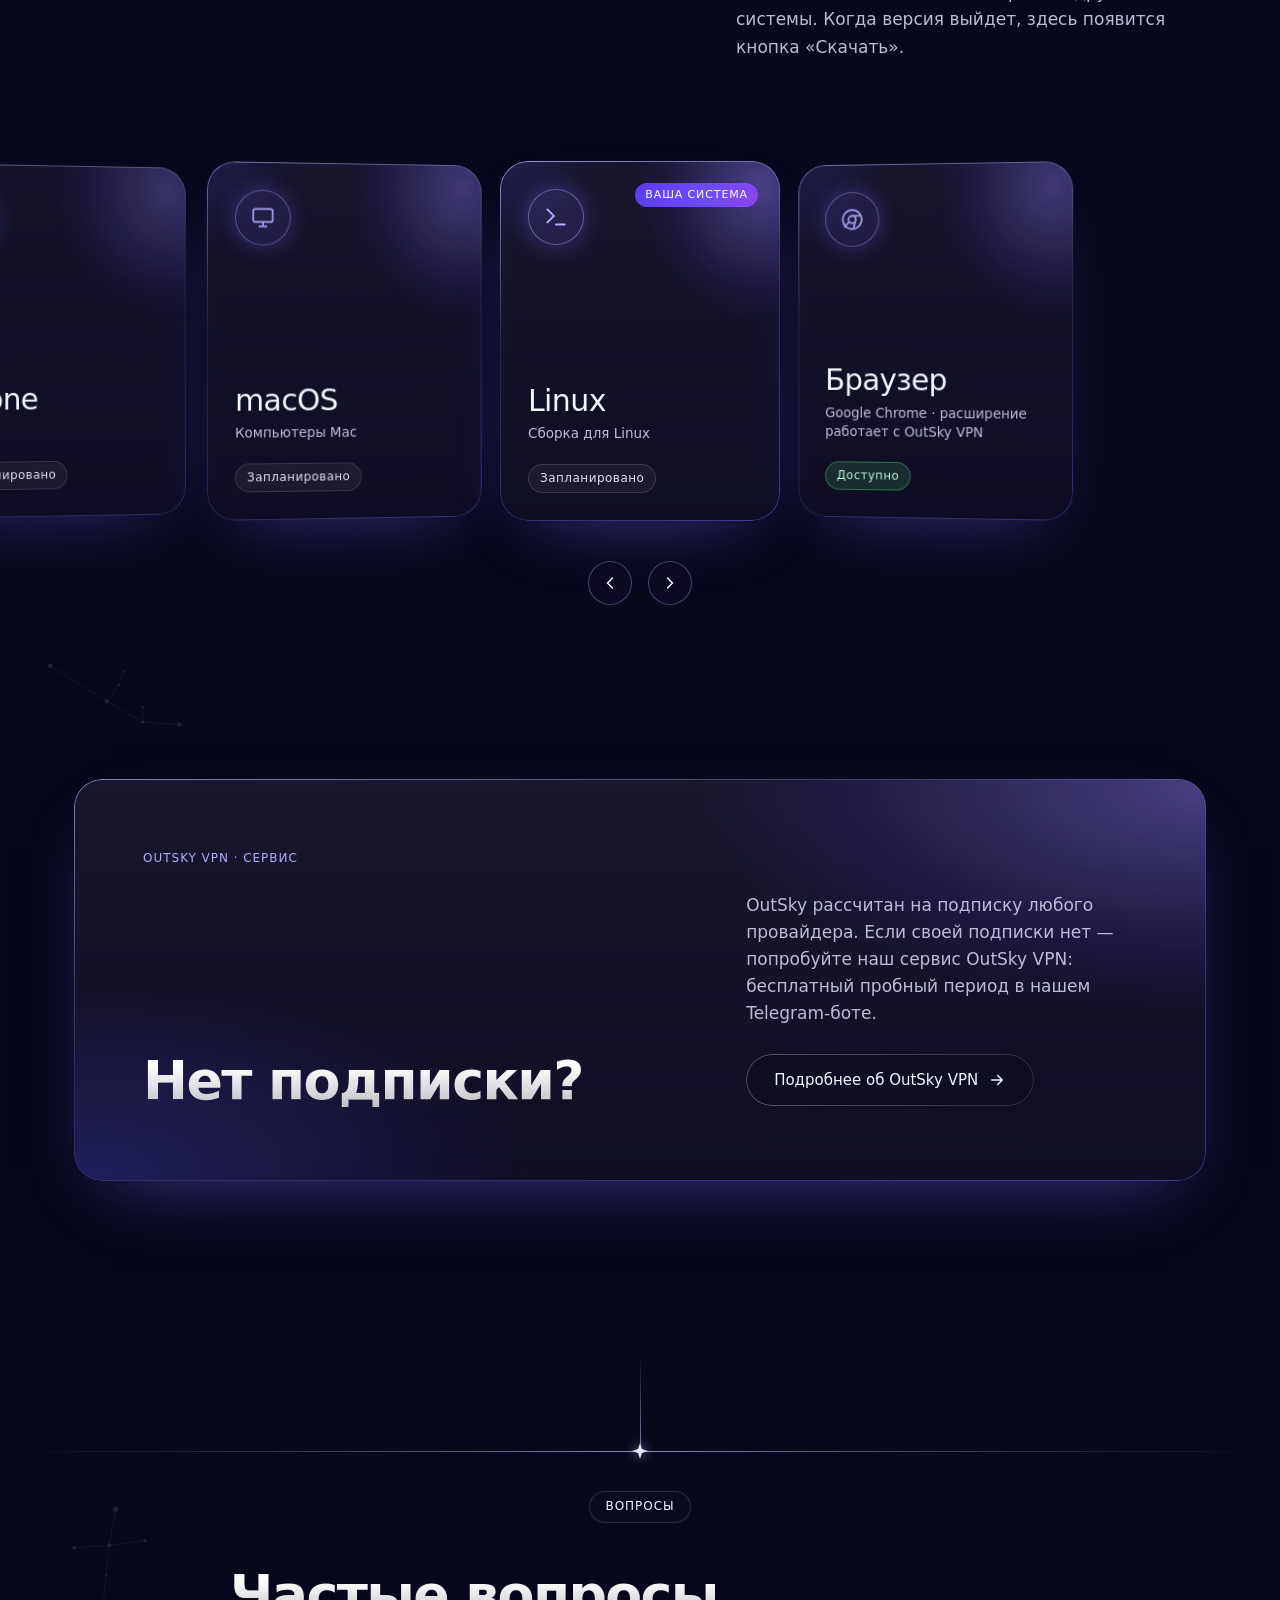
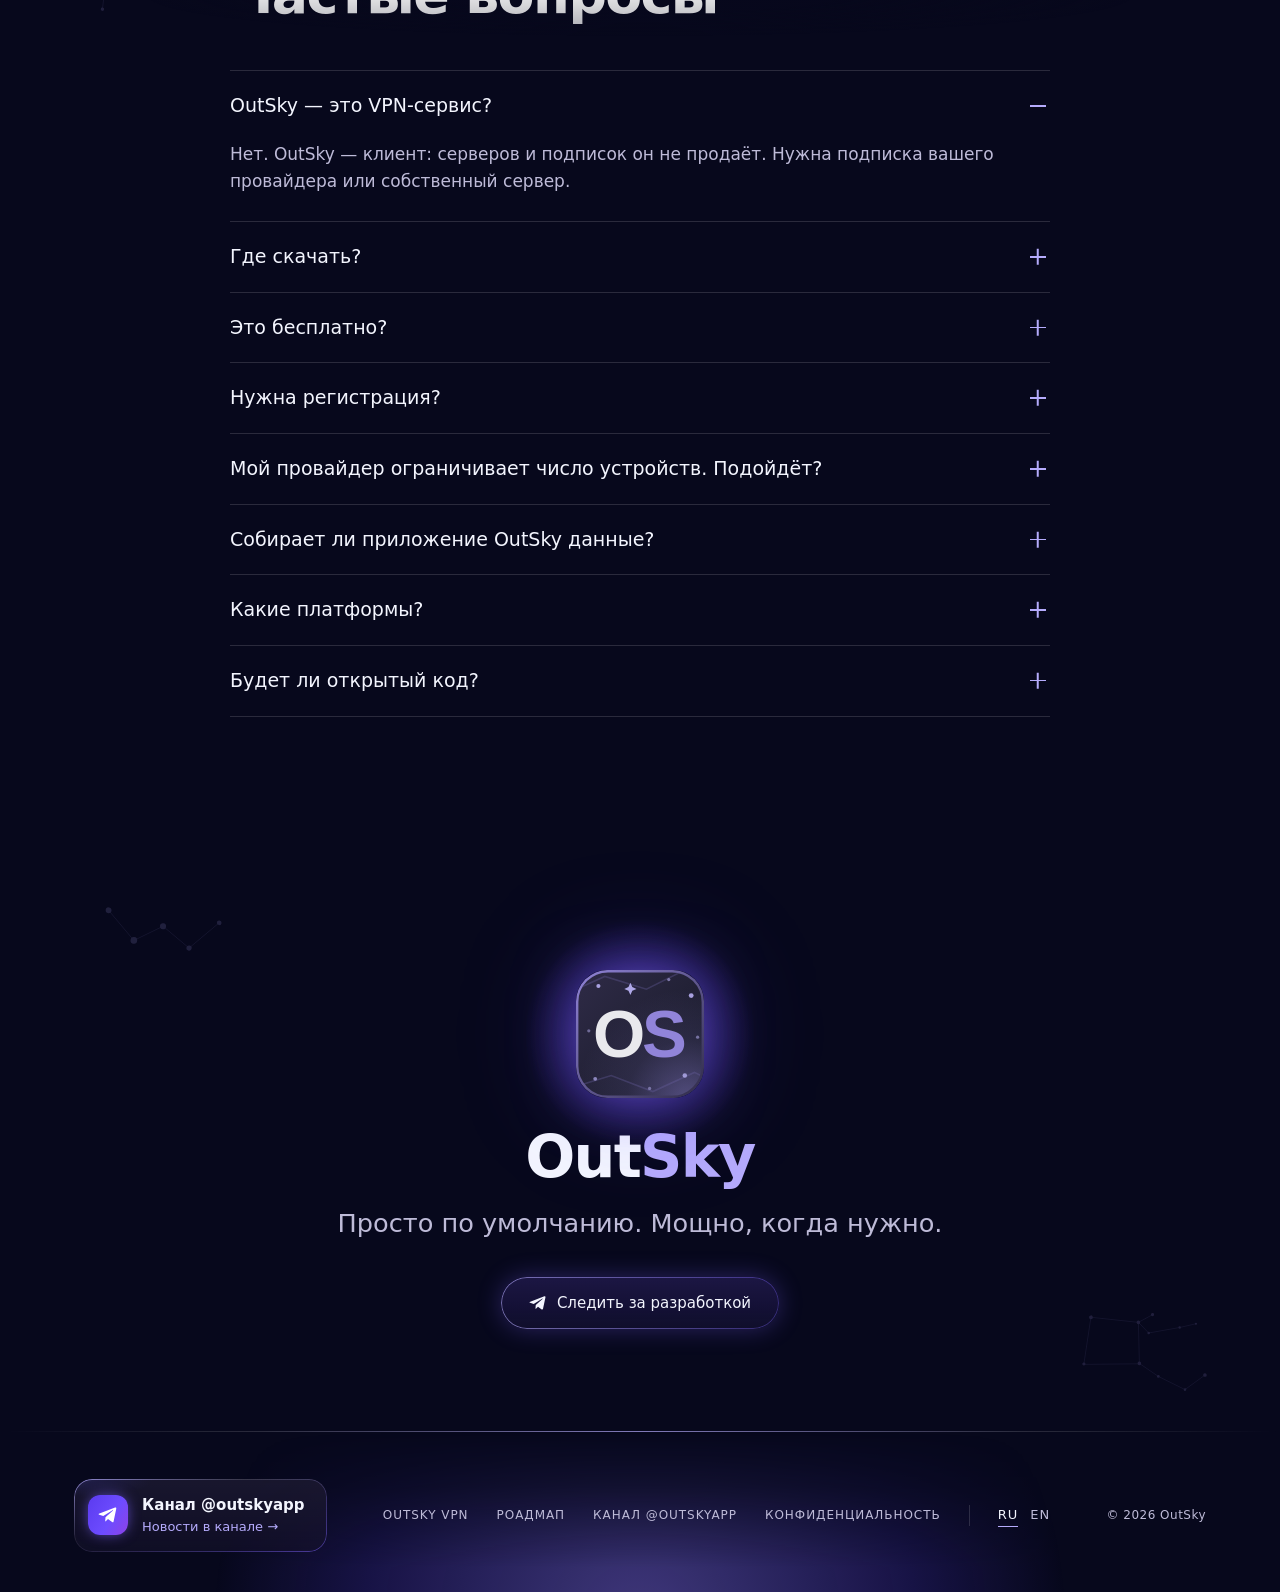
==== commit dbb0c993: "Главная: правки по замечаниям проверок - Макет приложения: телефон-зеркало не ловит фокус и скрыт от" ====
--- a/index.html
+++ b/index.html
@@ -103,7 +103,7 @@
   </div>
   <div class="osw-body">
 
-    <nav class="osw-rail" aria-label="Разделы приложения">
+    <div class="osw-rail" role="group" aria-label="Разделы приложения">
       <div class="osw-navs">
         <span class="osw-nav on" data-k="home" title="Главная"><svg viewBox="0 0 24 24" fill="none" stroke="currentColor" stroke-width="1.7" stroke-linecap="round" stroke-linejoin="round"><path d="M4.5 11.5 12 5l7.5 6.5M6 10v9h12v-9"/></svg><span class="t">Главная</span></span>
         <span class="osw-nav" data-k="subs" title="Подписки"><svg viewBox="0 0 24 24" fill="none" stroke="currentColor" stroke-width="1.7" stroke-linecap="round" stroke-linejoin="round"><path d="M12 4 3.5 8.5 12 13l8.5-4.5z"/><path d="M3.5 12.5 12 17l8.5-4.5"/><path d="M3.5 16.5 12 21l8.5-4.5"/></svg><span class="t">Подписки</span></span>
@@ -120,12 +120,12 @@
         <span data-m="1" role="radio" tabindex="0" aria-checked="false" title="Туннель (TUN): весь трафик устройства"><svg viewBox="0 0 24 24" fill="none" stroke="currentColor" stroke-width="2" stroke-linecap="round" stroke-linejoin="round"><path d="M3.5 20v-8a8.5 8.5 0 0 1 17 0v8"/><path d="M8 20v-7a4 4 0 0 1 8 0v7"/><path d="M2.5 20h19"/></svg><span class="t">Туннель</span></span>
       </div>
       <span class="osw-nav osw-fold" role="button" tabindex="0" data-act="fold" aria-expanded="true" title="Свернуть меню"><svg viewBox="0 0 24 24" fill="none" stroke="currentColor" stroke-width="1.7" stroke-linecap="round" stroke-linejoin="round"><rect x="3.5" y="4.5" width="17" height="15" rx="3"/><path d="M9.5 4.5v15M15.5 10l-2 2 2 2"/></svg><span class="t">Свернуть</span></span>
-    </nav>
-
-    <aside class="osw-side" aria-label="Серверы">
-      <div class="osw-h"><h3>Серверы</h3>
+    </div>
+
+    <div class="osw-side" role="group" aria-label="Серверы">
+      <div class="osw-h"><span class="osw-ht">Серверы</span>
         <span class="osw-tool on" role="button" tabindex="0" data-act="reping" aria-pressed="true" title="Показать и перепроверить пинг всех серверов"><svg viewBox="0 0 24 24" fill="none" stroke="currentColor" stroke-width="2.2" stroke-linecap="round" stroke-linejoin="round"><path d="M20 11a8 8 0 1 0-2.3 5.3"/><path d="M20 4v6h-6"/></svg><span>Пинг</span></span>
-        <span class="osw-tool" role="button" tabindex="0" data-act="speed" aria-haspopup="dialog" title="Тест скорости всех серверов — в таблетках появится скорость"><svg viewBox="0 0 24 24" fill="none" stroke="currentColor" stroke-width="2.2" stroke-linecap="round" stroke-linejoin="round"><path d="M4.5 17.5a8.5 8.5 0 1 1 15 0"/><path d="M12 14.5 16 9"/><circle cx="12" cy="14.5" r="1.3" fill="currentColor" stroke="none"/></svg><span id="oswSpeedLbl">Скорость</span></span>
+        <span class="osw-tool" role="button" tabindex="0" data-act="speed" aria-haspopup="dialog" title="Тест скорости всех серверов — скорость появится рядом с каждым сервером"><svg viewBox="0 0 24 24" fill="none" stroke="currentColor" stroke-width="2.2" stroke-linecap="round" stroke-linejoin="round"><path d="M4.5 17.5a8.5 8.5 0 1 1 15 0"/><path d="M12 14.5 16 9"/><circle cx="12" cy="14.5" r="1.3" fill="currentColor" stroke="none"/></svg><span id="oswSpeedLbl">Скорость</span></span>
         <span class="osw-ib" role="button" tabindex="0" aria-label="Добавить подписку" title="Добавить подписку"><svg viewBox="0 0 24 24" fill="none" stroke="currentColor" stroke-width="2" stroke-linecap="round"><path d="M12 5v14M5 12h14"/></svg></span>
       </div>
       <!-- тест скорости тратит трафик подписки — сначала спрашиваем -->
@@ -157,9 +157,9 @@
           <div class="osw-row"><span class="osw-fl"><svg viewBox="0 0 30 20"><rect width="30" height="20" fill="#74acdf"/><rect y="6.67" width="30" height="6.67" fill="#fff"/><circle cx="15" cy="10" r="2" fill="#f6b40e"/></svg></span><div class="osw-g"><b>Аргентина</b><small><i>Shadowsocks</i> · 2022</small></div><span class="osw-ping q3">233 мс</span></div>
         </div>
       </div>
-    </aside>
-
-    <section class="osw-home" aria-label="Подключение">
+    </div>
+
+    <div class="osw-home" role="group" aria-label="Подключение">
       <svg class="osw-net" viewBox="0 0 640 620" preserveAspectRatio="xMidYMid slice" aria-hidden="true">
         <g class="l">
           <path vector-effect="non-scaling-stroke" d="M-10 70 L110 22 L250 58 L400 10 L540 46 L650 24"/>
@@ -212,7 +212,7 @@
         <div class="osw-card" role="button" tabindex="0" data-k="dns"><span class="ci"><svg viewBox="0 0 24 24" fill="none" stroke="currentColor" stroke-width="1.8" stroke-linecap="round" stroke-linejoin="round"><circle cx="12" cy="12" r="8"/><path d="M4 12h16M12 4c-4.5 4.5-4.5 11.5 0 16M12 4c4.5 4.5 4.5 11.5 0 16"/></svg></span>
           <div class="osw-g"><small>DNS</small><b>Умное разделение</b></div><span class="chev"><svg viewBox="0 0 24 24" fill="none" stroke="currentColor" stroke-width="2.2" stroke-linecap="round" stroke-linejoin="round"><path d="M9 6l6 6-6 6"/></svg></span></div>
       </div>
-    </section>
+    </div>
   </div>
 </div>
 <!-- ===== /окно ===== -->
@@ -255,11 +255,11 @@
         <span class="osp-cs"><span>↑ <b class="osp-up">23</b></span><span>↓ <b class="osp-dn">84</b> Мбит/с</span><span><svg viewBox="0 0 24 24" fill="none" stroke="currentColor" stroke-width="2.2" stroke-linecap="round"><circle cx="12" cy="13" r="8"/><path d="M12 9v4l2.5 2M10 2.5h4"/></svg><b class="osp-tm">00:42:17</b></span></span></span>
     </div>
 
-    <nav class="osp-tabs" aria-label="Разделы приложения">
+    <div class="osp-tabs" role="group" aria-label="Разделы приложения">
       <span class="osp-tab on"><svg viewBox="0 0 24 24" fill="none" stroke="currentColor" stroke-width="1.8" stroke-linecap="round" stroke-linejoin="round"><circle cx="6" cy="7" r="2.2"/><circle cx="18" cy="7" r="2.2"/><circle cx="12" cy="17.5" r="2.4"/><path d="M8.2 7h7.6M7.2 9l3.7 6.6M16.8 9l-3.7 6.6"/></svg>Подключение</span>
       <span class="osp-tab"><svg viewBox="0 0 24 24" fill="none" stroke="currentColor" stroke-width="1.8" stroke-linecap="round" stroke-linejoin="round"><rect x="3.5" y="4" width="17" height="7" rx="2"/><rect x="3.5" y="13" width="17" height="7" rx="2"/><path d="M7 7.5h.01M7 16.5h.01"/></svg>Серверы</span>
       <span class="osp-tab"><svg viewBox="0 0 24 24" fill="none" stroke="currentColor" stroke-width="1.8" stroke-linecap="round"><path d="M4 7h16M4 12h16M4 17h16"/><circle cx="9" cy="7" r="1.9" fill="currentColor"/><circle cx="15" cy="12" r="1.9" fill="currentColor"/><circle cx="7" cy="17" r="1.9" fill="currentColor"/></svg>Настройки</span>
-    </nav>
+    </div>
   </div>
 </div>
 <!-- ===== /телефон ===== -->
@@ -385,7 +385,7 @@
       <span class="ix">(06)</span>
       <h3>Протоколы</h3>
       <div class="row-b"><p>Подойдёт почти любая подписка — от VLESS Reality до AmneziaWG.</p>
-        <div class="protos"><span style="color:#b5abfc">VLESS · REALITY</span><span style="color:#b5abfc">VLESS · xHTTP</span><span style="color:#f472d0">Hysteria2</span><span style="color:#67e8f9">Trojan</span><span style="color:#fbbf24">Shadowsocks</span><span style="color:#6ee7b7">WireGuard</span><span style="color:#6ee7b7">AmneziaWG</span><span style="color:#cfd3e5">VMess</span><span style="color:#cfd3e5">TUIC</span><span style="color:#bebbd8">SOCKS5 / HTTP</span></div></div>
+        <div class="protos"><span style="color:#b5abfc">VLESS · REALITY</span><span style="color:#b5abfc">VLESS · XHTTP</span><span style="color:#f472d0">Hysteria2</span><span style="color:#67e8f9">Trojan</span><span style="color:#fbbf24">Shadowsocks</span><span style="color:#6ee7b7">WireGuard</span><span style="color:#6ee7b7">AmneziaWG</span><span style="color:#cfd3e5">VMess</span><span style="color:#cfd3e5">TUIC</span><span style="color:#bebbd8">SOCKS5 / HTTP</span></div></div>
     </article>
     <article class="row rv dim" style="--i:1">
       <span class="ix">(07)</span>
@@ -425,11 +425,11 @@
          Клик по карточке — ряд едет к ней; клик по центральной со ссылкой — переход (fx-home.js) -->
     <button class="gal-b prev" type="button" tabindex="-1" aria-hidden="true"><svg viewBox="0 0 24 24" fill="none" stroke="currentColor" stroke-width="1.8" stroke-linecap="round" stroke-linejoin="round"><path d="M15 6l-6 6 6 6"/></svg></button>
     <ul class="gal-row" aria-label="Платформы">
-      <li class="plc pane" data-os="windows" tabindex="0"><span class="pi"><svg viewBox="0 0 24 24" fill="currentColor" aria-hidden="true"><path d="M3 5.5 10 4.5v7H3zM11 4.4 21 3v8.5H11zM3 12.5h7v7l-7-1zM11 12.5h10V21l-10-1.4z"/></svg></span><b>Windows</b><small>Выйдет первой</small><span class="st dev">В разработке</span></li>
-      <li class="plc pane" data-os="android" tabindex="0"><span class="pi"><svg viewBox="0 0 24 24" fill="currentColor" aria-hidden="true"><path d="M7 9h10v8a1 1 0 0 1-1 1h-1v3h-2v-3h-2v3H9v-3H8a1 1 0 0 1-1-1zM4 9h2v6H4zm14 0h2v6h-2zM8 8a4 4 0 0 1 8 0z"/></svg></span><b>Android</b><small>Телефоны</small><span class="st plan">Запланировано</span></li>
-      <li class="plc pane" data-os="ios" tabindex="0"><span class="pi"><svg viewBox="0 0 24 24" fill="currentColor" aria-hidden="true"><path d="M16.4 12.6c0-2.4 2-3.6 2.1-3.7-1.2-1.7-3-1.9-3.6-1.9-1.5-.2-3 .9-3.8.9-.8 0-2-.9-3.3-.9-1.7 0-3.2 1-4.1 2.5-1.8 3-.5 7.5 1.2 10 .8 1.2 1.8 2.6 3.1 2.5 1.2 0 1.7-.8 3.2-.8s1.9.8 3.2.8c1.3 0 2.2-1.2 3-2.4.9-1.4 1.3-2.7 1.3-2.8 0 0-2.4-.9-2.4-3.6zM14 5.4c.7-.8 1.1-1.9 1-3-1 0-2.1.7-2.8 1.5-.6.7-1.2 1.8-1 2.9 1.1.1 2.1-.6 2.8-1.4z"/></svg></span><b>iPhone</b><small>iOS</small><span class="st plan">Запланировано</span></li>
-      <li class="plc pane" data-os="mac" tabindex="0"><span class="pi"><svg viewBox="0 0 24 24" fill="none" stroke="currentColor" stroke-width="1.8" aria-hidden="true"><rect x="3" y="4" width="18" height="12" rx="2"/><path d="M8 20h8M12 16v4"/></svg></span><b>macOS</b><small>Компьютеры Mac</small><span class="st plan">Запланировано</span></li>
-      <li class="plc pane" data-os="linux" tabindex="0"><span class="pi"><svg viewBox="0 0 24 24" fill="none" stroke="currentColor" stroke-width="1.8" stroke-linecap="round" aria-hidden="true"><path d="M4 17l6-6-6-6M12 19h8"/></svg></span><b>Linux</b><small>Сборка для Linux</small><span class="st plan">Запланировано</span></li>
+      <li data-os="windows"><div class="plc pane" tabindex="0" role="group" aria-labelledby="pl-windows" aria-describedby="pl-windows-n pl-windows-s"><span class="pi"><svg viewBox="0 0 24 24" fill="currentColor" aria-hidden="true"><path d="M3 5.5 10 4.5v7H3zM11 4.4 21 3v8.5H11zM3 12.5h7v7l-7-1zM11 12.5h10V21l-10-1.4z"/></svg></span><b id="pl-windows">Windows</b><small id="pl-windows-n">Выйдет первой</small><span class="st dev" id="pl-windows-s">В разработке</span></div></li>
+      <li data-os="android"><div class="plc pane" tabindex="0" role="group" aria-labelledby="pl-android" aria-describedby="pl-android-n pl-android-s"><span class="pi"><svg viewBox="0 0 24 24" fill="currentColor" aria-hidden="true"><path d="M7 9h10v8a1 1 0 0 1-1 1h-1v3h-2v-3h-2v3H9v-3H8a1 1 0 0 1-1-1zM4 9h2v6H4zm14 0h2v6h-2zM8 8a4 4 0 0 1 8 0z"/></svg></span><b id="pl-android">Android</b><small id="pl-android-n">Телефоны</small><span class="st plan" id="pl-android-s">Запланировано</span></div></li>
+      <li data-os="ios"><div class="plc pane" tabindex="0" role="group" aria-labelledby="pl-ios" aria-describedby="pl-ios-n pl-ios-s"><span class="pi"><svg viewBox="0 0 24 24" fill="currentColor" aria-hidden="true"><path d="M16.4 12.6c0-2.4 2-3.6 2.1-3.7-1.2-1.7-3-1.9-3.6-1.9-1.5-.2-3 .9-3.8.9-.8 0-2-.9-3.3-.9-1.7 0-3.2 1-4.1 2.5-1.8 3-.5 7.5 1.2 10 .8 1.2 1.8 2.6 3.1 2.5 1.2 0 1.7-.8 3.2-.8s1.9.8 3.2.8c1.3 0 2.2-1.2 3-2.4.9-1.4 1.3-2.7 1.3-2.8 0 0-2.4-.9-2.4-3.6zM14 5.4c.7-.8 1.1-1.9 1-3-1 0-2.1.7-2.8 1.5-.6.7-1.2 1.8-1 2.9 1.1.1 2.1-.6 2.8-1.4z"/></svg></span><b id="pl-ios">iPhone</b><small id="pl-ios-n">iOS</small><span class="st plan" id="pl-ios-s">Запланировано</span></div></li>
+      <li data-os="mac"><div class="plc pane" tabindex="0" role="group" aria-labelledby="pl-mac" aria-describedby="pl-mac-n pl-mac-s"><span class="pi"><svg viewBox="0 0 24 24" fill="none" stroke="currentColor" stroke-width="1.8" aria-hidden="true"><rect x="3" y="4" width="18" height="12" rx="2"/><path d="M8 20h8M12 16v4"/></svg></span><b id="pl-mac">macOS</b><small id="pl-mac-n">Компьютеры Mac</small><span class="st plan" id="pl-mac-s">Запланировано</span></div></li>
+      <li data-os="linux"><div class="plc pane" tabindex="0" role="group" aria-labelledby="pl-linux" aria-describedby="pl-linux-n pl-linux-s"><span class="pi"><svg viewBox="0 0 24 24" fill="none" stroke="currentColor" stroke-width="1.8" stroke-linecap="round" aria-hidden="true"><path d="M4 17l6-6-6-6M12 19h8"/></svg></span><b id="pl-linux">Linux</b><small id="pl-linux-n">Сборка для Linux</small><span class="st plan" id="pl-linux-s">Запланировано</span></div></li>
       <li class="plc-li" data-os="browser"><a class="plc pane" href="/vpn/guide/#chrome"><span class="pi"><svg viewBox="0 0 24 24" fill="none" stroke="currentColor" stroke-width="1.8" aria-hidden="true"><circle cx="12" cy="12" r="9"/><circle cx="12" cy="12" r="3.5"/><path d="M12 8.5h8.5M9 14l-4.3 5.6M15 14l-1.8 6.6"/></svg></span><b>Браузер</b><small>Google Chrome · расширение работает с OutSky VPN</small><span class="st av">Доступно</span></a></li>
     </ul>
     <button class="gal-b next" type="button" tabindex="-1" aria-hidden="true"><svg viewBox="0 0 24 24" fill="none" stroke="currentColor" stroke-width="1.8" stroke-linecap="round" stroke-linejoin="round"><path d="M9 6l6 6-6 6"/></svg></button>
--- a/assets/css/app-ui.css
+++ b/assets/css/app-ui.css
@@ -92,7 +92,7 @@
 .osw-side{position:relative; display:flex; flex-direction:column; gap:10px; padding:14px; border-right:1px solid var(--div); min-height:0;
   background:radial-gradient(90% 30% at 50% 104%,rgb(123 97 255/.12),transparent 70%),linear-gradient(180deg,transparent 48%,rgb(91 59 239/.08)),var(--side)}
 .osw-h{display:flex; align-items:center; gap:6px; padding:0 2px 0 4px; min-height:30px}
-.osw-h h3{margin:0; flex:1; font-size:15px; font-weight:600; letter-spacing:-.005em}
+.osw-h .osw-ht{margin:0; flex:1; font-size:15px; font-weight:600; letter-spacing:-.005em}
 .osw-ib{width:30px; height:30px; display:grid; place-items:center; border-radius:8px; color:var(--n400); transition:background .15s, color .15s}
 .osw-ib:hover{background:var(--n900); color:var(--n200)}
 .osw-ib svg{width:15px; height:15px}
--- a/assets/css/home.css
+++ b/assets/css/home.css
@@ -132,7 +132,7 @@
   -webkit-mask:var(--mask-ring); -webkit-mask-composite:xor; mask:var(--mask-ring); mask-composite:exclude}
 
 /* пилюли и комета */
-.pill{--pl:28px; position:relative; isolation:isolate; display:inline-flex; align-items:center; gap:10px; min-height:52px; padding:0 28px 0 var(--pl);
+.pill{--pl:var(--pl0,28px); position:relative; isolation:isolate; display:inline-flex; align-items:center; gap:10px; min-height:52px; padding:0 28px 0 var(--pl);
   border-radius:var(--r-pill); color:var(--text); text-decoration:none; font-size:15px; font-weight:500; line-height:1.2; background:rgb(13 11 36/.55);
   transition:transform var(--d-xs) var(--e-out),padding var(--d-l) var(--e-out),box-shadow var(--d-m) var(--e-out)}
 .pill>svg{width:18px; height:18px; flex-shrink:0}
@@ -150,7 +150,7 @@
 @media (hover:hover) and (pointer:fine){
   .pill:hover .comet{opacity:1; animation:none}
   .pill-main:hover{box-shadow:0 0 32px rgb(123 97 255/.42)}
-  .pill-line:hover{--pl:40px}
+  .pill-line:hover{--pl:calc(var(--pl0,28px) + 12px)}
   .pill-line:hover .arr{transform:translateX(4px)}
 }
 .pill:focus-visible .comet{opacity:1; animation:none}
@@ -280,12 +280,18 @@
   .hero-bot{grid-row:2; grid-column:1; align-self:start; max-width:min(calc(var(--wl) - 48px),560px)}
   .lead{max-width:none}
   .hero .pill{padding-right:24px}
+  /* кнопки — в одну строку: колонка у окна бывает уже 470px (1240–1300, 1360–1380, 1400+ при высоте ≥820) — тогда русские
+     пилюли (подписи длиннее английских) компактнее; с наведением «Возможности» шире на 12px — без переноса */
+  .hero .ctas{flex-wrap:nowrap; gap:10px; container-type:inline-size}
+  .hero .ctas>.pill{flex-shrink:0; white-space:nowrap}
+  @container (max-width:470px){ .hero:lang(ru) .pill{--pl0:20px; padding-right:18px; gap:8px; font-size:14px} }
   .stage{grid-row:2; grid-column:1; height:calc(280px * var(--k) + 600px * var(--pk) + 20px)}   /* без z-index: слой подписей должен подняться над текстом */
   .w-box{position:absolute; left:var(--wl); top:4px; z-index:1}
   .p-box{position:absolute; left:calc(var(--wl) - 56px); top:calc(280px * var(--k) + 4px); z-index:2}   /* поверх бокового меню */
   .globe{z-index:0; width:min(46vw,640px); left:calc(var(--wl) + 1080px * var(--k) * .76); top:-14px; translate:-50% -50%}
   .cap{position:absolute; right:calc(24px - var(--hg)); top:-36px}
 }
+@media (min-width:1240px) and (max-width:1359px){ .p-box{top:calc(280px * var(--k) + 10px)} }   /* телефон на 6px ниже: в узкой колонке «Возможности» иначе впритык к его углу */
 @media (min-width:1360px){ .hero-in{--k:.72; --pk:.76} }
 @media (min-width:1400px) and (min-height:820px){ .hero-in{--k:.76; --pk:.8} }
 /* 760–1239: текст сверху, ниже пара */
@@ -419,6 +425,10 @@
 ul.mini{display:grid; gap:8px; margin:0; padding:0; list-style:none}
 ul.mini li{display:flex; align-items:flex-start; gap:9px; font-size:14px; line-height:1.45; color:var(--text)}
 ul.mini svg{width:16px; height:16px; margin-top:2px; color:var(--lav); flex-shrink:0}
+/* (03): список — строками-плашками, как у (02) и (04): внизу карточки цельный блок, а не повисший текст */
+.card ul.mini{gap:6px}
+.card ul.mini li{padding:8px 12px; border-radius:var(--r-sm); font-size:13.5px; background:rgb(255 255 255/.03); box-shadow:inset 0 0 0 1px rgb(255 255 255/.08)}
+.card ul.mini svg{margin-top:1px}
 .rts{display:grid; gap:7px}
 .rt{display:flex; align-items:center; gap:12px; padding:10px 14px; border-radius:var(--r-md); cursor:pointer; background:rgb(255 255 255/.03); box-shadow:inset 0 0 0 1px rgb(255 255 255/.09); transition:box-shadow var(--d-s)}
 .rt>div{flex:1; min-width:0} .rt b{display:block; font-size:14px; font-weight:500} .rt small{display:block; font-size:12.5px; line-height:1.4; color:var(--text-2)}
@@ -459,7 +469,7 @@
 /* --o — доля ухода карточки (0…1), --d — глубина в стопке (0 — верхняя, непрерывна от --p).
    Веер: следующие выглядывают справа-сверху — поворот на --fa за глубину вокруг точки ниже колоды и левее центра
    (край уходит вправо, а не на список). Видны две следующие, третья гаснет к глубине 3. Уход — вверх-влево, −10° */
-html.pin .card{position:absolute; inset:0; background:linear-gradient(rgb(255 255 255/.06),rgb(255 255 255/.02)),rgb(13 11 36/.97);   /* почти непрозрачно */
+html.pin .card{position:absolute; inset:0; background:linear-gradient(rgb(255 255 255/.06),rgb(255 255 255/.02)),rgb(13 11 36);   /* непрозрачно */
   --fd:min(var(--d),3);
   transform:translate(calc(var(--o) * -16%),calc(var(--o) * -130%))
             translate(-30%,120%) rotate(calc(var(--fa) * var(--fd))) translate(30%,-120%)
@@ -502,7 +512,7 @@
 /* < 1100: CSS-стопка (работает и без JS) */
 @media (max-width:1099px){
   .deck{max-width:640px; margin:0 auto; padding:0 var(--gutter)}
-  .card{position:sticky; top:calc(84px + var(--i) * 14px); margin-bottom:28px; min-height:min(62svh,480px); background:linear-gradient(rgb(255 255 255/.06),rgb(255 255 255/.02)),rgb(13 11 36/.95)}
+  .card{position:sticky; top:calc(84px + var(--i) * 14px); margin-bottom:28px; min-height:min(62svh,480px); background:linear-gradient(rgb(255 255 255/.06),rgb(255 255 255/.02)),rgb(13 11 36)}   /* непрозрачно: текст нижней карточки не просвечивает */
 }
 @media (max-width:1099px) and (max-height:640px){ .card{position:relative; top:auto; min-height:0} }
 @media (max-width:420px){ .card{padding:22px 20px} }
@@ -531,16 +541,21 @@
 /* изогнутый ряд (JS, без RM и ?shot) */
 .gal-row.curved{padding-inline:calc(50% - 140px)}   /* любую карточку можно поставить в центр */
 .gal-row:focus-visible{outline-offset:-4px}
-.gal-row>li{flex:0 0 280px; height:360px; scroll-snap-align:center; --d:0; --ad:0;
-  transform:perspective(1200px) translateZ(calc(var(--ad) * -15px)) rotateY(clamp(-7deg,calc(var(--d) * -6deg),7deg)); opacity:max(.7,1 - var(--ad) * .15); cursor:pointer}   /* поворот ≤ ±7°, глубина ≤ −30px, прозрачность ≥ .7 */
+.gal-row>li{flex:0 0 280px; height:360px; scroll-snap-align:center; --d:0; --ad:0; --dim:max(.7,1 - var(--ad) * .15);
+  transform:perspective(1200px) translateZ(calc(var(--ad) * -15px)) rotateY(clamp(-7deg,calc(var(--d) * -6deg),7deg)); cursor:pointer}   /* поворот ≤ ±7°, глубина ≤ −30px */
+/* дальние карточки гаснут (≥ .7) блеском стекла, светом, гранью, тенью и значком; тексты — нет: контраст ≥ 4.5:1 */
+.gal-row .plc{background:linear-gradient(rgb(255 255 255/calc(.06 * var(--dim))),rgb(255 255 255/calc(.02 * var(--dim)))),rgb(13 11 36/.62);
+  box-shadow:inset 0 1px 0 rgb(255 255 255/calc(.08 * var(--dim))),0 28px 70px -38px rgb(123 97 255/calc(.6 * var(--dim)))}
+.gal-row .plc::before,.gal-row .plc::after,.gal-row .plc .pi{opacity:var(--dim)}
+.gal-row .plc::before{transition:none}
 .plc{display:flex; flex-direction:column; gap:8px; height:100%; padding:28px; color:var(--text); text-decoration:none; --gx:86%; --gy:14%; --ga:.42}   /* свет — в углу напротив текста */
 .plc .pi{display:grid; place-items:center; width:56px; height:56px; margin-bottom:auto; border-radius:50%; color:var(--lav); box-shadow:inset 0 0 0 1px rgb(181 171 252/.45),0 0 26px -6px rgb(123 97 255/.75); background:rgb(123 97 255/.14)}
 .plc .pi svg{width:26px; height:26px}
-.plc b{font-size:30px; line-height:1.05; font-weight:300; letter-spacing:-.02em; text-transform:uppercase}
+.plc b{font-size:30px; line-height:1.05; font-weight:300; letter-spacing:-.02em}   /* имена платформ — как пишутся (iPhone, macOS), без капса */
 .plc small{font-size:13.5px; line-height:1.45; color:var(--text-2)}
 .st{align-self:flex-start; margin-top:12px; font-size:12px; font-weight:500; letter-spacing:.04em; padding:5px 12px; border-radius:var(--r-pill); white-space:nowrap}
 .st.dev{color:#E7E5FE; background:rgb(123 97 255/.22); box-shadow:inset 0 0 0 1px rgb(181 171 252/.4)}
-.st.plan{color:var(--text-2); background:rgb(255 255 255/.05); box-shadow:inset 0 0 0 1px rgb(255 255 255/.12)}
+.st.plan{color:#E2E0F2; background:rgb(255 255 255/.05); box-shadow:inset 0 0 0 1px rgb(255 255 255/.12)}   /* светлее --text-2: 12px на наклонённых дальних карточках растрируется мягче */
 .st.av{color:#bbf7d0; background:rgb(74 222 128/.14); box-shadow:inset 0 0 0 1px rgb(74 222 128/.38)}
 /* «Ваша система» (fx-home.js) */
 .plc.me::after{background:linear-gradient(160deg,rgb(181 171 252/.8),rgb(255 255 255/.08) 40%,rgb(123 97 255/.5))}
@@ -630,11 +645,11 @@
 /* RM: без движения и на hover */
 @media (prefers-reduced-motion:reduce){
   .pill,.pill .arr,.tag .ar,.menu-btn i,.tg::after,.faq-list summary::before,.faq-list summary::after,.globe canvas{transition:none}
-  .pill-line:hover{--pl:28px} .pill-line:hover .arr,.tag:hover .ar{transform:none} .pill:active{transform:none}
+  .pill-line:hover{--pl:var(--pl0,28px)} .pill-line:hover .arr,.tag:hover .ar{transform:none} .pill:active{transform:none}
   .tg-card,.tg-card:hover{transform:none; transition:none}
 }
 @media (prefers-reduced-transparency:reduce){
-  .pane,.tag,.cap,.kick{background:#120F2C}
+  .pane,.tag,.cap,.kick,.gal-row .plc{background:#120F2C}
   .hd-frost{background:#0D0B24; backdrop-filter:none; -webkit-backdrop-filter:none}
 }
 @media (prefers-contrast:more){
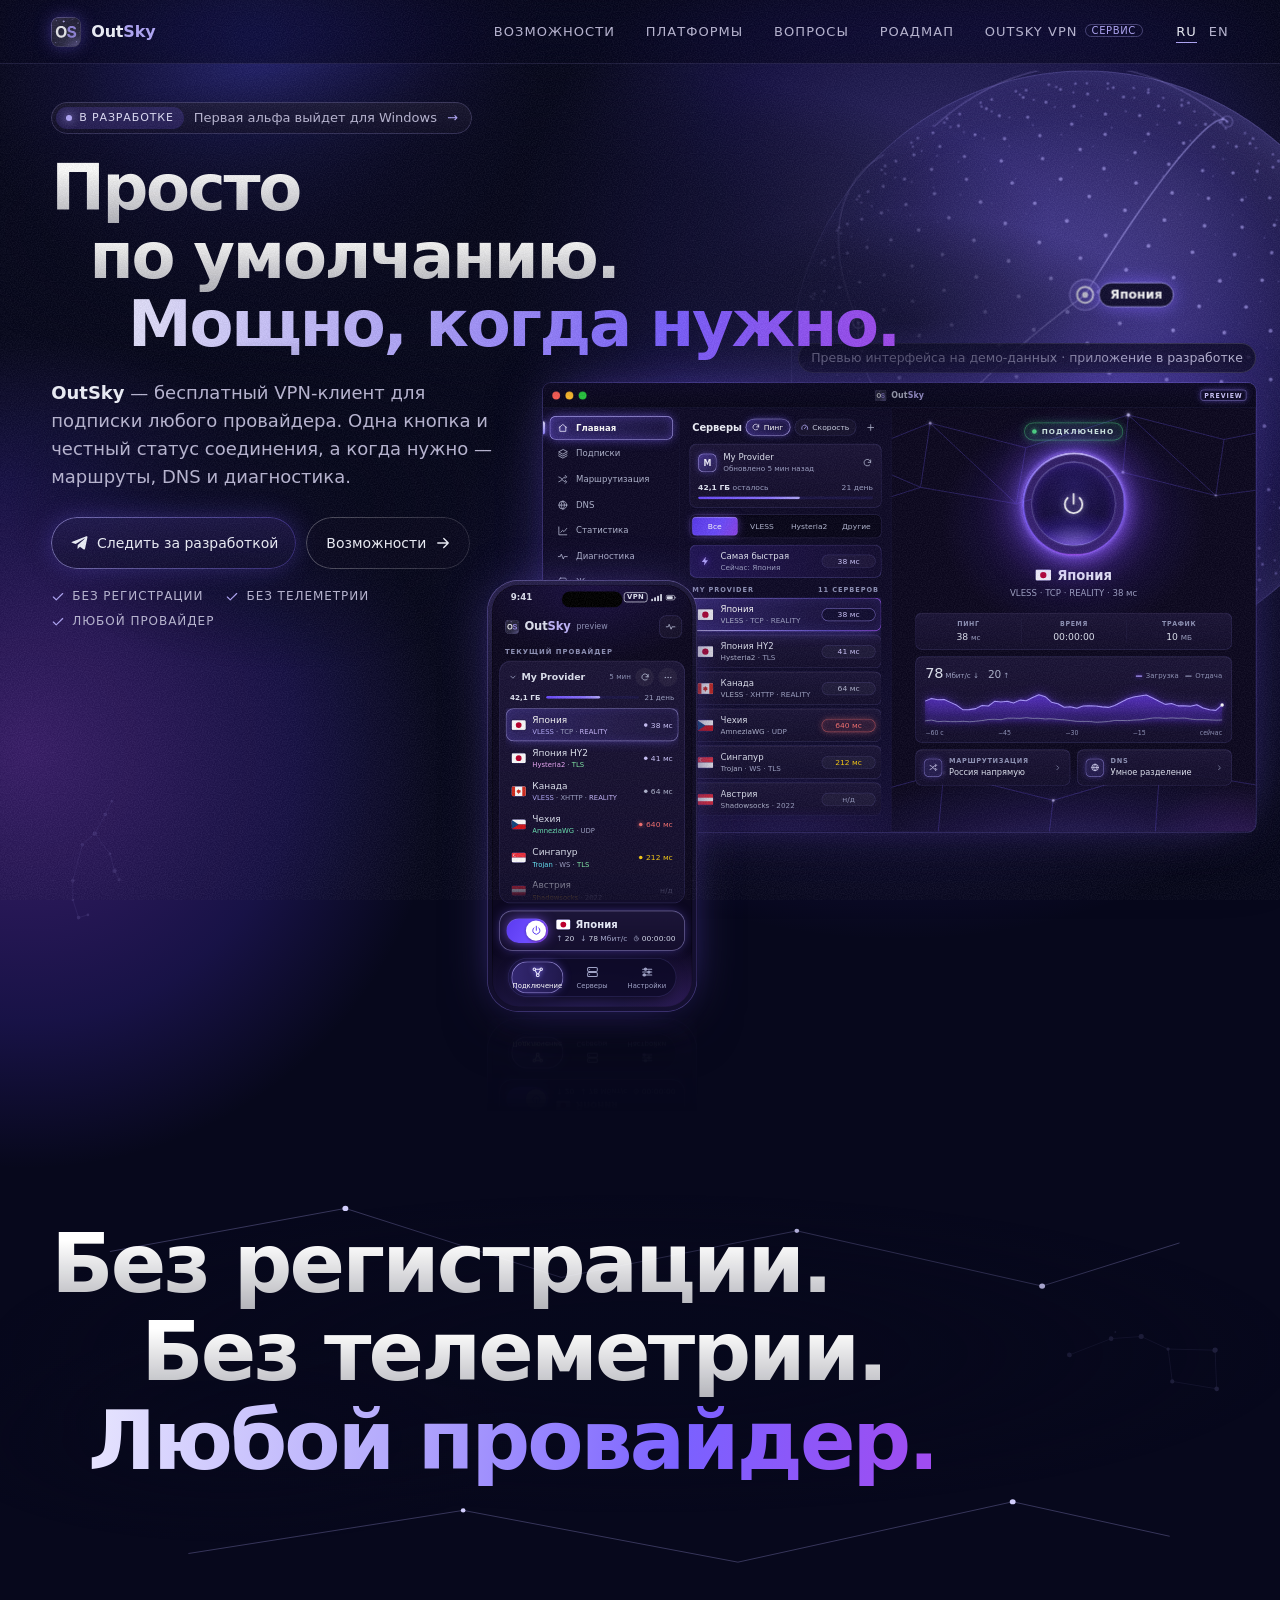
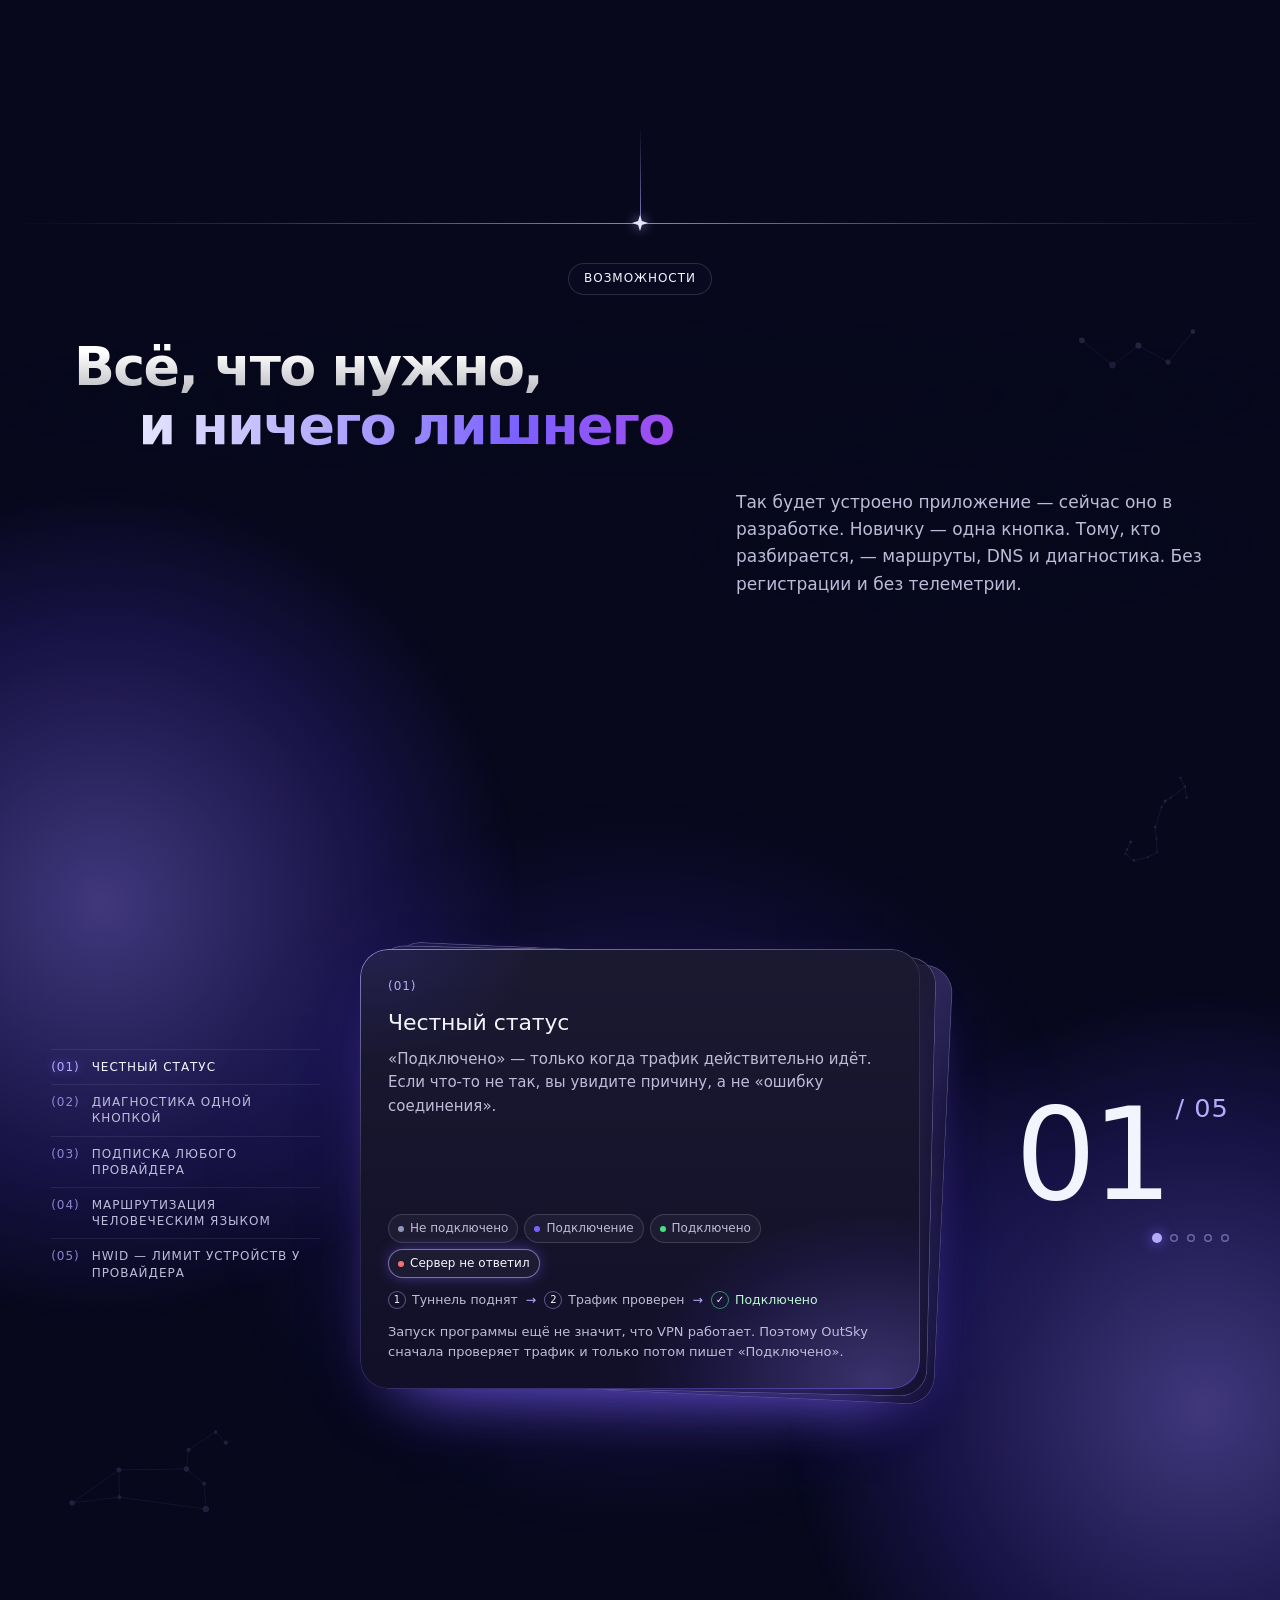
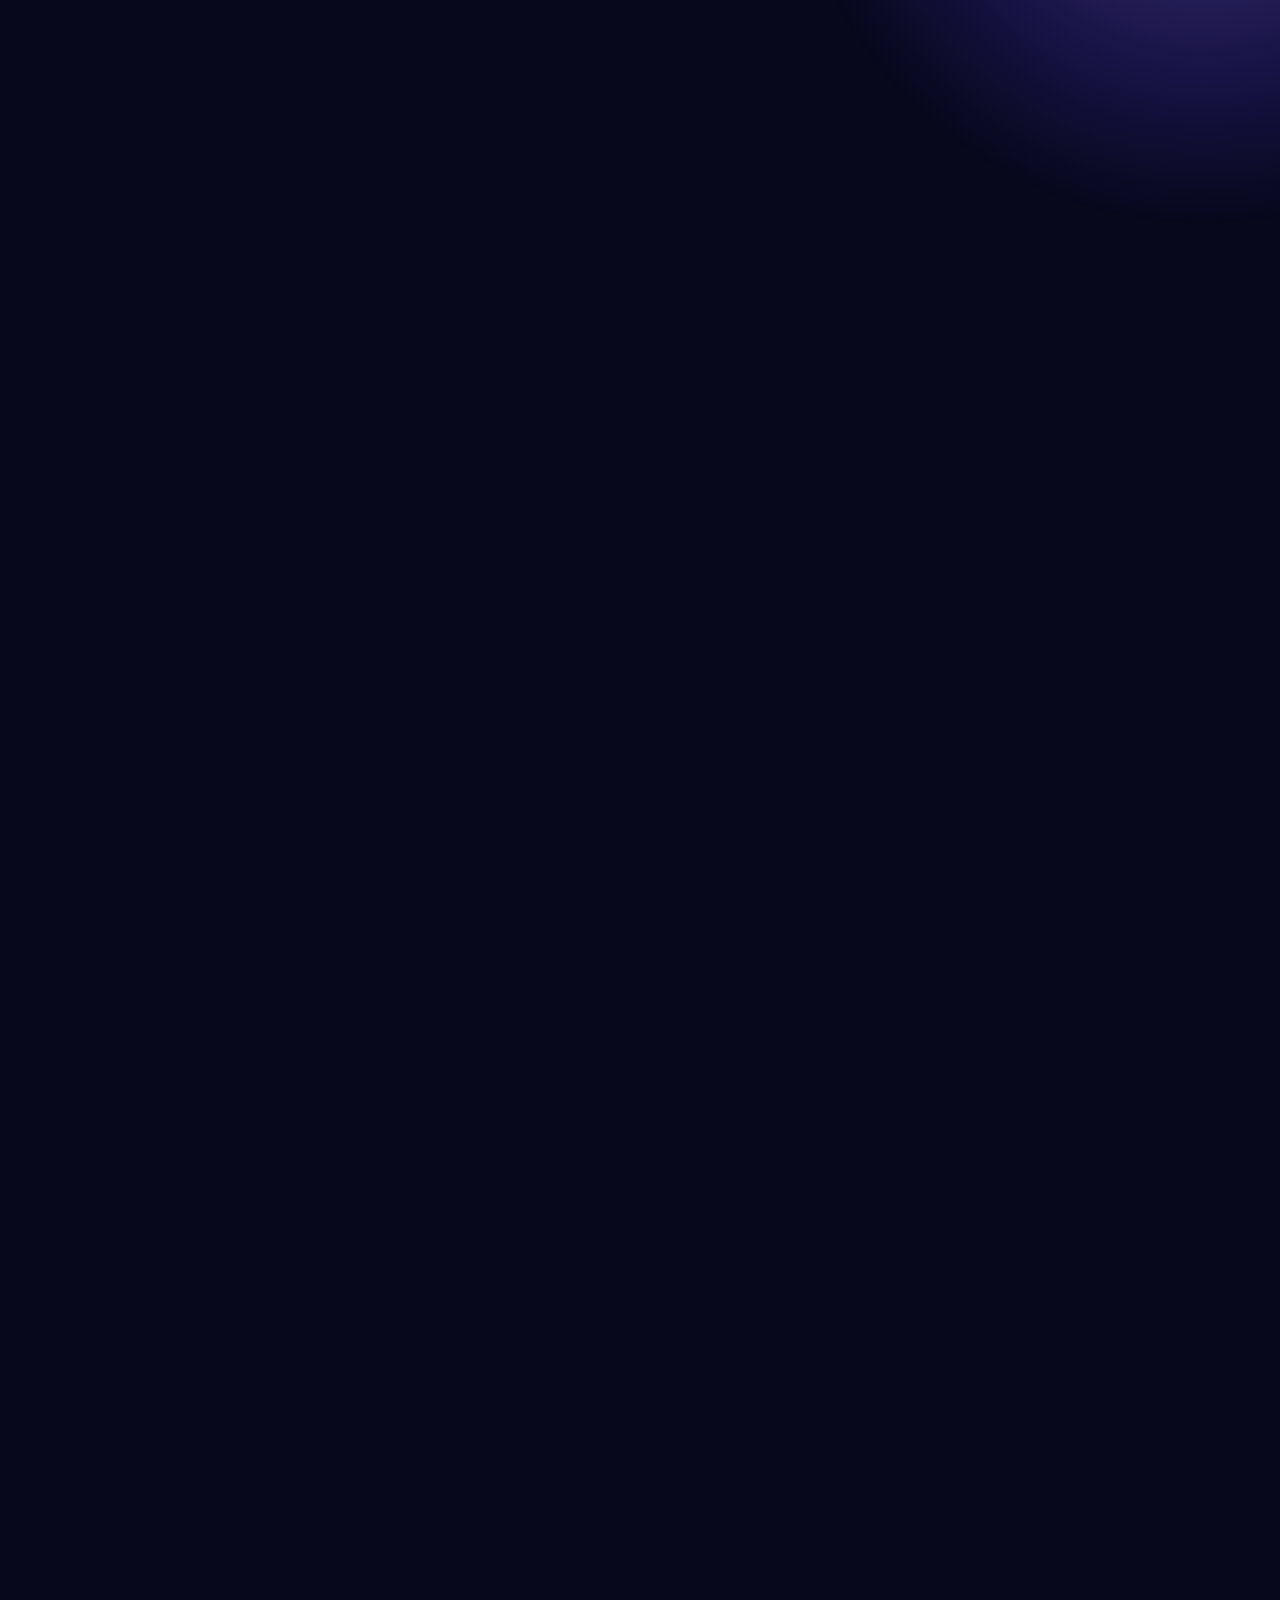
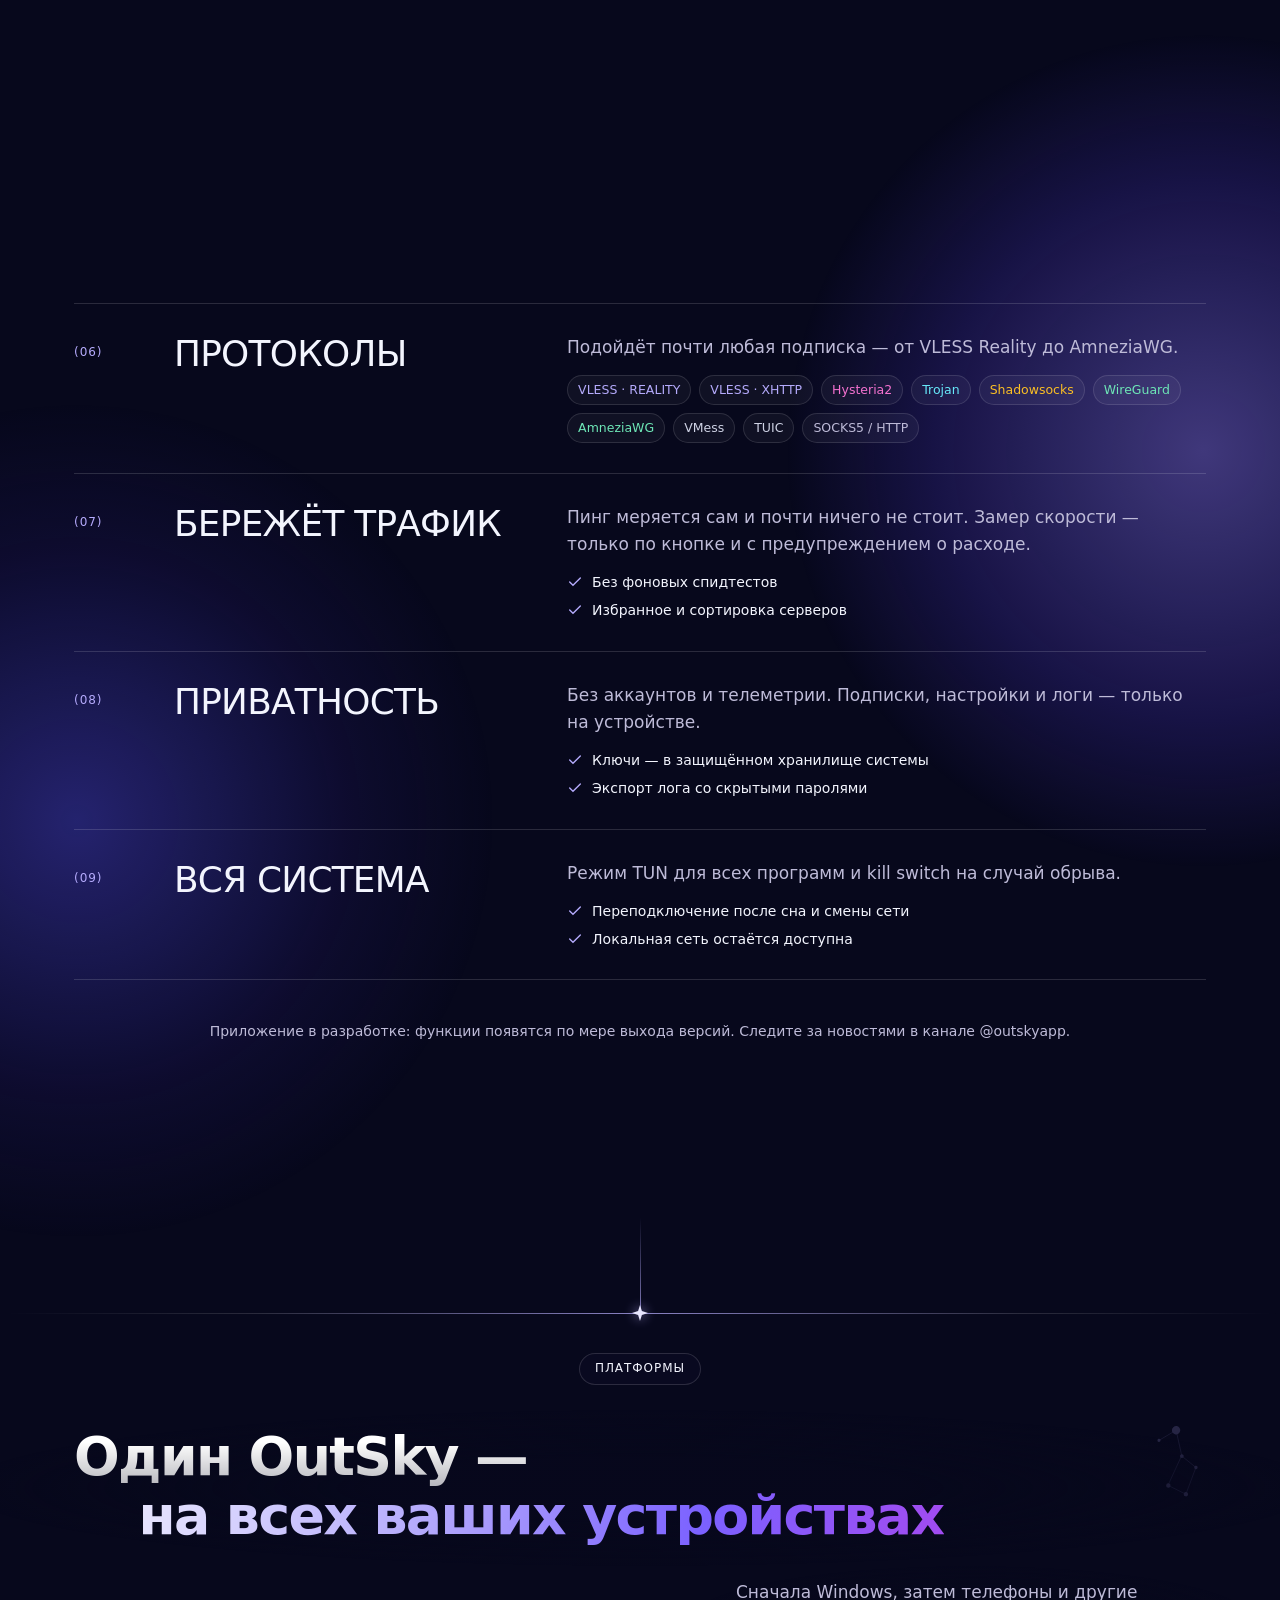
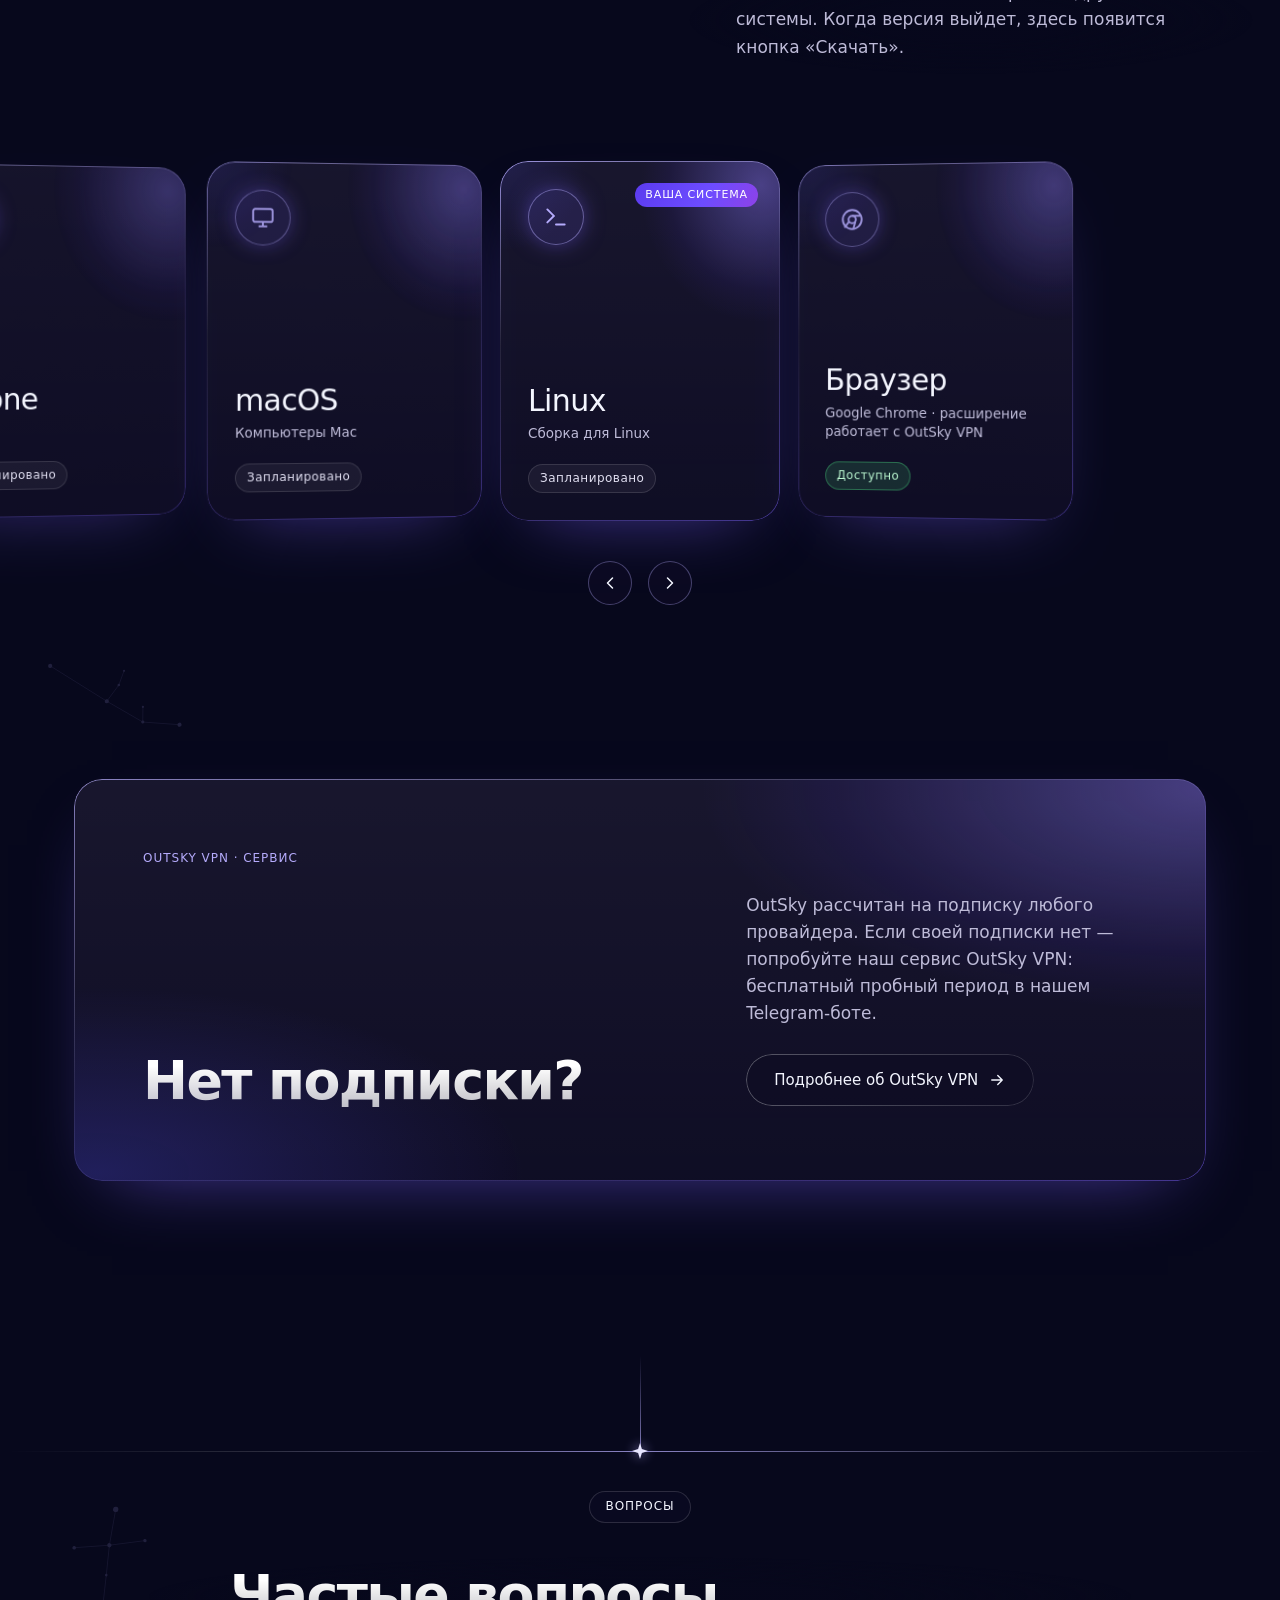
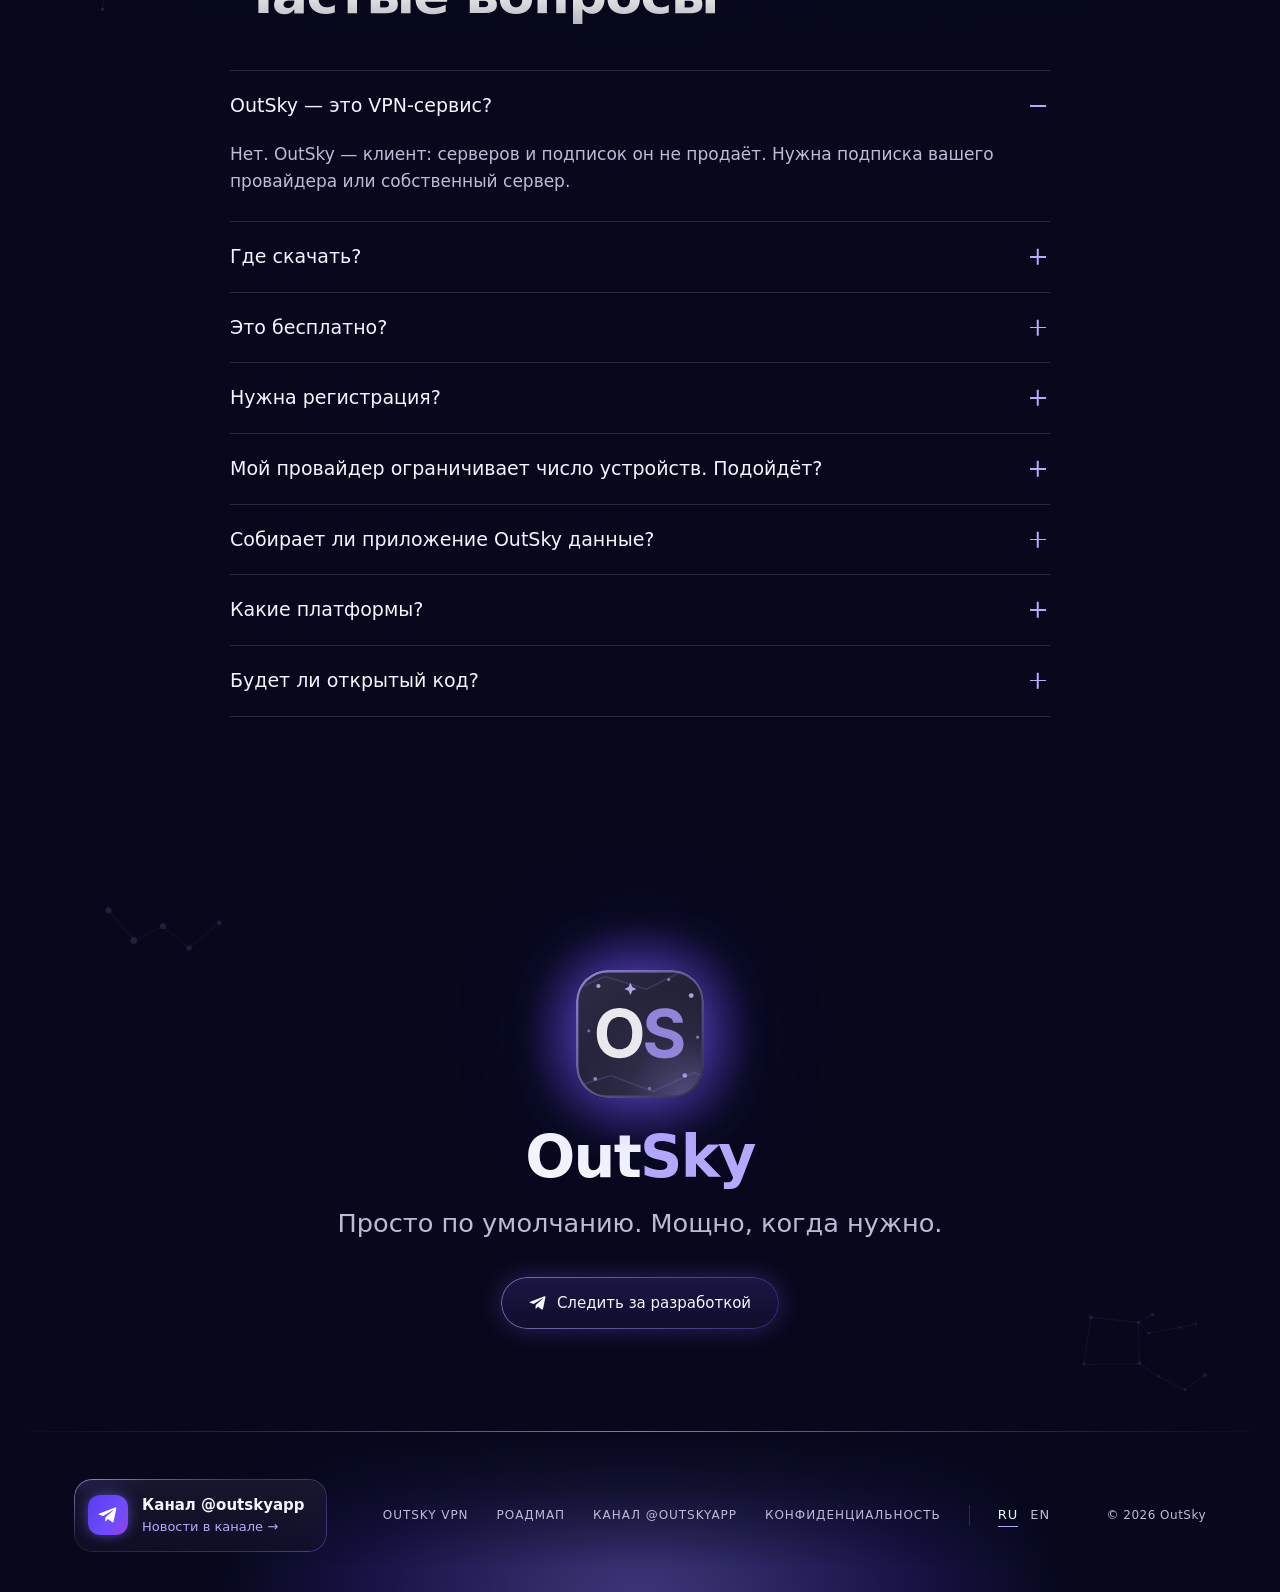
==== commit ce580db6: "Общая основа дизайна страниц и роадмап в новом дизайне - home.css разделён: общее (токены, фон, стек" ====
--- a/index.html
+++ b/index.html
@@ -29,15 +29,17 @@
 <link rel="preload" href="/assets/fonts/inter-cyrillic.woff2" as="font" type="font/woff2" crossorigin>
 <link rel="preload" href="/assets/fonts/inter-latin.woff2" as="font" type="font/woff2" crossorigin>
 <link rel="stylesheet" href="/assets/css/fonts.css">
+<link rel="stylesheet" href="/assets/css/nebula.css">
 <link rel="stylesheet" href="/assets/css/app-ui.css">
 <link rel="stylesheet" href="/assets/css/home.css">
 <script src="/assets/js/early.js"></script>
 <script src="/assets/js/core.js" defer></script>
+<script src="/assets/js/sky.js" defer></script>
 <script src="/assets/js/app-ui.js" defer></script>
 </head>
 <body>
 <a class="skip" href="#main">К содержимому</a>
-<!-- свечение у курсора: один фиксированный слой под содержимым (fx-home.js; только мышь, без RM и ?shot) -->
+<!-- свечение у курсора: один фиксированный слой под содержимым (sky.js; только мышь, без RM и ?shot) -->
 <div class="cglow" aria-hidden="true"></div>
 <!-- плёночное зерно: фиксированный неподвижный слой поверх всего, только декор -->
 <div class="grain" aria-hidden="true"><i></i></div>
@@ -71,7 +73,7 @@
 <!-- ===== 1. первый экран: текст слева (7/12), справа глобус-созвездие, перед ним окно Windows и телефон ===== -->
 <section class="hero" data-live data-fx="/assets/js/fx-home.js" aria-labelledby="hero-h">
   <div class="neb" data-glow="tr bl" aria-hidden="true"><i class="tr"></i><i class="bl mag"></i><i class="tl ind"></i></div>
-  <!-- созвездия: по 1–2 на экран, только в пустых полях; где какое — home.css -->
+  <!-- созвездия: по 1–2 на экран, только в пустых полях; где какое — home.css (FAQ и финал — nebula.css) -->
   <svg class="cst c-per" viewBox="-4 -4 56 108" aria-hidden="true"><use href="/assets/img/home/constellations.svg#per"/></svg>
   <div class="hero-in">
     <div class="hero-top hole">
@@ -116,22 +118,22 @@
       <span class="sp"></span>
       <span class="osw-nav" data-k="set" title="Настройки"><svg viewBox="0 0 24 24" fill="none" stroke="currentColor" stroke-width="1.7" stroke-linecap="round"><path d="M4 7h16M4 12h16M4 17h16"/><circle cx="9" cy="7" r="1.9" fill="currentColor"/><circle cx="15" cy="12" r="1.9" fill="currentColor"/><circle cx="7" cy="17" r="1.9" fill="currentColor"/></svg><span class="t">Настройки</span></span>
       <div class="osw-mode" id="oswMode" role="radiogroup" aria-label="Режим подключения">
-        <span class="on" data-m="0" role="radio" tabindex="0" aria-checked="true" title="Прокси: системный прокси — через VPN идут программы, которые его поддерживают"><svg viewBox="0 0 24 24" fill="none" stroke="currentColor" stroke-width="2" stroke-linecap="round" stroke-linejoin="round"><path d="M3.5 12h12M11.5 7.5 16 12l-4.5 4.5"/><path d="M20 5v14"/></svg><span class="t">Прокси</span></span>
-        <span data-m="1" role="radio" tabindex="0" aria-checked="false" title="Туннель (TUN): весь трафик устройства"><svg viewBox="0 0 24 24" fill="none" stroke="currentColor" stroke-width="2" stroke-linecap="round" stroke-linejoin="round"><path d="M3.5 20v-8a8.5 8.5 0 0 1 17 0v8"/><path d="M8 20v-7a4 4 0 0 1 8 0v7"/><path d="M2.5 20h19"/></svg><span class="t">Туннель</span></span>
-      </div>
-      <span class="osw-nav osw-fold" role="button" tabindex="0" data-act="fold" aria-expanded="true" title="Свернуть меню"><svg viewBox="0 0 24 24" fill="none" stroke="currentColor" stroke-width="1.7" stroke-linecap="round" stroke-linejoin="round"><rect x="3.5" y="4.5" width="17" height="15" rx="3"/><path d="M9.5 4.5v15M15.5 10l-2 2 2 2"/></svg><span class="t">Свернуть</span></span>
+        <span class="on" data-m="0" role="radio" tabindex="-1" aria-checked="true" title="Прокси: системный прокси — через VPN идут программы, которые его поддерживают"><svg viewBox="0 0 24 24" fill="none" stroke="currentColor" stroke-width="2" stroke-linecap="round" stroke-linejoin="round"><path d="M3.5 12h12M11.5 7.5 16 12l-4.5 4.5"/><path d="M20 5v14"/></svg><span class="t">Прокси</span></span>
+        <span data-m="1" role="radio" tabindex="-1" aria-checked="false" title="Туннель (TUN): весь трафик устройства"><svg viewBox="0 0 24 24" fill="none" stroke="currentColor" stroke-width="2" stroke-linecap="round" stroke-linejoin="round"><path d="M3.5 20v-8a8.5 8.5 0 0 1 17 0v8"/><path d="M8 20v-7a4 4 0 0 1 8 0v7"/><path d="M2.5 20h19"/></svg><span class="t">Туннель</span></span>
+      </div>
+      <span class="osw-nav osw-fold" role="button" tabindex="-1" data-act="fold" aria-expanded="true" title="Свернуть меню"><svg viewBox="0 0 24 24" fill="none" stroke="currentColor" stroke-width="1.7" stroke-linecap="round" stroke-linejoin="round"><rect x="3.5" y="4.5" width="17" height="15" rx="3"/><path d="M9.5 4.5v15M15.5 10l-2 2 2 2"/></svg><span class="t">Свернуть</span></span>
     </div>
 
     <div class="osw-side" role="group" aria-label="Серверы">
       <div class="osw-h"><span class="osw-ht">Серверы</span>
-        <span class="osw-tool on" role="button" tabindex="0" data-act="reping" aria-pressed="true" title="Показать и перепроверить пинг всех серверов"><svg viewBox="0 0 24 24" fill="none" stroke="currentColor" stroke-width="2.2" stroke-linecap="round" stroke-linejoin="round"><path d="M20 11a8 8 0 1 0-2.3 5.3"/><path d="M20 4v6h-6"/></svg><span>Пинг</span></span>
-        <span class="osw-tool" role="button" tabindex="0" data-act="speed" aria-haspopup="dialog" title="Тест скорости всех серверов — скорость появится рядом с каждым сервером"><svg viewBox="0 0 24 24" fill="none" stroke="currentColor" stroke-width="2.2" stroke-linecap="round" stroke-linejoin="round"><path d="M4.5 17.5a8.5 8.5 0 1 1 15 0"/><path d="M12 14.5 16 9"/><circle cx="12" cy="14.5" r="1.3" fill="currentColor" stroke="none"/></svg><span id="oswSpeedLbl">Скорость</span></span>
-        <span class="osw-ib" role="button" tabindex="0" aria-label="Добавить подписку" title="Добавить подписку"><svg viewBox="0 0 24 24" fill="none" stroke="currentColor" stroke-width="2" stroke-linecap="round"><path d="M12 5v14M5 12h14"/></svg></span>
+        <span class="osw-tool on" role="button" tabindex="-1" data-act="reping" aria-pressed="true" title="Показать и перепроверить пинг всех серверов"><svg viewBox="0 0 24 24" fill="none" stroke="currentColor" stroke-width="2.2" stroke-linecap="round" stroke-linejoin="round"><path d="M20 11a8 8 0 1 0-2.3 5.3"/><path d="M20 4v6h-6"/></svg><span>Пинг</span></span>
+        <span class="osw-tool" role="button" tabindex="-1" data-act="speed" aria-haspopup="dialog" title="Тест скорости всех серверов — скорость появится рядом с каждым сервером"><svg viewBox="0 0 24 24" fill="none" stroke="currentColor" stroke-width="2.2" stroke-linecap="round" stroke-linejoin="round"><path d="M4.5 17.5a8.5 8.5 0 1 1 15 0"/><path d="M12 14.5 16 9"/><circle cx="12" cy="14.5" r="1.3" fill="currentColor" stroke="none"/></svg><span id="oswSpeedLbl">Скорость</span></span>
+        <span class="osw-ib" role="button" tabindex="-1" aria-label="Добавить подписку" title="Добавить подписку"><svg viewBox="0 0 24 24" fill="none" stroke="currentColor" stroke-width="2" stroke-linecap="round"><path d="M12 5v14M5 12h14"/></svg></span>
       </div>
       <!-- тест скорости тратит трафик подписки — сначала спрашиваем -->
       <div class="osw-ask" id="oswAsk" role="dialog" aria-label="Тест скорости" hidden>
         <p>Тест скорости всех серверов потратит около <b>150 МБ</b> трафика подписки.</p>
-        <div><span class="osw-btn" role="button" tabindex="0" data-act="speed-cancel">Отмена</span><span class="osw-btn pri" role="button" tabindex="0" data-act="speed-run">Запустить</span></div>
+        <div><span class="osw-btn" role="button" tabindex="-1" data-act="speed-cancel">Отмена</span><span class="osw-btn pri" role="button" tabindex="-1" data-act="speed-run">Запустить</span></div>
       </div>
       <div class="osw-sub">
         <div class="osw-sub-h"><span class="osw-av">M</span><div class="osw-g"><b>My Provider</b><small>Обновлено 5 мин назад</small></div>
@@ -141,13 +143,13 @@
       </div>
       <div class="osw-seg" id="oswFlt"><span class="on" data-f="all">Все</span><span data-f="v">VLESS</span><span data-f="h">Hysteria2</span><span data-f="o">Другие</span></div>
       <div class="osw-list">
-        <div class="osw-row osw-fast" role="button" tabindex="0" data-fast><span class="bolt"><svg viewBox="0 0 24 24"><path d="M13 2 4 14h6l-1 8 9-12h-6l1-8z" fill="currentColor"/></svg></span><div class="osw-g"><b>Самая быстрая</b><small id="oswFastSub">Сейчас: Япония</small></div><span class="osw-ping q1" id="oswFastPing">38 мс</span></div>
+        <div class="osw-row osw-fast" role="button" tabindex="-1" data-fast><span class="bolt"><svg viewBox="0 0 24 24"><path d="M13 2 4 14h6l-1 8 9-12h-6l1-8z" fill="currentColor"/></svg></span><div class="osw-g"><b>Самая быстрая</b><small id="oswFastSub">Сейчас: Япония</small></div><span class="osw-ping q1" id="oswFastPing">38 мс</span></div>
         <div class="osw-gl"><span>My Provider</span><span>11 серверов</span></div>
         <div id="oswRows">
           <div class="osw-row sel"><span class="osw-fl"><svg viewBox="0 0 30 20"><rect width="30" height="20" fill="#fff"/><circle cx="15" cy="10" r="6" fill="#bc002d"/></svg></span><div class="osw-g"><b>Япония</b><small><i>VLESS</i> · TCP · REALITY</small></div><span class="osw-ping q1">38 мс</span></div>
           <div class="osw-row"><span class="osw-fl"><svg viewBox="0 0 30 20"><rect width="30" height="20" fill="#fff"/><circle cx="15" cy="10" r="6" fill="#bc002d"/></svg></span><div class="osw-g"><b>Япония HY2</b><small><i>Hysteria2</i> · TLS</small></div><span class="osw-ping q1">41 мс</span></div>
           <div class="osw-row"><span class="osw-fl"><svg viewBox="0 0 30 20"><rect width="30" height="20" fill="#fff"/><rect width="7.5" height="20" fill="#d52b1e"/><rect x="22.5" width="7.5" height="20" fill="#d52b1e"/><path d="M15 5l1.4 3 2.6-1-1 3.6 2-.6-2 3h-2.2v2.5h-1.6V13H12l-2-3 2 .6-1-3.6 2.6 1z" fill="#d52b1e"/></svg></span><div class="osw-g"><b>Канада</b><small><i>VLESS</i> · XHTTP · REALITY</small></div><span class="osw-ping q2">64 мс</span></div>
-          <div class="osw-row"><span class="osw-fl"><svg viewBox="0 0 30 20"><rect width="30" height="10" fill="#fff"/><rect y="10" width="30" height="10" fill="#dc143c"/></svg></span><div class="osw-g"><b>Польша</b><small><i>AmneziaWG</i> · UDP</small></div><span class="osw-ping q4">640 мс</span></div>
+          <div class="osw-row"><span class="osw-fl"><svg viewBox="0 0 30 20"><rect width="30" height="10" fill="#fff"/><rect y="10" width="30" height="10" fill="#d7141a"/><path d="M0 0 15 10 0 20Z" fill="#11457e"/></svg></span><div class="osw-g"><b>Чехия</b><small><i>AmneziaWG</i> · UDP</small></div><span class="osw-ping q4">640 мс</span></div>
           <div class="osw-row"><span class="osw-fl"><svg viewBox="0 0 30 20"><rect width="30" height="10" fill="#ef3340"/><rect y="10" width="30" height="10" fill="#fff"/><circle cx="7" cy="5" r="3" fill="#fff"/><circle cx="8.2" cy="5" r="3" fill="#ef3340"/></svg></span><div class="osw-g"><b>Сингапур</b><small><i>Trojan</i> · WS · TLS</small></div><span class="osw-ping q3">212 мс</span></div>
           <div class="osw-row"><span class="osw-fl"><svg viewBox="0 0 30 20"><rect width="30" height="20" fill="#ed2939"/><rect y="6.7" width="30" height="6.6" fill="#fff"/></svg></span><div class="osw-g"><b>Австрия</b><small><i>Shadowsocks</i> · 2022</small></div><span class="osw-ping na">н/д</span></div>
           <div class="osw-row"><span class="osw-fl"><svg viewBox="0 0 30 20"><rect width="10" height="20" fill="#009246"/><rect x="10" width="10" height="20" fill="#fff"/><rect x="20" width="10" height="20" fill="#ce2b37"/></svg></span><div class="osw-g"><b>Италия</b><small><i>VLESS</i> · TCP · REALITY</small></div><span class="osw-ping q1">57 мс</span></div>
@@ -176,7 +178,7 @@
       </svg>
 
       <span class="osw-kick" role="status"><i class="led"></i><span id="oswKick">Подключено</span></span>
-      <div class="osw-dial" id="oswPw" role="button" tabindex="0" aria-label="Отключить">
+      <div class="osw-dial" id="oswPw" role="button" tabindex="-1" aria-label="Отключить">
         <i class="bloom"></i><i class="track"></i>
         <svg class="spin" viewBox="0 0 124 124" aria-hidden="true"><circle cx="62" cy="62" r="61" fill="none" stroke="currentColor" stroke-width="2" stroke-linecap="round" stroke-dasharray="80 304"/></svg>
         <i class="ring"></i>
@@ -189,7 +191,7 @@
         <div><div class="osw-k">Пинг</div><div class="osw-v" id="oswPing">38 <small>мс</small></div></div>
         <div><div class="osw-k">Время</div><div class="osw-v" id="oswTm">00:42:17</div></div>
         <div><div class="osw-k">Трафик</div><div class="osw-v" id="oswTr">1,2 <small>ГБ</small></div></div>
-        <span class="osw-acts"><span class="osw-btn pri" role="button" tabindex="0" data-act="retry">Повторить</span><span class="osw-btn" role="button" tabindex="0" data-act="another">Другой сервер</span></span>
+        <span class="osw-acts"><span class="osw-btn pri" role="button" tabindex="-1" data-act="retry">Повторить</span><span class="osw-btn" role="button" tabindex="-1" data-act="another">Другой сервер</span></span>
       </div>
 
       <div class="osw-chart">
@@ -207,9 +209,9 @@
       </div>
 
       <div class="osw-cards">
-        <div class="osw-card" role="button" tabindex="0" data-k="route"><span class="ci"><svg viewBox="0 0 24 24" fill="none" stroke="currentColor" stroke-width="1.8" stroke-linecap="round" stroke-linejoin="round"><path d="M4 17c6.5 0 6.5-10 13-10M4 7c6.5 0 6.5 10 13 10M17 4l3 3-3 3M17 14l3 3-3 3"/></svg></span>
+        <div class="osw-card" role="button" tabindex="-1" data-k="route"><span class="ci"><svg viewBox="0 0 24 24" fill="none" stroke="currentColor" stroke-width="1.8" stroke-linecap="round" stroke-linejoin="round"><path d="M4 17c6.5 0 6.5-10 13-10M4 7c6.5 0 6.5 10 13 10M17 4l3 3-3 3M17 14l3 3-3 3"/></svg></span>
           <div class="osw-g"><small>Маршрутизация</small><b id="oswRoute">Россия напрямую</b></div><span class="chev"><svg viewBox="0 0 24 24" fill="none" stroke="currentColor" stroke-width="2.2" stroke-linecap="round" stroke-linejoin="round"><path d="M9 6l6 6-6 6"/></svg></span></div>
-        <div class="osw-card" role="button" tabindex="0" data-k="dns"><span class="ci"><svg viewBox="0 0 24 24" fill="none" stroke="currentColor" stroke-width="1.8" stroke-linecap="round" stroke-linejoin="round"><circle cx="12" cy="12" r="8"/><path d="M4 12h16M12 4c-4.5 4.5-4.5 11.5 0 16M12 4c4.5 4.5 4.5 11.5 0 16"/></svg></span>
+        <div class="osw-card" role="button" tabindex="-1" data-k="dns"><span class="ci"><svg viewBox="0 0 24 24" fill="none" stroke="currentColor" stroke-width="1.8" stroke-linecap="round" stroke-linejoin="round"><circle cx="12" cy="12" r="8"/><path d="M4 12h16M12 4c-4.5 4.5-4.5 11.5 0 16M12 4c4.5 4.5 4.5 11.5 0 16"/></svg></span>
           <div class="osw-g"><small>DNS</small><b>Умное разделение</b></div><span class="chev"><svg viewBox="0 0 24 24" fill="none" stroke="currentColor" stroke-width="2.2" stroke-linecap="round" stroke-linejoin="round"><path d="M9 6l6 6-6 6"/></svg></span></div>
       </div>
     </div>
@@ -230,27 +232,27 @@
     <div class="osp-lbl">Текущий провайдер</div>
     <div class="osp-prov">
       <div class="osp-ph"><span class="chev"><svg viewBox="0 0 24 24" fill="none" stroke="currentColor" stroke-width="2.4" stroke-linecap="round" stroke-linejoin="round"><path d="m6 9 6 6 6-6"/></svg></span><b>My Provider</b><small>5 мин</small>
-        <span class="osp-rb" role="button" tabindex="0" data-osp-act="reping" aria-label="Перепроверить пинг всех серверов"><svg viewBox="0 0 24 24" fill="none" stroke="currentColor" stroke-width="2.2" stroke-linecap="round" stroke-linejoin="round"><path d="M20 11a8 8 0 1 0-2.3 5.3"/><path d="M20 4v6h-6"/></svg></span>
+        <span class="osp-rb" role="button" tabindex="-1" data-osp-act="reping" aria-label="Перепроверить пинг всех серверов"><svg viewBox="0 0 24 24" fill="none" stroke="currentColor" stroke-width="2.2" stroke-linecap="round" stroke-linejoin="round"><path d="M20 11a8 8 0 1 0-2.3 5.3"/><path d="M20 4v6h-6"/></svg></span>
         <span class="osp-rb" aria-hidden="true"><svg viewBox="0 0 24 24" fill="currentColor"><circle cx="5" cy="12" r="1.8"/><circle cx="12" cy="12" r="1.8"/><circle cx="19" cy="12" r="1.8"/></svg></span></div>
       <div class="osp-q"><span><b>42,1 ГБ</b></span><span class="osw-bar"><i></i></span><span>21 день</span></div>
       <div class="osp-rows">
-        <div class="osp-row sel" data-i="0" role="button" tabindex="0"><span class="osw-fl"><svg viewBox="0 0 30 20"><rect width="30" height="20" fill="#fff"/><circle cx="15" cy="10" r="6" fill="#bc002d"/></svg></span><span class="g"><b>Япония</b><small><span class="pv">VLESS</span> · TCP · <span class="pr">REALITY</span></small></span><span class="osp-pg q1">38 мс</span></div>
-        <div class="osp-row" data-i="1" role="button" tabindex="0"><span class="osw-fl"><svg viewBox="0 0 30 20"><rect width="30" height="20" fill="#fff"/><circle cx="15" cy="10" r="6" fill="#bc002d"/></svg></span><span class="g"><b>Япония HY2</b><small><span class="ph">Hysteria2</span> · <span class="pt">TLS</span></small></span><span class="osp-pg q1">41 мс</span></div>
-        <div class="osp-row" data-i="2" role="button" tabindex="0"><span class="osw-fl"><svg viewBox="0 0 30 20"><rect width="30" height="20" fill="#fff"/><rect width="7.5" height="20" fill="#d52b1e"/><rect x="22.5" width="7.5" height="20" fill="#d52b1e"/><path d="M15 5l1.4 3 2.6-1-1 3.6 2-.6-2 3h-2.2v2.5h-1.6V13H12l-2-3 2 .6-1-3.6 2.6 1z" fill="#d52b1e"/></svg></span><span class="g"><b>Канада</b><small><span class="pv">VLESS</span> · XHTTP · <span class="pr">REALITY</span></small></span><span class="osp-pg q2">64 мс</span></div>
-        <div class="osp-row" data-i="3" role="button" tabindex="0"><span class="osw-fl"><svg viewBox="0 0 30 20"><rect width="30" height="10" fill="#fff"/><rect y="10" width="30" height="10" fill="#dc143c"/></svg></span><span class="g"><b>Польша</b><small><span class="pw">AmneziaWG</span> · UDP</small></span><span class="osp-pg q4">640 мс</span></div>
-        <div class="osp-row" data-i="4" role="button" tabindex="0"><span class="osw-fl"><svg viewBox="0 0 30 20"><rect width="30" height="10" fill="#ef3340"/><rect y="10" width="30" height="10" fill="#fff"/><circle cx="7" cy="5" r="3" fill="#fff"/><circle cx="8.2" cy="5" r="3" fill="#ef3340"/></svg></span><span class="g"><b>Сингапур</b><small><span class="po">Trojan</span> · WS · <span class="pt">TLS</span></small></span><span class="osp-pg q3">212 мс</span></div>
-        <div class="osp-row" data-i="5" role="button" tabindex="0"><span class="osw-fl"><svg viewBox="0 0 30 20"><rect width="30" height="20" fill="#ed2939"/><rect y="6.7" width="30" height="6.6" fill="#fff"/></svg></span><span class="g"><b>Австрия</b><small><span class="ps">Shadowsocks</span> · 2022</small></span><span class="osp-pg na">н/д</span></div>
-        <div class="osp-row" data-i="6" role="button" tabindex="0"><span class="osw-fl"><svg viewBox="0 0 30 20"><rect width="10" height="20" fill="#009246"/><rect x="10" width="10" height="20" fill="#fff"/><rect x="20" width="10" height="20" fill="#ce2b37"/></svg></span><span class="g"><b>Италия</b><small><span class="pv">VLESS</span> · TCP · <span class="pr">REALITY</span></small></span><span class="osp-pg q1">57 мс</span></div>
-        <div class="osp-row" data-i="7" role="button" tabindex="0"><span class="osw-fl"><svg viewBox="0 0 30 20"><rect width="30" height="20" fill="#aa151b"/><rect y="5" width="30" height="10" fill="#f1bf00"/></svg></span><span class="g"><b>Испания</b><small><span class="ph">Hysteria2</span> · <span class="pt">TLS</span></small></span><span class="osp-pg q2">83 мс</span></div>
-        <div class="osp-row" data-i="8" role="button" tabindex="0"><span class="osw-fl"><svg viewBox="0 0 30 20"><rect width="30" height="20" fill="#009c3b"/><path d="M15 3 27 10 15 17 3 10z" fill="#ffdf00"/><circle cx="15" cy="10" r="4.2" fill="#002776"/></svg></span><span class="g"><b>Бразилия</b><small><span class="pv">VLESS</span> · gRPC · <span class="pr">REALITY</span></small></span><span class="osp-pg q3">188 мс</span></div>
-        <div class="osp-row" data-i="9" role="button" tabindex="0"><span class="osw-fl"><svg viewBox="0 0 30 20"><rect width="30" height="20" fill="#fff"/><rect width="30" height="6.67" fill="#ff9933"/><rect y="13.33" width="30" height="6.67" fill="#138808"/><circle cx="15" cy="10" r="2.6" fill="none" stroke="#000080" stroke-width=".8"/></svg></span><span class="g"><b>Индия</b><small><span class="po">Trojan</span> · WS · <span class="pt">TLS</span></small></span><span class="osp-pg q2">134 мс</span></div>
-        <div class="osp-row" data-i="10" role="button" tabindex="0"><span class="osw-fl"><svg viewBox="0 0 30 20"><rect width="30" height="20" fill="#74acdf"/><rect y="6.67" width="30" height="6.67" fill="#fff"/><circle cx="15" cy="10" r="2" fill="#f6b40e"/></svg></span><span class="g"><b>Аргентина</b><small><span class="ps">Shadowsocks</span> · 2022</small></span><span class="osp-pg q3">233 мс</span></div>
+        <div class="osp-row sel" data-i="0" role="button" tabindex="-1"><span class="osw-fl"><svg viewBox="0 0 30 20"><rect width="30" height="20" fill="#fff"/><circle cx="15" cy="10" r="6" fill="#bc002d"/></svg></span><span class="g"><b>Япония</b><small><span class="pv">VLESS</span> · TCP · <span class="pr">REALITY</span></small></span><span class="osp-pg q1">38 мс</span></div>
+        <div class="osp-row" data-i="1" role="button" tabindex="-1"><span class="osw-fl"><svg viewBox="0 0 30 20"><rect width="30" height="20" fill="#fff"/><circle cx="15" cy="10" r="6" fill="#bc002d"/></svg></span><span class="g"><b>Япония HY2</b><small><span class="ph">Hysteria2</span> · <span class="pt">TLS</span></small></span><span class="osp-pg q1">41 мс</span></div>
+        <div class="osp-row" data-i="2" role="button" tabindex="-1"><span class="osw-fl"><svg viewBox="0 0 30 20"><rect width="30" height="20" fill="#fff"/><rect width="7.5" height="20" fill="#d52b1e"/><rect x="22.5" width="7.5" height="20" fill="#d52b1e"/><path d="M15 5l1.4 3 2.6-1-1 3.6 2-.6-2 3h-2.2v2.5h-1.6V13H12l-2-3 2 .6-1-3.6 2.6 1z" fill="#d52b1e"/></svg></span><span class="g"><b>Канада</b><small><span class="pv">VLESS</span> · XHTTP · <span class="pr">REALITY</span></small></span><span class="osp-pg q2">64 мс</span></div>
+        <div class="osp-row" data-i="3" role="button" tabindex="-1"><span class="osw-fl"><svg viewBox="0 0 30 20"><rect width="30" height="10" fill="#fff"/><rect y="10" width="30" height="10" fill="#d7141a"/><path d="M0 0 15 10 0 20Z" fill="#11457e"/></svg></span><span class="g"><b>Чехия</b><small><span class="pw">AmneziaWG</span> · UDP</small></span><span class="osp-pg q4">640 мс</span></div>
+        <div class="osp-row" data-i="4" role="button" tabindex="-1"><span class="osw-fl"><svg viewBox="0 0 30 20"><rect width="30" height="10" fill="#ef3340"/><rect y="10" width="30" height="10" fill="#fff"/><circle cx="7" cy="5" r="3" fill="#fff"/><circle cx="8.2" cy="5" r="3" fill="#ef3340"/></svg></span><span class="g"><b>Сингапур</b><small><span class="po">Trojan</span> · WS · <span class="pt">TLS</span></small></span><span class="osp-pg q3">212 мс</span></div>
+        <div class="osp-row" data-i="5" role="button" tabindex="-1"><span class="osw-fl"><svg viewBox="0 0 30 20"><rect width="30" height="20" fill="#ed2939"/><rect y="6.7" width="30" height="6.6" fill="#fff"/></svg></span><span class="g"><b>Австрия</b><small><span class="ps">Shadowsocks</span> · 2022</small></span><span class="osp-pg na">н/д</span></div>
+        <div class="osp-row" data-i="6" role="button" tabindex="-1"><span class="osw-fl"><svg viewBox="0 0 30 20"><rect width="10" height="20" fill="#009246"/><rect x="10" width="10" height="20" fill="#fff"/><rect x="20" width="10" height="20" fill="#ce2b37"/></svg></span><span class="g"><b>Италия</b><small><span class="pv">VLESS</span> · TCP · <span class="pr">REALITY</span></small></span><span class="osp-pg q1">57 мс</span></div>
+        <div class="osp-row" data-i="7" role="button" tabindex="-1"><span class="osw-fl"><svg viewBox="0 0 30 20"><rect width="30" height="20" fill="#aa151b"/><rect y="5" width="30" height="10" fill="#f1bf00"/></svg></span><span class="g"><b>Испания</b><small><span class="ph">Hysteria2</span> · <span class="pt">TLS</span></small></span><span class="osp-pg q2">83 мс</span></div>
+        <div class="osp-row" data-i="8" role="button" tabindex="-1"><span class="osw-fl"><svg viewBox="0 0 30 20"><rect width="30" height="20" fill="#009c3b"/><path d="M15 3 27 10 15 17 3 10z" fill="#ffdf00"/><circle cx="15" cy="10" r="4.2" fill="#002776"/></svg></span><span class="g"><b>Бразилия</b><small><span class="pv">VLESS</span> · gRPC · <span class="pr">REALITY</span></small></span><span class="osp-pg q3">188 мс</span></div>
+        <div class="osp-row" data-i="9" role="button" tabindex="-1"><span class="osw-fl"><svg viewBox="0 0 30 20"><rect width="30" height="20" fill="#fff"/><rect width="30" height="6.67" fill="#ff9933"/><rect y="13.33" width="30" height="6.67" fill="#138808"/><circle cx="15" cy="10" r="2.6" fill="none" stroke="#000080" stroke-width=".8"/></svg></span><span class="g"><b>Индия</b><small><span class="po">Trojan</span> · WS · <span class="pt">TLS</span></small></span><span class="osp-pg q2">134 мс</span></div>
+        <div class="osp-row" data-i="10" role="button" tabindex="-1"><span class="osw-fl"><svg viewBox="0 0 30 20"><rect width="30" height="20" fill="#74acdf"/><rect y="6.67" width="30" height="6.67" fill="#fff"/><circle cx="15" cy="10" r="2" fill="#f6b40e"/></svg></span><span class="g"><b>Аргентина</b><small><span class="ps">Shadowsocks</span> · 2022</small></span><span class="osp-pg q3">233 мс</span></div>
       </div>
     </div>
 
     <!-- плашка подключения: переключатель + сервер, скорость, время -->
     <div class="osp-cb">
-      <span class="osp-tg" data-osp-pw role="button" tabindex="0" aria-label="Отключить"><i><svg viewBox="0 0 24 24" fill="none" stroke="currentColor" stroke-width="2.2" stroke-linecap="round"><path d="M12 3v9"/><path d="M6.6 6.6a8 8 0 1 0 10.8 0"/></svg></i></span>
+      <span class="osp-tg" data-osp-pw role="button" tabindex="-1" aria-label="Отключить"><i><svg viewBox="0 0 24 24" fill="none" stroke="currentColor" stroke-width="2.2" stroke-linecap="round"><path d="M12 3v9"/><path d="M6.6 6.6a8 8 0 1 0 10.8 0"/></svg></i></span>
       <span class="osp-ci"><span class="osp-ct"><span class="osw-fl"><svg viewBox="0 0 30 20"><rect width="30" height="20" fill="#fff"/><circle cx="15" cy="10" r="6" fill="#bc002d"/></svg></span>Япония</span>
         <span class="osp-cs"><span>↑ <b class="osp-up">23</b></span><span>↓ <b class="osp-dn">84</b> Мбит/с</span><span><svg viewBox="0 0 24 24" fill="none" stroke="currentColor" stroke-width="2.2" stroke-linecap="round"><circle cx="12" cy="13" r="8"/><path d="M12 9v4l2.5 2M10 2.5h4"/></svg><b class="osp-tm">00:42:17</b></span></span></span>
     </div>
--- a/assets/css/nebula.css
+++ b/assets/css/nebula.css
@@ -0,0 +1,368 @@
+/* outsky.app — общая основа страниц в концепции «Туманность»: токены, база и типографика, фон (зерно, свечение у курсора,
+   созвездия, туманности), стекло, пилюли, метки, шапка и меню, заголовки секций, FAQ, финал и подвал, режимы.
+   Порядок подключения: fonts.css → nebula.css → (app-ui.css — только где есть макет приложения) → CSS страницы (home.css у главной).
+   Шрифт Inter — /assets/css/fonts.css (начертания 300–800). Поведение — core.js и sky.js. */
+:root{
+  --ok:#4ADE80; --warn:#FACC15; --err:#F87171;
+  --r-sm:12px; --r-md:16px; --r-xl:28px; --r-pill:999px;
+  --wrap:1180px; --gutter:clamp(16px,4vw,24px); --sec-y:clamp(96px,11vw,160px); --header-h:64px;
+  --z-header:50; --z-grain:60; --z-menu:100;
+  --e-out:cubic-bezier(.17,.25,.30,1);    /* появления */
+  --e-mech:cubic-bezier(.7,0,.3,1);       /* переключатели */
+  --e-expo:cubic-bezier(.16,1,.3,1);      /* вход сцены */
+  --e-film:cubic-bezier(.2,.7,.2,1);      /* «кино»: проявления 1.0–1.4s */
+  --d-xs:.15s; --d-s:.3s; --d-m:.5s; --d-l:.8s; --st-card:.06s;
+  --font:"Inter","Inter Fallback",system-ui,-apple-system,"Segoe UI",sans-serif;
+  --mono:ui-monospace,"Cascadia Code","SF Mono",Consolas,monospace;   /* своего моно-файла нет — системный */
+  --ink:#07081C; --text:#F3F5FE; --text-2:#BEBBD8; --hair:rgb(255 255 255/.14); --lav:#B5ABFC; --violet:#7B61FF;
+  --grad-text:linear-gradient(100deg,#e7e5fe 0%,#b5abfc 35%,#7b61ff 70%,#a24bf0 100%);   /* акцентная строка */
+  --grad-glass:linear-gradient(#fff 22.5%,rgb(255 255 255/.7));                           /* «стеклянная» строка */
+  --hg:clamp(16px,4vw,56px);                 /* поля первого экрана и шапки */
+  --glass:linear-gradient(rgb(255 255 255/.06),rgb(255 255 255/.02)),rgb(13 11 36/.62);
+  --edge:linear-gradient(160deg,rgb(181 171 252/.7),rgb(255 255 255/.07) 38%,rgb(123 97 255/.5));
+  --mask-ring:linear-gradient(#000 0 0) content-box,linear-gradient(#000 0 0);
+}
+/* против CLS при подмене шрифта (на Android Arial нет — там системный фолбэк) */
+@font-face{ font-family:"Inter Fallback"; src:local("Arial"); size-adjust:107.4%; ascent-override:90.2%; descent-override:22.48%; line-gap-override:0% }
+
+*,*::before,*::after{box-sizing:border-box}
+html{-webkit-text-size-adjust:100%; text-size-adjust:100%; background:var(--ink); color-scheme:dark}
+body{margin:0; font-family:var(--font); -webkit-font-smoothing:antialiased; overflow-x:clip; background:var(--ink); color:var(--text); font-size:17px; line-height:1.6}
+img,svg{max-width:100%}
+a{color:inherit}
+button{font:inherit; color:inherit}
+:focus-visible{outline:2px solid #B5ABFC; outline-offset:3px}
+::selection{background:rgb(123 97 255/.45); color:#fff}
+/* «К содержимому» (и «Пропустить» перед закреплённой колодой главной) — видны только в фокусе */
+.skip{position:absolute; left:var(--gutter); top:8px; z-index:var(--z-menu); padding:10px 16px; border-radius:var(--r-pill);
+  background:#120D2B; color:#F3F5FE; text-decoration:none; transform:translateY(-200%)}
+.skip:focus{transform:none}
+.wrap{max-width:var(--wrap); margin:0 auto; padding:0 var(--gutter)}
+.sec{position:relative; isolation:isolate; overflow-x:clip; padding:calc(var(--sec-y) * .62) 0}   /* clip не ломает sticky */
+/* первый экран внутренней страницы: отступ под закреплённую шапку, как у .hero главной (home.css) */
+.sec-top{position:relative; isolation:isolate; overflow-x:clip; padding:calc(var(--header-h) + clamp(18px,4.2vh,44px)) 0 clamp(56px,7vw,96px)}
+
+/* появления: начальные «скрытые» состояния — только с JS, без ?shot и без reduced-motion (core.js ставит .is-in) */
+@media (prefers-reduced-motion:no-preference){
+  html.js:not(.shot) .rv{opacity:0; transform:translateY(16px); transition:opacity var(--d-l) var(--e-out), transform var(--d-l) var(--e-out); transition-delay:calc(var(--i,0) * var(--st-card))}
+  html.js:not(.shot) .rv.is-in{opacity:1; transform:none}
+}
+/* закреплённые сцены (core.js, [data-track]): только с html.pin (≥1100×680, JS, без RM и ?shot) — иначе обычный поток */
+html:not(.pin) [data-track]{height:auto !important}
+html:not(.pin) [data-track] > .pin-frame{position:static; height:auto}
+
+/* зерно: SVG feTurbulence поверх всего, еле заметное; тайл сдвигается раз в .4 с — только мышь и ≥981px */
+.grain{position:fixed; inset:0; z-index:var(--z-grain); pointer-events:none; overflow:hidden}
+.grain i{position:absolute; inset:-64px; opacity:.065; mix-blend-mode:lighten;
+  background:url("data:image/svg+xml,%3Csvg xmlns='http://www.w3.org/2000/svg' width='128' height='128'%3E%3Cfilter id='n' color-interpolation-filters='sRGB'%3E%3CfeTurbulence type='fractalNoise' baseFrequency='.85' numOctaves='2' stitchTiles='stitch'/%3E%3CfeColorMatrix values='1.6 0 0 0 -.55 1.6 0 0 0 -.55 1.6 0 0 0 -.55 0 0 0 0 1'/%3E%3C/filter%3E%3Crect width='128' height='128' filter='url(%23n)'/%3E%3C/svg%3E") 0 0/128px 128px}
+@media (prefers-reduced-motion:no-preference) and (hover:hover) and (pointer:fine) and (min-width:981px){
+  html.js:not(.shot) .grain i{animation:grain-calm 1.6s steps(1,end) infinite}
+}
+@keyframes grain-calm{0%{transform:translate(0,0)} 25%{transform:translate(-23px,17px)} 50%{transform:translate(31px,-9px)} 75%{transform:translate(-11px,-29px)}}
+@media (max-width:980px){ .grain i{mix-blend-mode:normal; opacity:.028} }
+@media (max-width:420px){ .grain{display:none} }
+
+/* свечение у курсора: один слой под секциями (туманности и «дыры» его приглушают), двигается только transform; включает sky.js (html.cg) */
+.cglow{display:none; position:fixed; left:0; top:0; z-index:0; width:960px; height:960px; margin:-480px 0 0 -480px; border-radius:50%; pointer-events:none; opacity:0;
+  background:radial-gradient(closest-side,rgb(141 66 232/.19),rgb(123 97 255/.1) 18%,rgb(123 97 255/.045) 44%,rgb(123 97 255/.016) 70%,transparent);
+  visibility:hidden; transition:opacity .6s var(--e-out),visibility 0s .6s; will-change:transform}
+@media (hover:hover) and (pointer:fine) and (prefers-reduced-motion:no-preference){ html.cg:not(.shot) .cglow{display:block} }
+.cglow.on{opacity:1; visibility:visible; transition:opacity .6s var(--e-out)}
+
+/* созвездия на фоне (/assets/img/home/constellations.svg): еле видимые, только в пустых полях (не под текстом и кнопками),
+   не больше двух на экран 1440×900. По умолчанию скрыты: место, размер, поворот, яркость и ширины, с которых видно, —
+   класс места на странице (здесь — для FAQ и финала, остальные главной — в home.css) */
+.cst{position:absolute; z-index:-1; pointer-events:none; color:#B5ABFC; opacity:.16; overflow:visible; height:auto; display:none}
+.c-cygnus{left:calc((100% - 868px) / 4 - 46px); top:20%; width:92px; rotate:10deg; opacity:.15}        /* FAQ: посреди левого поля, ниже линии-горизонта (Лебедь) */
+.c-dra{right:calc((100% - 868px) / 4 - 65px); top:52%; width:130px; rotate:-6deg; opacity:.14}         /* FAQ: посреди правого поля (Дракон) */
+.c-cass2{left:7%; top:clamp(24px,8vw,120px); width:clamp(96px,10vw,140px); rotate:5deg; opacity:.15}    /* финал: верхнее поле слева */
+.c-peg{right:6%; bottom:clamp(20px,3vw,40px); width:clamp(110px,10vw,150px); rotate:-4deg; opacity:.14} /* финал: низ справа, над горизонтом (Пегас) */
+.c-cass2{display:block}
+@media (min-width:700px){ .c-peg{display:block} }
+@media (min-width:1240px){ .c-cygnus{display:block} }
+@media (min-width:1320px){ .c-dra{display:block} }
+
+/* туманности: пятна не режутся по высоте секции — свет перетекает без полос; низ режет main{overflow:clip} (sticky работает) */
+main{overflow:clip}
+.neb{position:absolute; inset:0; overflow-x:clip; z-index:-1; pointer-events:none}
+.neb i{position:absolute; width:clamp(560px,88vw,1300px); aspect-ratio:1; border-radius:50%; translate:-50% -50%;
+  background:radial-gradient(closest-side,rgb(142 123 255/.42),rgb(75 54 201/.24) 48%,transparent 74%)}
+.neb i.ind{background:radial-gradient(closest-side,rgb(74 70 216/.44),rgb(31 23 96/.28) 48%,transparent 74%)}
+.neb i.mag{background:radial-gradient(closest-side,rgb(141 66 232/.38),rgb(91 59 239/.2) 48%,transparent 74%)}   /* пурпур края залитой кнопки приложения */
+.neb .tr{left:86%; top:16%} .neb .tl{left:12%; top:16%} .neb .br{left:88%; top:84%} .neb .bl{left:10%; top:84%}
+.neb .bc{left:50%; top:96%; width:70vw} .neb .tr2{left:62%; top:4%; width:52vw}
+/* свет разгорается при входе */
+@media (prefers-reduced-motion:no-preference){
+  html.js:not(.shot) [data-live] > .neb i{opacity:0; transition:opacity 1.6s var(--e-out)}
+  html.js:not(.shot) [data-live].is-live > .neb i{opacity:1}
+}
+/* дрейф: ≥980px, .is-live */
+@media (prefers-reduced-motion:no-preference) and (min-width:980px){
+  html.js:not(.shot) .is-live > .neb i{animation:drift 34s ease-in-out infinite alternate}
+  html.js:not(.shot) .is-live > .neb i:nth-child(2){animation-duration:40s; animation-delay:-14s}
+  html.js:not(.shot) .is-live > .neb i:nth-child(3){animation:none}
+}
+@keyframes drift{from{transform:translate(-3vw,-2vh) scale(1)} to{transform:translate(3vw,2vh) scale(1.06)}}
+@media (max-width:980px){ .neb i{width:140vw} .neb i:nth-child(3){display:none} }
+
+/* «дыра»: под абзацем свет ≤ .30 */
+.hole{position:relative; isolation:isolate}
+.hole::before{content:""; position:absolute; inset:-16% -10%; z-index:-1; pointer-events:none;
+  background:radial-gradient(closest-side,rgb(7 8 28/.82) 40%,transparent)}
+
+/* стекло */
+.pane{position:relative; isolation:isolate; overflow:hidden; border-radius:var(--r-xl); background:var(--glass);
+  box-shadow:inset 0 1px 0 rgb(255 255 255/.08),0 28px 70px -38px rgb(123 97 255/.6)}   /* блик сверху и неоновая тень снизу */
+.pane::before{content:""; position:absolute; inset:-10%; z-index:-1; pointer-events:none; transition:opacity .6s var(--e-out);
+  background:radial-gradient(50% 44% at var(--gx,85%) var(--gy,90%),rgb(142 123 255/var(--ga,.32)),rgb(91 59 239/.08) 55%,transparent 72%),
+             radial-gradient(35% 30% at 10% 8%,rgb(74 70 216/.18),transparent 70%)}
+.pane::after{content:""; position:absolute; inset:0; border-radius:inherit; padding:1px; pointer-events:none; background:var(--edge);
+  -webkit-mask:var(--mask-ring); -webkit-mask-composite:xor; mask:var(--mask-ring); mask-composite:exclude}
+
+/* пилюли и комета */
+.pill{--pl:var(--pl0,28px); position:relative; isolation:isolate; display:inline-flex; align-items:center; gap:10px; min-height:52px; padding:0 28px 0 var(--pl);
+  border-radius:var(--r-pill); color:var(--text); text-decoration:none; font-size:15px; font-weight:500; line-height:1.2; background:rgb(13 11 36/.55);
+  transition:transform var(--d-xs) var(--e-out),padding var(--d-l) var(--e-out),box-shadow var(--d-m) var(--e-out)}
+.pill>svg{width:18px; height:18px; flex-shrink:0}
+.pill::after{content:""; position:absolute; inset:0; border-radius:inherit; padding:1px; pointer-events:none;
+  background:linear-gradient(90deg,rgb(255 255 255/.30),rgb(255 255 255/.14));
+  -webkit-mask:var(--mask-ring); -webkit-mask-composite:xor; mask:var(--mask-ring); mask-composite:exclude}
+.pill-main{background:linear-gradient(rgb(123 97 255/.16),rgb(123 97 255/.05)),rgb(13 11 36/.6); box-shadow:0 0 24px rgb(123 97 255/.30)}
+.pill-main::after{background:linear-gradient(90deg,rgb(181 171 252/.6),rgb(123 97 255/.35))}
+.pill:active{transform:scale(.98)}
+.pill .arr{transition:transform var(--d-l) var(--e-out)}
+.comet{position:absolute; inset:0; border-radius:inherit; padding:1.5px; overflow:hidden; opacity:0; pointer-events:none; transition:opacity var(--d-m) var(--e-out);
+  -webkit-mask:var(--mask-ring); -webkit-mask-composite:xor; mask:var(--mask-ring); mask-composite:exclude}
+.comet i{position:absolute; left:50%; top:50%; width:150%; aspect-ratio:1; translate:-50% -50%;
+  background:conic-gradient(transparent 0,#7B61FF 5%,#fff 10%,#7B61FF 15%,transparent 20%)}
+@media (hover:hover) and (pointer:fine){
+  .pill:hover .comet{opacity:1; animation:none}
+  .pill-main:hover{box-shadow:0 0 32px rgb(123 97 255/.42)}
+  .pill-line:hover{--pl:calc(var(--pl0,28px) + 12px)}
+  .pill-line:hover .arr{transform:translateX(4px)}
+}
+.pill:focus-visible .comet{opacity:1; animation:none}
+@media (prefers-reduced-motion:no-preference){
+  .comet i{animation:spin 4.5s linear infinite paused}
+  .pill:hover .comet i,.pill:focus-visible .comet i{animation-play-state:running}
+}
+@keyframes spin{to{rotate:1turn}}
+@media (max-width:759px){ .pill{min-height:48px; padding-right:22px; --pl:22px} }
+
+/* микро-капс: метки и ссылки */
+.kick{display:table; margin:0 auto 44px; padding:8px 16px; border-radius:var(--r-pill); font-size:12px; font-weight:500; line-height:1.3; letter-spacing:.08em; text-transform:uppercase;
+  color:var(--text); background:rgb(13 11 36/.6); box-shadow:inset 0 0 0 1px var(--hair)}
+.micro{margin:0; font-size:12px; font-weight:500; letter-spacing:.08em; text-transform:uppercase; color:var(--lav)}
+
+/* шапка: закреплена всегда, под ней матовая полоса в цвет фона и волосяная линия снизу */
+.hd{position:fixed; top:0; left:0; right:0; z-index:var(--z-header); height:var(--header-h); display:flex; align-items:center; gap:clamp(16px,2.6vw,36px);
+  padding:0 var(--hg)}
+.hd-frost{position:absolute; inset:0; z-index:-1; background:rgb(7 8 28/.9); border-bottom:1px solid rgb(181 171 252/.14)}
+@supports ((backdrop-filter:blur(1px)) or (-webkit-backdrop-filter:blur(1px))){
+  .hd-frost{background:rgb(7 8 28/.62); -webkit-backdrop-filter:blur(14px) saturate(140%); backdrop-filter:blur(14px) saturate(140%)}
+}
+/* якоря не прячутся под шапкой */
+[id]{scroll-margin-top:calc(var(--header-h) + 16px)}
+/* и фокус с клавиатуры (Shift+Tab вверх) не прячется под шапкой; внутри превью приложения — свои списки, их не трогаем */
+:where(a,button,summary,[tabindex]):not(.os-ui *){scroll-margin-top:calc(var(--header-h) + 16px)}
+@media (prefers-reduced-motion:no-preference){ html{scroll-behavior:smooth} }
+.logo{display:flex; align-items:center; gap:10px; text-decoration:none; color:var(--text); flex-shrink:0}
+.logo .mark{display:block; width:30px; height:30px; border-radius:8px; box-shadow:0 0 16px rgb(123 97 255/.4)}
+.word{font-weight:700; font-size:16px; letter-spacing:-.01em} .word b{color:var(--lav); font-weight:700}
+.hd-nav{display:flex; align-items:center; gap:clamp(18px,2.4vw,32px); margin-left:auto}
+.hd-nav a,.lang a{font-size:13px; font-weight:500; letter-spacing:.08em; text-transform:uppercase; color:var(--text-2); text-decoration:none; transition:color var(--d-s)}
+.hd-nav a:hover,.lang a:hover{color:var(--text)}
+.hd-nav .vpn i{font-style:normal; font-size:10px; letter-spacing:.06em; margin-left:7px; padding:1px 7px; border-radius:var(--r-pill); color:var(--lav); box-shadow:inset 0 0 0 1px rgb(181 171 252/.35); vertical-align:2px}
+.lang{display:flex; gap:12px}
+.lang a.on{color:var(--text); box-shadow:0 1px 0 var(--lav)}
+/* текущая страница — aria-current="page" на ссылке шапки, меню и подвала (у главной таких ссылок нет) */
+.hd-nav a[aria-current=page]{color:var(--text); box-shadow:0 1px 0 var(--lav)}
+.menu-btn{display:none; margin-left:auto; align-items:center; gap:10px; height:40px; padding:0 18px; border:0; border-radius:var(--r-pill); cursor:pointer; text-decoration:none;
+  background:rgb(13 11 36/.6); box-shadow:inset 0 0 0 1px var(--hair); color:var(--text); font-size:12px; font-weight:500; letter-spacing:.08em; text-transform:uppercase}
+.menu-btn i{position:relative; width:16px; height:6px; border-block:1.5px solid currentColor; transition:transform var(--d-s) var(--e-out)}
+body:has(#menu:popover-open) .menu-btn i{transform:scaleY(.25)}
+@media (max-width:980px){
+  .hd-nav,.hd>.lang{display:none}
+  @supports selector(:popover-open){ .menu-btn:not(.menu-fb){display:inline-flex} }
+  @supports not selector(:popover-open){ .menu-fb{display:inline-flex} }
+}
+@supports not selector(:popover-open){ #menu{display:none} }
+/* меню под шапкой: кнопка видна и закрывает его */
+#menu{inset:var(--header-h) 0 0; width:auto; height:auto; max-width:none; max-height:none; margin:0; border:0; padding:32px var(--hg) 40px;
+  background:var(--ink); color:var(--text); overflow:auto; overscroll-behavior:contain}
+#menu:popover-open{display:flex; flex-direction:column; justify-content:space-between; gap:32px}
+#menu .neb{position:fixed; inset:var(--header-h) 0 0}
+.menu-list{margin:0; padding:0; list-style:none}
+.menu-list a{display:flex; align-items:baseline; gap:14px; padding:10px 0; font-size:clamp(26px,9vw,40px); line-height:1.1; font-weight:300; letter-spacing:-.02em; text-transform:uppercase;
+  color:var(--text); text-decoration:none; border-bottom:1px solid var(--hair)}
+.menu-list .ix{font-size:12px; font-weight:500; letter-spacing:.04em; color:var(--lav); font-variant-numeric:tabular-nums}
+.menu-list a i{font-style:normal; font-size:12px; letter-spacing:.08em; color:var(--lav); align-self:center}
+.menu-list a[aria-current=page]{color:var(--lav)}
+#menu .lang a{font-size:15px}
+
+/* первый экран: метка-ссылка, h1, вводный абзац, кнопки, галочки (раскладку сцены страница задаёт сама) */
+.tag{display:inline-flex; align-items:center; flex-wrap:wrap; gap:6px 10px; padding:5px 14px 5px 5px; border-radius:var(--r-pill); text-decoration:none; color:var(--text-2); font-size:13px; line-height:1.3;
+  background:var(--glass); box-shadow:inset 0 0 0 1px rgb(181 171 252/.22)}
+.tag .dot{display:inline-flex; align-items:center; gap:7px; padding:4px 10px; border-radius:var(--r-pill); background:rgb(123 97 255/.2); color:#E7E5FE;
+  font-size:11px; font-weight:500; letter-spacing:.08em; text-transform:uppercase}
+.tag .dot::before{content:""; width:6px; height:6px; border-radius:50%; background:var(--lav); box-shadow:0 0 8px var(--lav)}
+.tag .ar{color:var(--lav); transition:transform var(--d-s) var(--e-out)}
+.tag:hover .ar{transform:translateX(3px)}
+/* заголовки: Inter 700, обычный регистр; строка — «стекло», акцентная — --grad-text; «лесенка» — сдвигом */
+.h1{margin:22px 0 0; font-weight:700; font-size:clamp(40px,5vw,72px); line-height:1.02; letter-spacing:-.035em; color:var(--text)}
+.h1 .ln{display:block; width:fit-content; padding-bottom:.04em; background:var(--grad-glass); -webkit-background-clip:text; background-clip:text; color:transparent}
+.h1 .l2{margin-left:.6em}
+.h1 .l3{margin-left:1.2em; background:var(--grad-text); -webkit-background-clip:text; background-clip:text}
+.h1 .acc{background:var(--grad-text); -webkit-background-clip:text; background-clip:text}   /* акцентная строка без «лесенки» (внутренние страницы) */
+/* h1: с .2, не с нуля (LCP); на ≤980px без анимации */
+@media (prefers-reduced-motion:no-preference) and (min-width:981px){
+  html.js:not(.shot) .h1 .ln{animation:h1in 1s var(--e-film) both; animation-delay:calc(var(--i,0) * .12s)}
+}
+@keyframes h1in{from{opacity:.2; filter:blur(6px)} to{opacity:1; filter:none}}
+.lead{margin:0; max-width:560px; font-size:18px; line-height:1.55; color:var(--text-2)}
+.lead b{color:var(--text); font-weight:600}
+.ctas{display:flex; flex-wrap:wrap; gap:12px; margin-top:26px}
+.checks{display:flex; flex-wrap:wrap; gap:10px 22px; margin:20px 0 0; padding:0; list-style:none}
+.checks li{display:flex; align-items:center; gap:7px; font-size:12px; font-weight:500; line-height:1.3; letter-spacing:.08em; text-transform:uppercase; color:var(--text-2)}
+.checks svg{width:14px; height:14px; color:var(--lav); flex-shrink:0}
+@media (max-width:759px){
+  .tag{border-radius:18px; padding:6px 14px 8px 6px} .tag>span:nth-child(2){padding-left:6px}
+  .lead{font-size:17px}
+}
+@media (max-width:359px){ .tag{font-size:12px} }
+@media (max-width:700px){ .h1 .l2{margin-left:.4em} .h1 .l3{margin-left:.8em} }
+/* ≤480: каждая строка — в одну строку (акцентная чуть меньше, ≥ 24px) */
+@media (max-width:480px){ .h1{font-size:min(40px,10vw)} .h1 .l3{margin-left:.4em; font-size:max(24px,.8em)} }
+@media (max-width:359px){ .h1 .l2{margin-left:.2em} .h1 .l3{margin-left:0} }
+
+/* строки из размытия — по строкам, градиент строки цельный */
+@media (prefers-reduced-motion:no-preference){
+  html.js:not(.shot) .rv.wr,html.js:not(.shot) .rv.ritual{opacity:1; transform:none}
+  html.js:not(.shot) .wr .ln{opacity:0; transform:scale(.96); transform-origin:0 60%; transition:opacity 1.4s var(--e-film),transform 1.4s var(--e-film),filter 1.4s var(--e-film);
+    transition-delay:calc(var(--i,0) * .14s)}
+  html.js:not(.shot) .wr.is-in .ln{opacity:1; transform:none; filter:none}
+  /* метка-пилюля после ритуала */
+  html.js:not(.shot) .kick.rv{transform:scale(.9); transition:opacity var(--d-m) var(--e-expo) 1.1s,transform var(--d-m) var(--e-expo) 1.1s}
+  html.js:not(.shot) .kick.rv.is-in{transform:none}
+  /* приглушённые строки списка (на главной — (06)–(09)): 0.35 → 1 */
+  html.js:not(.shot) .rv.dim{opacity:.35; transform:none; transition:opacity 1s var(--e-out); transition-delay:calc(var(--i,0) * .15s)}
+  html.js:not(.shot) .rv.dim.is-in{opacity:1}
+}
+@media (prefers-reduced-motion:no-preference) and (min-width:1100px){ html.js:not(.shot) .wr .ln{filter:blur(10px)} }
+/* фокус с клавиатуры: блок с фокусом (или с фокусом внутри) виден сразу, не дожидаясь появления, — иначе кольцо фокуса почти не видно */
+@media (prefers-reduced-motion:no-preference){
+  html.js:not(.shot) :is(.rv:focus-visible,.rv:has(:focus-visible)){opacity:1; transform:none; transition:none}
+}
+
+/* ритуал над заголовком секции: вертикаль → горизонт → звезда → метка */
+.ritual{position:relative; height:112px; margin:0 0 24px}
+.ritual .r-v{position:absolute; left:50%; top:0; width:1px; height:96px; background:linear-gradient(rgb(181 171 252/0),rgb(181 171 252/.7)); transform-origin:50% 0}
+.ritual .r-h{position:absolute; left:0; right:0; top:96px; height:1px; background:radial-gradient(closest-side,rgb(181 171 252/.75),rgb(255 255 255/.14) 60%,transparent)}
+.ritual .r-star{position:absolute; left:50%; top:96px; width:16px; height:16px; margin:-8px 0 0 -8px; fill:#E7E5FE; filter:drop-shadow(0 0 6px rgb(181 171 252/.8))}
+@media (prefers-reduced-motion:no-preference){
+  html.js:not(.shot) .ritual .r-v{transform:scaleY(0); transition:transform .9s var(--e-out)}
+  html.js:not(.shot) .ritual .r-h{transform:scaleX(0); transition:transform var(--d-l) var(--e-out) .5s}
+  html.js:not(.shot) .ritual .r-star{transform:scale(0) rotate(-45deg); transition:transform var(--d-m) var(--e-expo) .9s}
+  html.js:not(.shot) .ritual.is-in .r-v,html.js:not(.shot) .ritual.is-in .r-h,html.js:not(.shot) .ritual.is-in .r-star{transform:none}
+}
+
+/* заголовок секции: метка .kick, h2 строками (.ln, акцентная — .acc), абзац справа .sh-p */
+.h2{margin:0; font-weight:700; font-size:clamp(32px,4.2vw,60px); line-height:1.05; letter-spacing:-.03em}
+.h2 .ln{display:block; width:fit-content; padding-bottom:.05em; background:var(--grad-glass); -webkit-background-clip:text; background-clip:text; color:transparent}
+.h2 .l2{margin-left:1.2em}
+.h2 .acc{background:var(--grad-text); -webkit-background-clip:text; background-clip:text}
+.sh{position:relative}
+.sh-p{max-width:470px; margin:32px 0 0 auto; color:var(--text-2)}
+@media (max-width:700px){ .h2 .l2{margin-left:.5em} .sh-p{margin-left:0} }
+
+/* мелочи: сноска, примечание, список с галочками, статус-метка (.dev — в разработке, .plan — запланировано, .av — доступно) */
+.fnote{margin:12px 0 0; font-size:13px; line-height:1.5; color:var(--text-2)}
+.note{margin:40px 0 0; font-size:14px; color:var(--text-2); text-align:center}
+/* ul: у окна приложения есть свой класс .mini (свёрнутое меню) — без тега правила списка ломали бы его */
+ul.mini{display:grid; gap:8px; margin:0; padding:0; list-style:none}
+ul.mini li{display:flex; align-items:flex-start; gap:9px; font-size:14px; line-height:1.45; color:var(--text)}
+ul.mini svg{width:16px; height:16px; margin-top:2px; color:var(--lav); flex-shrink:0}
+.st{font-size:12px; font-weight:500; letter-spacing:.04em; padding:5px 12px; border-radius:var(--r-pill); white-space:nowrap}
+.st.dev{color:#E7E5FE; background:rgb(123 97 255/.22); box-shadow:inset 0 0 0 1px rgb(181 171 252/.4)}
+.st.plan{color:#E2E0F2; background:rgb(255 255 255/.05); box-shadow:inset 0 0 0 1px rgb(255 255 255/.12)}   /* светлее --text-2: 12px на наклонённых дальних карточках растрируется мягче */
+.st.av{color:#bbf7d0; background:rgb(74 222 128/.14); box-shadow:inset 0 0 0 1px rgb(74 222 128/.38)}
+
+/* FAQ */
+.faq-in{max-width:868px}
+.faq .h2{margin-bottom:44px}
+.faq-list{interpolate-size:allow-keywords}
+.faq-list details{border-top:1px solid var(--hair); transition:border-color .4s}
+.faq-list details:last-child{border-bottom:1px solid var(--hair)}
+.faq-list details:hover{border-top-color:rgb(181 171 252/.4)}
+.faq-list summary{position:relative; display:flex; align-items:center; justify-content:space-between; gap:24px; padding:22px 40px 22px 0; cursor:pointer; list-style:none; font-size:19px; line-height:1.35}
+.faq-list summary::-webkit-details-marker{display:none}
+.faq-list summary::before,.faq-list summary::after{content:""; position:absolute; right:4px; top:50%; width:16px; height:1.5px; margin-top:-.75px; background:var(--lav); transition:transform var(--d-s) var(--e-out)}
+.faq-list summary::before{transform:rotate(90deg)}
+.faq-list details[open] summary::before{transform:none}
+.faq-list p{margin:0; padding:0 48px 26px 0; color:var(--text-2)}
+.faq-list details::details-content{block-size:0; overflow:hidden; transition:block-size .4s var(--e-out),content-visibility .4s allow-discrete}
+.faq-list details[open]::details-content{block-size:auto}
+@media (prefers-reduced-motion:reduce){ .faq-list details::details-content{transition:none} }
+
+/* финал и подвал */
+.fin{position:relative; isolation:isolate; overflow-x:clip; padding:clamp(96px,13vw,190px) 0 clamp(72px,8vw,120px); text-align:center}
+.fin .neb .bl{top:88%} .fin .neb .br{top:86%} .fin .neb .bc{top:104%}
+/* main{overflow:clip} режет пятна финала по верхней кромке подвала, а .ft>.neb{overflow:hidden} — пятно подвала по той же линии.
+   Свет гаснет к линии горизонта с обеих сторон: у финала — маска снизу, у подвала — сверху */
+.fin>.neb{-webkit-mask:linear-gradient(#000 calc(100% - 300px),rgb(0 0 0/.7) calc(100% - 200px),rgb(0 0 0/.32) calc(100% - 100px),rgb(0 0 0/.08) calc(100% - 30px),transparent);
+  mask:linear-gradient(#000 calc(100% - 300px),rgb(0 0 0/.7) calc(100% - 200px),rgb(0 0 0/.32) calc(100% - 100px),rgb(0 0 0/.08) calc(100% - 30px),transparent)}
+/* наш знак крупно со свечением, под ним слово OutSky стилем шапки */
+.fin-mark{position:relative; display:block; width:clamp(104px,10vw,136px); aspect-ratio:1; margin:0 auto}
+.fin-mark::before{content:""; position:absolute; inset:-70%; z-index:-1; border-radius:50%; pointer-events:none;
+  background:radial-gradient(closest-side,rgb(123 97 255/.5),rgb(91 59 239/.18) 50%,transparent 75%)}
+.fin-mark img{display:block; width:100%; height:100%; border-radius:24%; box-shadow:0 0 60px rgb(123 97 255/.55),0 0 120px rgb(123 97 255/.25)}
+.fin-word{margin:28px 0 0; font-weight:700; font-size:clamp(40px,4.6vw,64px); line-height:1.05; letter-spacing:-.03em; color:var(--text)}
+.fin-word b{font-weight:700; color:var(--lav)}
+.slogan{margin:18px 0 36px; font-size:clamp(20px,2vw,26px); line-height:1.35; font-weight:400; color:var(--text-2)}
+.ft{position:relative; isolation:isolate; overflow-x:clip; padding:48px 0 40px}
+.ft>.neb{left:calc(50% - 50vw); right:calc(50% - 50vw); overflow:hidden; -webkit-mask:linear-gradient(transparent,rgb(0 0 0/.3) 35%,#000 85%); mask:linear-gradient(transparent,rgb(0 0 0/.3) 35%,#000 85%)}
+.ft .neb .bc{top:120%; width:90vw}
+.ft::before{content:""; position:absolute; top:0; left:0; right:0; height:1px; background:radial-gradient(closest-side,rgb(181 171 252/.7),rgb(255 255 255/.14) 60%,transparent)}   /* горизонт над подвалом */
+.ft-in{display:flex; flex-wrap:wrap; align-items:center; justify-content:space-between; gap:28px 40px}
+/* стеклянная карточка-ссылка на канал */
+.tg-card{display:flex; align-items:center; gap:14px; padding:14px 22px 14px 14px; border-radius:18px; color:var(--text); text-decoration:none; --gx:90%; --gy:120%; --ga:.3;
+  transition:transform var(--d-s) var(--e-out),box-shadow var(--d-s)}
+.tg-card .ic{display:grid; place-items:center; width:40px; height:40px; border-radius:12px; color:#fff; background:linear-gradient(120deg,#5b3bef,#6d4cff 58%,#8d42e8); box-shadow:0 0 14px -2px rgb(123 97 255/.8)}
+.tg-card .ic svg{width:20px; height:20px}
+.tg-card b{display:block; font-size:15px; font-weight:600} .tg-card small{display:block; font-size:13px; color:var(--lav)}
+@media (hover:hover) and (pointer:fine){ .tg-card:hover{--ga:.45; transform:translateY(-3px)} }
+.ft-row{display:flex; flex-wrap:wrap; align-items:center; gap:14px 28px}
+.ft-nav{display:flex; flex-wrap:wrap; gap:12px 28px}
+.ft-nav a{font-size:12px; font-weight:500; letter-spacing:.08em; text-transform:uppercase; color:var(--text-2); text-decoration:none; transition:color var(--d-s)}
+.ft-nav a:hover,.ft-nav a[aria-current=page]{color:var(--text)}
+.ft-lang{padding-left:28px; border-left:1px solid var(--hair)}
+.ft-c{font-size:12px; letter-spacing:.04em; color:var(--text-2)}
+@media (max-width:860px){ .ft-in{flex-direction:column; align-items:flex-start} .ft-lang{padding-left:0; border-left:0} }
+
+/* режимы (для блоков страниц — в конце CSS страницы, после их базовых правил; см. home.css) */
+/* ?shot (снимки): без переходов, анимации на паузе */
+html.shot *,html.shot *::before,html.shot *::after{animation-play-state:paused !important; transition:none !important}
+/* RM: без движения и на hover */
+@media (prefers-reduced-motion:reduce){
+  .pill,.pill .arr,.tag .ar,.menu-btn i,.faq-list summary::before,.faq-list summary::after{transition:none}
+  .pill-line:hover{--pl:var(--pl0,28px)} .pill-line:hover .arr,.tag:hover .ar{transform:none} .pill:active{transform:none}
+  .tg-card,.tg-card:hover{transform:none; transition:none}
+}
+@media (prefers-reduced-transparency:reduce){
+  .pane,.tag,.kick{background:#120F2C}
+  .hd-frost{background:#0D0B24; backdrop-filter:none; -webkit-backdrop-filter:none}
+}
+@media (prefers-contrast:more){
+  :root{--hair:rgb(255 255 255/.4); --text-2:#DCDAF0}
+  .pane::after,.pill::after{background:rgb(181 171 252/.7)}
+  .h1 .l3,.h1 .acc,.h2 .acc{background:none; color:var(--lav)}
+}
+@media (forced-colors:active){
+  .pane,.pill,.tag,.kick,.menu-btn{border:1px solid CanvasText}
+  .pane::before,.pane::after,.pill::after,.comet,.neb,.grain,.hole::before,.ritual,.cglow,.fin-mark::before{display:none}
+  .cst{display:none !important}   /* показ по ширинам — более сильными селекторами */
+  .h1 .ln,.h2 .ln{background:none; color:CanvasText}
+  .tg-card{border:1px solid CanvasText}
+  /* текущая страница и язык: черта box-shadow в этом режиме пропадает — подчёркивание */
+  .hd-nav a[aria-current=page],.menu-list a[aria-current=page],.ft-nav a[aria-current=page],.lang a.on{text-decoration:underline; text-underline-offset:4px}
+}
--- a/assets/css/home.css
+++ b/assets/css/home.css
@@ -1,73 +1,11 @@
-/* outsky.app — главная, концепция «Туманность». Токены, база, секции. Макет приложения — app-ui.css (подключается раньше).
-   Шрифт Inter — /assets/css/fonts.css (начертания 300–800). */
-:root{
-  --ok:#4ADE80; --warn:#FACC15; --err:#F87171;
-  --r-sm:12px; --r-md:16px; --r-xl:28px; --r-pill:999px;
-  --wrap:1180px; --gutter:clamp(16px,4vw,24px); --sec-y:clamp(96px,11vw,160px); --header-h:64px;
-  --z-header:50; --z-grain:60; --z-menu:100;
-  --e-out:cubic-bezier(.17,.25,.30,1);    /* появления */
-  --e-mech:cubic-bezier(.7,0,.3,1);       /* переключатели */
-  --e-expo:cubic-bezier(.16,1,.3,1);      /* вход сцены */
-  --e-film:cubic-bezier(.2,.7,.2,1);      /* «кино»: проявления 1.0–1.4s */
-  --d-xs:.15s; --d-s:.3s; --d-m:.5s; --d-l:.8s; --st-card:.06s;
-  --font:"Inter","Inter Fallback",system-ui,-apple-system,"Segoe UI",sans-serif;
-  --mono:ui-monospace,"Cascadia Code","SF Mono",Consolas,monospace;   /* своего моно-файла нет — системный */
-  --ink:#07081C; --text:#F3F5FE; --text-2:#BEBBD8; --hair:rgb(255 255 255/.14); --lav:#B5ABFC; --violet:#7B61FF;
-  --grad-text:linear-gradient(100deg,#e7e5fe 0%,#b5abfc 35%,#7b61ff 70%,#a24bf0 100%);   /* акцентная строка */
-  --grad-glass:linear-gradient(#fff 22.5%,rgb(255 255 255/.7));                           /* «стеклянная» строка */
-  --hg:clamp(16px,4vw,56px);                 /* поля первого экрана и шапки */
-  --glass:linear-gradient(rgb(255 255 255/.06),rgb(255 255 255/.02)),rgb(13 11 36/.62);
-  --edge:linear-gradient(160deg,rgb(181 171 252/.7),rgb(255 255 255/.07) 38%,rgb(123 97 255/.5));
-  --mask-ring:linear-gradient(#000 0 0) content-box,linear-gradient(#000 0 0);
-}
-/* против CLS при подмене шрифта (на Android Arial нет — там системный фолбэк) */
-@font-face{ font-family:"Inter Fallback"; src:local("Arial"); size-adjust:107.4%; ascent-override:90.2%; descent-override:22.48%; line-gap-override:0% }
-
-*,*::before,*::after{box-sizing:border-box}
-html{-webkit-text-size-adjust:100%; text-size-adjust:100%; background:var(--ink); color-scheme:dark}
-body{margin:0; font-family:var(--font); -webkit-font-smoothing:antialiased; overflow-x:clip; background:var(--ink); color:var(--text); font-size:17px; line-height:1.6}
-img,svg{max-width:100%}
-a{color:inherit}
-button{font:inherit; color:inherit}
-:focus-visible{outline:2px solid #B5ABFC; outline-offset:3px}
-::selection{background:rgb(123 97 255/.45); color:#fff}
-/* «К содержимому» и «Пропустить» перед закреплённой колодой — видны только в фокусе */
-.skip{position:absolute; left:var(--gutter); top:8px; z-index:var(--z-menu); padding:10px 16px; border-radius:var(--r-pill);
-  background:#120D2B; color:#F3F5FE; text-decoration:none; transform:translateY(-200%)}
-.skip:focus{transform:none}
-.wrap{max-width:var(--wrap); margin:0 auto; padding:0 var(--gutter)}
-.sec{position:relative; isolation:isolate; overflow-x:clip; padding:calc(var(--sec-y) * .62) 0}   /* clip не ломает sticky */
-
-/* появления: начальные «скрытые» состояния — только с JS, без ?shot и без reduced-motion (core.js ставит .is-in) */
-@media (prefers-reduced-motion:no-preference){
-  html.js:not(.shot) .rv{opacity:0; transform:translateY(16px); transition:opacity var(--d-l) var(--e-out), transform var(--d-l) var(--e-out); transition-delay:calc(var(--i,0) * var(--st-card))}
-  html.js:not(.shot) .rv.is-in{opacity:1; transform:none}
-}
-/* закреплённые сцены: только с html.pin (≥1100×680, JS, без RM и ?shot) — иначе обычный поток */
-html:not(.pin) [data-track]{height:auto !important}
-html:not(.pin) [data-track] > .pin-frame{position:static; height:auto}
-
-/* зерно: SVG feTurbulence поверх всего, еле заметное; тайл сдвигается раз в .4 с — только мышь и ≥981px */
-.grain{position:fixed; inset:0; z-index:var(--z-grain); pointer-events:none; overflow:hidden}
-.grain i{position:absolute; inset:-64px; opacity:.065; mix-blend-mode:lighten;
-  background:url("data:image/svg+xml,%3Csvg xmlns='http://www.w3.org/2000/svg' width='128' height='128'%3E%3Cfilter id='n' color-interpolation-filters='sRGB'%3E%3CfeTurbulence type='fractalNoise' baseFrequency='.85' numOctaves='2' stitchTiles='stitch'/%3E%3CfeColorMatrix values='1.6 0 0 0 -.55 1.6 0 0 0 -.55 1.6 0 0 0 -.55 0 0 0 0 1'/%3E%3C/filter%3E%3Crect width='128' height='128' filter='url(%23n)'/%3E%3C/svg%3E") 0 0/128px 128px}
-@media (prefers-reduced-motion:no-preference) and (hover:hover) and (pointer:fine) and (min-width:981px){
-  html.js:not(.shot) .grain i{animation:grain-calm 1.6s steps(1,end) infinite}
-}
-@keyframes grain-calm{0%{transform:translate(0,0)} 25%{transform:translate(-23px,17px)} 50%{transform:translate(31px,-9px)} 75%{transform:translate(-11px,-29px)}}
-@media (max-width:980px){ .grain i{mix-blend-mode:normal; opacity:.028} }
-@media (max-width:420px){ .grain{display:none} }
-
-/* свечение у курсора: один слой под секциями (туманности и «дыры» его приглушают), двигается только transform; включает fx-home.js (html.cg) */
-.cglow{display:none; position:fixed; left:0; top:0; z-index:0; width:960px; height:960px; margin:-480px 0 0 -480px; border-radius:50%; pointer-events:none; opacity:0;
-  background:radial-gradient(closest-side,rgb(141 66 232/.19),rgb(123 97 255/.1) 18%,rgb(123 97 255/.045) 44%,rgb(123 97 255/.016) 70%,transparent);
-  visibility:hidden; transition:opacity .6s var(--e-out),visibility 0s .6s; will-change:transform}
-@media (hover:hover) and (pointer:fine) and (prefers-reduced-motion:no-preference){ html.cg:not(.shot) .cglow{display:block} }
-.cglow.on{opacity:1; visibility:visible; transition:opacity .6s var(--e-out)}
-
-/* созвездия на фоне: еле видимые, только в пустых полях (не под текстом и кнопками), не больше двух на экран 1440×900.
-   Узкие экраны — только те, кому хватает поля. Порядок — сверху вниз по странице */
-.cst{position:absolute; z-index:-1; pointer-events:none; color:#B5ABFC; opacity:.16; overflow:visible; height:auto; display:none}
+/* outsky.app — главная, концепция «Туманность»: секции главной (сцена первого экрана, манифест, колода, (06)–(09), галерея,
+   тизер VPN). Общая основа (токены, фон, стекло, пилюли, шапка, заголовки, FAQ, финал, подвал) — nebula.css,
+   макет приложения — app-ui.css; оба подключаются раньше.
+   Каскад: правило этого файла перекрывает правило nebula.css той же специфичности — в том числе её режимы (RM, прозрачность,
+   контраст, forced-colors). Поэтому режимы для блоков главной (и повтор общего правила, если блок главной его перебивает) — в конце
+   этого файла. Не сочетать классы главной с общими на одном элементе без проверки: .disp — не .h2, .rv.draw — не .kick. */
+
+/* созвездия главной (база .cst, а также FAQ и финал — nebula.css). Порядок — сверху вниз по странице */
 .c-per{left:4.5%; top:72%; width:62px; rotate:-8deg; opacity:.15}                                      /* первый экран: под текстом слева (Персей) */
 .c-ursa{right:4.5%; top:42%; width:clamp(150px,13vw,200px); rotate:4deg; opacity:.16}                  /* манифест: справа между строк (Большая Медведица) */
 .c-cass{right:3%; top:64px; width:clamp(110px,10vw,150px); rotate:-6deg; opacity:.17}                  /* «Возможности»: правее h2 (Кассиопея) */
@@ -79,142 +17,27 @@
 .c-umi{left:calc((100% - 100vw) / 2 + 40px); top:calc(100% + 20px); width:44px; rotate:-12deg; opacity:.17} /* под (06)–(09), в левом поле (Малая Медведица) */
 .c-lyra{right:2.5%; top:58px; width:62px; rotate:8deg; opacity:.18}                                    /* «Платформы»: правее первой строки h2 (Лира) */
 .c-and{left:3.5%; bottom:-42px; width:130px; rotate:-7deg; opacity:.15}                                /* между галереей и тизером VPN, слева (Андромеда) */
-.c-cygnus{left:calc((100% - 868px) / 4 - 46px); top:20%; width:92px; rotate:10deg; opacity:.15}        /* FAQ: посреди левого поля, ниже линии-горизонта (Лебедь) */
-.c-dra{right:calc((100% - 868px) / 4 - 65px); top:52%; width:130px; rotate:-6deg; opacity:.14}         /* FAQ: посреди правого поля (Дракон) */
-.c-cass2{left:7%; top:clamp(24px,8vw,120px); width:clamp(96px,10vw,140px); rotate:5deg; opacity:.15}    /* финал: верхнее поле слева */
-.c-peg{right:6%; bottom:clamp(20px,3vw,40px); width:clamp(110px,10vw,150px); rotate:-4deg; opacity:.14} /* финал: низ справа, над горизонтом (Пегас) */
-.c-cass2,.c-and{display:block}
+.c-and{display:block}
 @media (max-width:1099px){ .c-and{bottom:-31px; width:96px} }   /* по середине зазора галерея → тизер (2 × .62 · --sec-y) */
-@media (min-width:700px){ .c-cass,.c-lyra,.c-peg{display:block} }
+@media (min-width:700px){ .c-cass,.c-lyra{display:block} }
 @media (min-width:1000px){ .c-ursa{display:block} }
 @media (min-width:1100px){ html:not(.pin) .c-gem{display:block} }
 html.pin .c-sco,html.pin .c-leo{display:block}
-@media (min-width:1240px){ .c-per,.c-cygnus{display:block} }
-@media (min-width:1320px){ .c-dra{display:block} }
+@media (min-width:1240px){ .c-per{display:block} }
 @media (min-width:1340px){ .c-umi{display:block} }
 @media (min-width:1400px){ .c-orion{display:block} }
 
-/* туманности: пятна не режутся по высоте секции — свет перетекает без полос; низ режет main{overflow:clip} (sticky работает) */
-main{overflow:clip}
-.neb{position:absolute; inset:0; overflow-x:clip; z-index:-1; pointer-events:none}
-.neb i{position:absolute; width:clamp(560px,88vw,1300px); aspect-ratio:1; border-radius:50%; translate:-50% -50%;
-  background:radial-gradient(closest-side,rgb(142 123 255/.42),rgb(75 54 201/.24) 48%,transparent 74%)}
-.neb i.ind{background:radial-gradient(closest-side,rgb(74 70 216/.44),rgb(31 23 96/.28) 48%,transparent 74%)}
-.neb i.mag{background:radial-gradient(closest-side,rgb(141 66 232/.38),rgb(91 59 239/.2) 48%,transparent 74%)}   /* пурпур края залитой кнопки приложения */
-.neb .tr{left:86%; top:16%} .neb .tl{left:12%; top:16%} .neb .br{left:88%; top:84%} .neb .bl{left:10%; top:84%}
-.neb .bc{left:50%; top:96%; width:70vw} .neb .tr2{left:62%; top:4%; width:52vw}
-/* свет разгорается при входе */
+/* комета главной пилюли первого экрана: один круг при появлении; у карточек галереи — на наведении и в фокусе */
 @media (prefers-reduced-motion:no-preference){
-  html.js:not(.shot) [data-live] > .neb i{opacity:0; transition:opacity 1.6s var(--e-out)}
-  html.js:not(.shot) [data-live].is-live > .neb i{opacity:1}
-}
-/* дрейф: ≥980px, .is-live */
-@media (prefers-reduced-motion:no-preference) and (min-width:980px){
-  html.js:not(.shot) .is-live > .neb i{animation:drift 34s ease-in-out infinite alternate}
-  html.js:not(.shot) .is-live > .neb i:nth-child(2){animation-duration:40s; animation-delay:-14s}
-  html.js:not(.shot) .is-live > .neb i:nth-child(3){animation:none}
-}
-@keyframes drift{from{transform:translate(-3vw,-2vh) scale(1)} to{transform:translate(3vw,2vh) scale(1.06)}}
-@media (max-width:980px){ .neb i{width:140vw} .neb i:nth-child(3){display:none} }
-
-/* «дыра»: под абзацем свет ≤ .30 */
-.hole{position:relative; isolation:isolate}
-.hole::before{content:""; position:absolute; inset:-16% -10%; z-index:-1; pointer-events:none;
-  background:radial-gradient(closest-side,rgb(7 8 28/.82) 40%,transparent)}
-
-/* стекло */
-.pane{position:relative; isolation:isolate; overflow:hidden; border-radius:var(--r-xl); background:var(--glass);
-  box-shadow:inset 0 1px 0 rgb(255 255 255/.08),0 28px 70px -38px rgb(123 97 255/.6)}   /* блик сверху и неоновая тень снизу */
-.pane::before{content:""; position:absolute; inset:-10%; z-index:-1; pointer-events:none; transition:opacity .6s var(--e-out);
-  background:radial-gradient(50% 44% at var(--gx,85%) var(--gy,90%),rgb(142 123 255/var(--ga,.32)),rgb(91 59 239/.08) 55%,transparent 72%),
-             radial-gradient(35% 30% at 10% 8%,rgb(74 70 216/.18),transparent 70%)}
-.pane::after{content:""; position:absolute; inset:0; border-radius:inherit; padding:1px; pointer-events:none; background:var(--edge);
-  -webkit-mask:var(--mask-ring); -webkit-mask-composite:xor; mask:var(--mask-ring); mask-composite:exclude}
-
-/* пилюли и комета */
-.pill{--pl:var(--pl0,28px); position:relative; isolation:isolate; display:inline-flex; align-items:center; gap:10px; min-height:52px; padding:0 28px 0 var(--pl);
-  border-radius:var(--r-pill); color:var(--text); text-decoration:none; font-size:15px; font-weight:500; line-height:1.2; background:rgb(13 11 36/.55);
-  transition:transform var(--d-xs) var(--e-out),padding var(--d-l) var(--e-out),box-shadow var(--d-m) var(--e-out)}
-.pill>svg{width:18px; height:18px; flex-shrink:0}
-.pill::after{content:""; position:absolute; inset:0; border-radius:inherit; padding:1px; pointer-events:none;
-  background:linear-gradient(90deg,rgb(255 255 255/.30),rgb(255 255 255/.14));
-  -webkit-mask:var(--mask-ring); -webkit-mask-composite:xor; mask:var(--mask-ring); mask-composite:exclude}
-.pill-main{background:linear-gradient(rgb(123 97 255/.16),rgb(123 97 255/.05)),rgb(13 11 36/.6); box-shadow:0 0 24px rgb(123 97 255/.30)}
-.pill-main::after{background:linear-gradient(90deg,rgb(181 171 252/.6),rgb(123 97 255/.35))}
-.pill:active{transform:scale(.98)}
-.pill .arr{transition:transform var(--d-l) var(--e-out)}
-.comet{position:absolute; inset:0; border-radius:inherit; padding:1.5px; overflow:hidden; opacity:0; pointer-events:none; transition:opacity var(--d-m) var(--e-out);
-  -webkit-mask:var(--mask-ring); -webkit-mask-composite:xor; mask:var(--mask-ring); mask-composite:exclude}
-.comet i{position:absolute; left:50%; top:50%; width:150%; aspect-ratio:1; translate:-50% -50%;
-  background:conic-gradient(transparent 0,#7B61FF 5%,#fff 10%,#7B61FF 15%,transparent 20%)}
-@media (hover:hover) and (pointer:fine){
-  .pill:hover .comet{opacity:1; animation:none}
-  .pill-main:hover{box-shadow:0 0 32px rgb(123 97 255/.42)}
-  .pill-line:hover{--pl:calc(var(--pl0,28px) + 12px)}
-  .pill-line:hover .arr{transform:translateX(4px)}
-}
-.pill:focus-visible .comet{opacity:1; animation:none}
-@media (prefers-reduced-motion:no-preference){
-  .comet i{animation:spin 4.5s linear infinite paused}
-  .pill:hover .comet i,.pill:focus-visible .comet i,.plc:hover .comet i,.plc:focus-visible .comet i{animation-play-state:running}
-  /* главная пилюля: один круг кометы при появлении */
+  .plc:hover .comet i,.plc:focus-visible .comet i{animation-play-state:running}
   html.js:not(.shot) .hero .pill-main .comet{animation:cshow 4.5s linear .9s 1 both}
   html.js:not(.shot) .hero .pill-main .comet i{animation:spin 4.5s linear .9s 1}
   html.js:not(.shot) .hero .pill-main:hover .comet,html.js:not(.shot) .hero .pill-main:focus-visible .comet{animation:none; opacity:1}
   html.js:not(.shot) .hero .pill-main:hover .comet i,html.js:not(.shot) .hero .pill-main:focus-visible .comet i{animation:spin 4.5s linear infinite}
 }
-@keyframes spin{to{rotate:1turn}}
 @keyframes cshow{0%{opacity:0} 8%,90%{opacity:1} 100%{opacity:0}}
 
-/* микро-капс: метки и ссылки */
-.kick{display:table; margin:0 auto 44px; padding:8px 16px; border-radius:var(--r-pill); font-size:12px; font-weight:500; line-height:1.3; letter-spacing:.08em; text-transform:uppercase;
-  color:var(--text); background:rgb(13 11 36/.6); box-shadow:inset 0 0 0 1px var(--hair)}
-.micro{margin:0; font-size:12px; font-weight:500; letter-spacing:.08em; text-transform:uppercase; color:var(--lav)}
-
-/* шапка: закреплена всегда, под ней матовая полоса в цвет фона и волосяная линия снизу */
-.hd{position:fixed; top:0; left:0; right:0; z-index:var(--z-header); height:var(--header-h); display:flex; align-items:center; gap:clamp(16px,2.6vw,36px);
-  padding:0 var(--hg)}
-.hd-frost{position:absolute; inset:0; z-index:-1; background:rgb(7 8 28/.9); border-bottom:1px solid rgb(181 171 252/.14)}
-@supports ((backdrop-filter:blur(1px)) or (-webkit-backdrop-filter:blur(1px))){
-  .hd-frost{background:rgb(7 8 28/.62); -webkit-backdrop-filter:blur(14px) saturate(140%); backdrop-filter:blur(14px) saturate(140%)}
-}
-/* якоря не прячутся под шапкой */
-[id]{scroll-margin-top:calc(var(--header-h) + 16px)}
-/* и фокус с клавиатуры (Shift+Tab вверх) не прячется под шапкой; внутри превью приложения — свои списки, их не трогаем */
-:where(a,button,summary,[tabindex]):not(.os-ui *){scroll-margin-top:calc(var(--header-h) + 16px)}
-@media (prefers-reduced-motion:no-preference){ html{scroll-behavior:smooth} }
-.logo{display:flex; align-items:center; gap:10px; text-decoration:none; color:var(--text); flex-shrink:0}
-.logo .mark{display:block; width:30px; height:30px; border-radius:8px; box-shadow:0 0 16px rgb(123 97 255/.4)}
-.word{font-weight:700; font-size:16px; letter-spacing:-.01em} .word b{color:var(--lav); font-weight:700}
-.hd-nav{display:flex; align-items:center; gap:clamp(18px,2.4vw,32px); margin-left:auto}
-.hd-nav a,.lang a{font-size:13px; font-weight:500; letter-spacing:.08em; text-transform:uppercase; color:var(--text-2); text-decoration:none; transition:color var(--d-s)}
-.hd-nav a:hover,.lang a:hover{color:var(--text)}
-.hd-nav .vpn i{font-style:normal; font-size:10px; letter-spacing:.06em; margin-left:7px; padding:1px 7px; border-radius:var(--r-pill); color:var(--lav); box-shadow:inset 0 0 0 1px rgb(181 171 252/.35); vertical-align:2px}
-.lang{display:flex; gap:12px}
-.lang a.on{color:var(--text); box-shadow:0 1px 0 var(--lav)}
-.menu-btn{display:none; margin-left:auto; align-items:center; gap:10px; height:40px; padding:0 18px; border:0; border-radius:var(--r-pill); cursor:pointer; text-decoration:none;
-  background:rgb(13 11 36/.6); box-shadow:inset 0 0 0 1px var(--hair); color:var(--text); font-size:12px; font-weight:500; letter-spacing:.08em; text-transform:uppercase}
-.menu-btn i{position:relative; width:16px; height:6px; border-block:1.5px solid currentColor; transition:transform var(--d-s) var(--e-out)}
-body:has(#menu:popover-open) .menu-btn i{transform:scaleY(.25)}
-@media (max-width:980px){
-  .hd-nav,.hd>.lang{display:none}
-  @supports selector(:popover-open){ .menu-btn:not(.menu-fb){display:inline-flex} }
-  @supports not selector(:popover-open){ .menu-fb{display:inline-flex} }
-}
-@supports not selector(:popover-open){ #menu{display:none} }
-/* меню под шапкой: кнопка видна и закрывает его */
-#menu{inset:var(--header-h) 0 0; width:auto; height:auto; max-width:none; max-height:none; margin:0; border:0; padding:32px var(--hg) 40px;
-  background:var(--ink); color:var(--text); overflow:auto; overscroll-behavior:contain}
-#menu:popover-open{display:flex; flex-direction:column; justify-content:space-between; gap:32px}
-#menu .neb{position:fixed; inset:var(--header-h) 0 0}
-.menu-list{margin:0; padding:0; list-style:none}
-.menu-list a{display:flex; align-items:baseline; gap:14px; padding:10px 0; font-size:clamp(26px,9vw,40px); line-height:1.1; font-weight:300; letter-spacing:-.02em; text-transform:uppercase;
-  color:var(--text); text-decoration:none; border-bottom:1px solid var(--hair)}
-.menu-list .ix{font-size:12px; font-weight:500; letter-spacing:.04em; color:var(--lav); font-variant-numeric:tabular-nums}
-.menu-list a i{font-style:normal; font-size:12px; letter-spacing:.08em; color:var(--lav); align-self:center}
-#menu .lang a{font-size:15px}
-
-/* 1. первый экран */
+/* 1. первый экран (метка, h1, вводный абзац, кнопки и галочки — nebula.css) */
 .hero{position:relative; isolation:isolate; overflow-x:clip; padding:calc(var(--header-h) + clamp(18px,4.2vh,44px)) 0 clamp(56px,7vw,96px)}
 .hero .neb .tr{left:74%; top:26%; width:clamp(600px,92vw,1380px)}
 .hero .neb .bl{left:2%; top:68%}
@@ -224,29 +47,6 @@
 .hero-top.hole::before{inset:-30% -34%; background:radial-gradient(18% 26% at 80% 72%,rgb(7 8 28/.72),rgb(7 8 28/.4) 55%,transparent),radial-gradient(40.5% 41% at 50% 50%,rgb(7 8 28/.55) 45%,rgb(7 8 28/.3) 78%,transparent)}   /* конец акцентной строки h1 — над светом глобуса ≥ 3:1 */
 .hero-bot.hole::before{background:radial-gradient(closest-side,rgb(7 8 28/.6) 35%,transparent)}
 .hero-bot{position:relative; z-index:3}
-.tag{display:inline-flex; align-items:center; flex-wrap:wrap; gap:6px 10px; padding:5px 14px 5px 5px; border-radius:var(--r-pill); text-decoration:none; color:var(--text-2); font-size:13px; line-height:1.3;
-  background:var(--glass); box-shadow:inset 0 0 0 1px rgb(181 171 252/.22)}
-.tag .dot{display:inline-flex; align-items:center; gap:7px; padding:4px 10px; border-radius:var(--r-pill); background:rgb(123 97 255/.2); color:#E7E5FE;
-  font-size:11px; font-weight:500; letter-spacing:.08em; text-transform:uppercase}
-.tag .dot::before{content:""; width:6px; height:6px; border-radius:50%; background:var(--lav); box-shadow:0 0 8px var(--lav)}
-.tag .ar{color:var(--lav); transition:transform var(--d-s) var(--e-out)}
-.tag:hover .ar{transform:translateX(3px)}
-/* заголовки: Inter 700, обычный регистр; строка — «стекло», акцентная — --grad-text; «лесенка» — сдвигом */
-.h1{margin:22px 0 0; font-weight:700; font-size:clamp(40px,5vw,72px); line-height:1.02; letter-spacing:-.035em; color:var(--text)}
-.h1 .ln{display:block; width:fit-content; padding-bottom:.04em; background:var(--grad-glass); -webkit-background-clip:text; background-clip:text; color:transparent}
-.h1 .l2{margin-left:.6em}
-.h1 .l3{margin-left:1.2em; background:var(--grad-text); -webkit-background-clip:text; background-clip:text}
-/* h1: с .2, не с нуля (LCP); на ≤980px без анимации */
-@media (prefers-reduced-motion:no-preference) and (min-width:981px){
-  html.js:not(.shot) .h1 .ln{animation:h1in 1s var(--e-film) both; animation-delay:calc(var(--i,0) * .12s)}
-}
-@keyframes h1in{from{opacity:.2; filter:blur(6px)} to{opacity:1; filter:none}}
-.lead{margin:0; max-width:560px; font-size:18px; line-height:1.55; color:var(--text-2)}
-.lead b{color:var(--text); font-weight:600}
-.ctas{display:flex; flex-wrap:wrap; gap:12px; margin-top:26px}
-.checks{display:flex; flex-wrap:wrap; gap:10px 22px; margin:20px 0 0; padding:0; list-style:none}
-.checks li{display:flex; align-items:center; gap:7px; font-size:12px; font-weight:500; line-height:1.3; letter-spacing:.08em; text-transform:uppercase; color:var(--text-2)}
-.checks svg{width:14px; height:14px; color:var(--lav); flex-shrink:0}
 
 /* сцена: глобус 0 · окно 1 · телефон 2 · тексты 3 — все в контексте .hero (isolation); scale() внутри коробок нужного размера */
 .stage{position:relative}
@@ -291,7 +91,7 @@
   .globe{z-index:0; width:min(46vw,640px); left:calc(var(--wl) + 1080px * var(--k) * .76); top:-14px; translate:-50% -50%}
   .cap{position:absolute; right:calc(24px - var(--hg)); top:-36px}
 }
-@media (min-width:1240px) and (max-width:1359px){ .p-box{top:calc(280px * var(--k) + 10px)} }   /* телефон на 6px ниже: в узкой колонке «Возможности» иначе впритык к его углу */
+@media (min-width:1240px) and (max-width:1359px){ .p-box{top:calc(280px * var(--k) + 16px)} }   /* телефон на 12px ниже: в узкой колонке «Возможности» (с наведением шире на 12px) иначе впритык к его углу */
 @media (min-width:1360px){ .hero-in{--k:.72; --pk:.76} }
 @media (min-width:1400px) and (min-height:820px){ .hero-in{--k:.76; --pk:.8} }
 /* 760–1239: текст сверху, ниже пара */
@@ -316,55 +116,13 @@
   .p-box::before{content:""; position:absolute; inset:-12% -42%; z-index:-1; pointer-events:none; border-radius:50%;
     background:radial-gradient(closest-side,rgb(123 97 255/.4),rgb(91 59 239/.15) 55%,transparent)}
   .hero-bot{margin-top:26px}
-  .tag{border-radius:18px; padding:6px 14px 8px 6px} .tag>span:nth-child(2){padding-left:6px}
   .stage{margin-top:36px; display:flex; flex-direction:column; align-items:center}
   .globe{width:min(116vw,560px); left:50%; top:200px; translate:-50% -50%}
   .cap{margin-top:22px; text-align:center; border-radius:16px}
-  .lead{font-size:17px}
-  .pill{min-height:48px; padding-right:22px; --pl:22px}
-}
-@media (max-width:359px){ .hero-in{--pk:.9} .tag{font-size:12px} }
-@media (max-width:700px){ .h1 .l2{margin-left:.4em} .h1 .l3{margin-left:.8em} }
-/* ≤480: каждая строка — в одну строку (акцентная чуть меньше, ≥ 24px) */
-@media (max-width:480px){ .h1{font-size:min(40px,10vw)} .h1 .l3{margin-left:.4em; font-size:max(24px,.8em)} }
-@media (max-width:359px){ .h1 .l2{margin-left:.2em} .h1 .l3{margin-left:0} }
+}
+@media (max-width:359px){ .hero-in{--pk:.9} }
 /* отражение: ≥1100, не в Firefox */
 @media (min-width:1100px){ .p-box>.osp{-webkit-box-reflect:below 8px linear-gradient(transparent 78%,rgb(255 255 255/.09))} }
-
-/* строки из размытия — по строкам, градиент строки цельный */
-@media (prefers-reduced-motion:no-preference){
-  html.js:not(.shot) .rv.wr,html.js:not(.shot) .rv.ritual,html.js:not(.shot) .rv.draw{opacity:1; transform:none}
-  html.js:not(.shot) .wr .ln{opacity:0; transform:scale(.96); transform-origin:0 60%; transition:opacity 1.4s var(--e-film),transform 1.4s var(--e-film),filter 1.4s var(--e-film);
-    transition-delay:calc(var(--i,0) * .14s)}
-  html.js:not(.shot) .wr.is-in .ln{opacity:1; transform:none; filter:none}
-  /* метка-пилюля после ритуала */
-  html.js:not(.shot) .kick.rv{transform:scale(.9); transition:opacity var(--d-m) var(--e-expo) 1.1s,transform var(--d-m) var(--e-expo) 1.1s}
-  html.js:not(.shot) .kick.rv.is-in{transform:none}
-  /* пункты (06)–(09): строки 0.35 → 1 */
-  html.js:not(.shot) .rv.dim{opacity:.35; transform:none; transition:opacity 1s var(--e-out); transition-delay:calc(var(--i,0) * .15s)}
-  html.js:not(.shot) .rv.dim.is-in{opacity:1}
-}
-@media (prefers-reduced-motion:no-preference) and (min-width:1100px){ html.js:not(.shot) .wr .ln{filter:blur(10px)} }
-
-/* ритуал: вертикаль → горизонт → звезда → метка */
-.ritual{position:relative; height:112px; margin:0 0 24px}
-.ritual .r-v{position:absolute; left:50%; top:0; width:1px; height:96px; background:linear-gradient(rgb(181 171 252/0),rgb(181 171 252/.7)); transform-origin:50% 0}
-.ritual .r-h{position:absolute; left:0; right:0; top:96px; height:1px; background:radial-gradient(closest-side,rgb(181 171 252/.75),rgb(255 255 255/.14) 60%,transparent)}
-.ritual .r-star{position:absolute; left:50%; top:96px; width:16px; height:16px; margin:-8px 0 0 -8px; fill:#E7E5FE; filter:drop-shadow(0 0 6px rgb(181 171 252/.8))}
-@media (prefers-reduced-motion:no-preference){
-  html.js:not(.shot) .ritual .r-v{transform:scaleY(0); transition:transform .9s var(--e-out)}
-  html.js:not(.shot) .ritual .r-h{transform:scaleX(0); transition:transform var(--d-l) var(--e-out) .5s}
-  html.js:not(.shot) .ritual .r-star{transform:scale(0) rotate(-45deg); transition:transform var(--d-m) var(--e-expo) .9s}
-  html.js:not(.shot) .ritual.is-in .r-v,html.js:not(.shot) .ritual.is-in .r-h,html.js:not(.shot) .ritual.is-in .r-star{transform:none}
-}
-
-.h2{margin:0; font-weight:700; font-size:clamp(32px,4.2vw,60px); line-height:1.05; letter-spacing:-.03em}
-.h2 .ln{display:block; width:fit-content; padding-bottom:.05em; background:var(--grad-glass); -webkit-background-clip:text; background-clip:text; color:transparent}
-.h2 .l2{margin-left:1.2em}
-.h2 .acc{background:var(--grad-text); -webkit-background-clip:text; background-clip:text}
-.sh{position:relative}
-.sh-p{max-width:470px; margin:32px 0 0 auto; color:var(--text-2)}
-@media (max-width:700px){ .h2 .l2{margin-left:.5em} .sh-p{margin-left:0} }
 
 /* 2. манифест — крупнее h2, тот же шрифт и градиенты */
 .manifest{position:relative; isolation:isolate; overflow-x:clip; padding:clamp(72px,9vw,130px) var(--hg) clamp(96px,12vw,170px)}
@@ -379,6 +137,7 @@
 .mf-sky path{fill:none; stroke:rgb(181 171 252/.28); stroke-width:1; vector-effect:non-scaling-stroke; stroke-dasharray:1; stroke-dashoffset:0}
 .mf-sky circle{fill:#d2cefd; transform-box:fill-box; transform-origin:center}
 @media (prefers-reduced-motion:no-preference){
+  html.js:not(.shot) .rv.draw{opacity:1; transform:none}
   html.js:not(.shot) .draw path{stroke-dashoffset:1; transition:stroke-dashoffset 1.4s ease-in-out}
   html.js:not(.shot) .draw path:nth-child(2){transition-delay:.2s}
   html.js:not(.shot) .draw circle{transform:scale(0); transition:transform .4s var(--e-expo) .9s}
@@ -402,7 +161,7 @@
 .card .viz{margin-top:auto; padding-top:6px}
 @media (hover:hover) and (pointer:fine){ .card:hover{--ga:.38} }
 
-/* мини-интерактивы в карточках */
+/* мини-интерактивы в карточках (сноска .fnote и список ul.mini — nebula.css) */
 .states{display:flex; flex-wrap:wrap; gap:6px}
 .states span{display:inline-flex; align-items:center; gap:6px; font-size:12px; padding:5px 10px; border-radius:var(--r-pill); color:var(--text-2);
   background:rgb(255 255 255/.04); box-shadow:inset 0 0 0 1px var(--hair); transition:box-shadow .4s,color .4s}
@@ -414,20 +173,17 @@
 .flow i{display:grid; place-items:center; width:18px; height:18px; border-radius:50%; font-style:normal; font-size:10px; color:var(--text); box-shadow:inset 0 0 0 1px rgb(181 171 252/.45)}
 .flow .ok{color:#bbf7d0} .flow .ok i{box-shadow:inset 0 0 0 1px rgb(74 222 128/.6)}
 .flow>span{color:var(--lav)}
-.fnote{margin:12px 0 0; font-size:13px; line-height:1.5; color:var(--text-2)}
 .diag{display:grid; gap:6px}
 .diag>div:not(.hint){display:grid; grid-template-columns:20px minmax(0,1fr) auto; align-items:center; gap:10px; padding:8px 12px; border-radius:var(--r-sm); font-size:13.5px;
   background:rgb(255 255 255/.03); box-shadow:inset 0 0 0 1px rgb(255 255 255/.08)}
 .diag i{font-style:normal; font-weight:700; text-align:center} .diag .y{color:var(--ok)} .diag .w{color:var(--warn)}
 .diag small{font-size:12px; color:var(--text-2); font-variant-numeric:tabular-nums}
 .diag .hint{margin-top:4px; padding:10px 12px; border-radius:var(--r-sm); font-size:13px; line-height:1.5; color:var(--text); background:rgb(123 97 255/.12); box-shadow:inset 2px 0 0 var(--lav)}
-/* ul: у окна приложения есть свой класс .mini (свёрнутое меню) — без тега правила списка ломали бы его */
-ul.mini{display:grid; gap:8px; margin:0; padding:0; list-style:none}
-ul.mini li{display:flex; align-items:flex-start; gap:9px; font-size:14px; line-height:1.45; color:var(--text)}
-ul.mini svg{width:16px; height:16px; margin-top:2px; color:var(--lav); flex-shrink:0}
-/* (03): список — строками-плашками, как у (02) и (04): внизу карточки цельный блок, а не повисший текст */
-.card ul.mini{gap:6px}
-.card ul.mini li{padding:8px 12px; border-radius:var(--r-sm); font-size:13.5px; background:rgb(255 255 255/.03); box-shadow:inset 0 0 0 1px rgb(255 255 255/.08)}
+/* (03): список — строками-плашками, как у (02) и (04): внизу карточки цельный блок, а не повисший текст;
+   плашки делят свободную высоту карточки поровну — без пустой полосы между абзацем и списком (в сетке 3+2 и в колоде) */
+.card .viz:has(> ul.mini){flex:1; display:flex; flex-direction:column}
+.card ul.mini{flex:1; gap:6px; grid-auto-rows:minmax(0,1fr)}
+.card ul.mini li{align-items:center; padding:8px 12px; border-radius:var(--r-sm); font-size:13.5px; background:rgb(255 255 255/.03); box-shadow:inset 0 0 0 1px rgb(255 255 255/.08)}
 .card ul.mini svg{margin-top:1px}
 .rts{display:grid; gap:7px}
 .rt{display:flex; align-items:center; gap:12px; padding:10px 14px; border-radius:var(--r-md); cursor:pointer; background:rgb(255 255 255/.03); box-shadow:inset 0 0 0 1px rgb(255 255 255/.09); transition:box-shadow var(--d-s)}
@@ -517,9 +273,9 @@
 @media (max-width:1099px) and (max-height:640px){ .card{position:relative; top:auto; min-height:0} }
 @media (max-width:420px){ .card{padding:22px 20px} }
 
-/* (06)–(09) */
+/* (06)–(09) (примечание .note — nebula.css) */
 .more{position:relative; isolation:isolate; margin-top:clamp(64px,9vw,128px)}
-.more>.neb,.ft>.neb{left:calc(50% - 50vw); right:calc(50% - 50vw)}
+.more>.neb{left:calc(50% - 50vw); right:calc(50% - 50vw)}
 .more .neb .bl{left:6%; top:70%} .more .neb .tr{left:94%; top:20%}
 .row{display:grid; grid-template-columns:72px minmax(0,4fr) minmax(0,7fr); gap:16px 28px; padding:30px 0; border-top:1px solid var(--hair)}
 .row:last-of-type{border-bottom:1px solid var(--hair)}
@@ -528,10 +284,9 @@
 .row-b>p{margin:0 0 14px; color:var(--text-2)}
 .protos{display:flex; flex-wrap:wrap; gap:8px}
 .protos span{font-size:12.5px; font-weight:500; padding:5px 11px; border-radius:var(--r-pill); background:rgb(255 255 255/.04); box-shadow:inset 0 0 0 1px rgb(255 255 255/.12)}
-.note{margin:40px 0 0; font-size:14px; color:var(--text-2); text-align:center}
 @media (max-width:700px){ .row{grid-template-columns:1fr; gap:10px; padding:24px 0} .row .ix{padding:0} }
 
-/* 4. галерея */
+/* 4. галерея (статус-метки .st — nebula.css) */
 .plats .neb .tl{top:30%} .plats .neb .br{top:76%}
 .gal{position:relative; display:grid; grid-template-columns:1fr 1fr; margin-top:clamp(40px,5vw,72px)}
 /* overflow-x:auto ряда режет неоновую тень карточек (~60px под карточкой) ровной линией: +36px поля снизу, отрицательный margin возвращает раскладку */
@@ -553,10 +308,7 @@
 .plc .pi svg{width:26px; height:26px}
 .plc b{font-size:30px; line-height:1.05; font-weight:300; letter-spacing:-.02em}   /* имена платформ — как пишутся (iPhone, macOS), без капса */
 .plc small{font-size:13.5px; line-height:1.45; color:var(--text-2)}
-.st{align-self:flex-start; margin-top:12px; font-size:12px; font-weight:500; letter-spacing:.04em; padding:5px 12px; border-radius:var(--r-pill); white-space:nowrap}
-.st.dev{color:#E7E5FE; background:rgb(123 97 255/.22); box-shadow:inset 0 0 0 1px rgb(181 171 252/.4)}
-.st.plan{color:#E2E0F2; background:rgb(255 255 255/.05); box-shadow:inset 0 0 0 1px rgb(255 255 255/.12)}   /* светлее --text-2: 12px на наклонённых дальних карточках растрируется мягче */
-.st.av{color:#bbf7d0; background:rgb(74 222 128/.14); box-shadow:inset 0 0 0 1px rgb(74 222 128/.38)}
+.plc .st{align-self:flex-start; margin-top:12px}
 /* «Ваша система» (fx-home.js) */
 .plc.me::after{background:linear-gradient(160deg,rgb(181 171 252/.8),rgb(255 255 255/.08) 40%,rgb(123 97 255/.5))}
 .me-b{position:absolute; top:22px; right:22px; font-size:11px; font-weight:500; letter-spacing:.08em; text-transform:uppercase; color:#fff; padding:3px 10px; border-radius:var(--r-pill);
@@ -587,80 +339,17 @@
 /* ≤359: «Подробнее об OutSky VPN» — в одну строку (на 15px и прежних отступах кнопка переносилась на две) */
 @media (max-width:359px){ .vpn-in.pane{padding-inline:22px} .vpn .pill-line{--pl:16px; padding-right:16px; gap:8px; font-size:14px} .vpn .pill-line>svg{width:16px; height:16px} }
 
-/* 6. FAQ */
-.faq-in{max-width:868px}
-.faq .h2{margin-bottom:44px}
-.faq-list{interpolate-size:allow-keywords}
-.faq-list details{border-top:1px solid var(--hair); transition:border-color .4s}
-.faq-list details:last-child{border-bottom:1px solid var(--hair)}
-.faq-list details:hover{border-top-color:rgb(181 171 252/.4)}
-.faq-list summary{position:relative; display:flex; align-items:center; justify-content:space-between; gap:24px; padding:22px 40px 22px 0; cursor:pointer; list-style:none; font-size:19px; line-height:1.35}
-.faq-list summary::-webkit-details-marker{display:none}
-.faq-list summary::before,.faq-list summary::after{content:""; position:absolute; right:4px; top:50%; width:16px; height:1.5px; margin-top:-.75px; background:var(--lav); transition:transform var(--d-s) var(--e-out)}
-.faq-list summary::before{transform:rotate(90deg)}
-.faq-list details[open] summary::before{transform:none}
-.faq-list p{margin:0; padding:0 48px 26px 0; color:var(--text-2)}
-.faq-list details::details-content{block-size:0; overflow:hidden; transition:block-size .4s var(--e-out),content-visibility .4s allow-discrete}
-.faq-list details[open]::details-content{block-size:auto}
-@media (prefers-reduced-motion:reduce){ .faq-list details::details-content{transition:none} }
-
-/* 7. финал и подвал */
-.fin{position:relative; isolation:isolate; overflow-x:clip; padding:clamp(96px,13vw,190px) 0 clamp(72px,8vw,120px); text-align:center}
-.fin .neb .bl{top:88%} .fin .neb .br{top:86%} .fin .neb .bc{top:104%}
-/* main{overflow:clip} режет пятна финала по верхней кромке подвала, а .ft>.neb{overflow:hidden} — пятно подвала по той же линии.
-   Свет гаснет к линии горизонта с обеих сторон: у финала — маска снизу, у подвала — сверху */
-.fin>.neb{-webkit-mask:linear-gradient(#000 calc(100% - 300px),rgb(0 0 0/.7) calc(100% - 200px),rgb(0 0 0/.32) calc(100% - 100px),rgb(0 0 0/.08) calc(100% - 30px),transparent);
-  mask:linear-gradient(#000 calc(100% - 300px),rgb(0 0 0/.7) calc(100% - 200px),rgb(0 0 0/.32) calc(100% - 100px),rgb(0 0 0/.08) calc(100% - 30px),transparent)}
-/* наш знак крупно со свечением, под ним слово OutSky стилем шапки */
-.fin-mark{position:relative; display:block; width:clamp(104px,10vw,136px); aspect-ratio:1; margin:0 auto}
-.fin-mark::before{content:""; position:absolute; inset:-70%; z-index:-1; border-radius:50%; pointer-events:none;
-  background:radial-gradient(closest-side,rgb(123 97 255/.5),rgb(91 59 239/.18) 50%,transparent 75%)}
-.fin-mark img{display:block; width:100%; height:100%; border-radius:24%; box-shadow:0 0 60px rgb(123 97 255/.55),0 0 120px rgb(123 97 255/.25)}
-.fin-word{margin:28px 0 0; font-weight:700; font-size:clamp(40px,4.6vw,64px); line-height:1.05; letter-spacing:-.03em; color:var(--text)}
-.fin-word b{font-weight:700; color:var(--lav)}
-.slogan{margin:18px 0 36px; font-size:clamp(20px,2vw,26px); line-height:1.35; font-weight:400; color:var(--text-2)}
-.ft{position:relative; isolation:isolate; overflow-x:clip; padding:48px 0 40px}
-.ft>.neb{overflow:hidden; -webkit-mask:linear-gradient(transparent,rgb(0 0 0/.3) 35%,#000 85%); mask:linear-gradient(transparent,rgb(0 0 0/.3) 35%,#000 85%)}
-.ft .neb .bc{top:120%; width:90vw}
-.ft::before{content:""; position:absolute; top:0; left:0; right:0; height:1px; background:radial-gradient(closest-side,rgb(181 171 252/.7),rgb(255 255 255/.14) 60%,transparent)}   /* горизонт над подвалом */
-.ft-in{display:flex; flex-wrap:wrap; align-items:center; justify-content:space-between; gap:28px 40px}
-/* стеклянная карточка-ссылка на канал */
-.tg-card{display:flex; align-items:center; gap:14px; padding:14px 22px 14px 14px; border-radius:18px; color:var(--text); text-decoration:none; --gx:90%; --gy:120%; --ga:.3;
-  transition:transform var(--d-s) var(--e-out),box-shadow var(--d-s)}
-.tg-card .ic{display:grid; place-items:center; width:40px; height:40px; border-radius:12px; color:#fff; background:linear-gradient(120deg,#5b3bef,#6d4cff 58%,#8d42e8); box-shadow:0 0 14px -2px rgb(123 97 255/.8)}
-.tg-card .ic svg{width:20px; height:20px}
-.tg-card b{display:block; font-size:15px; font-weight:600} .tg-card small{display:block; font-size:13px; color:var(--lav)}
-@media (hover:hover) and (pointer:fine){ .tg-card:hover{--ga:.45; transform:translateY(-3px)} }
-.ft-row{display:flex; flex-wrap:wrap; align-items:center; gap:14px 28px}
-.ft-nav{display:flex; flex-wrap:wrap; gap:12px 28px}
-.ft-nav a{font-size:12px; font-weight:500; letter-spacing:.08em; text-transform:uppercase; color:var(--text-2); text-decoration:none; transition:color var(--d-s)}
-.ft-nav a:hover{color:var(--text)}
-.ft-lang{padding-left:28px; border-left:1px solid var(--hair)}
-.ft-c{font-size:12px; letter-spacing:.04em; color:var(--text-2)}
-@media (max-width:860px){ .ft-in{flex-direction:column; align-items:flex-start} .ft-lang{padding-left:0; border-left:0} }
-
-/* режимы */
-/* ?shot (снимки): без переходов, анимации на паузе */
-html.shot *,html.shot *::before,html.shot *::after{animation-play-state:paused !important; transition:none !important}
-/* RM: без движения и на hover */
+/* FAQ, финал и подвал — nebula.css */
+
+/* режимы для блоков главной (общие — в конце nebula.css); здесь они идут после базовых правил блоков, которые перекрывают */
 @media (prefers-reduced-motion:reduce){
-  .pill,.pill .arr,.tag .ar,.menu-btn i,.tg::after,.faq-list summary::before,.faq-list summary::after,.globe canvas{transition:none}
-  .pill-line:hover{--pl:var(--pl0,28px)} .pill-line:hover .arr,.tag:hover .ar{transform:none} .pill:active{transform:none}
-  .tg-card,.tg-card:hover{transform:none; transition:none}
-}
-@media (prefers-reduced-transparency:reduce){
-  .pane,.tag,.cap,.kick,.gal-row .plc{background:#120F2C}
-  .hd-frost{background:#0D0B24; backdrop-filter:none; -webkit-backdrop-filter:none}
-}
-@media (prefers-contrast:more){
-  :root{--hair:rgb(255 255 255/.4); --text-2:#DCDAF0}
-  .pane::after,.pill::after{background:rgb(181 171 252/.7)}
-  .h1 .l3,.h2 .acc,.disp .acc{background:none; color:var(--lav)}
-}
+  .tg::after,.globe canvas{transition:none}
+  .pill-line:hover{--pl:var(--pl0,28px)}   /* повтор из nebula.css: должен идти после .vpn .pill-line (≤359) */
+}
+@media (prefers-reduced-transparency:reduce){ .pane,.cap,.gal-row .plc{background:#120F2C} }   /* .pane — повтор: после фона карточек колоды (<1100) */
+@media (prefers-contrast:more){ .disp .acc{background:none; color:var(--lav)} }
 @media (forced-colors:active){
-  .pane,.pill,.tag,.kick,.cap,.menu-btn,.gal-b{border:1px solid CanvasText}
-  .pane::before,.pane::after,.pill::after,.comet,.neb,.grain,.hole::before,.globe,.ritual,.mf-sky,.cglow,.w-box::before,.p-box::before,.deck::before,.fin-mark::before{display:none}
-  .cst{display:none !important}   /* показ по ширинам — более сильными селекторами */
-  .h1 .ln,.h2 .ln,.disp .ln{background:none; color:CanvasText}
-  .tg-card{border:1px solid CanvasText}
-}
+  .cap,.gal-b{border:1px solid CanvasText}
+  .globe,.mf-sky,.w-box::before,.p-box::before,.deck::before{display:none}
+  .disp .ln{background:none; color:CanvasText}
+}
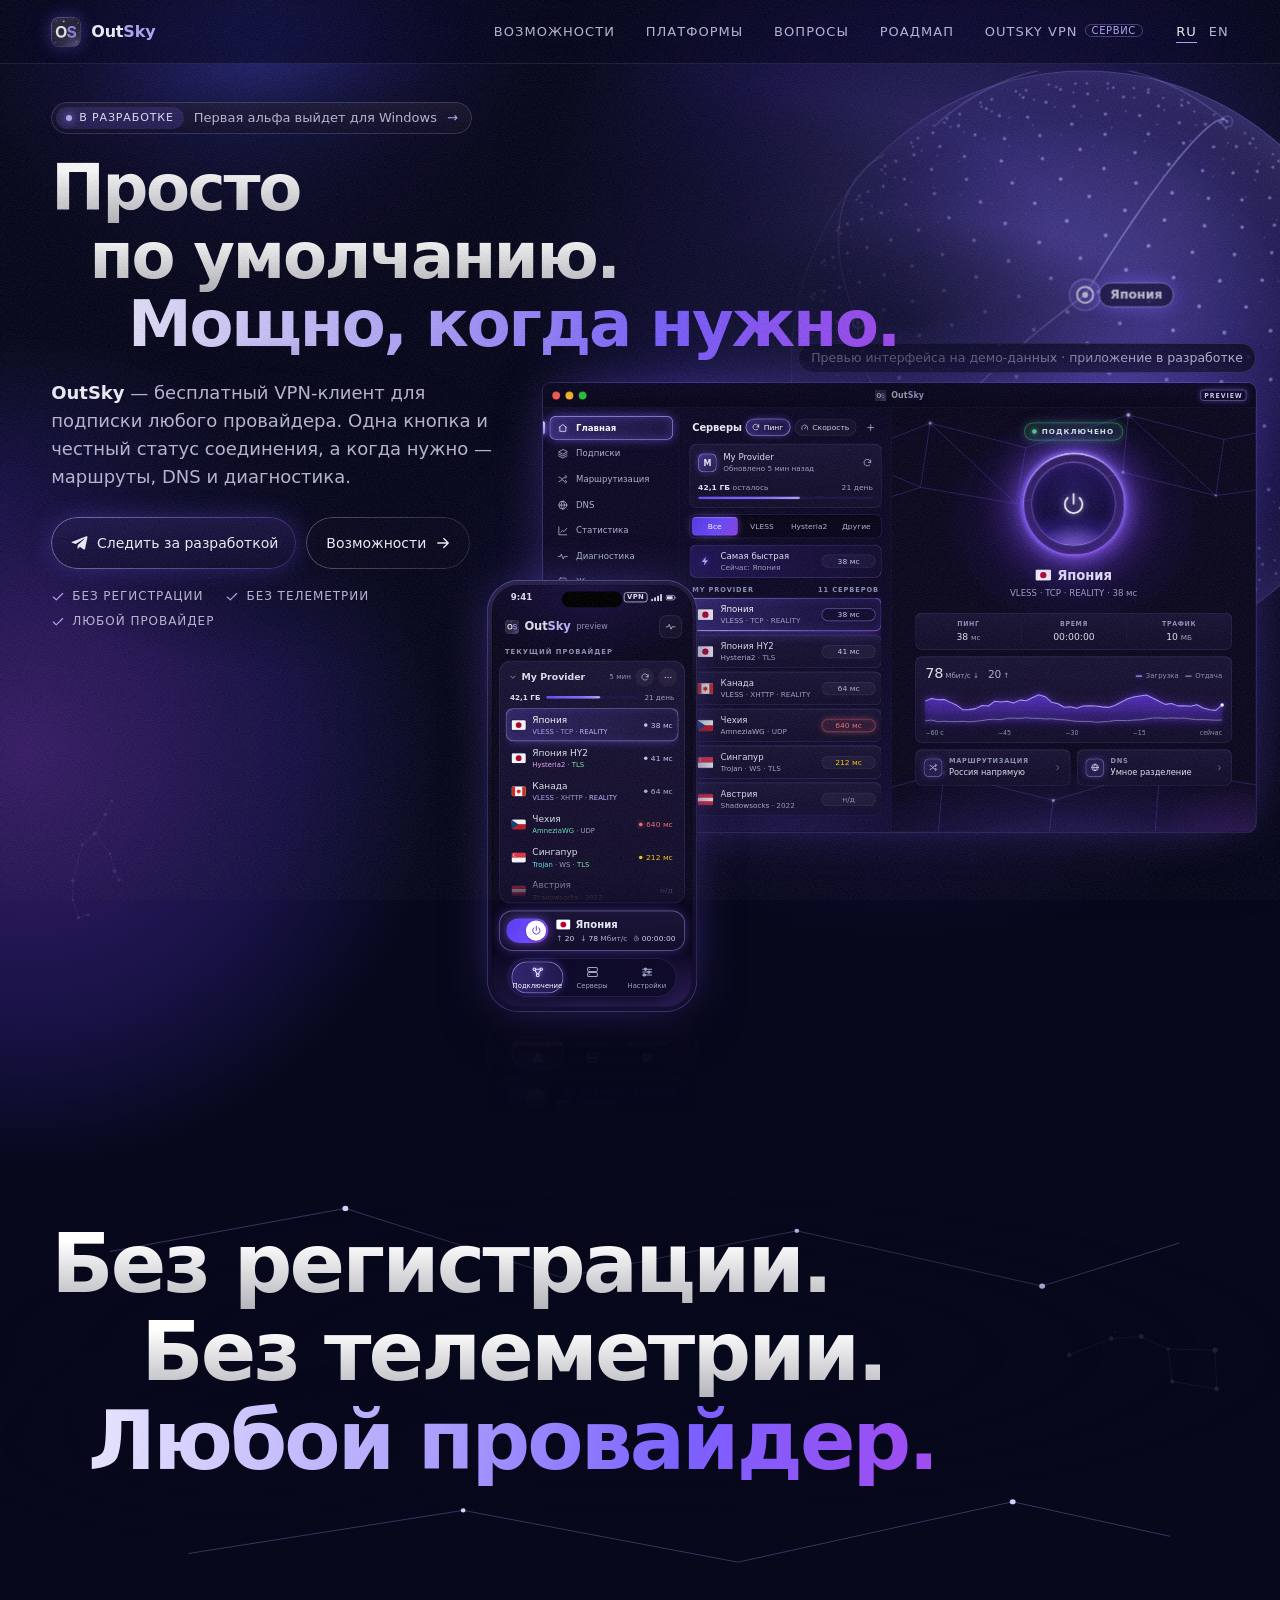
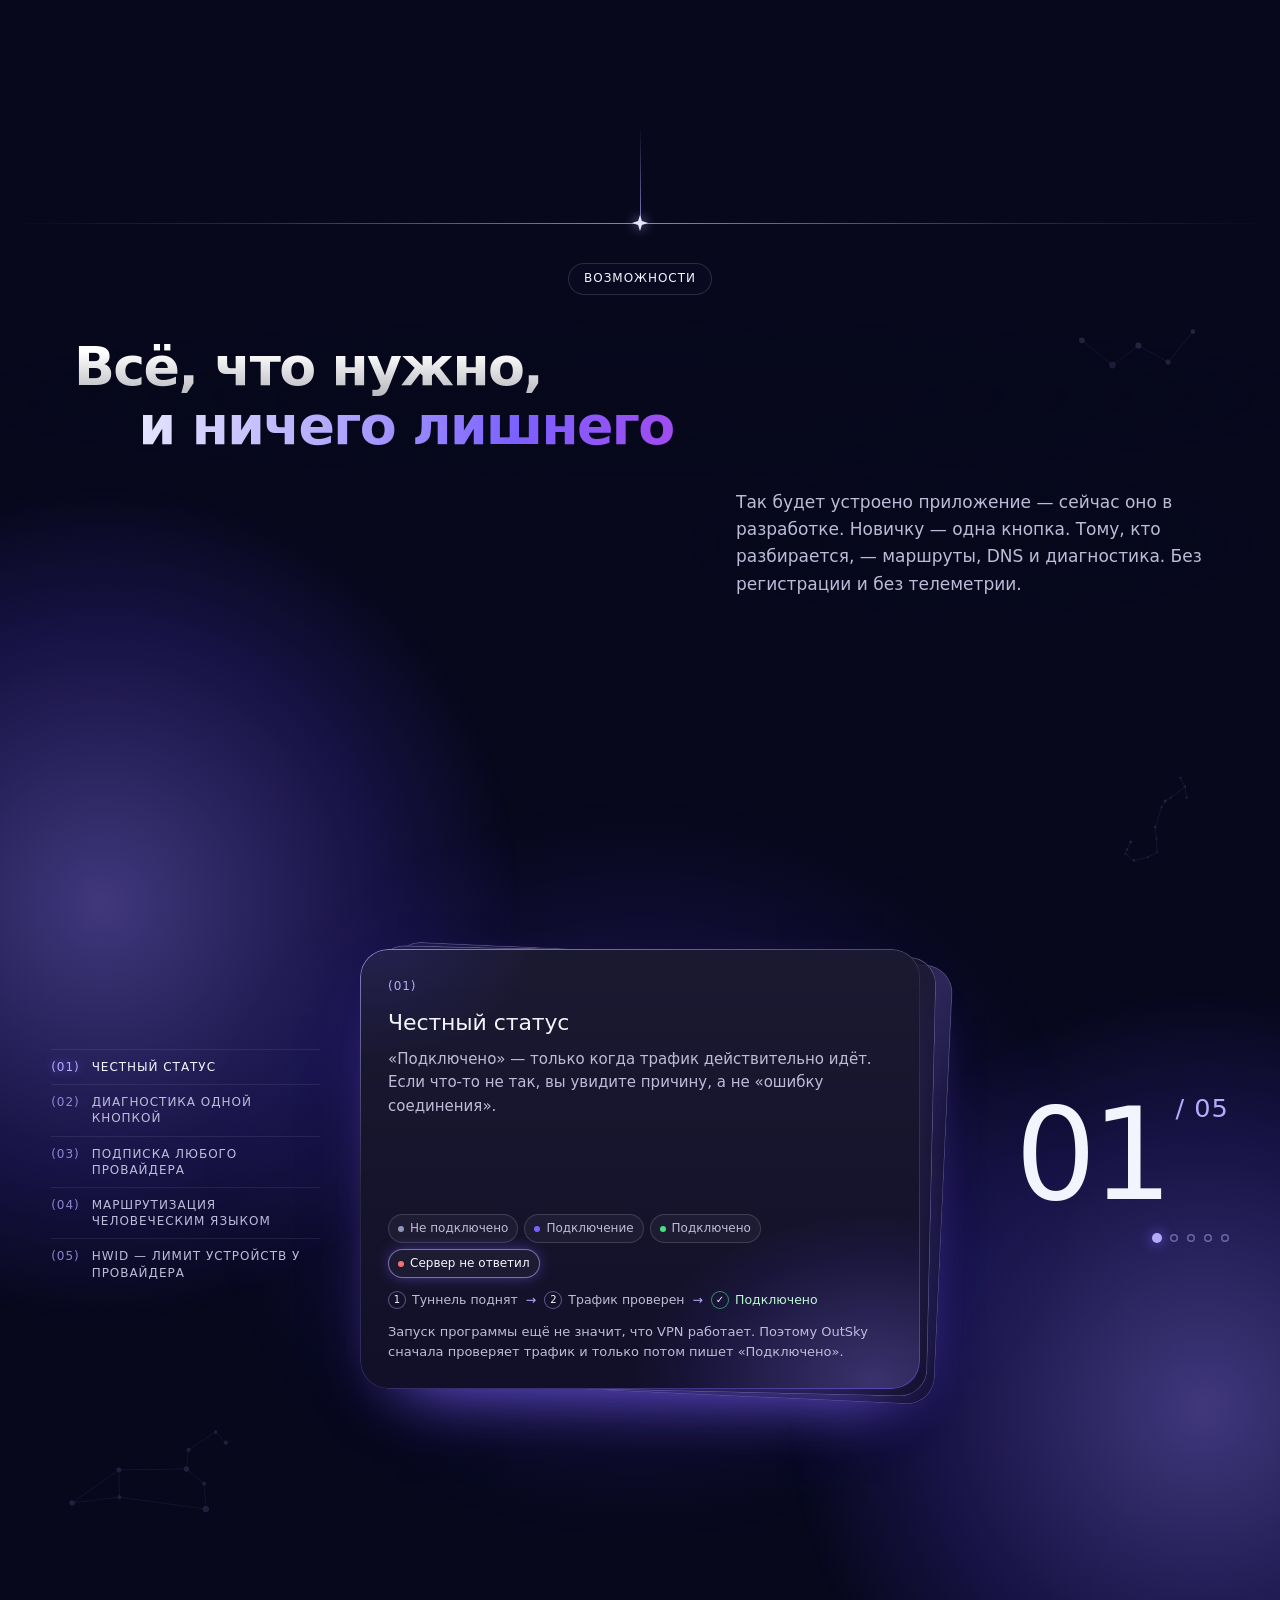
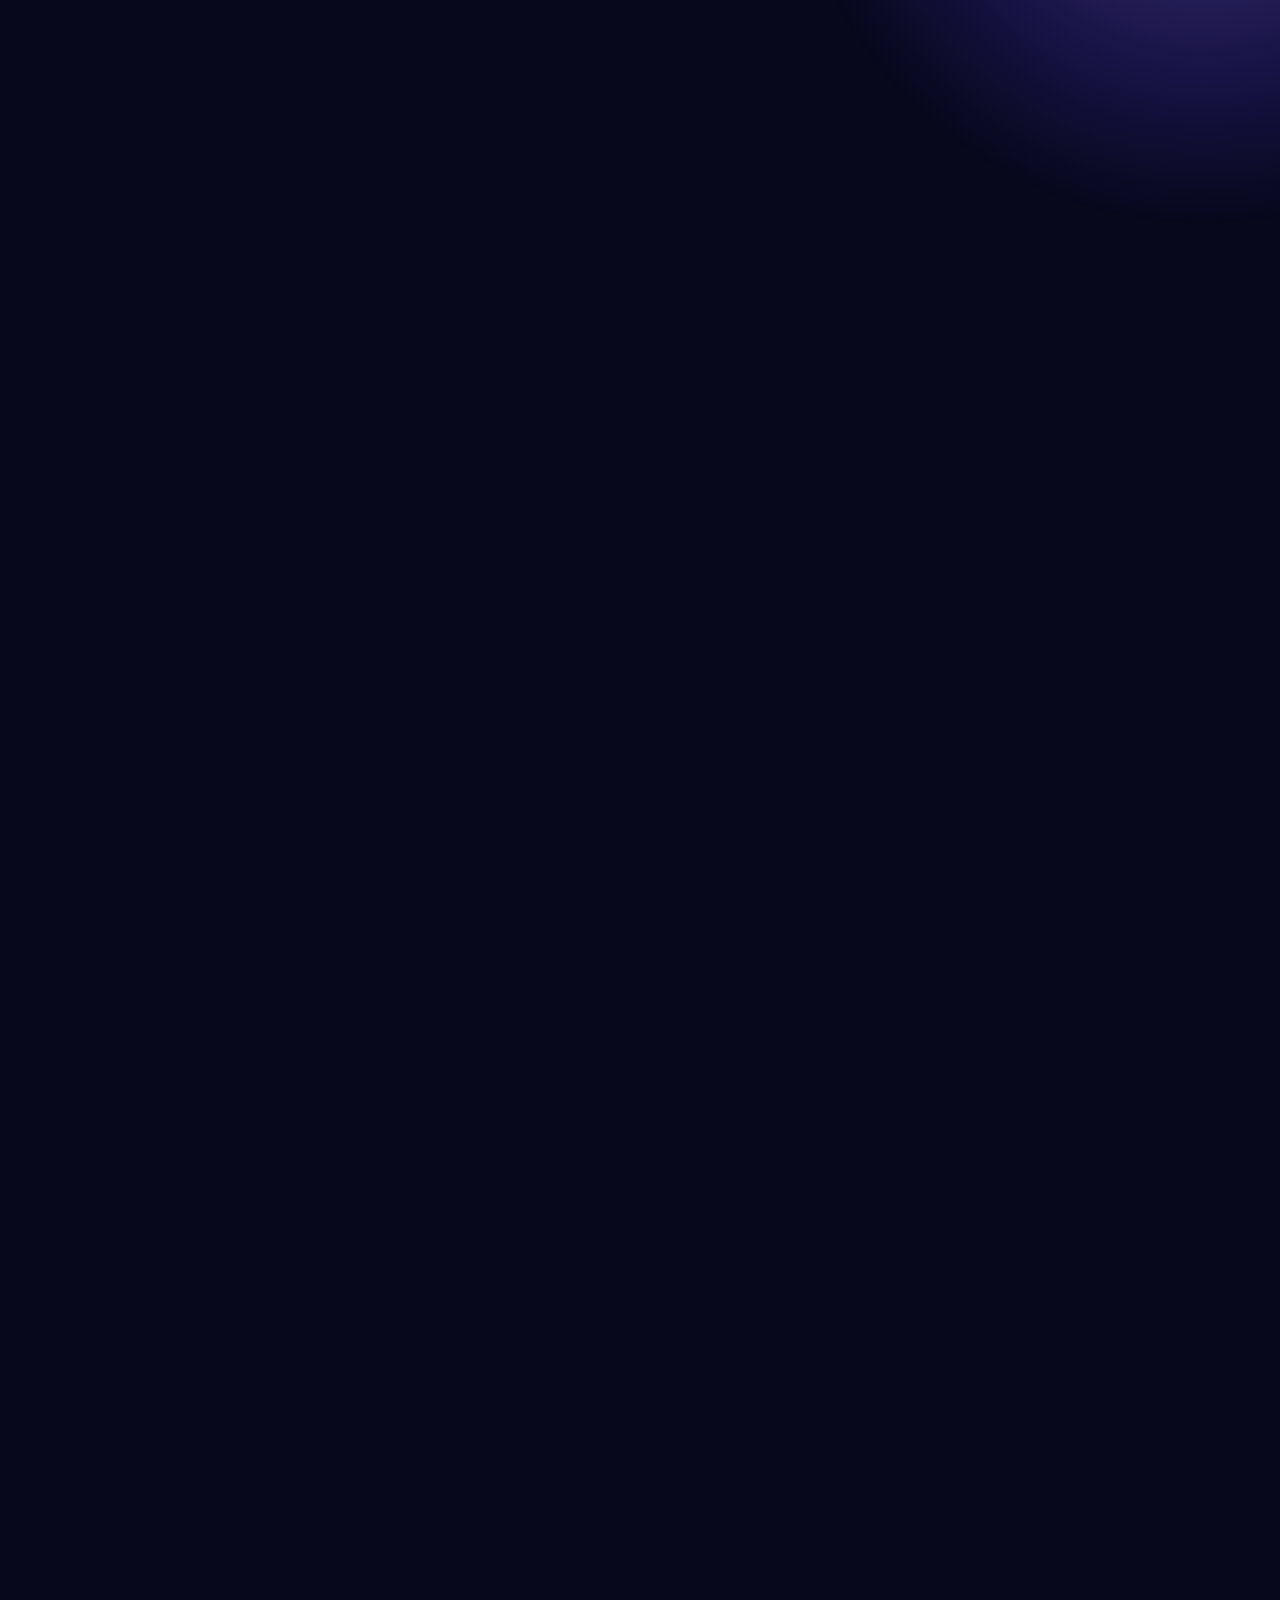
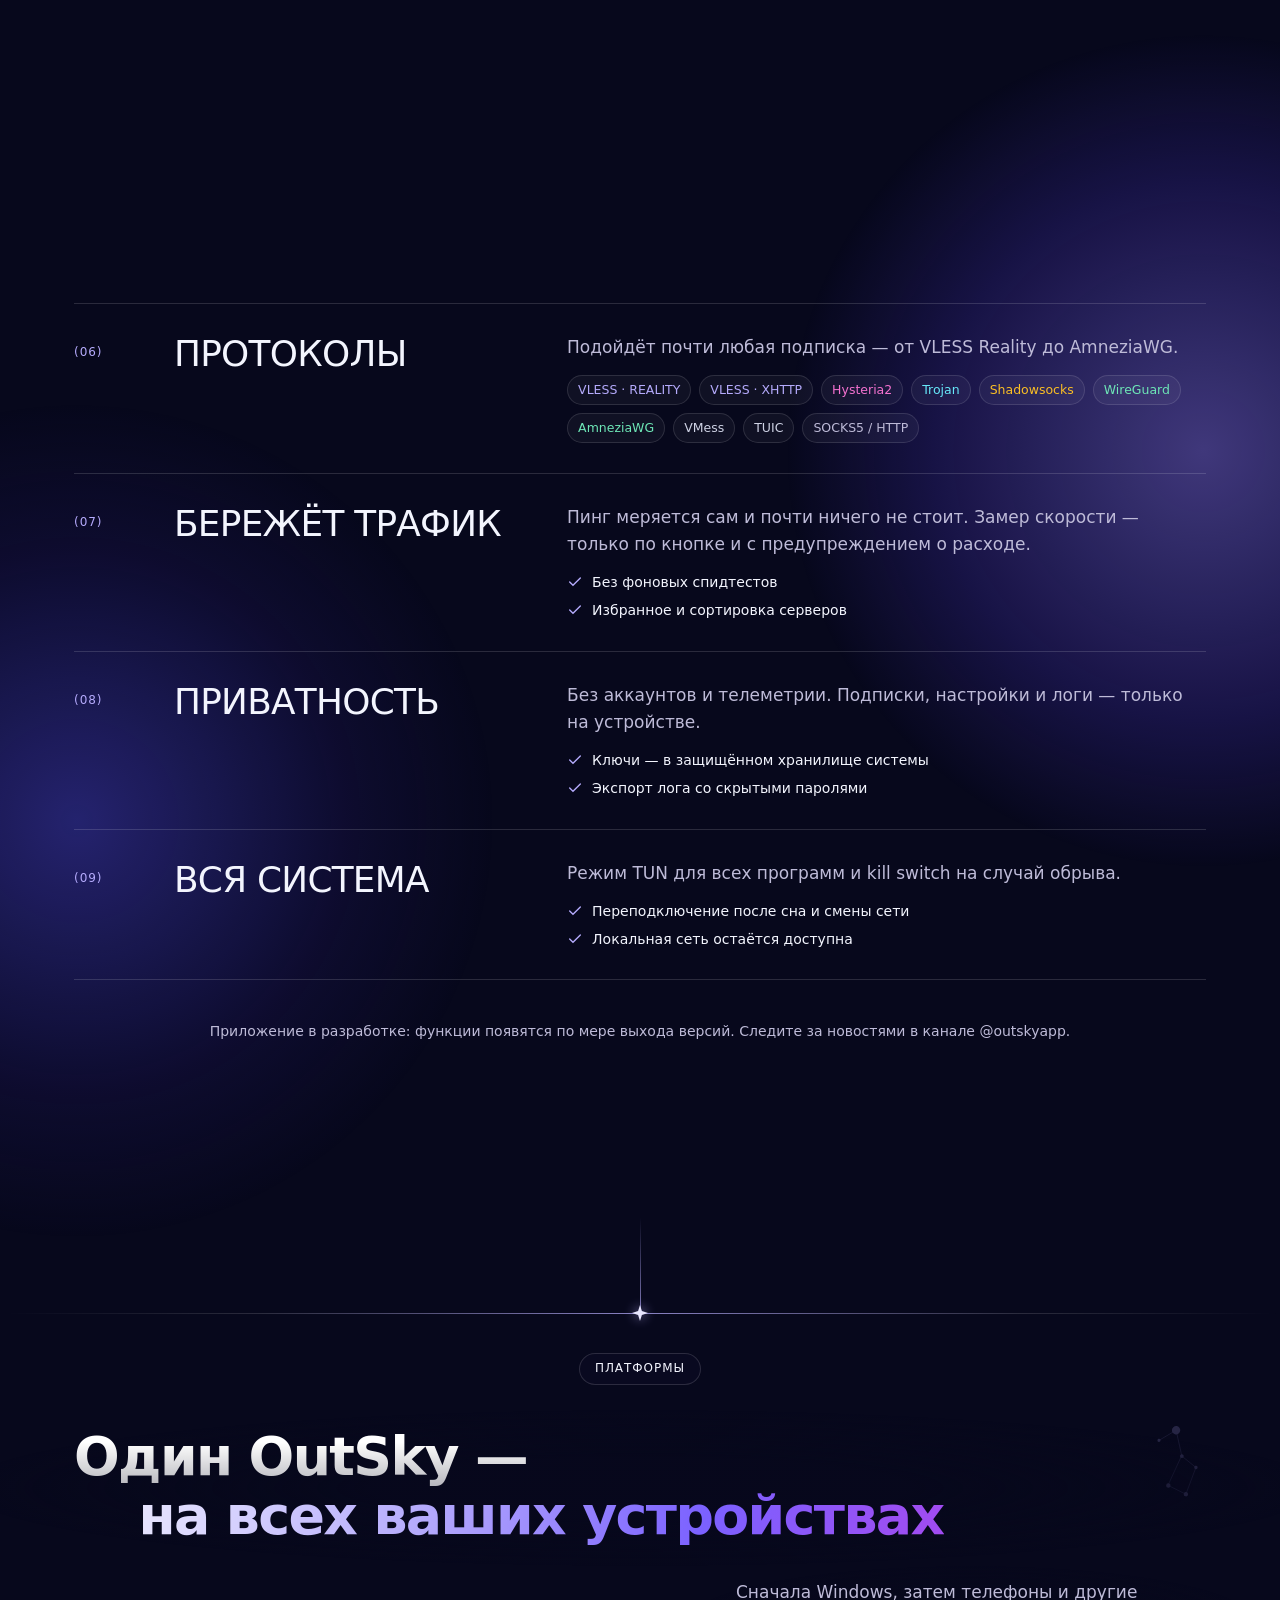
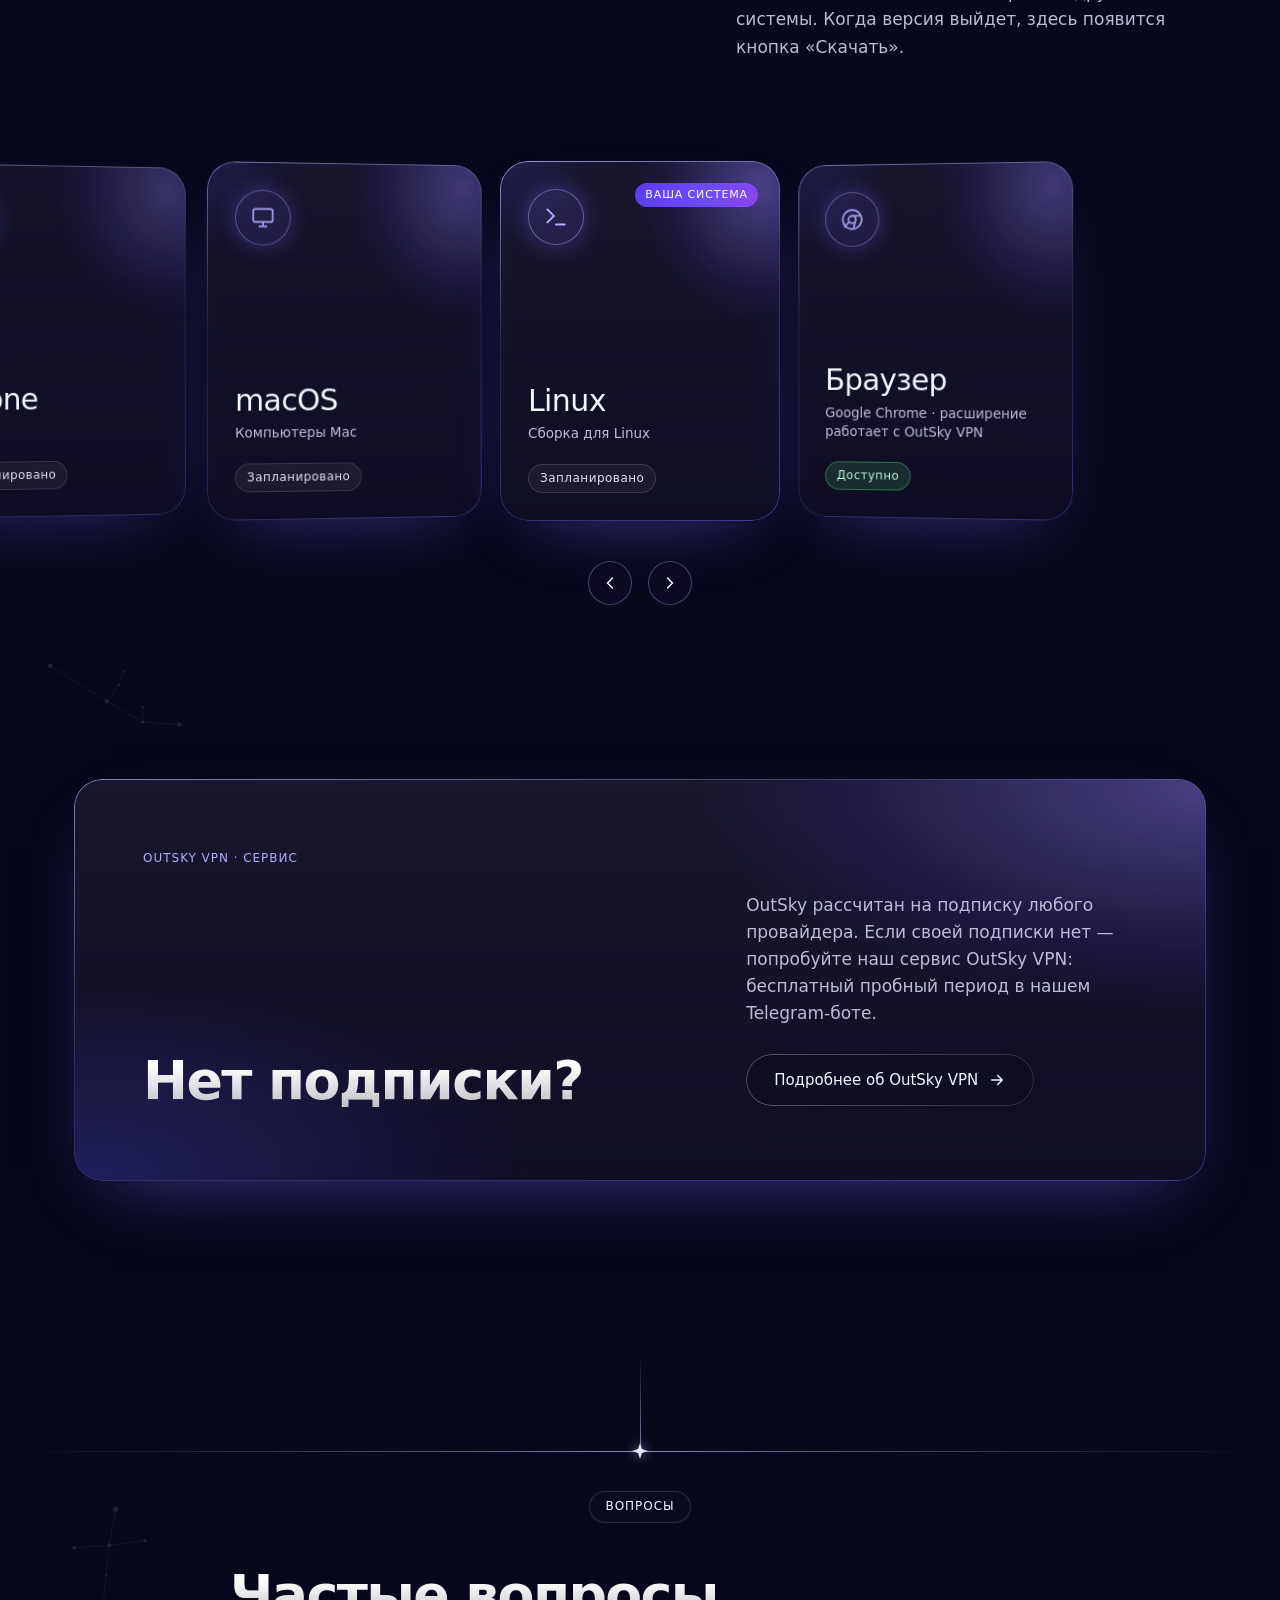
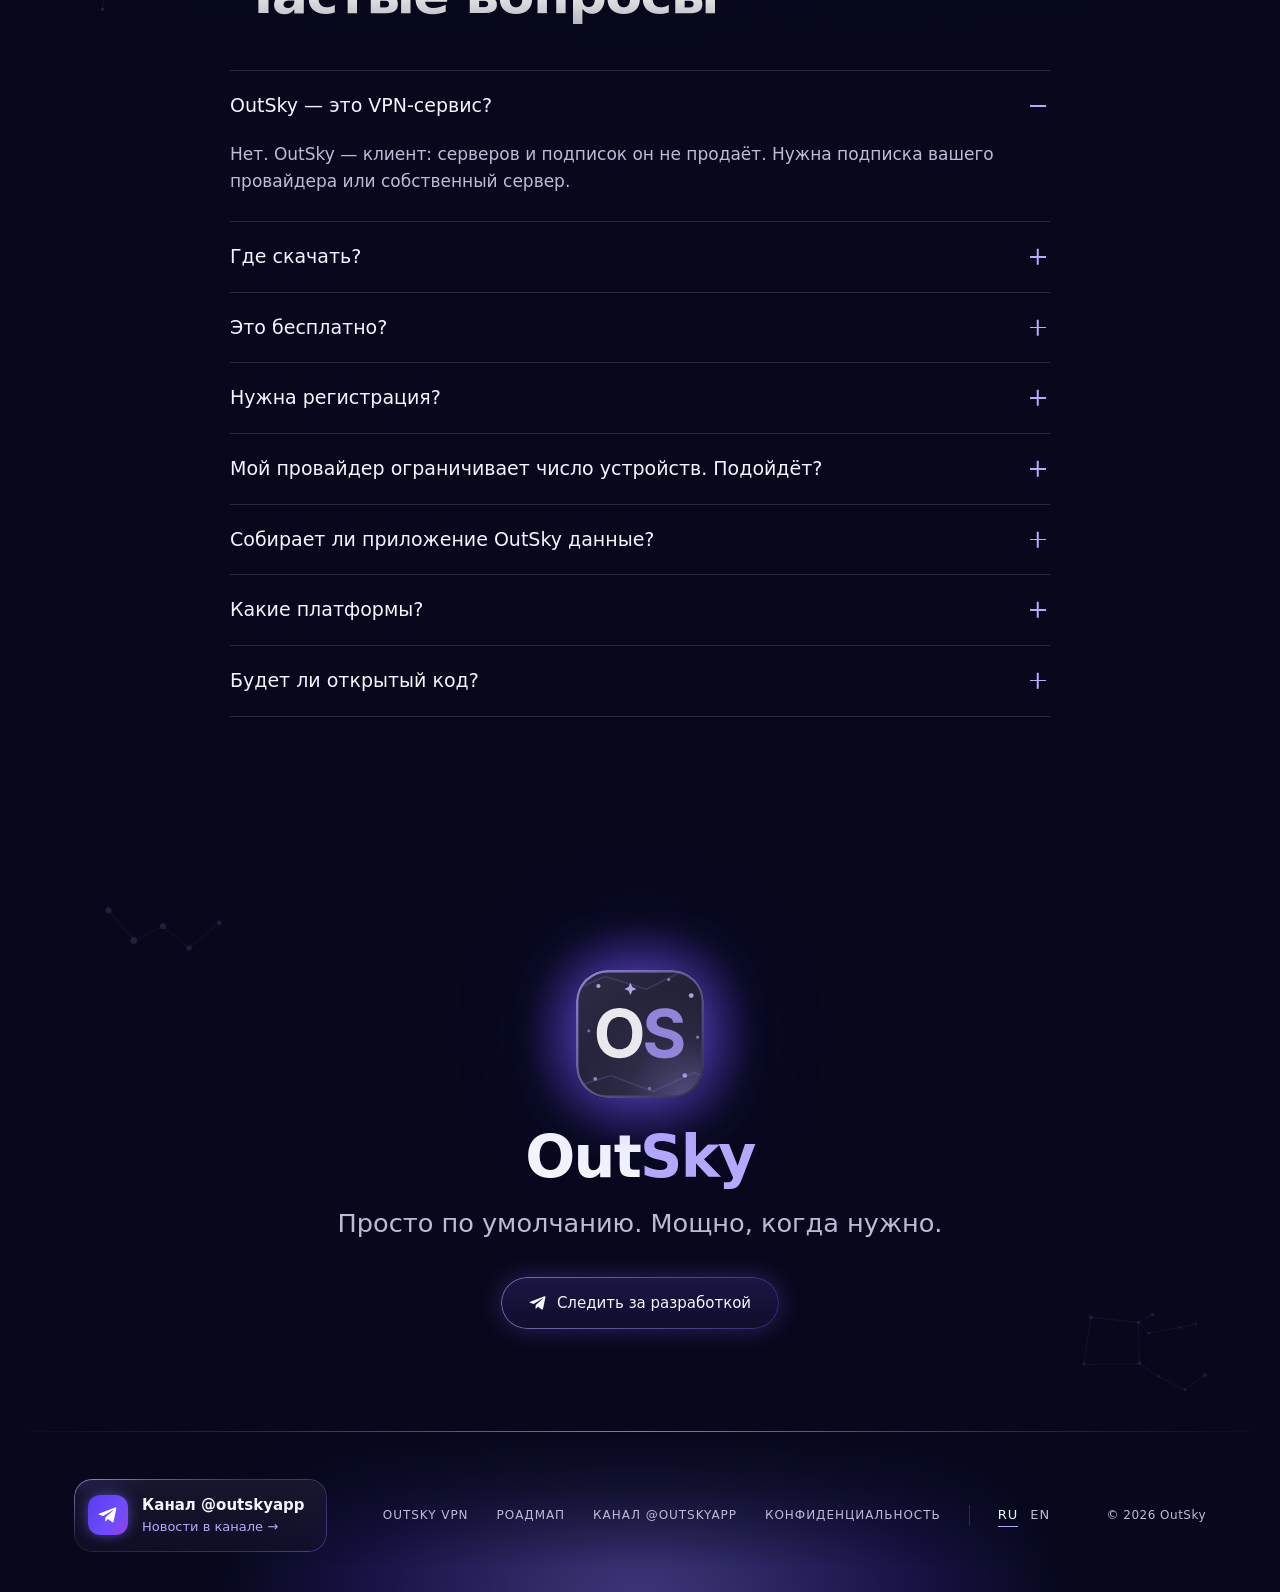
==== commit bfdb6ecb: "Новые картинки превью ссылок в дизайне «Туманность» - Главная и роадмап (RU/EN): знак и слово OutSky" ====
--- a/index.html
+++ b/index.html
@@ -20,9 +20,11 @@
 <meta property="og:title" content="OutSky — просто по умолчанию, мощно, когда нужно">
 <meta property="og:description" content="В разработке: бесплатный VPN-клиент для подписки любого провайдера. Честный статус, диагностика, маршрутизация, HWID.">
 <meta property="og:url" content="https://outsky.app/">
-<meta property="og:image" content="https://outsky.app/assets/img/og-ru.png">
+<meta property="og:image" content="https://outsky.app/assets/img/og/app-ru.jpg">
+<meta property="og:image:type" content="image/jpeg">
 <meta property="og:image:width" content="1200">
 <meta property="og:image:height" content="630">
+<meta property="og:image:alt" content="OutSky — Просто по умолчанию. Мощно, когда нужно.">
 <meta property="og:locale" content="ru_RU">
 <meta property="og:locale:alternate" content="en_US">
 <meta name="twitter:card" content="summary_large_image">
--- a/assets/css/home.css
+++ b/assets/css/home.css
@@ -185,6 +185,7 @@
 .card ul.mini{flex:1; gap:6px; grid-auto-rows:minmax(0,1fr)}
 .card ul.mini li{align-items:center; padding:8px 12px; border-radius:var(--r-sm); font-size:13.5px; background:rgb(255 255 255/.03); box-shadow:inset 0 0 0 1px rgb(255 255 255/.08)}
 .card ul.mini svg{margin-top:1px}
+@media (max-width:1099px){ .card ul.mini{grid-auto-rows:auto; align-content:end} }   /* стопка: плашки своей высоты, список внизу карточки */
 .rts{display:grid; gap:7px}
 .rt{display:flex; align-items:center; gap:12px; padding:10px 14px; border-radius:var(--r-md); cursor:pointer; background:rgb(255 255 255/.03); box-shadow:inset 0 0 0 1px rgb(255 255 255/.09); transition:box-shadow var(--d-s)}
 .rt>div{flex:1; min-width:0} .rt b{display:block; font-size:14px; font-weight:500} .rt small{display:block; font-size:12.5px; line-height:1.4; color:var(--text-2)}
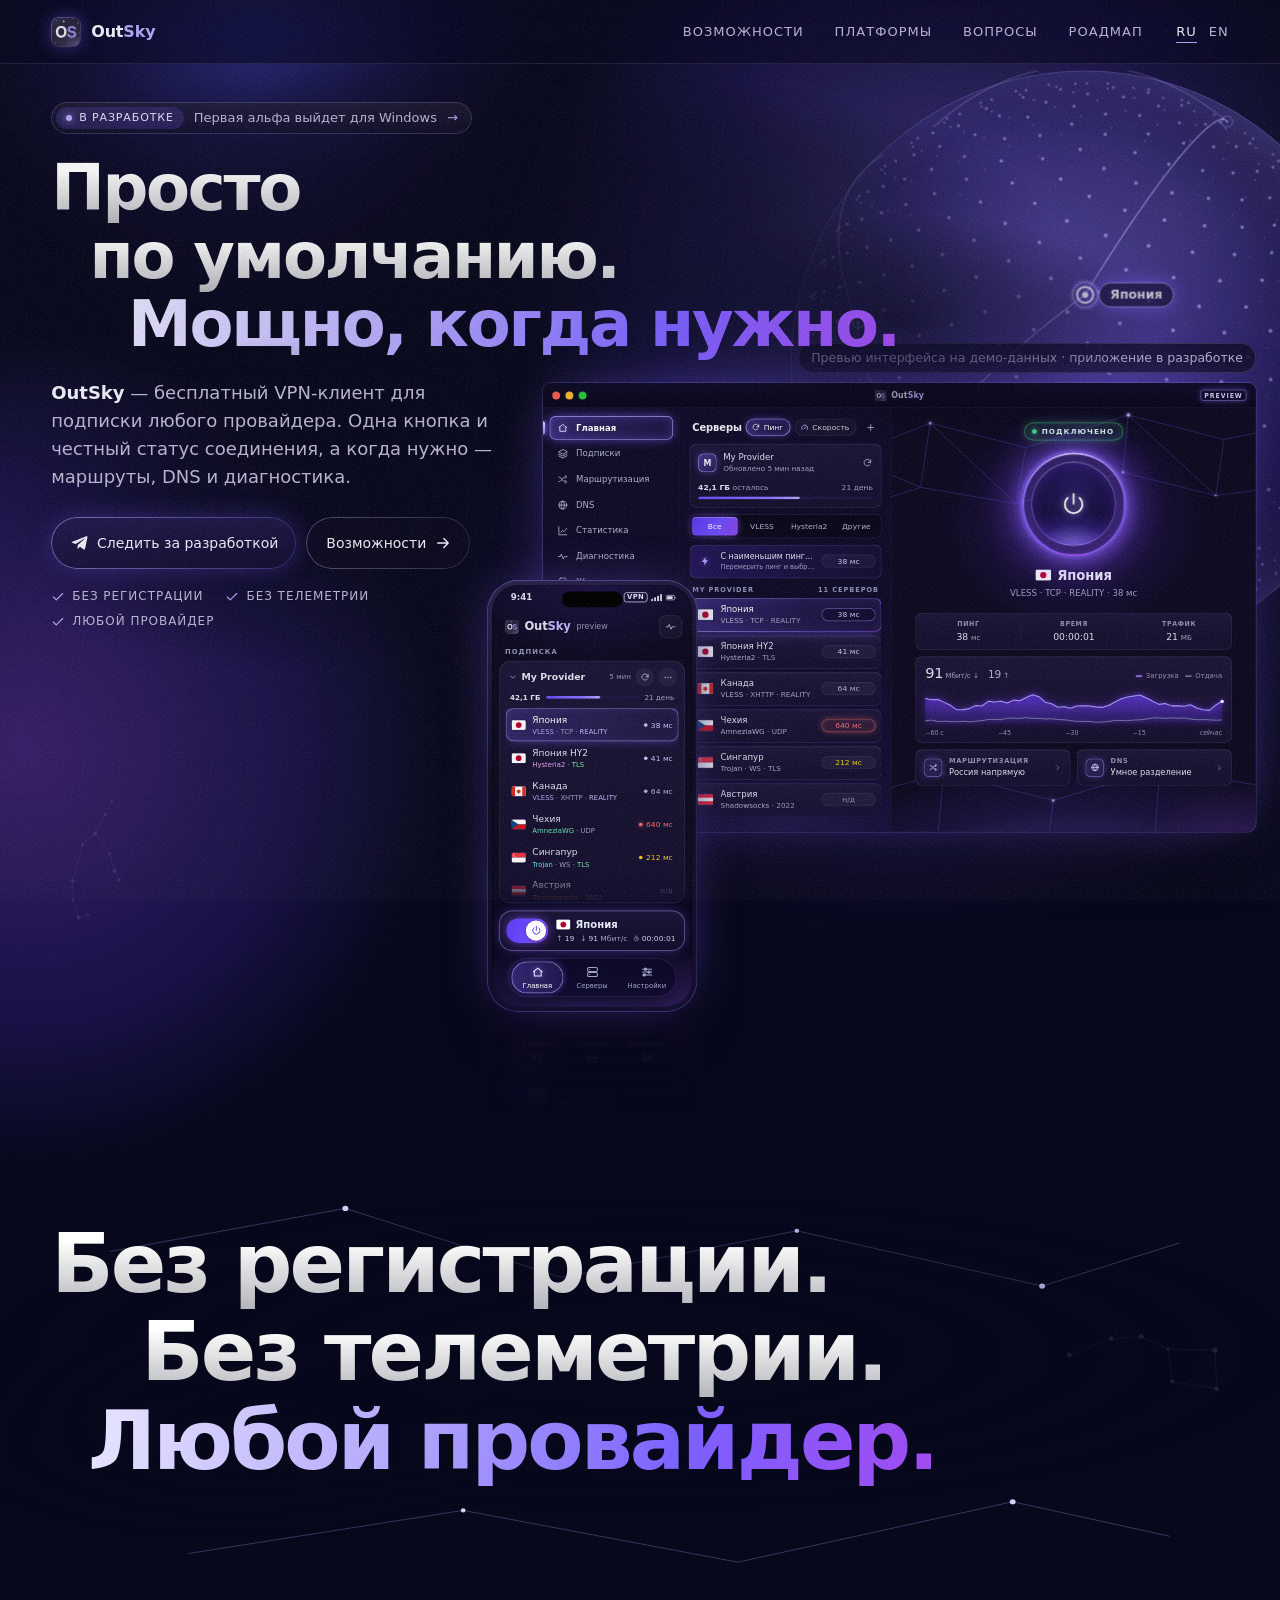
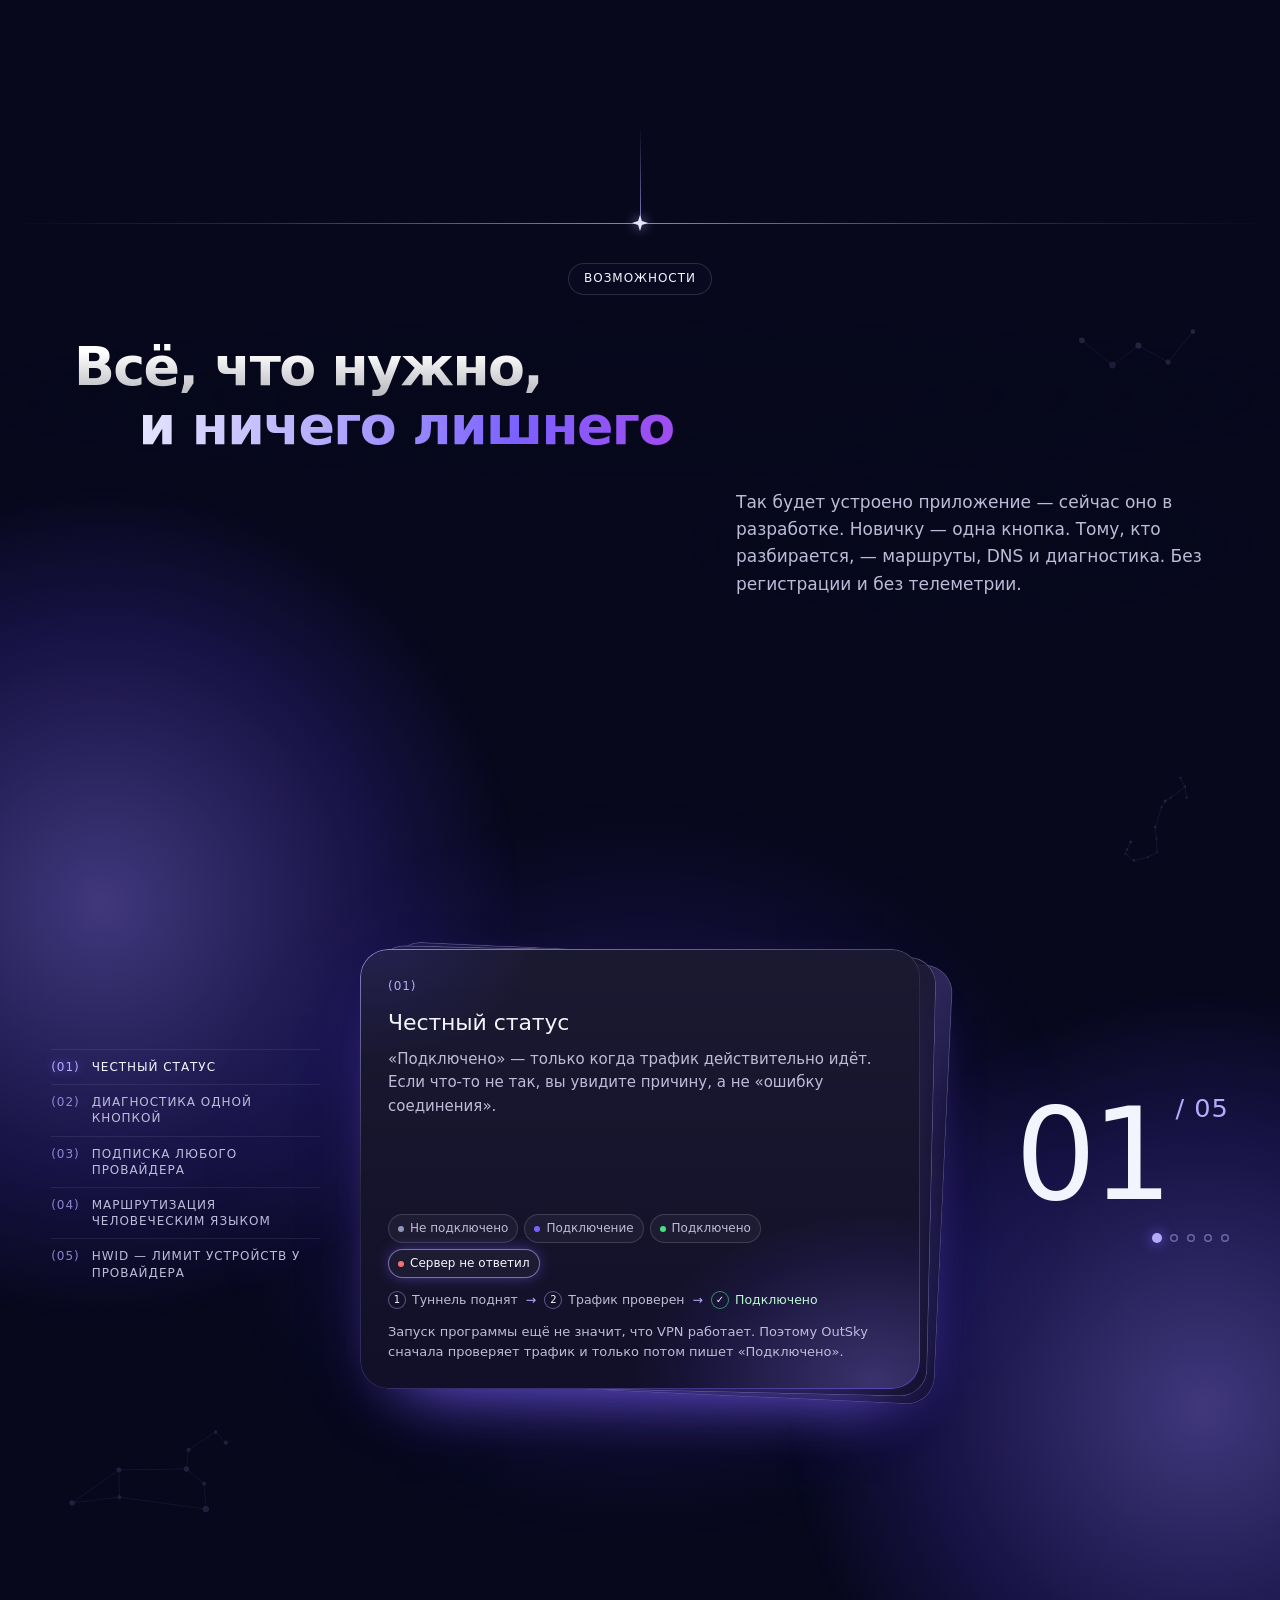
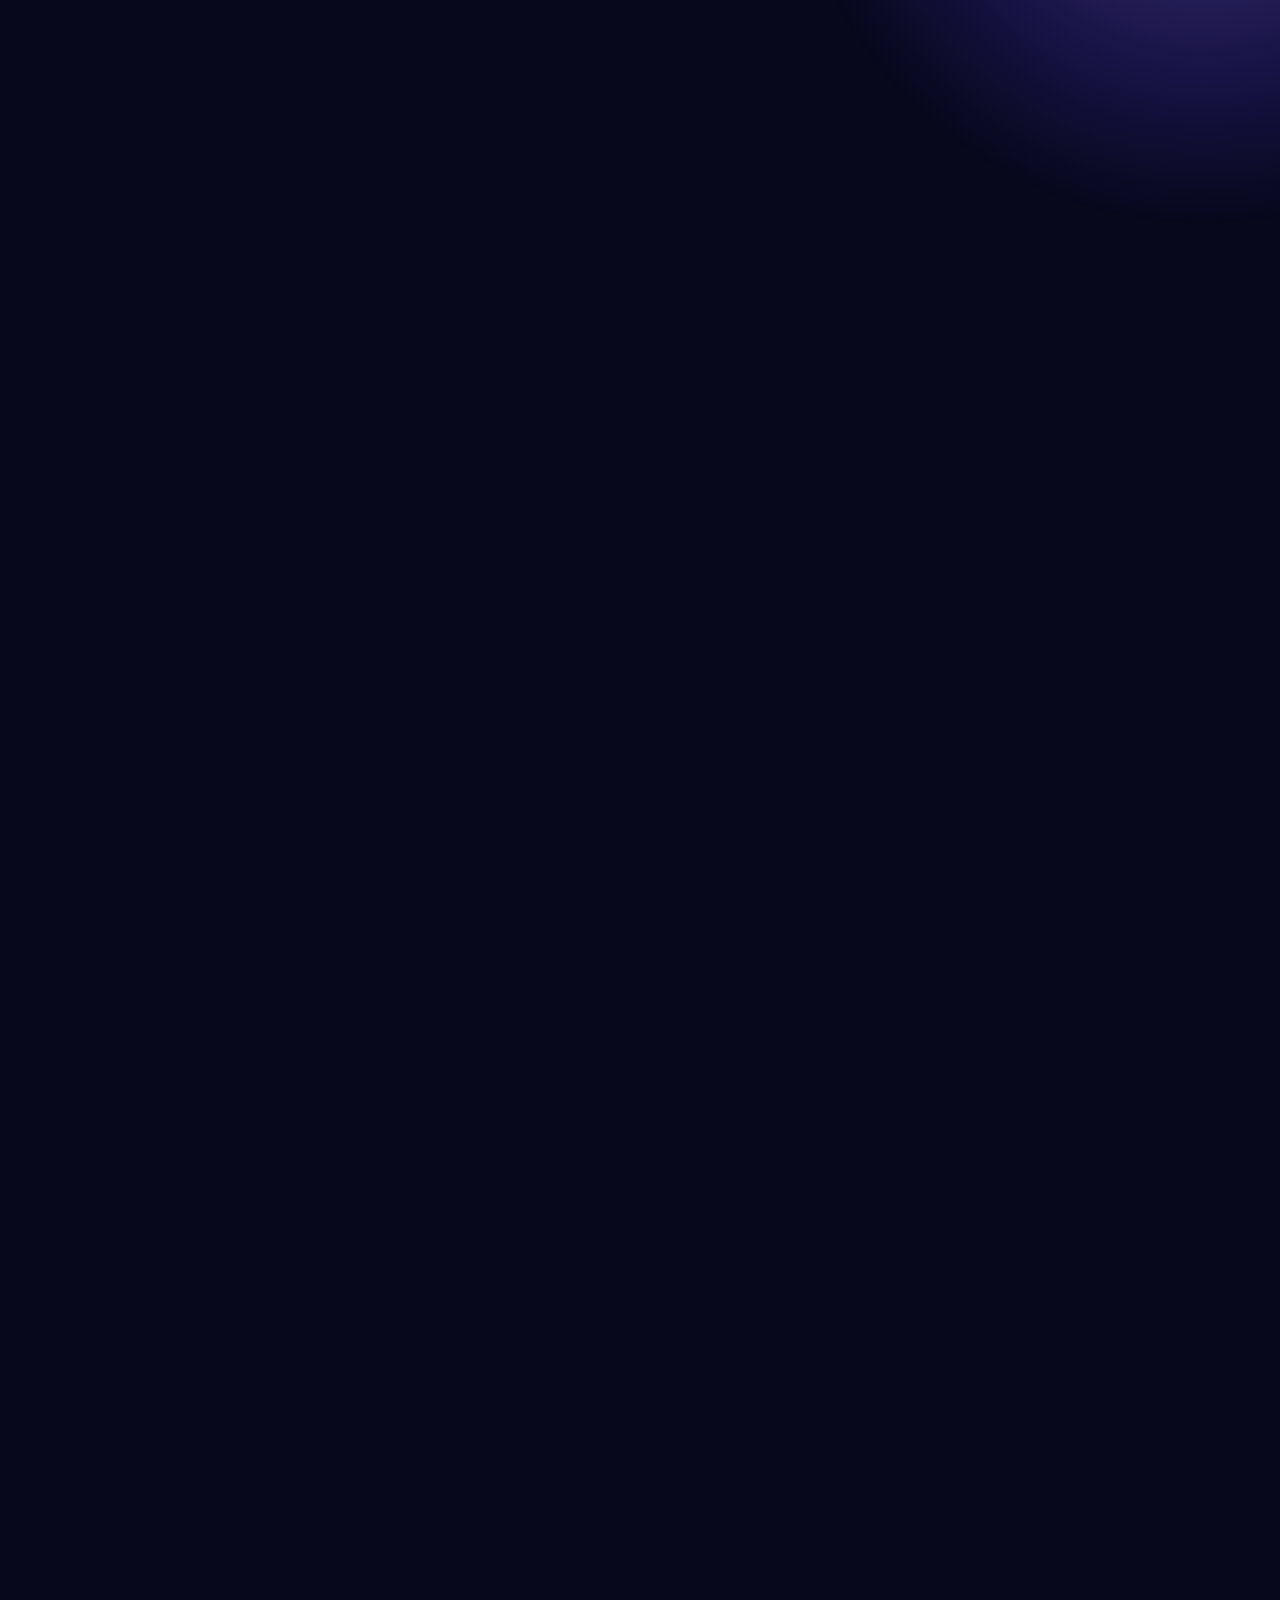
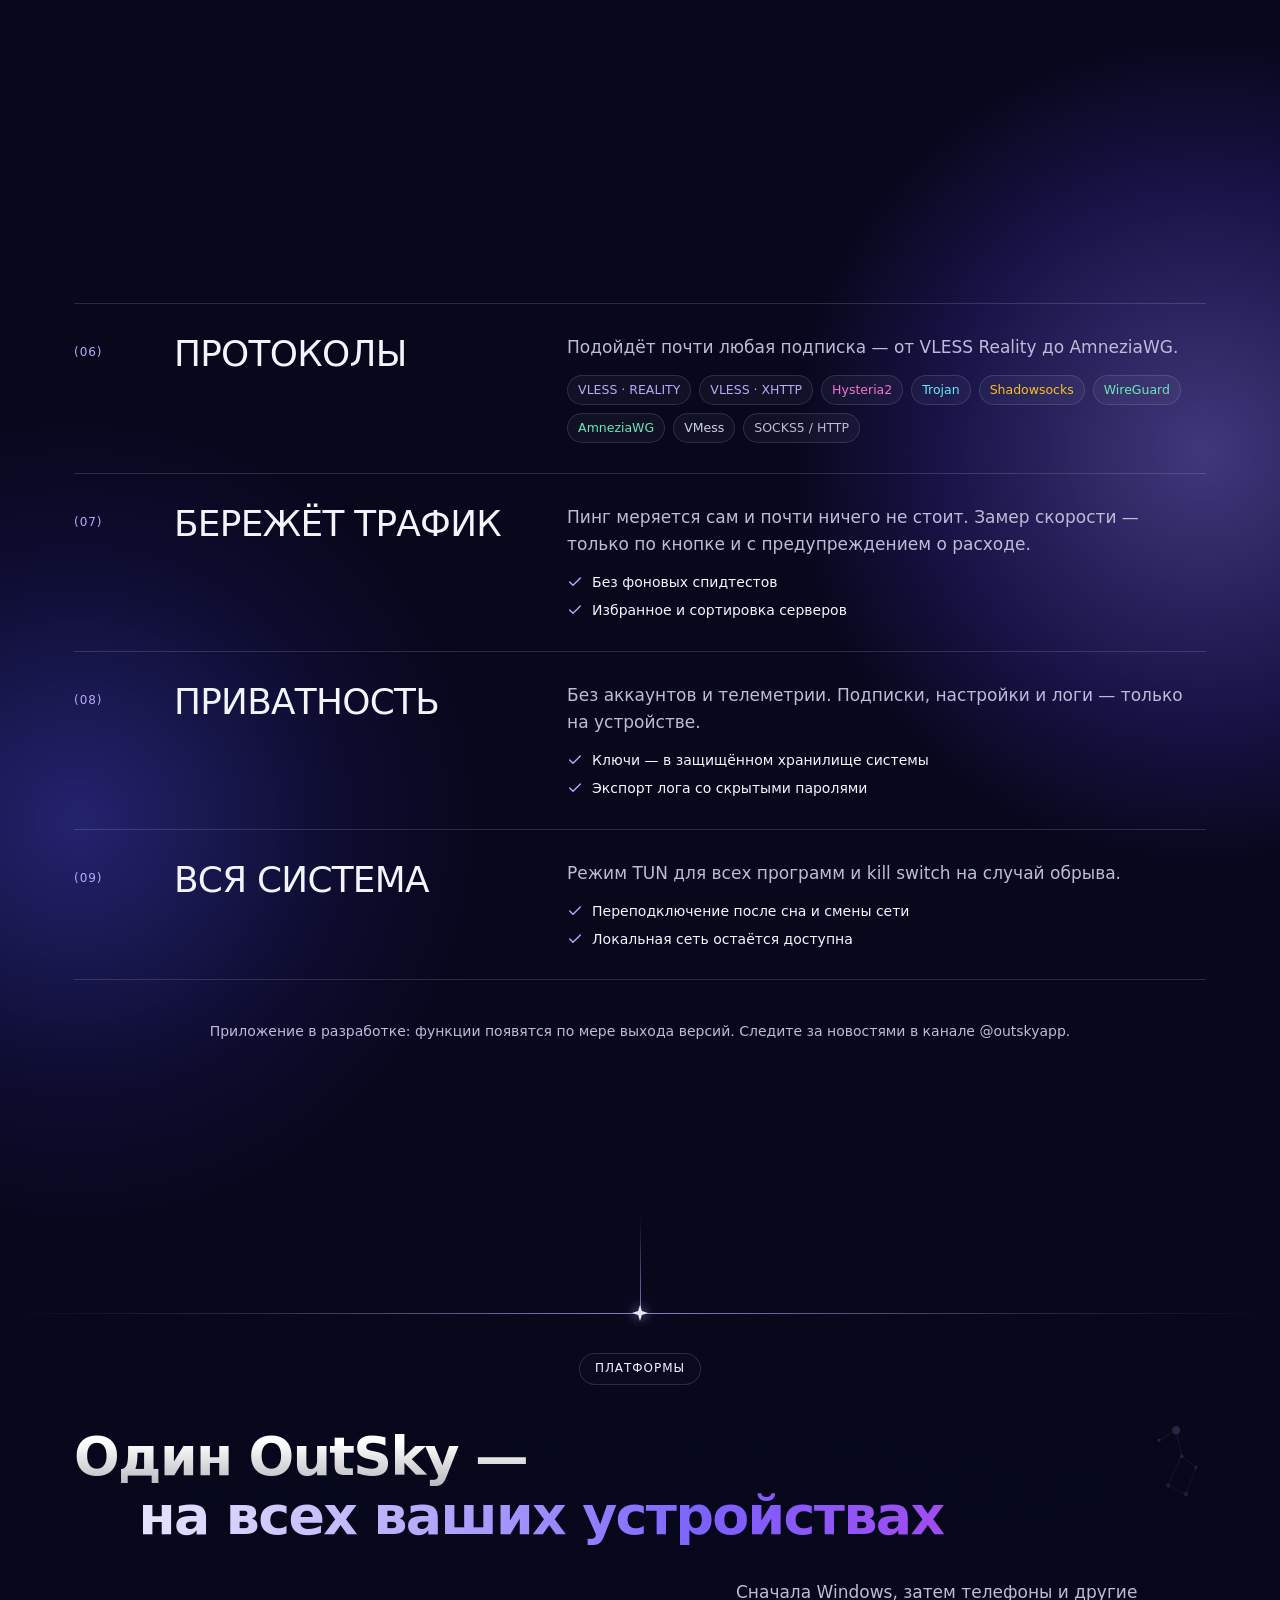
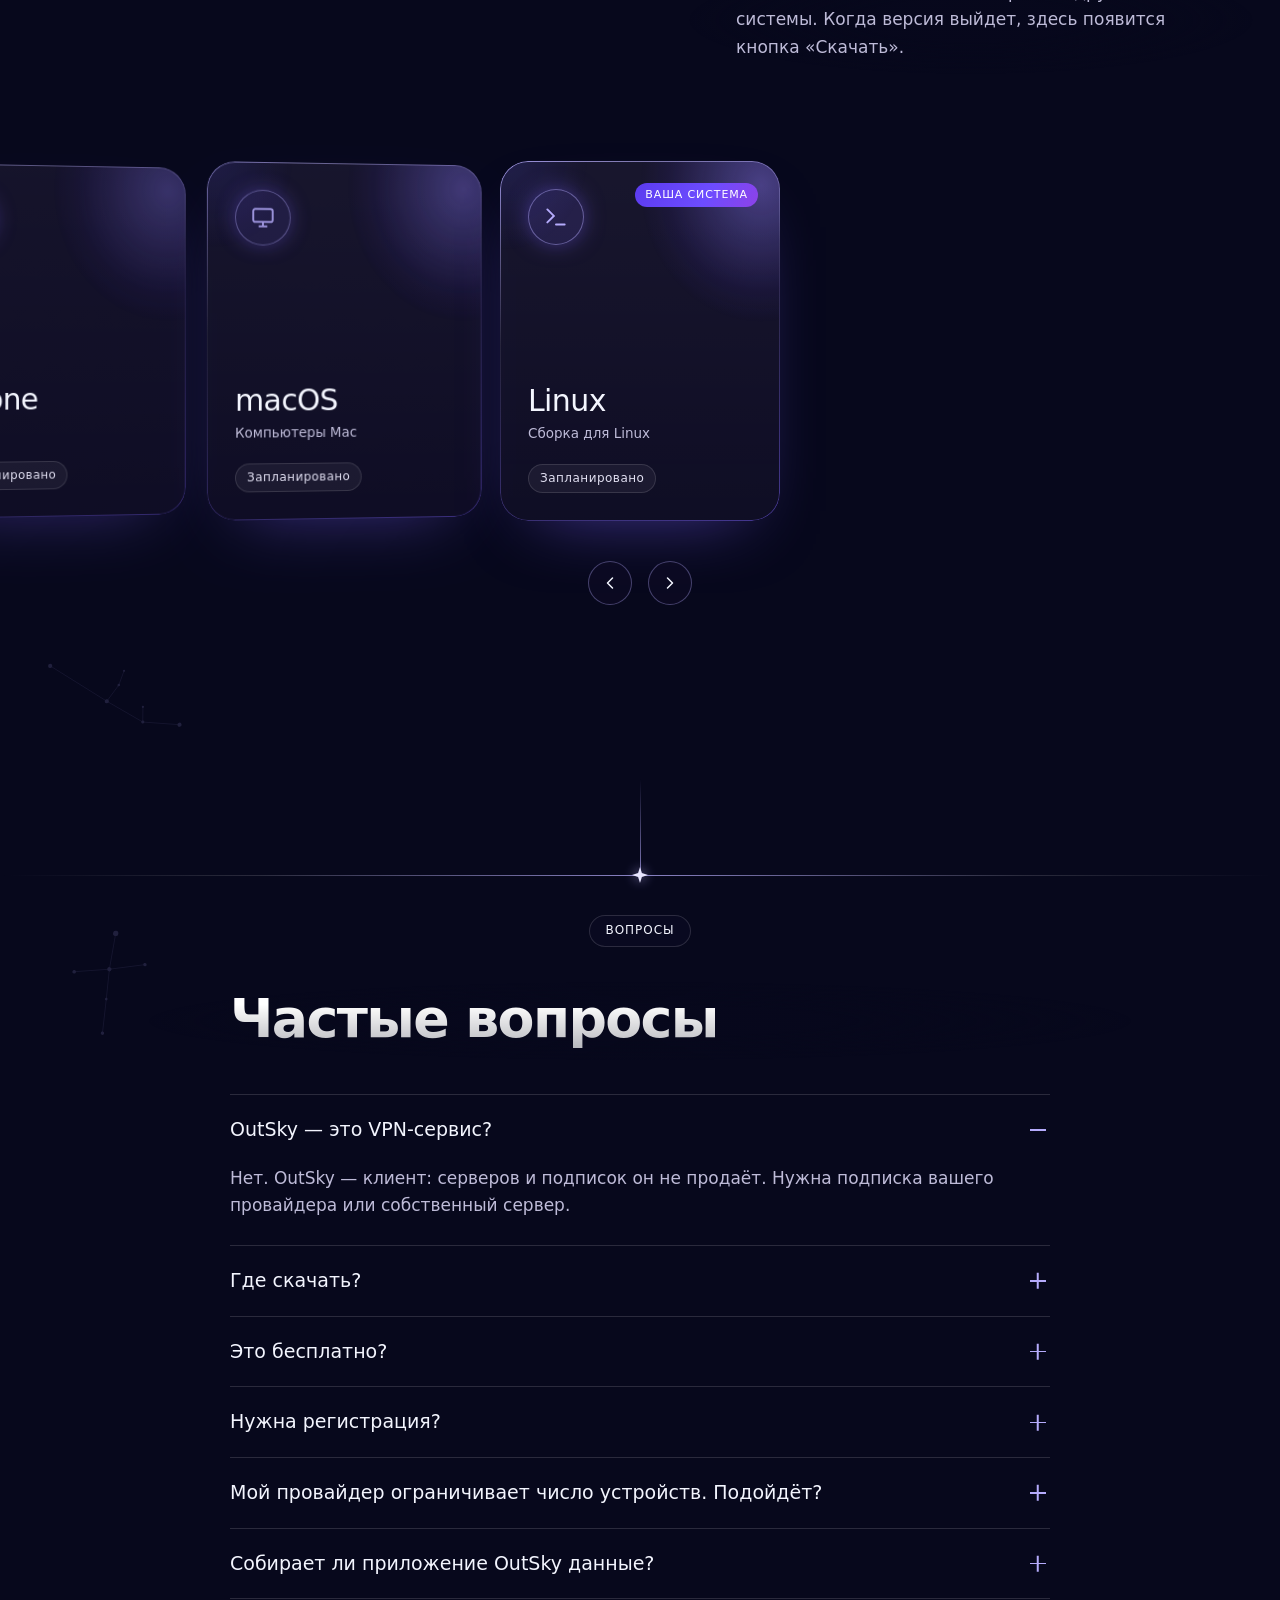
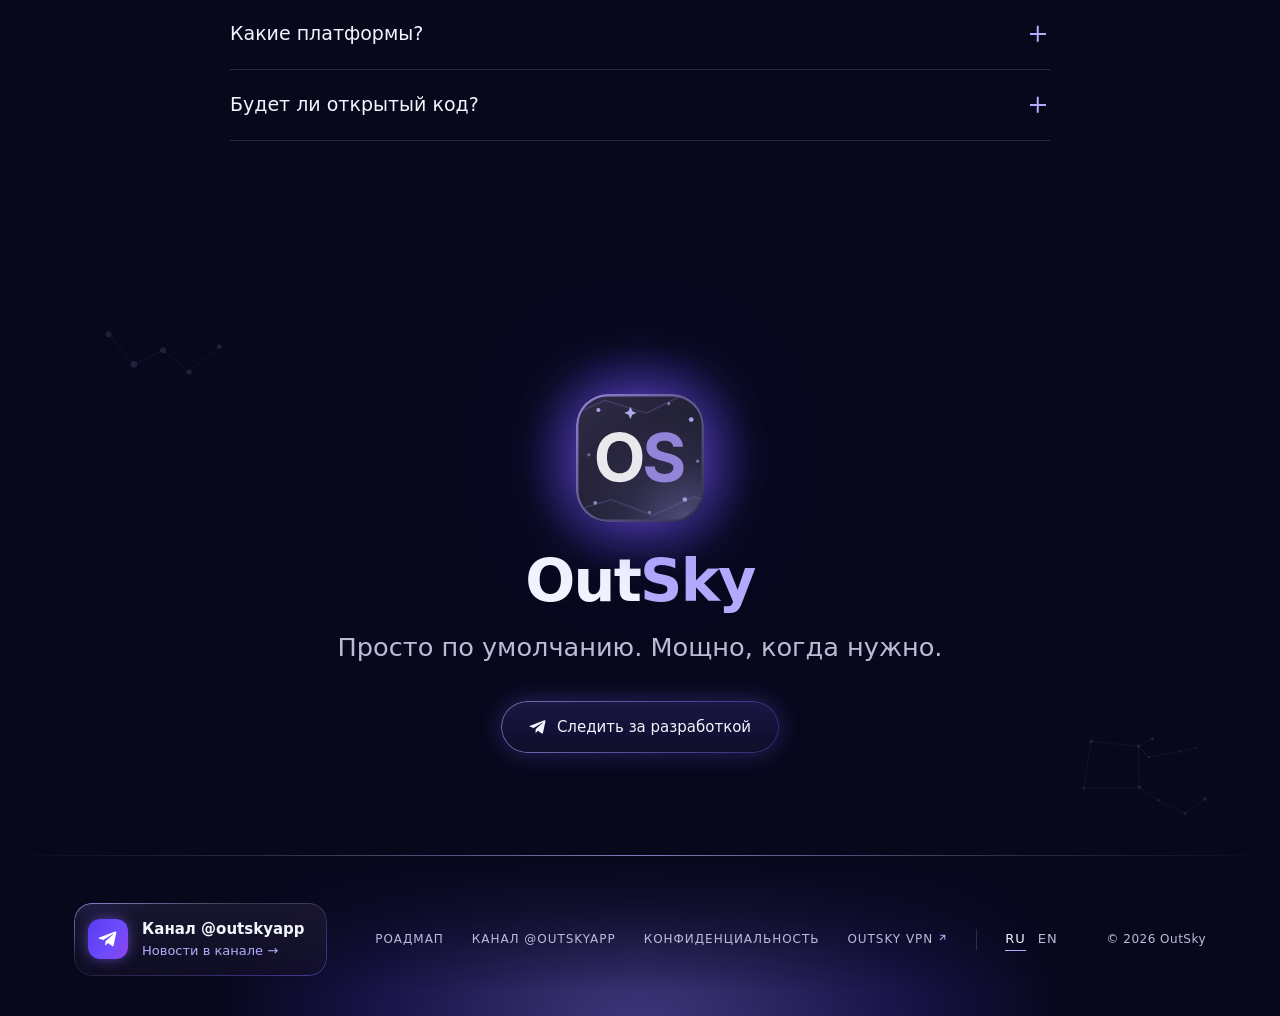
==== commit ea177368: "outsky.app — только приложение: страницы VPN переехали на outsky.cc (заглушки с переадресацией), мак" ====
--- a/index.html
+++ b/index.html
@@ -51,7 +51,7 @@
   <span class="hd-frost" aria-hidden="true"></span>
   <a class="logo" href="/" aria-label="OutSky — на главную"><img class="mark" src="/assets/img/favicon.svg" alt="" width="30" height="30"><span class="word">Out<b>Sky</b></span></a>
   <nav class="hd-nav" aria-label="Главное меню">
-    <a href="#features">Возможности</a><a href="#platforms">Платформы</a><a href="#faq">Вопросы</a><a href="/roadmap/">Роадмап</a><a href="/vpn/" class="vpn">OutSky VPN<i>сервис</i></a>
+    <a href="#features">Возможности</a><a href="#platforms">Платформы</a><a href="#faq">Вопросы</a><a href="/roadmap/">Роадмап</a>
   </nav>
   <div class="lang" role="group" aria-label="Язык"><a class="on" href="/" hreflang="ru" aria-current="true">RU</a><a href="/en/" hreflang="en" lang="en">EN</a></div>
   <!-- мобильное меню — Popover API (работает без JS); где Popover API нет — ссылка на ссылки в подвале -->
@@ -65,7 +65,6 @@
     <li><a href="#platforms"><span class="ix" aria-hidden="true">(02)</span>Платформы</a></li>
     <li><a href="#faq"><span class="ix" aria-hidden="true">(03)</span>Вопросы</a></li>
     <li><a href="/roadmap/"><span class="ix" aria-hidden="true">(04)</span>Роадмап</a></li>
-    <li><a href="/vpn/"><span class="ix" aria-hidden="true">(05)</span>OutSky VPN <i>сервис</i></a></li>
   </ol>
   <div class="lang" role="group" aria-label="Язык"><a class="on" href="/" hreflang="ru" aria-current="true">RU</a><a href="/en/" hreflang="en" lang="en">EN</a></div>
 </nav>
@@ -145,7 +144,7 @@
       </div>
       <div class="osw-seg" id="oswFlt"><span class="on" data-f="all">Все</span><span data-f="v">VLESS</span><span data-f="h">Hysteria2</span><span data-f="o">Другие</span></div>
       <div class="osw-list">
-        <div class="osw-row osw-fast" role="button" tabindex="-1" data-fast><span class="bolt"><svg viewBox="0 0 24 24"><path d="M13 2 4 14h6l-1 8 9-12h-6l1-8z" fill="currentColor"/></svg></span><div class="osw-g"><b>Самая быстрая</b><small id="oswFastSub">Сейчас: Япония</small></div><span class="osw-ping q1" id="oswFastPing">38 мс</span></div>
+        <div class="osw-row osw-fast" role="button" tabindex="-1" data-fast><span class="bolt"><svg viewBox="0 0 24 24"><path d="M13 2 4 14h6l-1 8 9-12h-6l1-8z" fill="currentColor"/></svg></span><div class="osw-g"><b>С наименьшим пингом</b><small>Перемерить пинг и выбрать</small></div><span class="osw-ping q1" id="oswFastPing">38 мс</span></div>
         <div class="osw-gl"><span>My Provider</span><span>11 серверов</span></div>
         <div id="oswRows">
           <div class="osw-row sel"><span class="osw-fl"><svg viewBox="0 0 30 20"><rect width="30" height="20" fill="#fff"/><circle cx="15" cy="10" r="6" fill="#bc002d"/></svg></span><div class="osw-g"><b>Япония</b><small><i>VLESS</i> · TCP · REALITY</small></div><span class="osw-ping q1">38 мс</span></div>
@@ -231,7 +230,7 @@
     <div class="osp-h"><span class="osp-wm"><img src="/assets/img/favicon.svg" alt=""><span>Out<b>Sky</b></span></span><span class="osp-ver">preview</span>
       <span class="osw-ib" aria-hidden="true"><svg viewBox="0 0 24 24" fill="none" stroke="currentColor" stroke-width="1.8" stroke-linecap="round" stroke-linejoin="round"><path d="M3 12h4l2-5 4 10 2-5h6"/></svg></span></div>
 
-    <div class="osp-lbl">Текущий провайдер</div>
+    <div class="osp-lbl">Подписка</div>
     <div class="osp-prov">
       <div class="osp-ph"><span class="chev"><svg viewBox="0 0 24 24" fill="none" stroke="currentColor" stroke-width="2.4" stroke-linecap="round" stroke-linejoin="round"><path d="m6 9 6 6 6-6"/></svg></span><b>My Provider</b><small>5 мин</small>
         <span class="osp-rb" role="button" tabindex="-1" data-osp-act="reping" aria-label="Перепроверить пинг всех серверов"><svg viewBox="0 0 24 24" fill="none" stroke="currentColor" stroke-width="2.2" stroke-linecap="round" stroke-linejoin="round"><path d="M20 11a8 8 0 1 0-2.3 5.3"/><path d="M20 4v6h-6"/></svg></span>
@@ -260,7 +259,7 @@
     </div>
 
     <div class="osp-tabs" role="group" aria-label="Разделы приложения">
-      <span class="osp-tab on"><svg viewBox="0 0 24 24" fill="none" stroke="currentColor" stroke-width="1.8" stroke-linecap="round" stroke-linejoin="round"><circle cx="6" cy="7" r="2.2"/><circle cx="18" cy="7" r="2.2"/><circle cx="12" cy="17.5" r="2.4"/><path d="M8.2 7h7.6M7.2 9l3.7 6.6M16.8 9l-3.7 6.6"/></svg>Подключение</span>
+      <span class="osp-tab on"><svg viewBox="0 0 24 24" fill="none" stroke="currentColor" stroke-width="1.8" stroke-linecap="round" stroke-linejoin="round"><path d="M4.5 11.5 12 5l7.5 6.5M6 10v9h12v-9"/></svg>Главная</span>
       <span class="osp-tab"><svg viewBox="0 0 24 24" fill="none" stroke="currentColor" stroke-width="1.8" stroke-linecap="round" stroke-linejoin="round"><rect x="3.5" y="4" width="17" height="7" rx="2"/><rect x="3.5" y="13" width="17" height="7" rx="2"/><path d="M7 7.5h.01M7 16.5h.01"/></svg>Серверы</span>
       <span class="osp-tab"><svg viewBox="0 0 24 24" fill="none" stroke="currentColor" stroke-width="1.8" stroke-linecap="round"><path d="M4 7h16M4 12h16M4 17h16"/><circle cx="9" cy="7" r="1.9" fill="currentColor"/><circle cx="15" cy="12" r="1.9" fill="currentColor"/><circle cx="7" cy="17" r="1.9" fill="currentColor"/></svg>Настройки</span>
     </div>
@@ -389,7 +388,7 @@
       <span class="ix">(06)</span>
       <h3>Протоколы</h3>
       <div class="row-b"><p>Подойдёт почти любая подписка — от VLESS Reality до AmneziaWG.</p>
-        <div class="protos"><span style="color:#b5abfc">VLESS · REALITY</span><span style="color:#b5abfc">VLESS · XHTTP</span><span style="color:#f472d0">Hysteria2</span><span style="color:#67e8f9">Trojan</span><span style="color:#fbbf24">Shadowsocks</span><span style="color:#6ee7b7">WireGuard</span><span style="color:#6ee7b7">AmneziaWG</span><span style="color:#cfd3e5">VMess</span><span style="color:#cfd3e5">TUIC</span><span style="color:#bebbd8">SOCKS5 / HTTP</span></div></div>
+        <div class="protos"><span style="color:#b5abfc">VLESS · REALITY</span><span style="color:#b5abfc">VLESS · XHTTP</span><span style="color:#f472d0">Hysteria2</span><span style="color:#67e8f9">Trojan</span><span style="color:#fbbf24">Shadowsocks</span><span style="color:#6ee7b7">WireGuard</span><span style="color:#6ee7b7">AmneziaWG</span><span style="color:#cfd3e5">VMess</span><span style="color:#bebbd8">SOCKS5 / HTTP</span></div></div>
     </article>
     <article class="row rv dim" style="--i:1">
       <span class="ix">(07)</span>
@@ -434,26 +433,12 @@
       <li data-os="ios"><div class="plc pane" tabindex="0" role="group" aria-labelledby="pl-ios" aria-describedby="pl-ios-n pl-ios-s"><span class="pi"><svg viewBox="0 0 24 24" fill="currentColor" aria-hidden="true"><path d="M16.4 12.6c0-2.4 2-3.6 2.1-3.7-1.2-1.7-3-1.9-3.6-1.9-1.5-.2-3 .9-3.8.9-.8 0-2-.9-3.3-.9-1.7 0-3.2 1-4.1 2.5-1.8 3-.5 7.5 1.2 10 .8 1.2 1.8 2.6 3.1 2.5 1.2 0 1.7-.8 3.2-.8s1.9.8 3.2.8c1.3 0 2.2-1.2 3-2.4.9-1.4 1.3-2.7 1.3-2.8 0 0-2.4-.9-2.4-3.6zM14 5.4c.7-.8 1.1-1.9 1-3-1 0-2.1.7-2.8 1.5-.6.7-1.2 1.8-1 2.9 1.1.1 2.1-.6 2.8-1.4z"/></svg></span><b id="pl-ios">iPhone</b><small id="pl-ios-n">iOS</small><span class="st plan" id="pl-ios-s">Запланировано</span></div></li>
       <li data-os="mac"><div class="plc pane" tabindex="0" role="group" aria-labelledby="pl-mac" aria-describedby="pl-mac-n pl-mac-s"><span class="pi"><svg viewBox="0 0 24 24" fill="none" stroke="currentColor" stroke-width="1.8" aria-hidden="true"><rect x="3" y="4" width="18" height="12" rx="2"/><path d="M8 20h8M12 16v4"/></svg></span><b id="pl-mac">macOS</b><small id="pl-mac-n">Компьютеры Mac</small><span class="st plan" id="pl-mac-s">Запланировано</span></div></li>
       <li data-os="linux"><div class="plc pane" tabindex="0" role="group" aria-labelledby="pl-linux" aria-describedby="pl-linux-n pl-linux-s"><span class="pi"><svg viewBox="0 0 24 24" fill="none" stroke="currentColor" stroke-width="1.8" stroke-linecap="round" aria-hidden="true"><path d="M4 17l6-6-6-6M12 19h8"/></svg></span><b id="pl-linux">Linux</b><small id="pl-linux-n">Сборка для Linux</small><span class="st plan" id="pl-linux-s">Запланировано</span></div></li>
-      <li class="plc-li" data-os="browser"><a class="plc pane" href="/vpn/guide/#chrome"><span class="pi"><svg viewBox="0 0 24 24" fill="none" stroke="currentColor" stroke-width="1.8" aria-hidden="true"><circle cx="12" cy="12" r="9"/><circle cx="12" cy="12" r="3.5"/><path d="M12 8.5h8.5M9 14l-4.3 5.6M15 14l-1.8 6.6"/></svg></span><b>Браузер</b><small>Google Chrome · расширение работает с OutSky VPN</small><span class="st av">Доступно</span></a></li>
     </ul>
     <button class="gal-b next" type="button" tabindex="-1" aria-hidden="true"><svg viewBox="0 0 24 24" fill="none" stroke="currentColor" stroke-width="1.8" stroke-linecap="round" stroke-linejoin="round"><path d="M9 6l6 6-6 6"/></svg></button>
   </div>
 </section>
 
-<!-- ===== 5. Тизер OutSky VPN ===== -->
-<section class="sec vpn" id="vpn" data-live aria-labelledby="v-h">
-  <div class="neb" data-glow="tr" aria-hidden="true"><i class="tr ind"></i><i class="tr2"></i></div>
-  <div class="wrap"><div class="vpn-in pane">
-    <p class="micro rv">OutSky VPN · сервис</p>
-    <h2 class="h2 wr rv hole" id="v-h"><span class="ln" style="--i:0">Нет подписки?</span></h2>
-    <div class="vpn-r rv hole">
-      <p>OutSky рассчитан на подписку любого провайдера. Если своей подписки нет — попробуйте наш сервис OutSky VPN: бесплатный пробный период в нашем Telegram-боте.</p>
-      <a class="pill pill-line" href="/vpn/"><span class="comet" aria-hidden="true"><i></i></span><span>Подробнее об OutSky VPN</span><svg class="arr" viewBox="0 0 24 24" fill="none" stroke="currentColor" stroke-width="1.8" stroke-linecap="round" stroke-linejoin="round" aria-hidden="true"><path d="M5 12h14M13 6l6 6-6 6"/></svg></a>
-    </div>
-  </div></div>
-</section>
-
-<!-- ===== 6. FAQ ===== -->
+<!-- ===== 5. FAQ ===== -->
 <section class="sec faq" id="faq" data-live aria-labelledby="q-h">
   <div class="neb" data-glow="bl tr" aria-hidden="true"><i class="bl"></i><i class="tr ind"></i></div>
   <div class="ritual rv" aria-hidden="true"><i class="r-v"></i><i class="r-h"></i><svg class="r-star" viewBox="0 0 16 16"><path d="M8 0l1.9 6.1L16 8l-6.1 1.9L8 16l-1.9-6.1L0 8l6.1-1.9z"/></svg></div>
@@ -468,14 +453,14 @@
       <details><summary>Это бесплатно?</summary><p>Да, OutSky бесплатный. Подписку на серверы вы получаете у своего провайдера.</p></details>
       <details><summary>Нужна регистрация?</summary><p>Нет. Добавили подписку — и подключились.</p></details>
       <details><summary>Мой провайдер ограничивает число устройств. Подойдёт?</summary><p>Должен подойти: OutSky сможет передавать ID устройства (HWID), который требуют такие провайдеры. Это случайный идентификатор, а не отпечаток железа; вместе с ним провайдер увидит ОС, её версию и имя устройства. ID включается отдельно для каждой подписки, и его можно сбросить в любой момент.</p></details>
-      <details><summary>Собирает ли приложение OutSky данные?</summary><p>Само приложение — нет. В нём не будет телеметрии, аналитики и аккаунтов: оно не будет собирать сведения о вас и о том, как вы им пользуетесь. Подписки, настройки и логи останутся на вашем устройстве, а ключи, пароли и ID устройства будут храниться в защищённом хранилище системы в зашифрованном виде. Логи сами никуда не будут отправляться: выгрузить их сможете только вы, и ключи с паролями при этом будут скрыты. За подпиской и для подключения приложение будет обращаться к серверам вашего провайдера. Как и с любым VPN-клиентом, они видят ваш IP-адрес и адреса сайтов, которые вы открываете через VPN, и могут записывать эти данные вместе с названием и версией приложения. ID устройства — вместе с ОС, её версией и именем устройства — провайдер получит, только если вы включите его для этой подписки. Если подписка от OutSky VPN, этот провайдер — мы: что мы записываем и какие данные обрабатывают наш бот и расширение, написано в <a href="/privacy.html#ru">политике конфиденциальности</a>.</p></details>
-      <details><summary>Какие платформы?</summary><p>Сначала Windows, затем Android и iPhone, позже macOS и Linux. Для браузера уже есть расширение — оно работает с OutSky VPN.</p></details>
+      <details><summary>Собирает ли приложение OutSky данные?</summary><p>Само приложение — нет. В нём не будет телеметрии, аналитики и аккаунтов: оно не будет собирать сведения о вас и о том, как вы им пользуетесь. Подписки, настройки и логи останутся на вашем устройстве, а ключи, пароли и ID устройства будут храниться в защищённом хранилище системы в зашифрованном виде. Логи сами никуда не будут отправляться: выгрузить их сможете только вы, и ключи с паролями при этом будут скрыты. За подпиской и для подключения приложение будет обращаться к серверам вашего провайдера. Как и с любым VPN-клиентом, они видят ваш IP-адрес и адреса сайтов, которые вы открываете через VPN, и могут записывать эти данные вместе с названием и версией приложения. ID устройства — вместе с ОС, её версией и именем устройства — провайдер получит, только если вы включите его для этой подписки. Если подписка от OutSky VPN (outsky.cc), этот провайдер — мы: что мы записываем и какие данные обрабатывают наш бот и расширение, написано в <a href="https://outsky.cc/privacy.html#ru">политике конфиденциальности</a>.</p></details>
+      <details><summary>Какие платформы?</summary><p>Сначала Windows, затем Android и iPhone, позже macOS и Linux.</p></details>
       <details><summary>Будет ли открытый код?</summary><p>Планируем открыть исходный код к первому публичному релизу.</p></details>
     </div>
   </div>
 </section>
 
-<!-- ===== 7. Финал: наш знак крупно со свечением, слово OutSky, слоган, главная пилюля ===== -->
+<!-- ===== 6. Финал: наш знак крупно со свечением, слово OutSky, слоган, главная пилюля ===== -->
 <section class="fin" data-live>
   <div class="neb" data-glow="bl br" aria-hidden="true"><i class="bl ind"></i><i class="bc mag"></i><i class="br"></i></div>
   <svg class="cst c-cass2" viewBox="-6 2 92 40" aria-hidden="true"><use href="/assets/img/home/constellations.svg#cass"/></svg>
@@ -495,7 +480,7 @@
     <!-- стеклянная карточка-ссылка на канал -->
     <a class="tg-card pane" href="https://t.me/outskyapp"><span class="ic" aria-hidden="true"><svg viewBox="0 0 24 24" fill="currentColor"><path d="M21.9 4.6 18.7 19.7c-.2 1-.9 1.3-1.8.8l-4.9-3.6-2.4 2.3c-.3.3-.5.5-1 .5l.4-5 9-8.2c.4-.4-.1-.6-.6-.2L6.3 13.3l-4.8-1.5c-1-.3-1-1 .2-1.5l18.8-7.2c.9-.3 1.6.2 1.4 1.5z"/></svg></span><span><b>Канал @outskyapp</b><small>Новости в канале →</small></span></a>
     <div class="ft-row">
-      <nav class="ft-nav" aria-label="Ссылки"><a href="/vpn/">OutSky VPN</a><a href="/roadmap/">Роадмап</a><a href="https://t.me/outskyapp">Канал @outskyapp</a><a href="/privacy.html#ru">Конфиденциальность</a></nav>
+      <nav class="ft-nav" aria-label="Ссылки"><a href="/roadmap/">Роадмап</a><a href="https://t.me/outskyapp">Канал @outskyapp</a><a href="/privacy.html#ru">Конфиденциальность</a><a href="https://outsky.cc/">OutSky VPN<svg viewBox="0 0 24 24" fill="none" stroke="currentColor" stroke-width="2.2" stroke-linecap="round" stroke-linejoin="round" aria-hidden="true"><path d="M7 17 17 7M8 7h9v9"/></svg></a></nav>
       <div class="lang ft-lang" role="group" aria-label="Язык"><a class="on" href="/" hreflang="ru" aria-current="true">RU</a><a href="/en/" hreflang="en" lang="en">EN</a></div>
     </div>
     <div class="ft-c">© 2026 OutSky</div>
--- a/assets/css/nebula.css
+++ b/assets/css/nebula.css
@@ -90,7 +90,7 @@
 .neb i.ind{background:radial-gradient(closest-side,rgb(74 70 216/.44),rgb(31 23 96/.28) 48%,transparent 74%)}
 .neb i.mag{background:radial-gradient(closest-side,rgb(141 66 232/.38),rgb(91 59 239/.2) 48%,transparent 74%)}   /* пурпур края залитой кнопки приложения */
 .neb .tr{left:86%; top:16%} .neb .tl{left:12%; top:16%} .neb .br{left:88%; top:84%} .neb .bl{left:10%; top:84%}
-.neb .bc{left:50%; top:96%; width:70vw} .neb .tr2{left:62%; top:4%; width:52vw}
+.neb .bc{left:50%; top:96%; width:70vw}
 /* свет разгорается при входе */
 @media (prefers-reduced-motion:no-preference){
   html.js:not(.shot) [data-live] > .neb i{opacity:0; transition:opacity 1.6s var(--e-out)}
@@ -165,14 +165,14 @@
 [id]{scroll-margin-top:calc(var(--header-h) + 16px)}
 /* и фокус с клавиатуры (Shift+Tab вверх) не прячется под шапкой; внутри превью приложения — свои списки, их не трогаем */
 :where(a,button,summary,[tabindex]):not(.os-ui *){scroll-margin-top:calc(var(--header-h) + 16px)}
-@media (prefers-reduced-motion:no-preference){ html{scroll-behavior:smooth} }
+/* плавно — только после загрузки (html.smooth ставит sky.js): переход по якорю при открытии (#ru-bot, #iphone) — сразу, иначе в фоновой вкладке и webview он может застрять вверху */
+@media (prefers-reduced-motion:no-preference){ html.smooth{scroll-behavior:smooth} }
 .logo{display:flex; align-items:center; gap:10px; text-decoration:none; color:var(--text); flex-shrink:0}
 .logo .mark{display:block; width:30px; height:30px; border-radius:8px; box-shadow:0 0 16px rgb(123 97 255/.4)}
 .word{font-weight:700; font-size:16px; letter-spacing:-.01em} .word b{color:var(--lav); font-weight:700}
 .hd-nav{display:flex; align-items:center; gap:clamp(18px,2.4vw,32px); margin-left:auto}
 .hd-nav a,.lang a{font-size:13px; font-weight:500; letter-spacing:.08em; text-transform:uppercase; color:var(--text-2); text-decoration:none; transition:color var(--d-s)}
 .hd-nav a:hover,.lang a:hover{color:var(--text)}
-.hd-nav .vpn i{font-style:normal; font-size:10px; letter-spacing:.06em; margin-left:7px; padding:1px 7px; border-radius:var(--r-pill); color:var(--lav); box-shadow:inset 0 0 0 1px rgb(181 171 252/.35); vertical-align:2px}
 .lang{display:flex; gap:12px}
 .lang a.on{color:var(--text); box-shadow:0 1px 0 var(--lav)}
 /* текущая страница — aria-current="page" на ссылке шапки, меню и подвала (у главной таких ссылок нет) */
@@ -196,7 +196,6 @@
 .menu-list a{display:flex; align-items:baseline; gap:14px; padding:10px 0; font-size:clamp(26px,9vw,40px); line-height:1.1; font-weight:300; letter-spacing:-.02em; text-transform:uppercase;
   color:var(--text); text-decoration:none; border-bottom:1px solid var(--hair)}
 .menu-list .ix{font-size:12px; font-weight:500; letter-spacing:.04em; color:var(--lav); font-variant-numeric:tabular-nums}
-.menu-list a i{font-style:normal; font-size:12px; letter-spacing:.08em; color:var(--lav); align-self:center}
 .menu-list a[aria-current=page]{color:var(--lav)}
 #menu .lang a{font-size:15px}
 
@@ -285,7 +284,7 @@
 .st{font-size:12px; font-weight:500; letter-spacing:.04em; padding:5px 12px; border-radius:var(--r-pill); white-space:nowrap}
 .st.dev{color:#E7E5FE; background:rgb(123 97 255/.22); box-shadow:inset 0 0 0 1px rgb(181 171 252/.4)}
 .st.plan{color:#E2E0F2; background:rgb(255 255 255/.05); box-shadow:inset 0 0 0 1px rgb(255 255 255/.12)}   /* светлее --text-2: 12px на наклонённых дальних карточках растрируется мягче */
-.st.av{color:#bbf7d0; background:rgb(74 222 128/.14); box-shadow:inset 0 0 0 1px rgb(74 222 128/.38)}
+.st.av{color:#bbf7d0; background:rgb(74 222 128/.14); box-shadow:inset 0 0 0 1px rgb(74 222 128/.38)}   /* «Доступно»: сейчас не используется, нужно для будущей карточки «Скачать» */
 
 /* FAQ */
 .faq-in{max-width:868px}
@@ -335,6 +334,7 @@
 .ft-nav{display:flex; flex-wrap:wrap; gap:12px 28px}
 .ft-nav a{font-size:12px; font-weight:500; letter-spacing:.08em; text-transform:uppercase; color:var(--text-2); text-decoration:none; transition:color var(--d-s)}
 .ft-nav a:hover,.ft-nav a[aria-current=page]{color:var(--text)}
+.ft-nav a svg{width:11px; height:11px; margin-left:4px; vertical-align:0; color:var(--lav)}   /* ↗ у ссылки на другой сайт (OutSky VPN), как «Приложение OutSky ↗» на outsky.cc */
 .ft-lang{padding-left:28px; border-left:1px solid var(--hair)}
 .ft-c{font-size:12px; letter-spacing:.04em; color:var(--text-2)}
 @media (max-width:860px){ .ft-in{flex-direction:column; align-items:flex-start} .ft-lang{padding-left:0; border-left:0} }
--- a/assets/css/app-ui.css
+++ b/assets/css/app-ui.css
@@ -128,8 +128,10 @@
 .osw-row{display:flex; align-items:center; gap:11px; padding:7px 10px 7px 11px; border-radius:10px; border:1px solid var(--line); transition:border-color .15s, background .15s}
 .osw-row:hover{border-color:rgb(139 125 255/.55)}
 .osw-row[hidden]{display:none}
-/* «Самая быстрая» — спокойнее выбранной строки */
-.osw-row.osw-fast{border-color:rgb(150 135 255/.30); background:linear-gradient(90deg,rgb(91 59 239/.22),rgb(91 59 239/.04)),rgb(18 13 43/.9)}
+/* «С наименьшим пингом» — спокойнее выбранной строки */
+.osw-row.osw-fast{min-height:51px; border-color:rgb(150 135 255/.30); background:linear-gradient(90deg,rgb(91 59 239/.22),rgb(91 59 239/.04)),rgb(18 13 43/.9)}
+/* RU: подписи строки чуть мельче — «С наименьшим пингом» и «Перемерить пинг и выбрать» целиком между молнией и таблеткой (142px); высота строки та же (min-height). EN помещается и в 13/11 */
+:lang(ru) .osw-fast .osw-g b{font-size:12px} :lang(ru) .osw-fast .osw-g small{font-size:10px}
 .osw-fast .bolt{width:24px; display:grid; place-items:center; color:#b3a6ff}
 .osw-fast .bolt svg{width:16px; height:16px; filter:drop-shadow(0 0 5px rgb(113 61 255/.95))}
 /* выбранный сервер — неоновая грань: светлое ядро слева, к правому краю гаснет в пурпур */
@@ -403,7 +405,7 @@
 .osp-cs svg{display:inline-block; width:10px; height:10px}
 .osp-cs b{font-weight:500; color:var(--n300)}
 .osp:not(.st-on) .osp-cs{display:none}
-.osp:not(.st-on) .osp-ct{font-weight:500; color:var(--n400)}
+.osp:not(.st-on) .osp-ct{font-weight:500; color:var(--n400); white-space:normal; line-height:1.2}   /* «Нажмите, чтобы подключиться» — в две строки, без обрезки */
 .st-err .osp-ct{color:#fecaca}
 
 /* плавающие вкладки */
--- a/assets/css/home.css
+++ b/assets/css/home.css
@@ -1,5 +1,5 @@
-/* outsky.app — главная, концепция «Туманность»: секции главной (сцена первого экрана, манифест, колода, (06)–(09), галерея,
-   тизер VPN). Общая основа (токены, фон, стекло, пилюли, шапка, заголовки, FAQ, финал, подвал) — nebula.css,
+/* outsky.app — главная, концепция «Туманность»: секции главной (сцена первого экрана, манифест, колода, (06)–(09),
+   галерея). Общая основа (токены, фон, стекло, пилюли, шапка, заголовки, FAQ, финал, подвал) — nebula.css,
    макет приложения — app-ui.css; оба подключаются раньше.
    Каскад: правило этого файла перекрывает правило nebula.css той же специфичности — в том числе её режимы (RM, прозрачность,
    контраст, forced-colors). Поэтому режимы для блоков главной (и повтор общего правила, если блок главной его перебивает) — в конце
@@ -16,9 +16,9 @@
 .c-orion{right:calc((100% - 100vw) / 2 + 34px); top:9%; width:78px; rotate:6deg; opacity:.16}          /* (06)–(09): за правым краем колонки (Орион) */
 .c-umi{left:calc((100% - 100vw) / 2 + 40px); top:calc(100% + 20px); width:44px; rotate:-12deg; opacity:.17} /* под (06)–(09), в левом поле (Малая Медведица) */
 .c-lyra{right:2.5%; top:58px; width:62px; rotate:8deg; opacity:.18}                                    /* «Платформы»: правее первой строки h2 (Лира) */
-.c-and{left:3.5%; bottom:-42px; width:130px; rotate:-7deg; opacity:.15}                                /* между галереей и тизером VPN, слева (Андромеда) */
+.c-and{left:3.5%; bottom:-42px; width:130px; rotate:-7deg; opacity:.15}                                /* между галереей и FAQ, слева (Андромеда) */
 .c-and{display:block}
-@media (max-width:1099px){ .c-and{bottom:-31px; width:96px} }   /* по середине зазора галерея → тизер (2 × .62 · --sec-y) */
+@media (max-width:1099px){ .c-and{bottom:-31px; width:96px} }   /* по середине зазора галерея → FAQ (2 × .62 · --sec-y) */
 @media (min-width:700px){ .c-cass,.c-lyra{display:block} }
 @media (min-width:1000px){ .c-ursa{display:block} }
 @media (min-width:1100px){ html:not(.pin) .c-gem{display:block} }
@@ -314,7 +314,7 @@
 .plc.me::after{background:linear-gradient(160deg,rgb(181 171 252/.8),rgb(255 255 255/.08) 40%,rgb(123 97 255/.5))}
 .me-b{position:absolute; top:22px; right:22px; font-size:11px; font-weight:500; letter-spacing:.08em; text-transform:uppercase; color:#fff; padding:3px 10px; border-radius:var(--r-pill);
   background:linear-gradient(120deg,#5b3bef,#6d4cff 58%,#8d42e8)}
-a.plc:hover,a.plc:focus-visible{--ga:.4}
+a.plc:hover,a.plc:focus-visible{--ga:.4}   /* карточка-ссылка: сейчас таких нет, нужна для будущей «Скачать» */
 .plc .comet{border-radius:var(--r-xl)}
 @media (hover:hover) and (pointer:fine){ .plc:hover .comet{opacity:1} }
 .plc:focus-visible .comet{opacity:1}
@@ -326,26 +326,11 @@
 @media (hover:hover) and (pointer:fine) and (min-width:701px){ .gal.is-curved .gal-b{display:grid} }
 @media (max-width:700px){ .gal-row,.gal-row.curved{padding-inline:11vw; gap:12px} .gal-row>li{flex-basis:78vw; height:340px} }
 
-/* 5. тизер OutSky VPN — стекло, свет справа сверху; «дыры» не нужны */
-.vpn .neb .tr{left:84%; top:22%} .vpn .neb .tr2{left:70%; top:8%}
-.vpn-in{display:grid; grid-template-columns:minmax(0,7fr) minmax(0,5fr); gap:24px 56px; align-items:end}
-.vpn-in.pane{padding:clamp(28px,5.4vw,72px)}
-.vpn-in.pane::before{background:radial-gradient(50% 62% at 92% 10%,rgb(142 123 255/.4),rgb(91 59 239/.1) 55%,transparent 75%),radial-gradient(45% 55% at 10% 90%,rgb(74 70 216/.3),transparent 70%)}
-.vpn-in.pane .hole::before{display:none}
-.vpn-in .micro{grid-column:1 / -1}
-.vpn-in .h2{grid-column:1}
-.vpn-r{grid-column:2; padding-bottom:6px}
-.vpn-r p{margin:0 0 26px; color:var(--text-2)}
-@media (max-width:860px){ .vpn-in{grid-template-columns:1fr} .vpn-r{grid-column:1} }
-/* ≤359: «Подробнее об OutSky VPN» — в одну строку (на 15px и прежних отступах кнопка переносилась на две) */
-@media (max-width:359px){ .vpn-in.pane{padding-inline:22px} .vpn .pill-line{--pl:16px; padding-right:16px; gap:8px; font-size:14px} .vpn .pill-line>svg{width:16px; height:16px} }
-
 /* FAQ, финал и подвал — nebula.css */
 
 /* режимы для блоков главной (общие — в конце nebula.css); здесь они идут после базовых правил блоков, которые перекрывают */
 @media (prefers-reduced-motion:reduce){
   .tg::after,.globe canvas{transition:none}
-  .pill-line:hover{--pl:var(--pl0,28px)}   /* повтор из nebula.css: должен идти после .vpn .pill-line (≤359) */
 }
 @media (prefers-reduced-transparency:reduce){ .pane,.cap,.gal-row .plc{background:#120F2C} }   /* .pane — повтор: после фона карточек колоды (<1100) */
 @media (prefers-contrast:more){ .disp .acc{background:none; color:var(--lav)} }
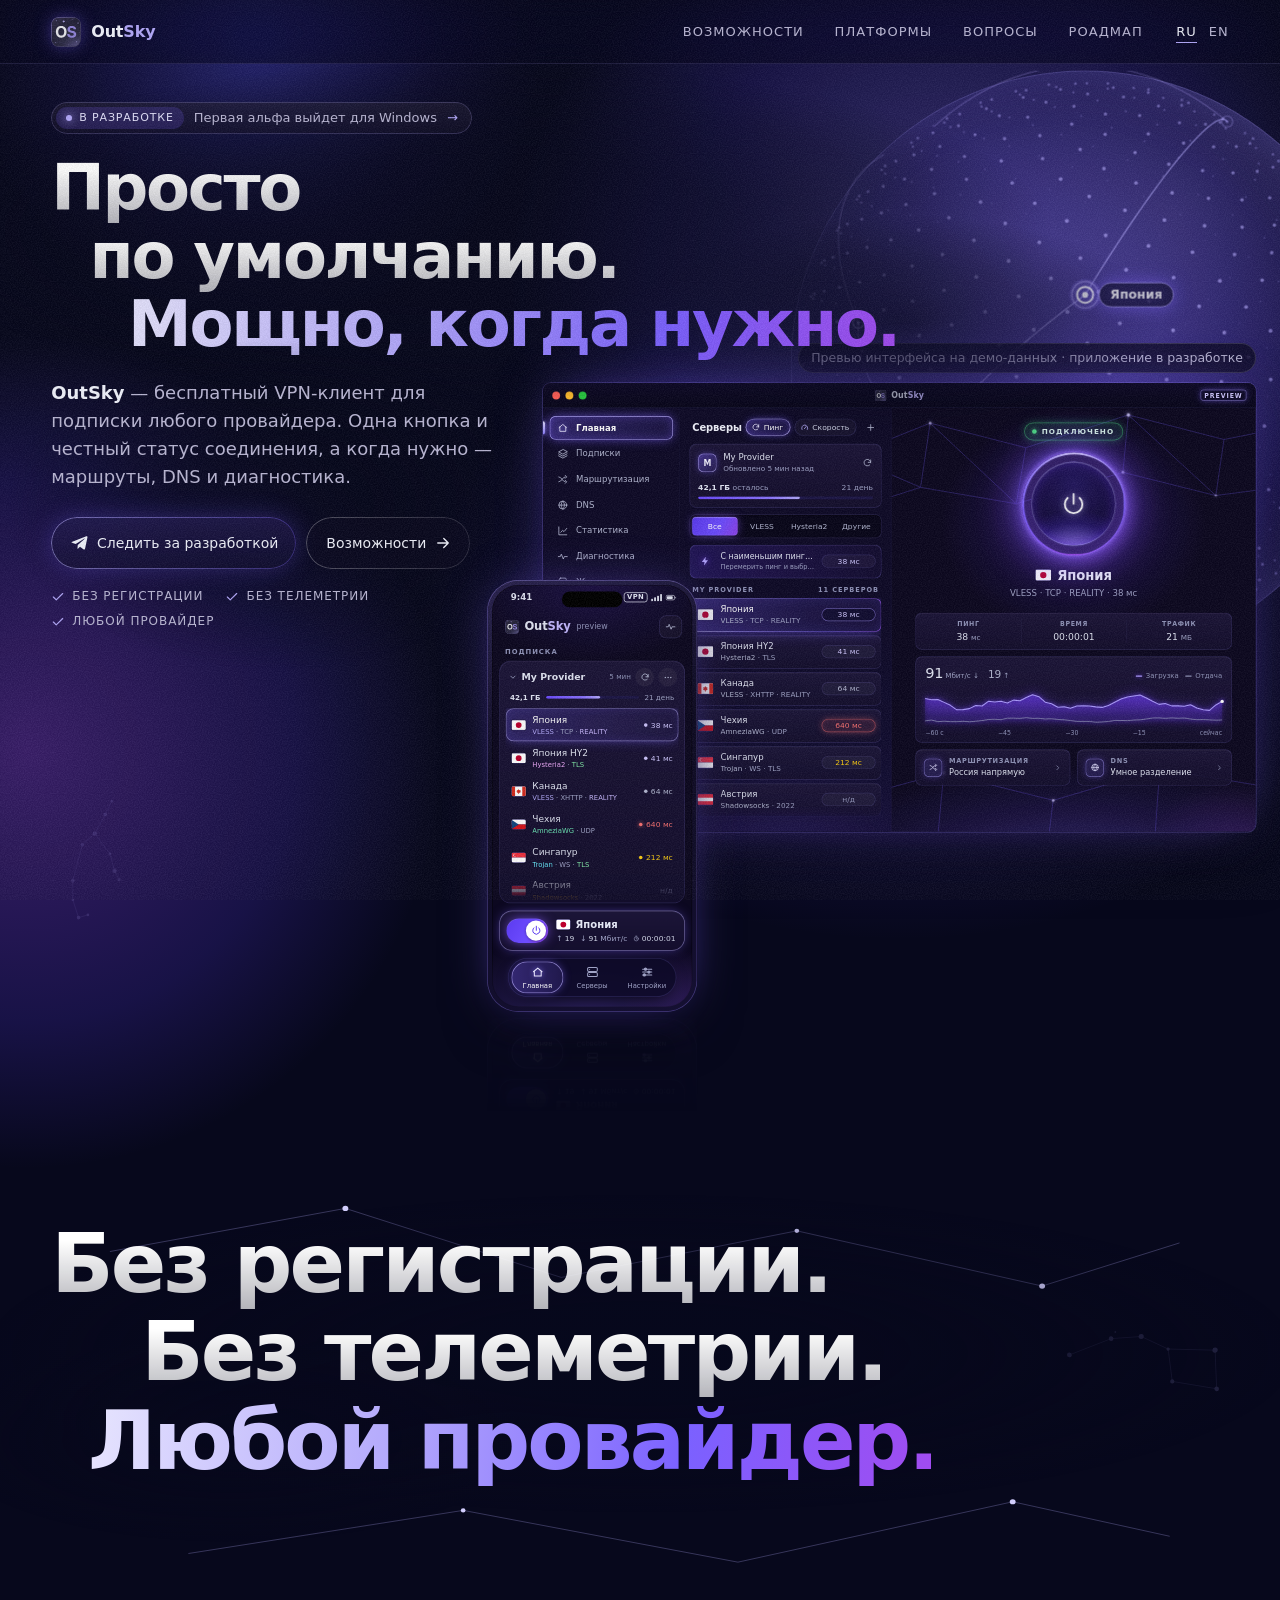
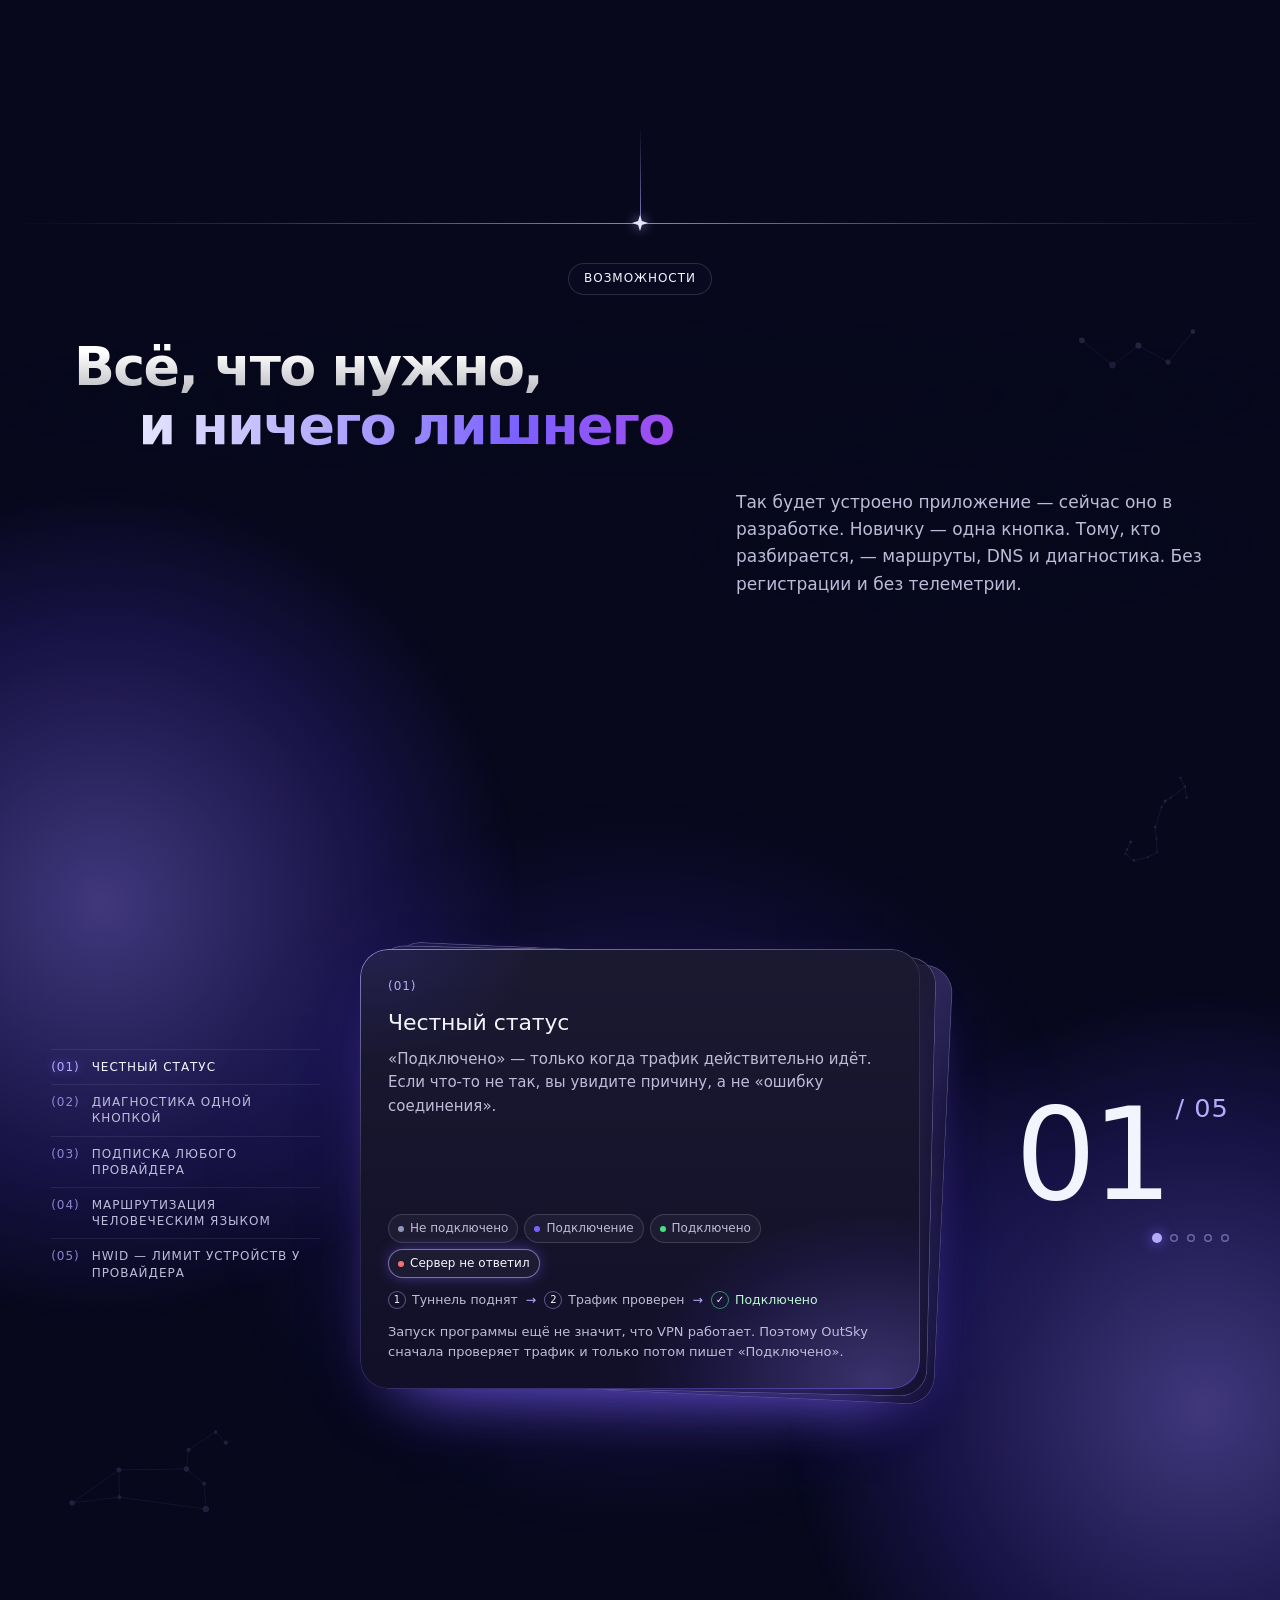
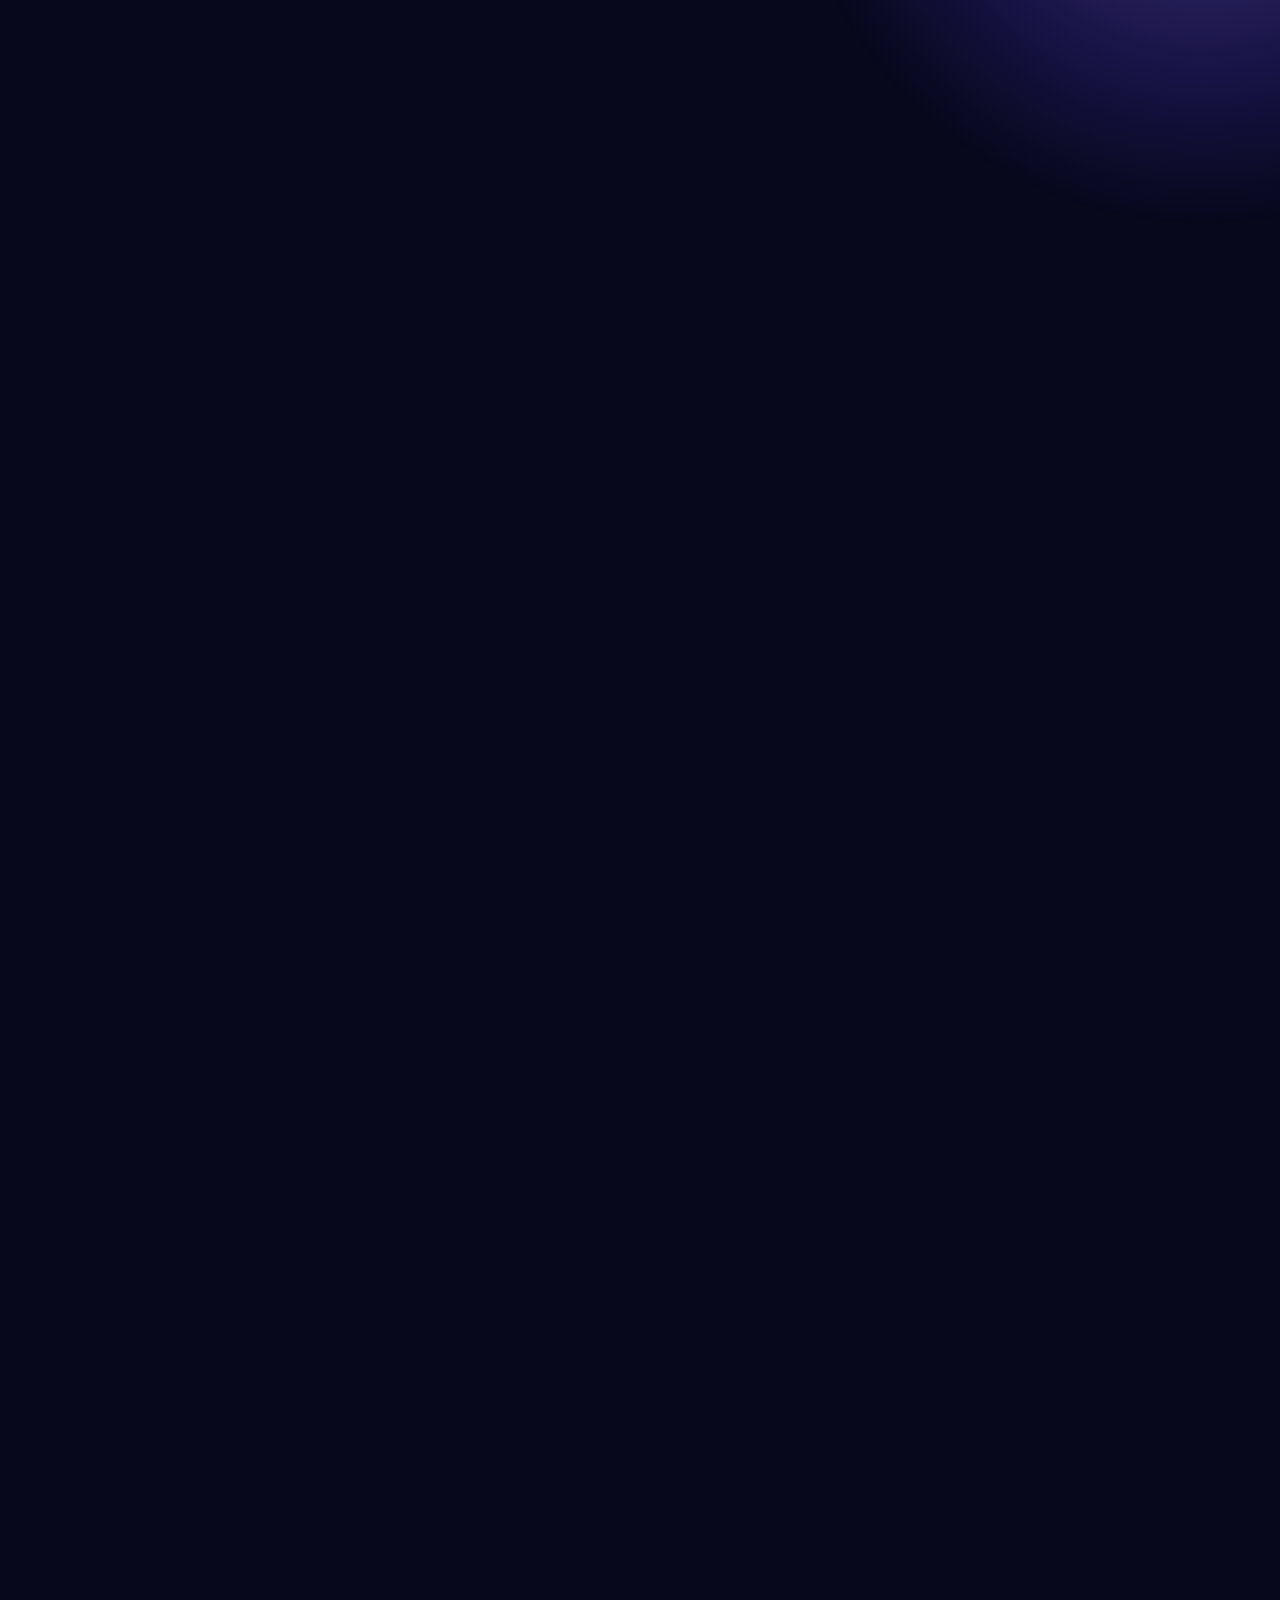
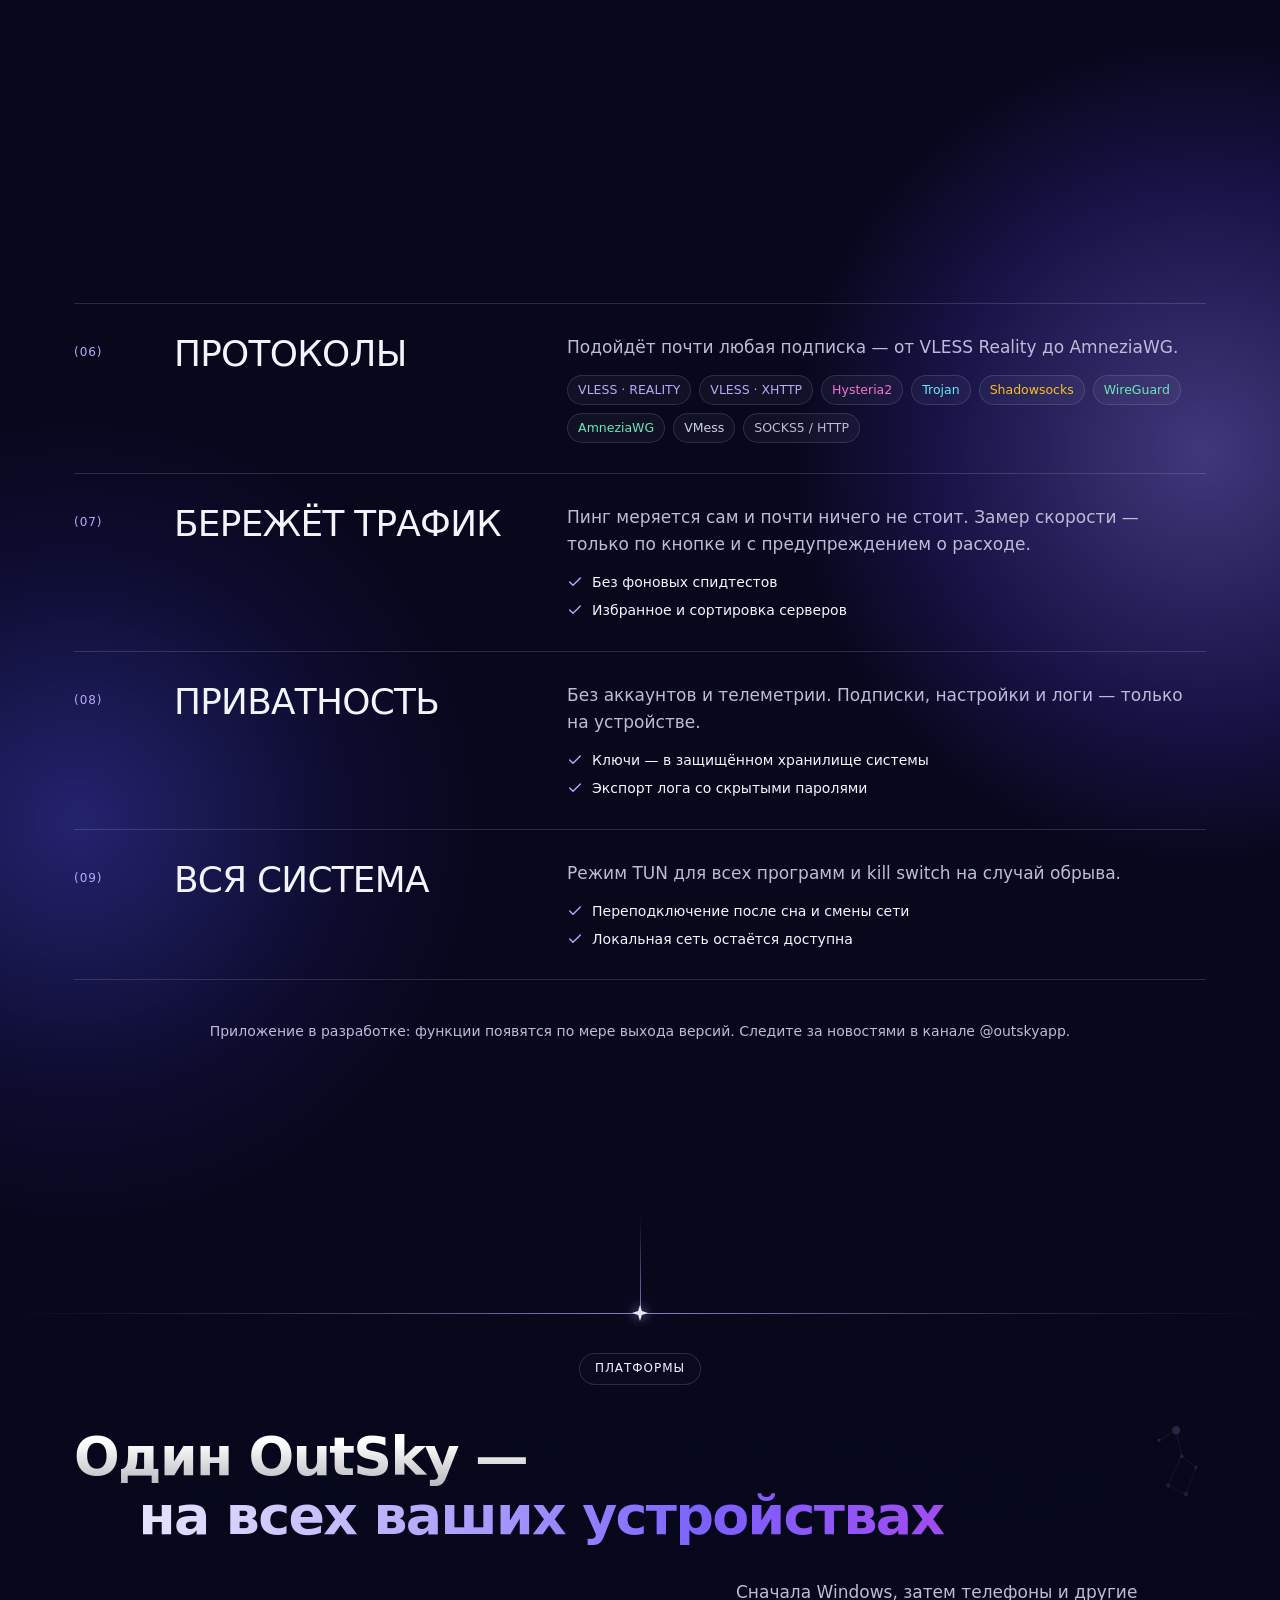
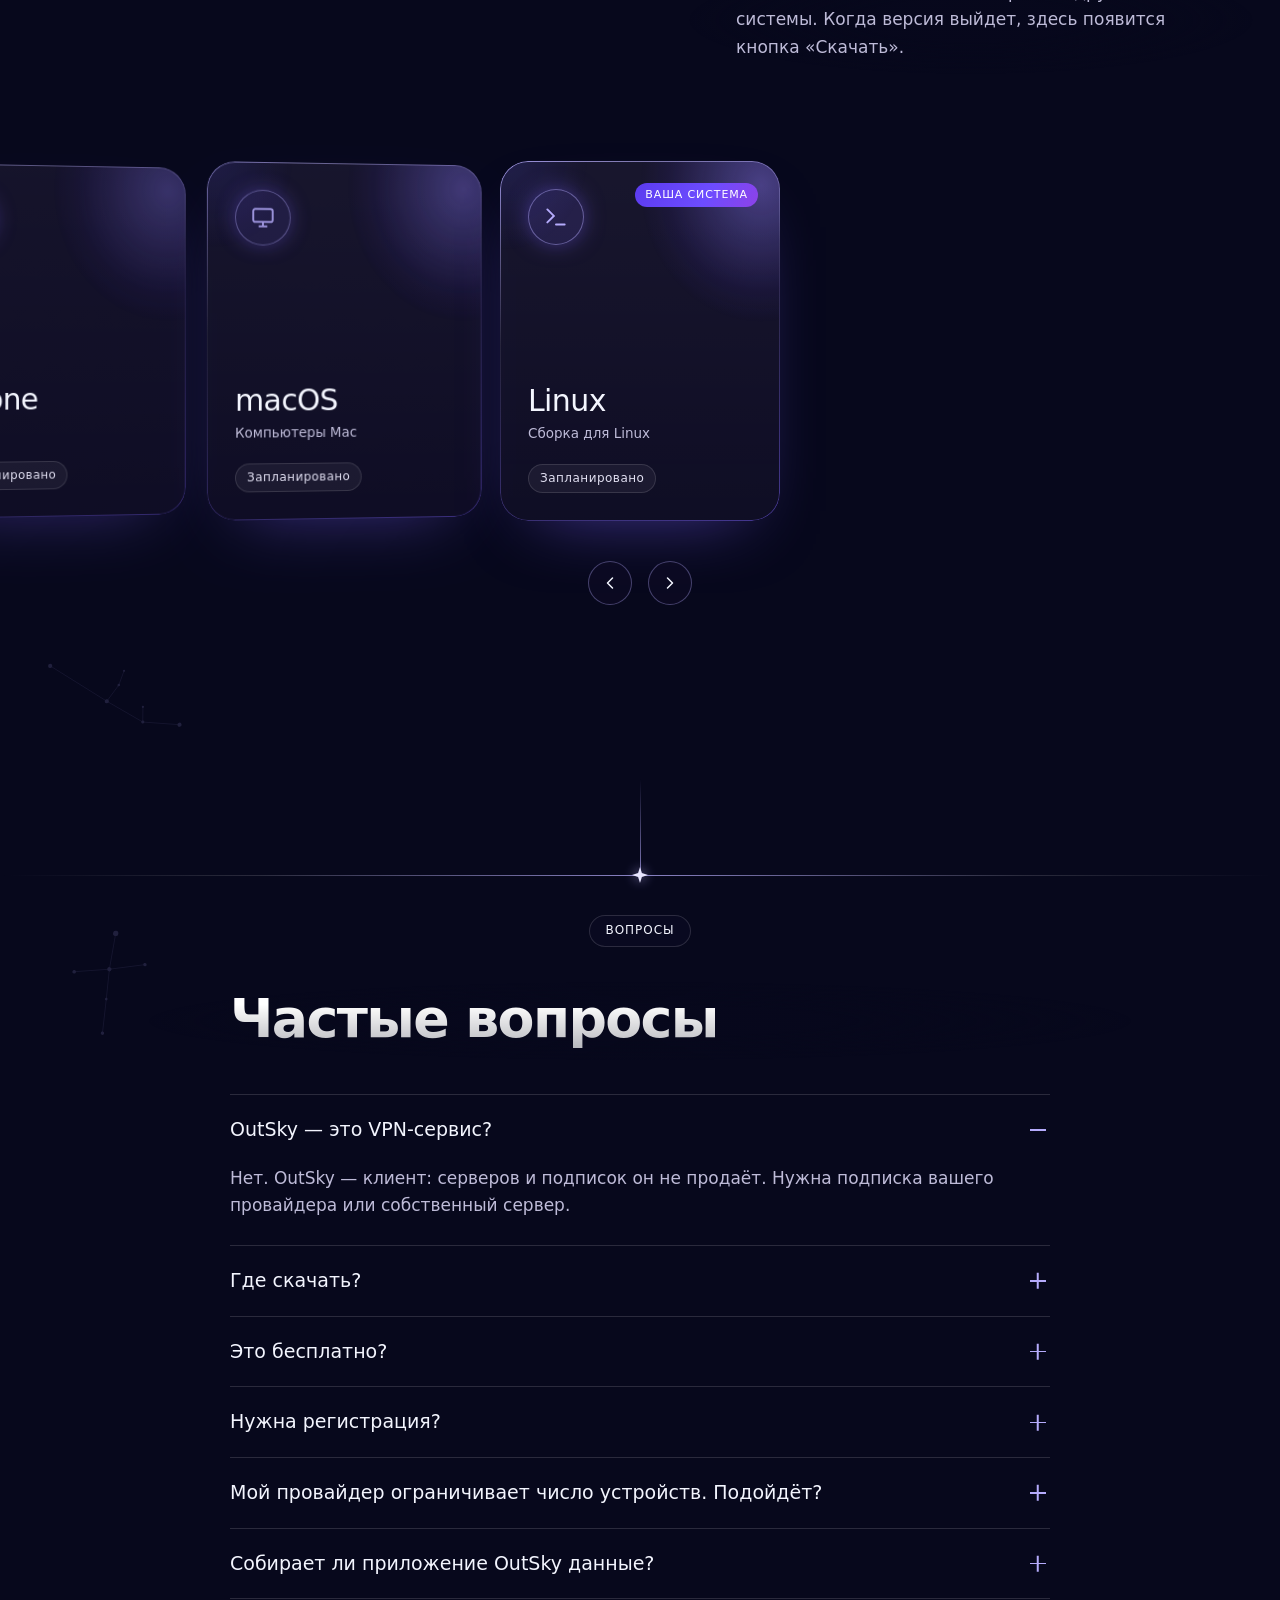
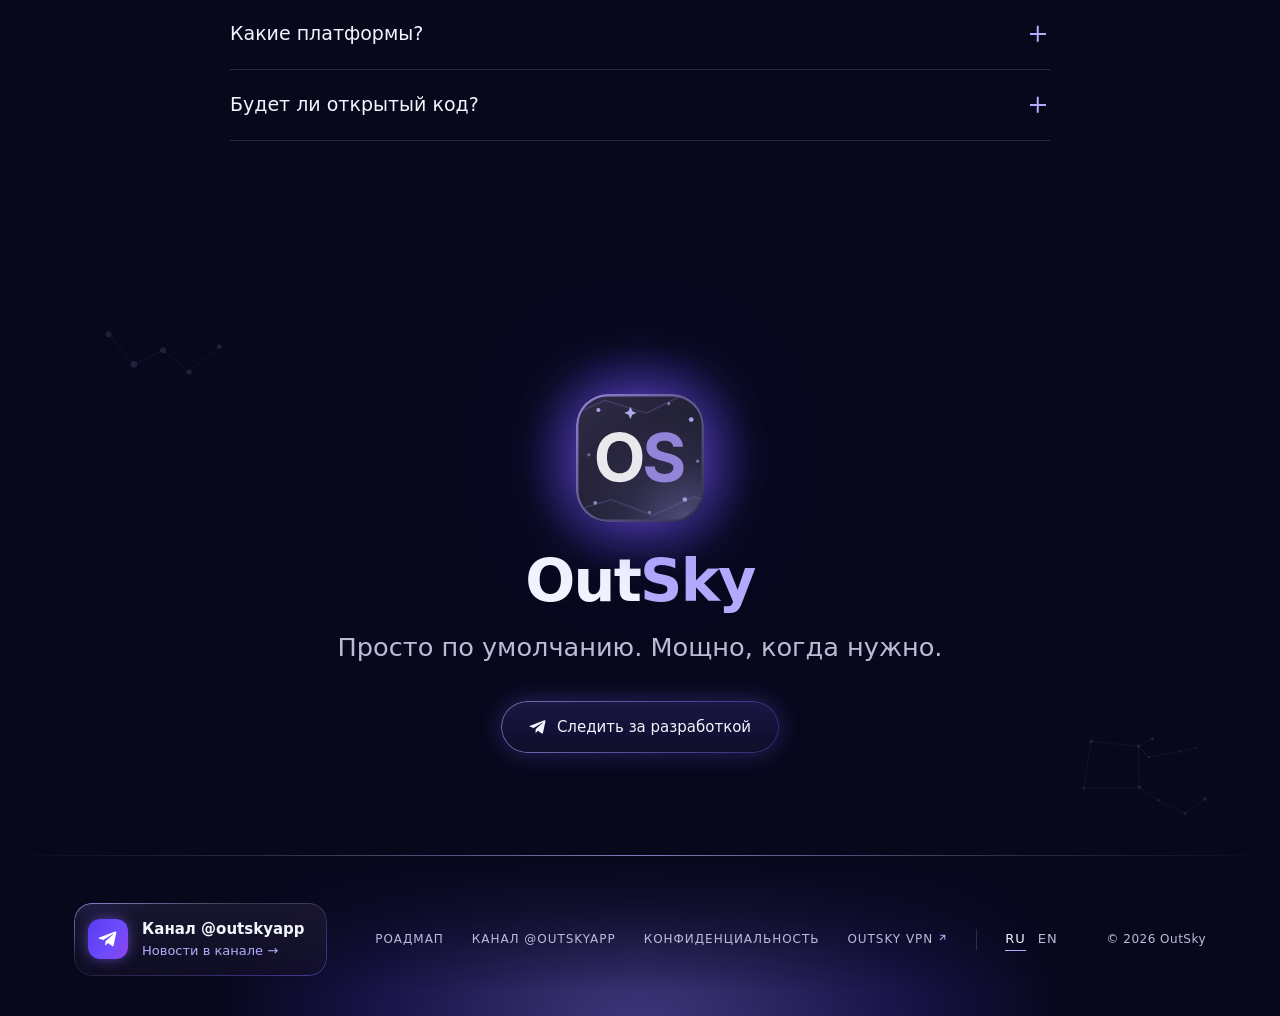
==== commit cab0c27c: "Home: one verb for re-testing ping in the app mockups (RU), as in the app spec The refresh button la" ====
--- a/index.html
+++ b/index.html
@@ -127,7 +127,7 @@
 
     <div class="osw-side" role="group" aria-label="Серверы">
       <div class="osw-h"><span class="osw-ht">Серверы</span>
-        <span class="osw-tool on" role="button" tabindex="-1" data-act="reping" aria-pressed="true" title="Показать и перепроверить пинг всех серверов"><svg viewBox="0 0 24 24" fill="none" stroke="currentColor" stroke-width="2.2" stroke-linecap="round" stroke-linejoin="round"><path d="M20 11a8 8 0 1 0-2.3 5.3"/><path d="M20 4v6h-6"/></svg><span>Пинг</span></span>
+        <span class="osw-tool on" role="button" tabindex="-1" data-act="reping" aria-pressed="true" title="Показать и перемерить пинг всех серверов"><svg viewBox="0 0 24 24" fill="none" stroke="currentColor" stroke-width="2.2" stroke-linecap="round" stroke-linejoin="round"><path d="M20 11a8 8 0 1 0-2.3 5.3"/><path d="M20 4v6h-6"/></svg><span>Пинг</span></span>
         <span class="osw-tool" role="button" tabindex="-1" data-act="speed" aria-haspopup="dialog" title="Тест скорости всех серверов — скорость появится рядом с каждым сервером"><svg viewBox="0 0 24 24" fill="none" stroke="currentColor" stroke-width="2.2" stroke-linecap="round" stroke-linejoin="round"><path d="M4.5 17.5a8.5 8.5 0 1 1 15 0"/><path d="M12 14.5 16 9"/><circle cx="12" cy="14.5" r="1.3" fill="currentColor" stroke="none"/></svg><span id="oswSpeedLbl">Скорость</span></span>
         <span class="osw-ib" role="button" tabindex="-1" aria-label="Добавить подписку" title="Добавить подписку"><svg viewBox="0 0 24 24" fill="none" stroke="currentColor" stroke-width="2" stroke-linecap="round"><path d="M12 5v14M5 12h14"/></svg></span>
       </div>
@@ -233,7 +233,7 @@
     <div class="osp-lbl">Подписка</div>
     <div class="osp-prov">
       <div class="osp-ph"><span class="chev"><svg viewBox="0 0 24 24" fill="none" stroke="currentColor" stroke-width="2.4" stroke-linecap="round" stroke-linejoin="round"><path d="m6 9 6 6 6-6"/></svg></span><b>My Provider</b><small>5 мин</small>
-        <span class="osp-rb" role="button" tabindex="-1" data-osp-act="reping" aria-label="Перепроверить пинг всех серверов"><svg viewBox="0 0 24 24" fill="none" stroke="currentColor" stroke-width="2.2" stroke-linecap="round" stroke-linejoin="round"><path d="M20 11a8 8 0 1 0-2.3 5.3"/><path d="M20 4v6h-6"/></svg></span>
+        <span class="osp-rb" role="button" tabindex="-1" data-osp-act="reping" aria-label="Перемерить пинг всех серверов"><svg viewBox="0 0 24 24" fill="none" stroke="currentColor" stroke-width="2.2" stroke-linecap="round" stroke-linejoin="round"><path d="M20 11a8 8 0 1 0-2.3 5.3"/><path d="M20 4v6h-6"/></svg></span>
         <span class="osp-rb" aria-hidden="true"><svg viewBox="0 0 24 24" fill="currentColor"><circle cx="5" cy="12" r="1.8"/><circle cx="12" cy="12" r="1.8"/><circle cx="19" cy="12" r="1.8"/></svg></span></div>
       <div class="osp-q"><span><b>42,1 ГБ</b></span><span class="osw-bar"><i></i></span><span>21 день</span></div>
       <div class="osp-rows">
